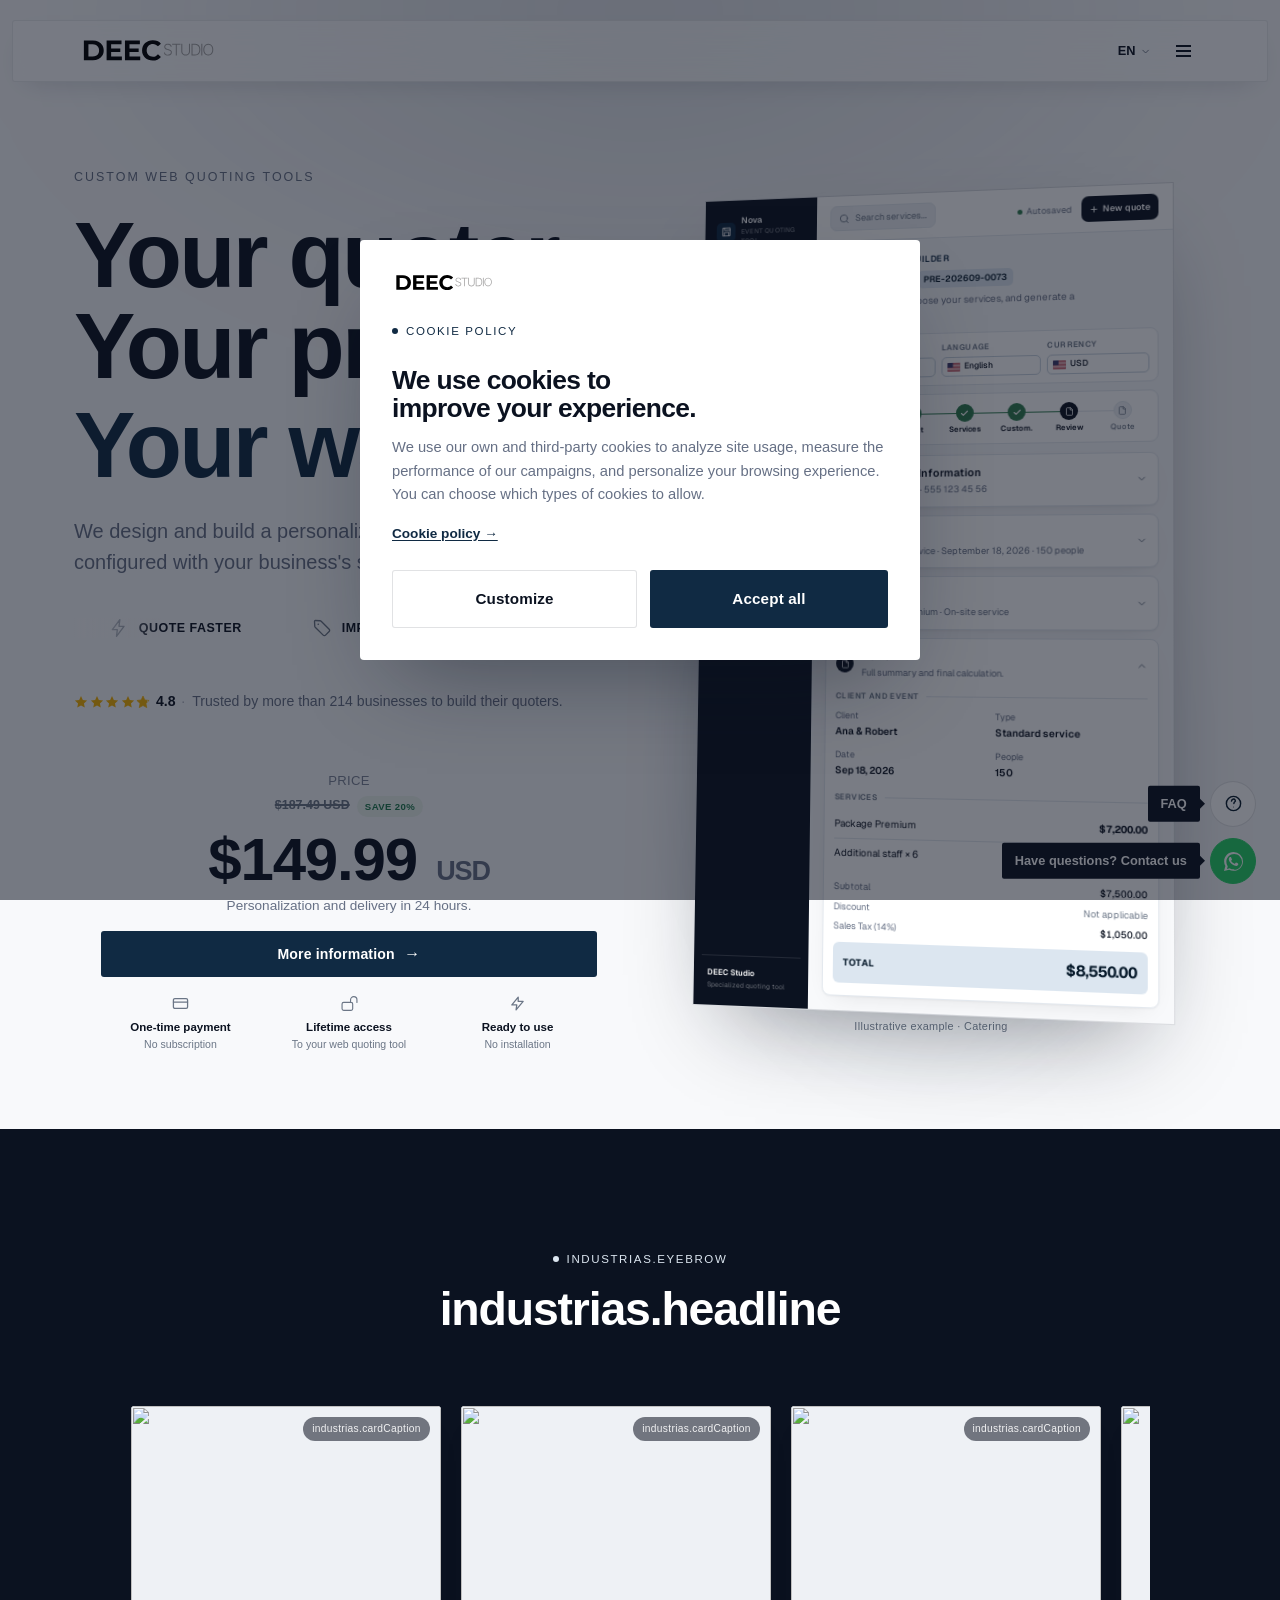
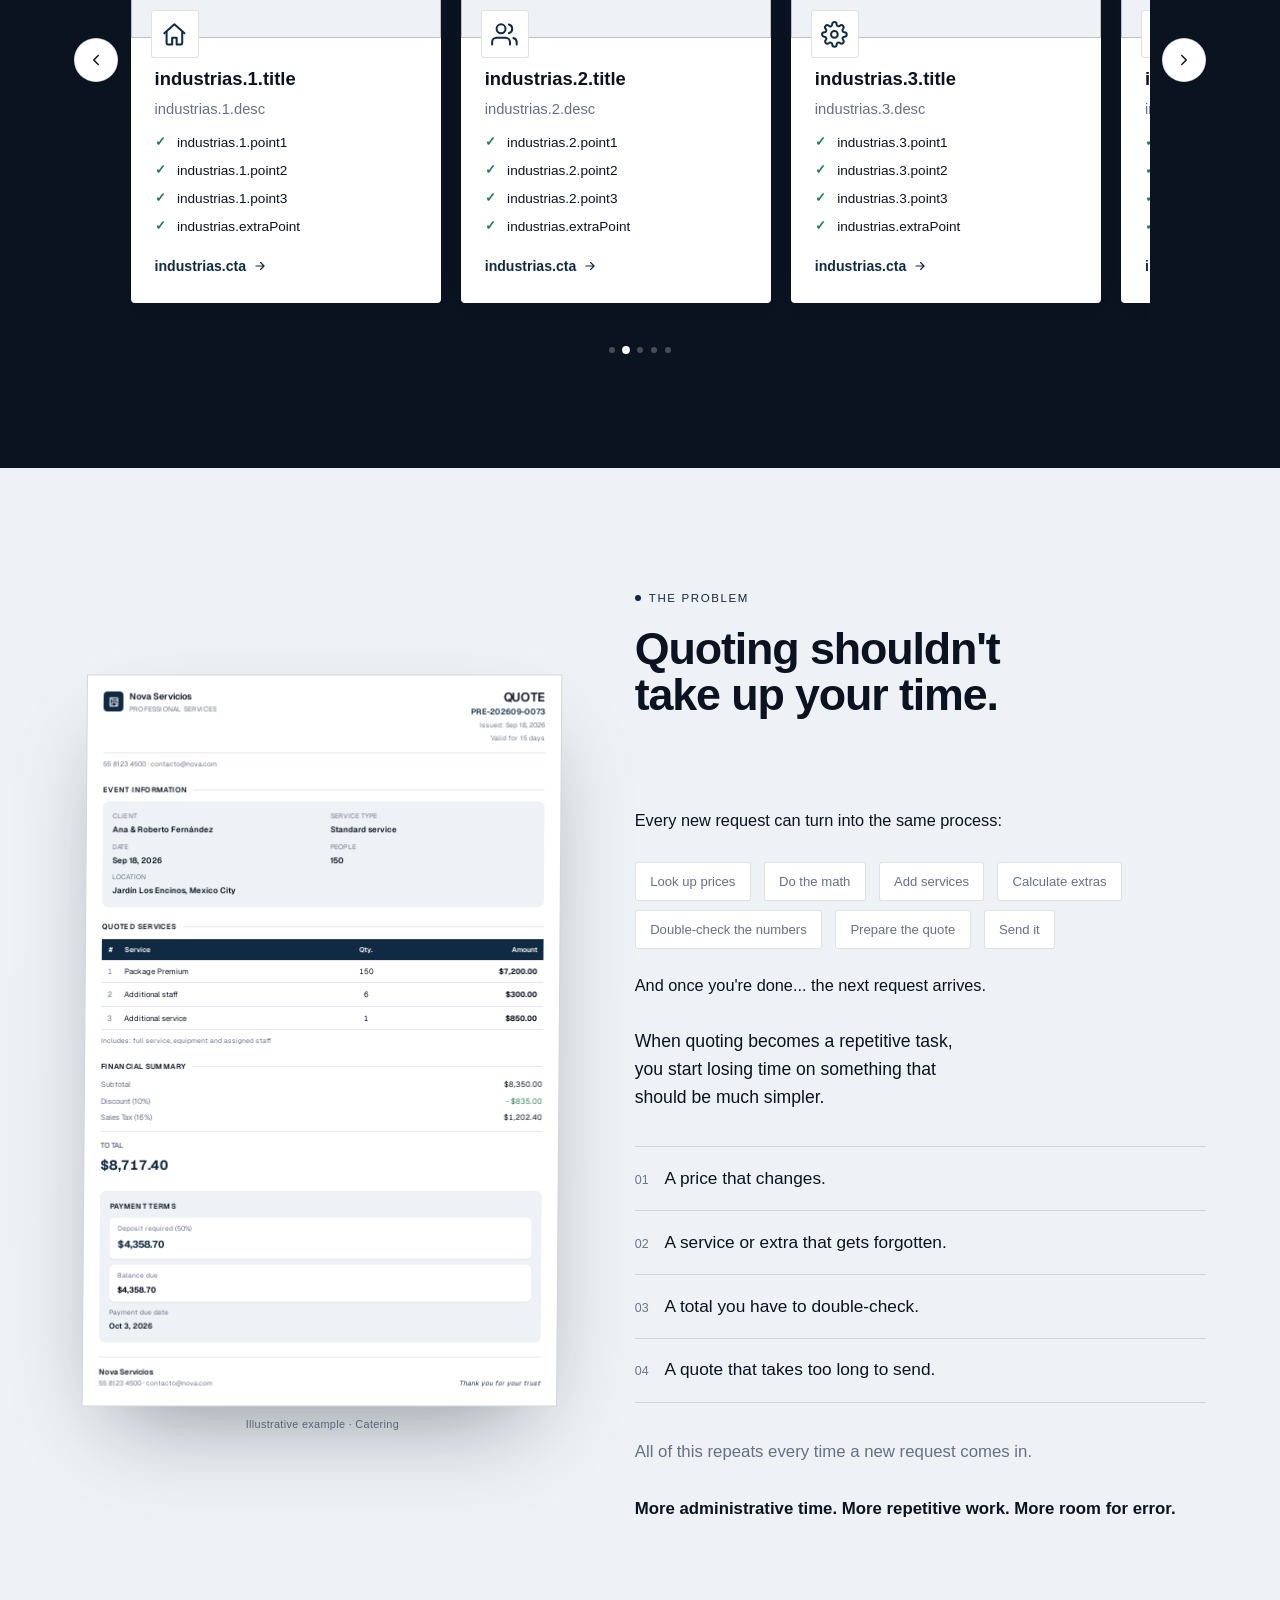
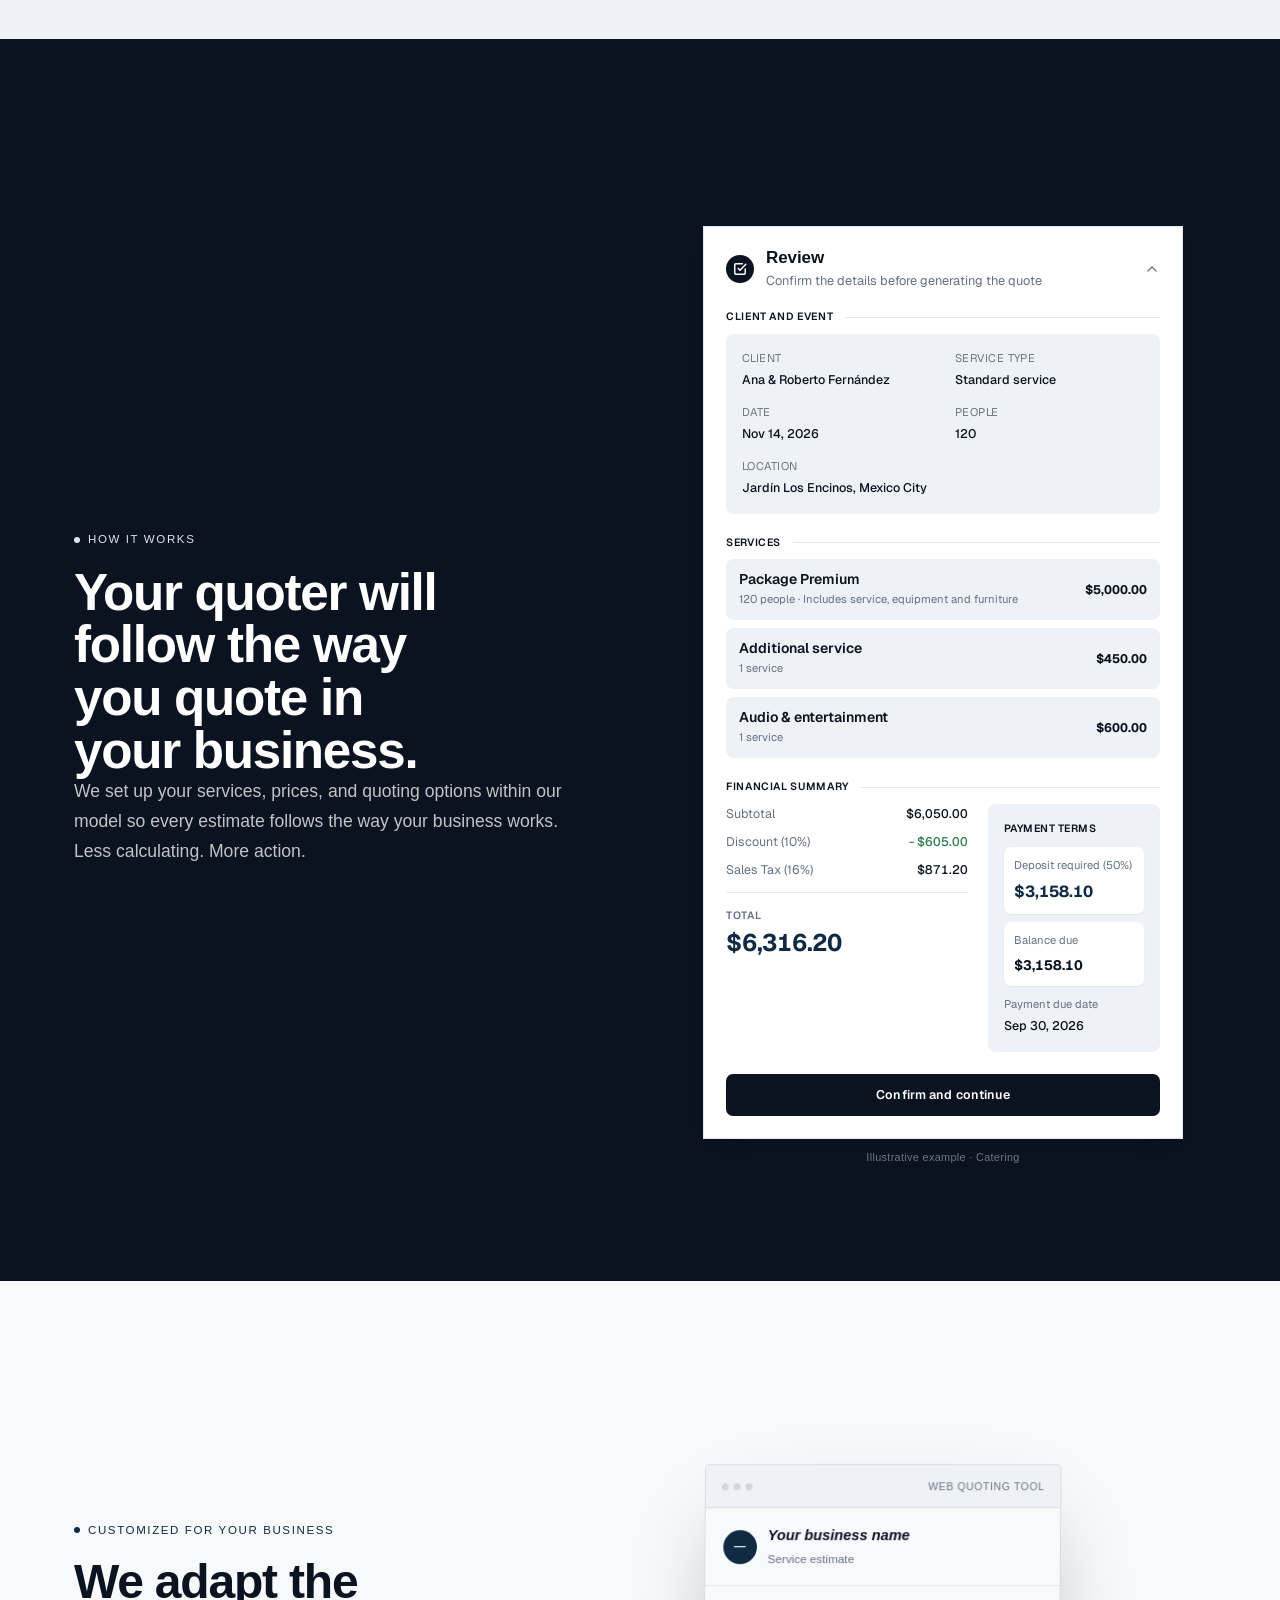
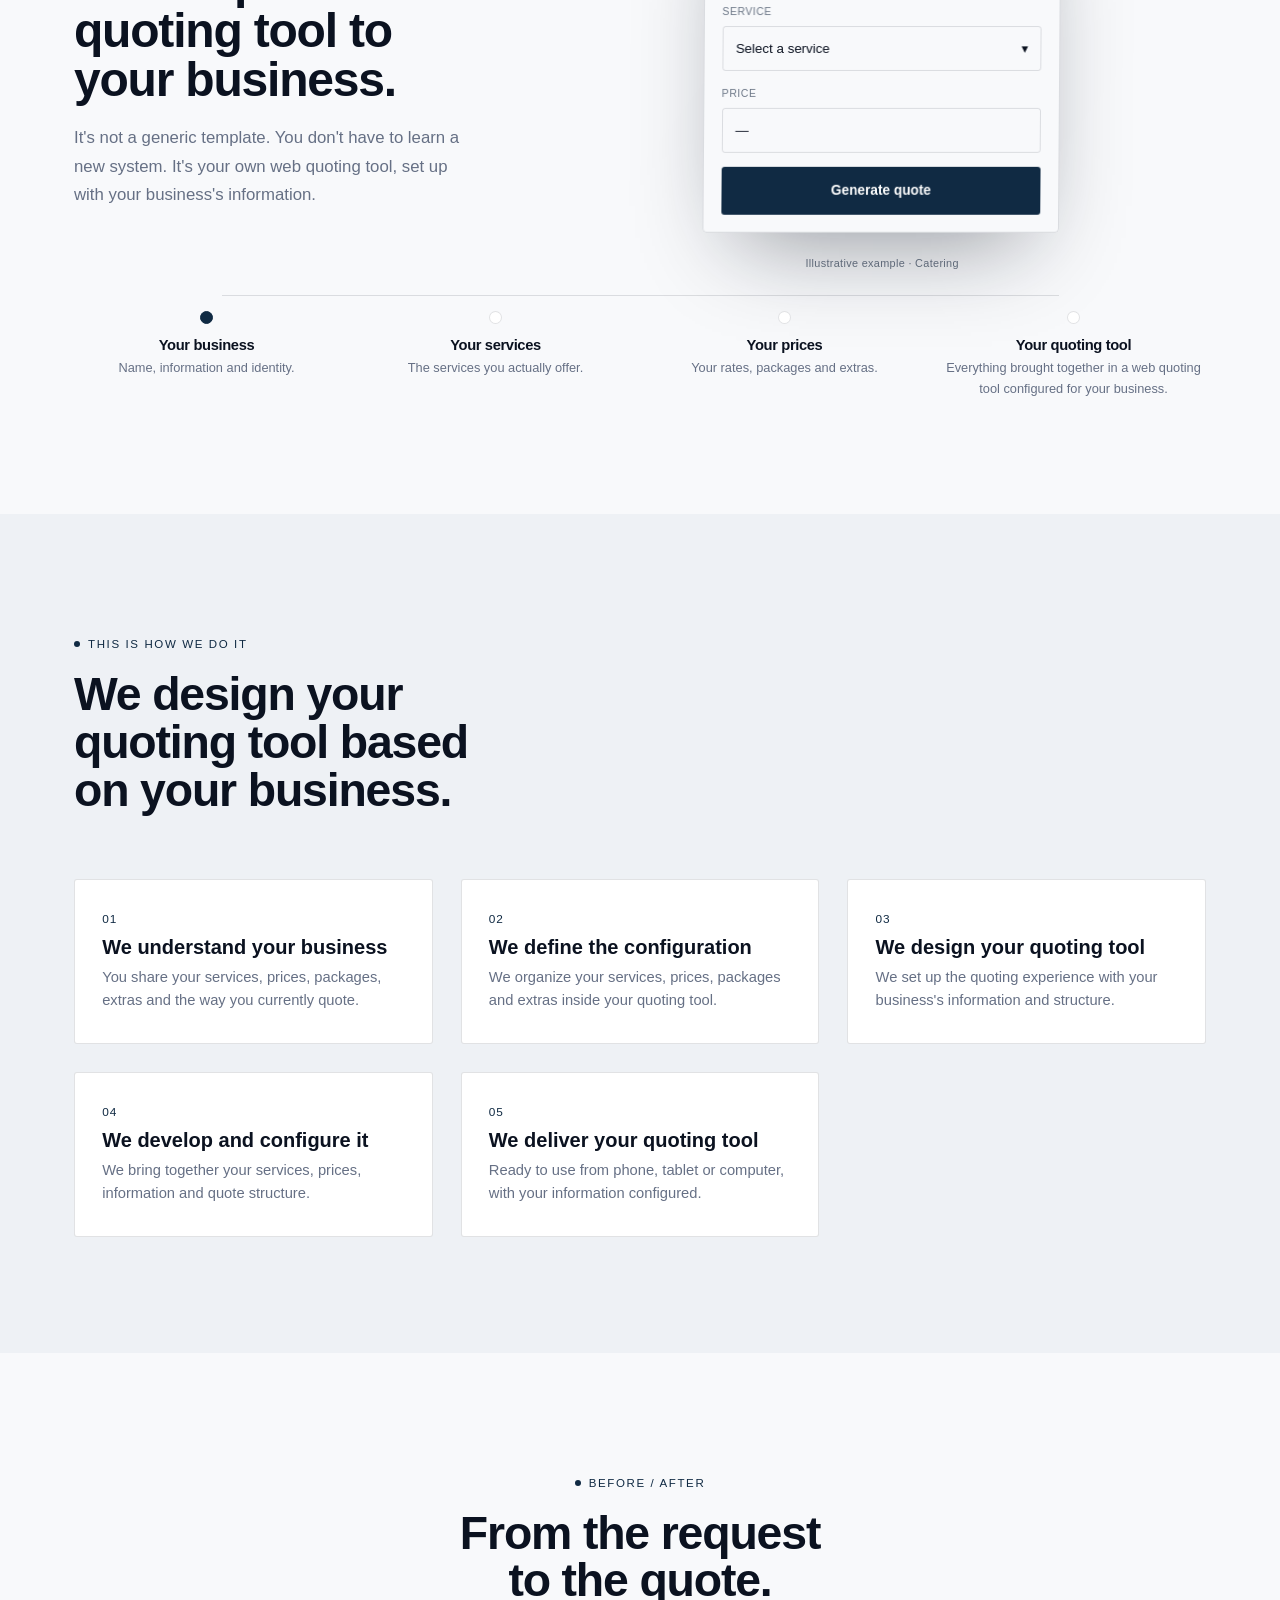
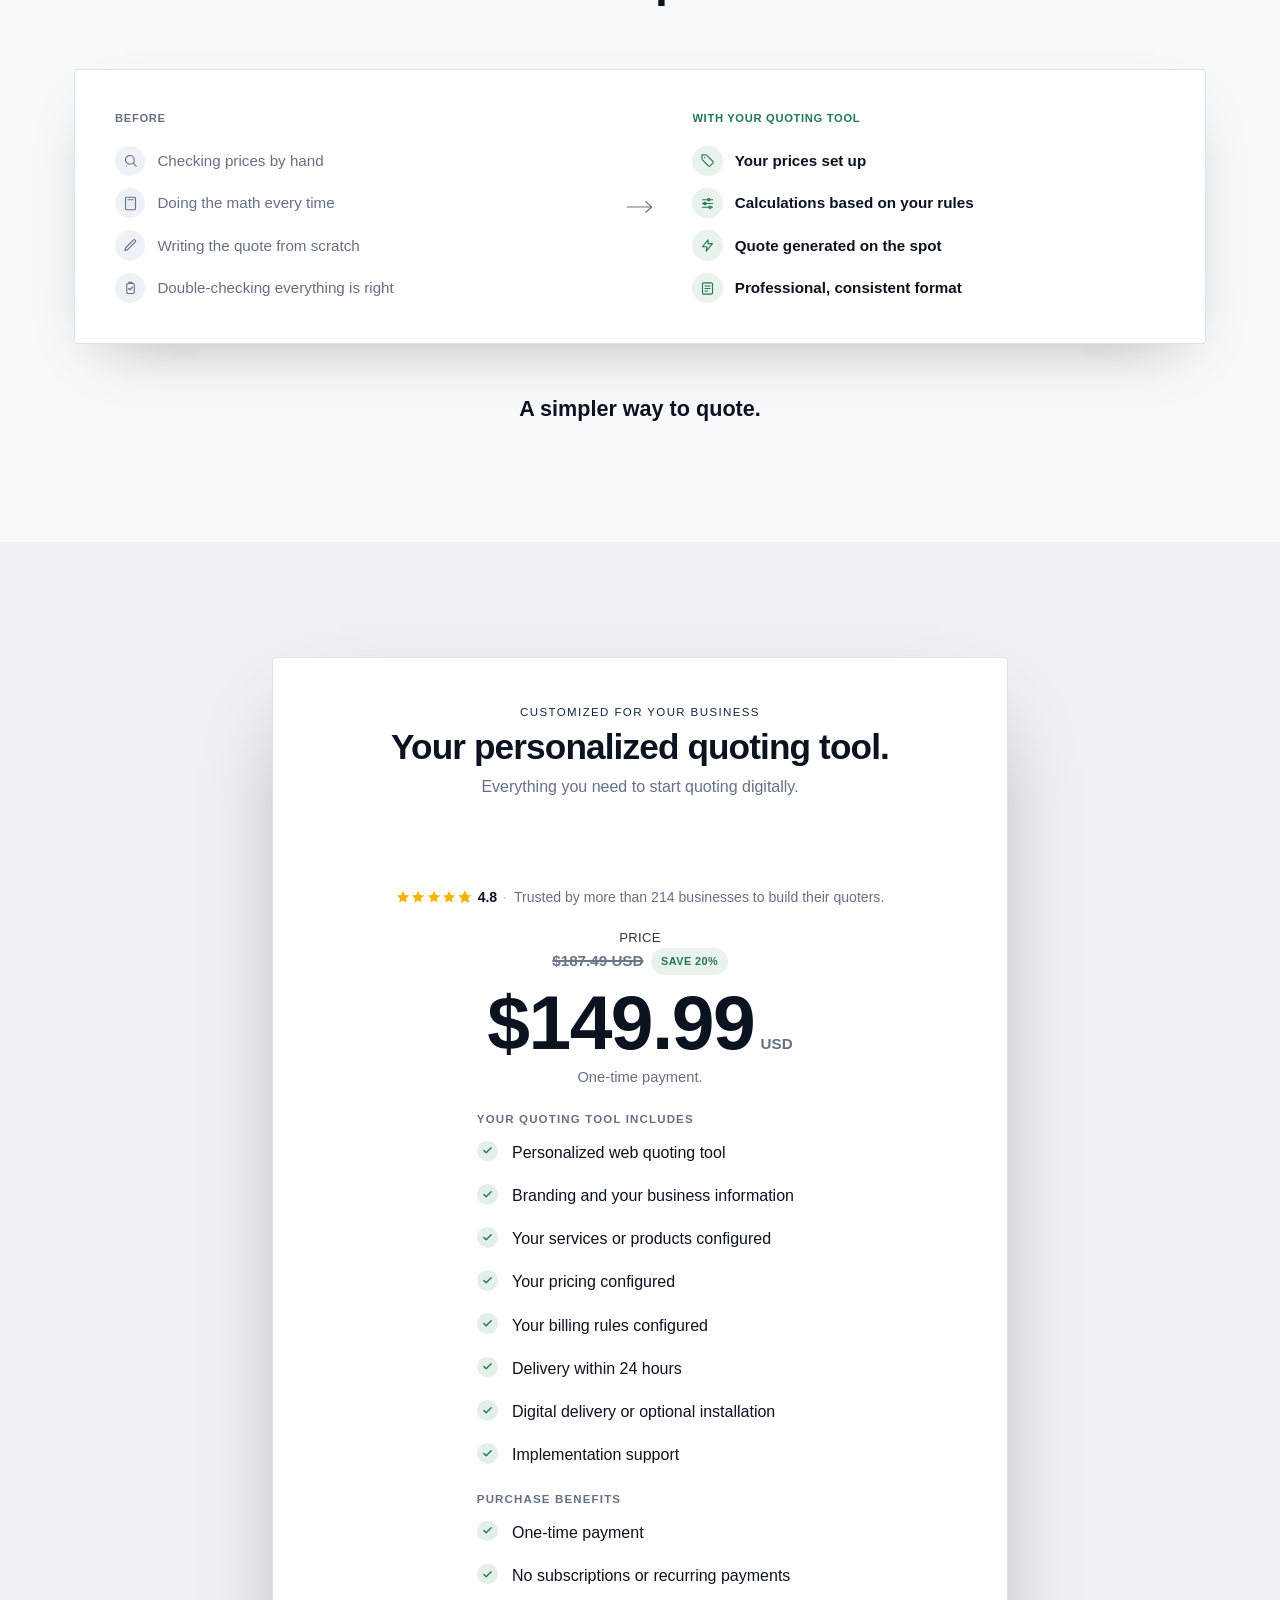
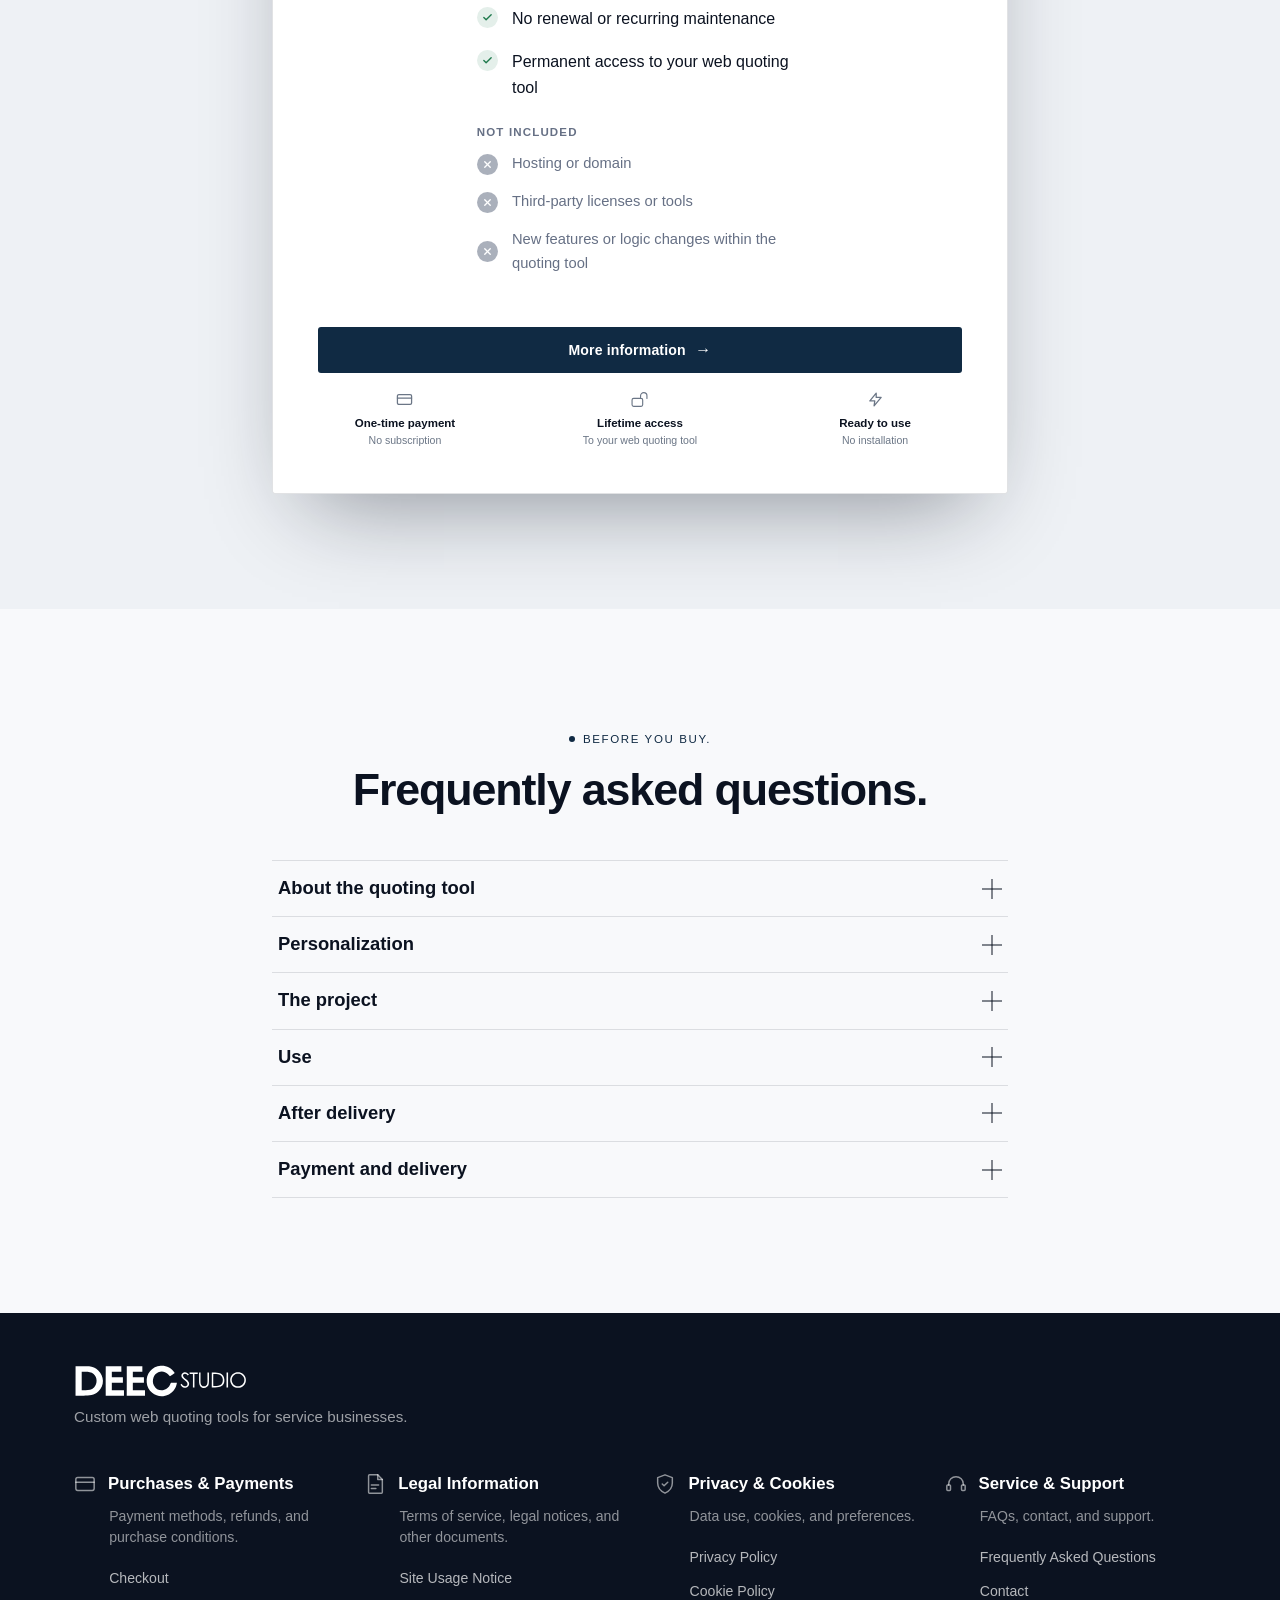
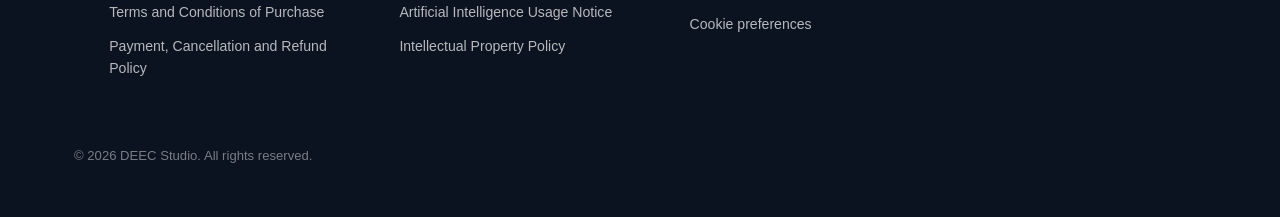
==== Web Quoting Tools - DEEC Studio/index.html @ f941073b "Add files via upload" ====
<!DOCTYPE html>
<html lang="es">
<head>
<meta charset="UTF-8" />
<meta name="viewport" content="width=device-width, initial-scale=1" />

<!-- Site CSS goes first, right after the mandatory charset/viewport meta —
     before preconnects, fonts, and the favicon — so the browser discovers
     and dispatches this render-blocking request at the earliest possible
     moment during HTML parsing. Fixes an intermittent unstyled-HTML flash
     seen on iOS Safari after 2-3 rapid reloads: WebKit can cancel/interrupt
     in-flight requests when reload is triggered again quickly, and every
     head entry ahead of this link widened the window in which that could
     hit this specific request. See also the css/js Cache-Control in
     _headers/.htaccess (stale-while-revalidate/stale-if-error) for the
     other half of this fix. -->
<link rel="stylesheet" href="styles.css?v=202610061i" />

<!-- Whop tracking pixel + Meta Pixel: NOT loaded here anymore. Both are
     consent-gated — they only load if the visitor accepts the "Análisis
     y publicidad" category in the cookie modal (or already did, on a
     past visit). See loadAnalyticsTracking() in main.js for the actual
     bootstrap code (same official snippets, just moved into a function)
     and initCookieConsent() for when it gets called. Because neither
     script is inline anymore, the CSP's script-src no longer needs the
     two 'sha256-...' hash entries that used to allowlist them — main.js
     is already trusted via 'self'. t.whop.tw and connect.facebook.net
     stay in script-src/connect-src/img-src/frame-src/form-action in
     _headers/.htaccess since those two domains still get contacted once
     tracking actually loads. -->

<title>DEEC Studio — Tu cotizador web personalizado</title>
<meta name="description" content="DEEC Studio convierte tus servicios, precios y reglas de cobro en una herramienta que genera presupuestos y cotizaciones profesionales en minutos. Pago único de $149.99 USD, sin suscripciones." />
<meta name="theme-color" content="#F8F9FB" />
<link rel="canonical" href="https://deecstudio-quotingtools.online/" />

<meta property="og:type" content="website" />
<meta property="og:url" content="https://deecstudio-quotingtools.online/" />
<meta property="og:title" content="DEEC Studio — Cotiza. Envía. Cierra." />
<meta property="og:description" content="Tu forma de cobrar. Convertida en una herramienta. Cotizador web personalizado para tu negocio." />
<meta name="twitter:card" content="summary" />
<meta name="twitter:title" content="DEEC Studio — Cotiza. Envía. Cierra." />
<meta name="twitter:description" content="Tu forma de cobrar. Convertida en una herramienta. Cotizador web personalizado para tu negocio." />

<link rel="preconnect" href="https://api.fontshare.com">
<link rel="preconnect" href="https://fonts.googleapis.com">
<link rel="preconnect" href="https://fonts.gstatic.com" crossorigin>

<!-- Web fonts — loaded non-render-blocking (media="print" swapped to "all"
     by main.js, no inline JS so this stays CSP-safe under script-src 'self').
     styles.css above is the only stylesheet first paint actually waits on;
     fonts apply as soon as they're ready via font-display:swap, same as any
     other async font-loading pattern — this isn't a design change, only a
     loading-strategy change. <noscript> keeps them blocking (and fonts
     working) if JS is disabled. -->
<link rel="stylesheet" media="print" data-font-stylesheet href="https://api.fontshare.com/v2/css?f[]=satoshi@700,800,900,400,500&f[]=switzer@400,500,600,700,800,900&display=swap">
<link rel="stylesheet" media="print" data-font-stylesheet href="https://fonts.googleapis.com/css2?family=Caveat:wght@500;700&display=swap">
<link rel="stylesheet" media="print" data-font-stylesheet href="https://fonts.googleapis.com/css2?family=Geist:wght@400;500;600;700&display=swap">
<noscript>
<link rel="stylesheet" href="https://api.fontshare.com/v2/css?f[]=satoshi@700,800,900,400,500&f[]=switzer@400,500,600,700,800,900&display=swap">
<link rel="stylesheet" href="https://fonts.googleapis.com/css2?family=Caveat:wght@500;700&display=swap">
<link rel="stylesheet" href="https://fonts.googleapis.com/css2?family=Geist:wght@400;500;600;700&display=swap">
</noscript>

<link rel="icon" type="image/svg+xml" href="assets/favicon.svg?v=202610061i">
</head>
<body>
<a class="skip-link" href="#main" data-i18n="a11y.skipLink">Saltar al contenido</a>

<!-- =========================================================
     NAV — floating pill, icons + language toggle + menu dropdown
     ========================================================= -->
<header class="nav nav-flat" data-nav>
  <div class="nav-inner">
    <a class="nav-brand" href="#top" aria-label="DEEC Studio">
      <img class="nav-brand-logo" alt="DEEC Studio" width="141" height="30" src="assets/logo-deecstudio.svg" />
    </a>
    <div class="nav-actions">
      <div class="lang-toggle lang-toggle-single" data-lang-toggle data-lang-toggle-single role="group" data-i18n-aria="a11y.langGroup" aria-label="Idioma">
        <button type="button" class="lang-btn is-active" data-lang="es" aria-pressed="true" aria-label="Español">
          <span>ES</span>
          <svg class="lang-btn-chevron" viewBox="0 0 24 24" fill="none" stroke="currentColor" stroke-width="2" stroke-linecap="round" stroke-linejoin="round" aria-hidden="true"><polyline points="6 9 12 15 18 9"/></svg>
        </button>
        <button type="button" class="lang-btn" data-lang="en" aria-pressed="false" aria-label="English">
          <span>EN</span>
          <svg class="lang-btn-chevron" viewBox="0 0 24 24" fill="none" stroke="currentColor" stroke-width="2" stroke-linecap="round" stroke-linejoin="round" aria-hidden="true"><polyline points="6 9 12 15 18 9"/></svg>
        </button>
      </div>
      <button class="menu-toggle" data-menu-toggle aria-expanded="false" aria-controls="menu-panel" aria-label="Abrir menú">
        <span class="menu-toggle-bar"></span>
        <span class="menu-toggle-bar"></span>
        <span class="menu-toggle-bar"></span>
      </button>
    </div>
  </div>
</header>

<div class="menu-backdrop" data-menu-backdrop hidden></div>
<nav id="menu-panel" class="menu-panel" data-menu-panel data-i18n-aria="a11y.mobileNav" aria-label="Menú de navegación" hidden>
  <ul class="menu-list">
    <li><a href="#top" data-i18n="nav.item.home">Inicio</a></li>
    <li><a href="#problema" data-i18n="nav.item.problem">El problema</a></li>
    <li><a href="#solucion" data-i18n="nav.item.solution">Solución</a></li>
    <li><a href="#como-funciona" data-i18n="nav.item.how">Cómo funciona</a></li>
    <li><a href="#experiencia" data-i18n="nav.item.experience">Personalización</a></li>
    <li><a href="#oferta" data-i18n="nav.item.pricing">Precio</a></li>
    <li><a href="#faq" data-i18n="nav.item.faq">Preguntas frecuentes</a></li>
  </ul>
</nav>

<!-- Floating action buttons — FAQ (scrolls to inline accordion) + WhatsApp -->
<div class="fab-stack" data-fab-stack>
  <a href="#faq" class="fab-item" data-fab-item data-i18n-aria="a11y.faqLink" aria-label="Preguntas frecuentes">
    <span class="fab-bubble">
      <svg width="19" height="19" viewBox="0 0 24 24" fill="none" stroke="currentColor" stroke-width="1.8" stroke-linecap="round" stroke-linejoin="round"><circle cx="12" cy="12" r="9"/><path d="M9.5 9a2.5 2.5 0 0 1 4.6-1.4c.5.8.3 1.6-.4 2.2-.8.7-1.2 1.1-1.2 2.2"/><circle cx="12" cy="16.5" r=".6" fill="currentColor" stroke="none"/></svg>
    </span>
    <span class="fab-tooltip" data-i18n="fab.faq.title">Preguntas frecuentes</span>
  </a>
  <a href="#" class="fab-item" data-fab-item data-whatsapp-cta data-i18n-aria="a11y.whatsappLink" aria-label="Escribir por WhatsApp">
    <span class="fab-bubble fab-bubble-accent">
      <svg width="19" height="19" viewBox="0 0 24 24" fill="currentColor"><path d="M17.472 14.382c-.297-.149-1.758-.867-2.03-.967-.273-.099-.471-.148-.67.15-.197.297-.767.966-.94 1.164-.173.199-.347.223-.644.075-.297-.15-1.255-.463-2.39-1.475-.883-.788-1.48-1.761-1.653-2.059-.173-.297-.018-.458.13-.606.134-.133.298-.347.446-.52.149-.174.198-.298.298-.497.099-.198.05-.371-.025-.52-.075-.149-.669-1.612-.916-2.207-.242-.579-.487-.5-.669-.51-.173-.008-.371-.01-.57-.01-.198 0-.52.074-.792.372-.272.297-1.04 1.016-1.04 2.479 0 1.462 1.065 2.875 1.213 3.074.149.198 2.096 3.2 5.077 4.487.709.306 1.262.489 1.694.626.712.226 1.36.194 1.872.118.571-.085 1.758-.719 2.006-1.413.248-.694.248-1.289.173-1.413-.074-.124-.272-.198-.57-.347z"/><path d="M12.05 21.9c-1.596 0-3.16-.415-4.53-1.2l-.326-.194-3.37.884.9-3.286-.213-.337a9.86 9.86 0 0 1-1.51-5.25c0-5.45 4.44-9.885 9.9-9.885 2.643 0 5.126 1.03 6.994 2.898a9.82 9.82 0 0 1 2.9 6.994c-.003 5.45-4.444 9.876-9.744 9.876zm8.413-18.28A11.815 11.815 0 0 0 12.05 0C5.495 0 .16 5.327.157 11.874a11.84 11.84 0 0 0 1.596 5.96L0 24l6.335-1.652a11.9 11.9 0 0 0 5.71 1.452h.005c6.554 0 11.89-5.328 11.893-11.876a11.8 11.8 0 0 0-3.48-8.304z"/></svg>
    </span>
    <span class="fab-tooltip" data-i18n="fab.whatsapp.title">¿Tienes dudas o preguntas? Contáctanos</span>
  </a>
</div>

<!-- Social proof / visitor toasts -->
<div class="sp-stack" data-sp-stack aria-live="polite" aria-atomic="true"></div>

<!-- WhatsApp not-configured warning toast -->
<div class="toast" data-toast role="status" aria-live="polite"></div>

<main id="main">

<!-- =========================================================
     1. HERO
     ========================================================= -->
<section class="hero" id="top">
  <div class="container hero-inner">
    <div class="hero-copy">
    <p class="hero-kicker" data-i18n="hero.kicker">Cotizadores web personalizados</p>
    <h1 class="hero-title" data-i18n="hero.title">Tu cotizador.<br>Tus precios. <em>Tu forma.</em></h1>
    <p class="hero-sub" data-i18n="hero.sub">Diseñamos y desarrollamos un cotizador web personalizado, configurado con los servicios, precios y opciones de tu negocio.</p>

    <div class="marquee-wrap">
      <div class="marquee">
        <div class="marquee-track" data-marquee>
          <span class="marquee-item">
            <span class="mi-icon" aria-hidden="true"><svg viewBox="0 0 24 24" fill="none" stroke="currentColor" stroke-width="1.6" stroke-linecap="round" stroke-linejoin="round"><path d="M13 2 4 14h6l-1 8 9-12h-6l1-8Z"/></svg></span>
            <span class="mi-title" data-i18n="marquee.1.title">Cotiza más rápido</span>
          </span>
          <span class="marquee-item">
            <span class="mi-icon" aria-hidden="true"><svg viewBox="0 0 24 24" fill="none" stroke="currentColor" stroke-width="1.6" stroke-linecap="round" stroke-linejoin="round"><path d="M20.59 13.41 11 3.83A2 2 0 0 0 9.57 3.3L4 3a1 1 0 0 0-1 1l.3 5.57a2 2 0 0 0 .54 1.42l9.58 9.59a2 2 0 0 0 2.83 0l4.34-4.34a2 2 0 0 0 0-2.83z"/><circle cx="7.5" cy="7.5" r="1" fill="currentColor" stroke="none"/></svg></span>
            <span class="mi-title" data-i18n="marquee.2.title">Configura tus precios</span>
          </span>
          <span class="marquee-item">
            <span class="mi-icon" aria-hidden="true"><svg viewBox="0 0 24 24" fill="none" stroke="currentColor" stroke-width="1.6" stroke-linecap="round" stroke-linejoin="round"><line x1="4" y1="6" x2="20" y2="6"/><circle cx="14" cy="6" r="2"/><line x1="4" y1="12" x2="20" y2="12"/><circle cx="8" cy="12" r="2"/><line x1="4" y1="18" x2="20" y2="18"/><circle cx="16" cy="18" r="2"/></svg></span>
            <span class="mi-title" data-i18n="marquee.3.title">Define tus reglas</span>
          </span>
          <span class="marquee-item">
            <span class="mi-icon" aria-hidden="true"><svg viewBox="0 0 24 24" fill="none" stroke="currentColor" stroke-width="1.6" stroke-linecap="round" stroke-linejoin="round"><rect x="4" y="3" width="16" height="18" rx="2"/><line x1="8" y1="8" x2="16" y2="8"/><line x1="8" y1="12" x2="16" y2="12"/><line x1="8" y1="16" x2="12" y2="16"/></svg></span>
            <span class="mi-title" data-i18n="marquee.4.title">Genera cotizaciones</span>
          </span>
          <span class="marquee-item">
            <span class="mi-icon" aria-hidden="true"><svg viewBox="0 0 24 24" fill="none" stroke="currentColor" stroke-width="1.6" stroke-linecap="round" stroke-linejoin="round"><path d="M12 2v2M12 20v2M4.93 4.93l1.41 1.41M17.66 17.66l1.41 1.41M2 12h2M20 12h2M4.93 19.07l1.41-1.41M17.66 6.34l1.41-1.41"/><circle cx="12" cy="12" r="4"/></svg></span>
            <span class="mi-title" data-i18n="marquee.5.title">Sin suscripciones</span>
          </span>
        </div>
      </div>
    </div>
    </div>

    <div class="hero-rating reveal">
      <span class="hero-rating-lead">
        <span class="hero-rating-stars" data-rating-stars="hero" aria-hidden="true"></span>
        <strong class="hero-rating-score">4.8</strong>
        <span class="hero-rating-sep" aria-hidden="true">·</span>
      </span>
      <span class="hero-rating-text" data-i18n="hero.rating">Más de 214 negocios han confiado en nosotros para crear sus cotizadores.</span>
    </div>

    <div class="hero-visual" aria-hidden="true">
      <div class="hero-mockup" data-mockup-tilt>
        <div class="mockup" data-mockup>
          <div class="quote-builder-mockup">
           <div class="qb-shell">
            <aside class="qb-sidebar" data-reveal data-assembly-from="left">
              <div class="qb-brand">
                <span class="qb-brand-logo"><svg viewBox="0 0 24 24" fill="none" stroke="currentColor" stroke-width="2" stroke-linecap="round" stroke-linejoin="round"><path d="M17 21v-8H7v8M7 3v5h13" /><path d="M4 3h16v18H4z" /></svg></span>
                <div>
                  <div class="qb-brand-name">Nova</div>
                  <div class="qb-brand-sub" data-i18n="qb.eventQuotingTool">Event Quoting Tool</div>
                </div>
              </div>
              <nav class="qb-nav">
                <div class="qb-nav-item active"><svg viewBox="0 0 24 24" fill="none" stroke="currentColor" stroke-width="2" stroke-linecap="round" stroke-linejoin="round"><path d="M12 5v14M5 12h14" /></svg><span data-i18n="pv.mockup.newQuote">New quote</span></div>
                <div class="qb-nav-item"><svg viewBox="0 0 24 24" fill="none" stroke="currentColor" stroke-width="2" stroke-linecap="round" stroke-linejoin="round"><path d="M14 2H6a2 2 0 0 0-2 2v16a2 2 0 0 0 2 2h12a2 2 0 0 0 2-2V8z" /><path d="M14 2v6h6" /></svg><span data-i18n="qb.navQuotes">Quotes</span></div>
                <div class="qb-nav-item"><svg viewBox="0 0 24 24" fill="none" stroke="currentColor" stroke-width="2" stroke-linecap="round" stroke-linejoin="round"><path d="M16 21v-2a4 4 0 0 0-4-4H6a4 4 0 0 0-4 4v2" /><circle cx="9" cy="7" r="4" /></svg><span data-i18n="qb.navClients">Clients</span></div>
                <div class="qb-nav-item"><svg viewBox="0 0 24 24" fill="none" stroke="currentColor" stroke-width="2" stroke-linecap="round" stroke-linejoin="round"><rect x="3" y="3" width="7" height="7" /><rect x="14" y="3" width="7" height="7" /><rect x="14" y="14" width="7" height="7" /><rect x="3" y="14" width="7" height="7" /></svg><span data-i18n="mockup.services">Services</span></div>
                <div class="qb-nav-item"><svg viewBox="0 0 24 24" fill="none" stroke="currentColor" stroke-width="2" stroke-linecap="round" stroke-linejoin="round"><circle cx="12" cy="12" r="3" /><path d="M19.4 15a1.65 1.65 0 0 0 .33 1.82l.06.06a2 2 0 1 1-2.83 2.83l-.06-.06a1.65 1.65 0 0 0-1.82-.33 1.65 1.65 0 0 0-1 1.51V21a2 2 0 0 1-4 0v-.09A1.65 1.65 0 0 0 9 19.4a1.65 1.65 0 0 0-1.82.33l-.06.06a2 2 0 1 1-2.83-2.83l.06-.06a1.65 1.65 0 0 0 .33-1.82 1.65 1.65 0 0 0-1.51-1H3a2 2 0 0 1 0-4h.09A1.65 1.65 0 0 0 4.6 9a1.65 1.65 0 0 0-.33-1.82l-.06-.06a2 2 0 1 1 2.83-2.83l.06.06a1.65 1.65 0 0 0 1.82.33H9a1.65 1.65 0 0 0 1-1.51V3a2 2 0 0 1 4 0v.09a1.65 1.65 0 0 0 1 1.51 1.65 1.65 0 0 0 1.82-.33l.06-.06a2 2 0 1 1 2.83 2.83l-.06.06a1.65 1.65 0 0 0-.33 1.82V9a1.65 1.65 0 0 0 1.51 1H21a2 2 0 0 1 0 4h-.09a1.65 1.65 0 0 0-1.51 1z" /></svg><span data-i18n="qb.navSettings">Settings</span></div>
              </nav>
              <div class="qb-sidebar-footer">
                <div class="qb-sidebar-footer-name">DEEC Studio</div>
                <div class="qb-sidebar-footer-sub" data-i18n="qb.specializedQuotingTool">Specialized quoting tool</div>
              </div>
            </aside>
            <div class="qb-main">
            <div class="qb-topbar" data-reveal data-assembly-from="top" data-reveal-delay="1">
              <div class="qb-search"><svg viewBox="0 0 24 24" fill="none" stroke="currentColor" stroke-width="2" stroke-linecap="round" stroke-linejoin="round"><circle cx="11" cy="11" r="8" /><path d="M21 21l-4.3-4.3" /></svg><span data-i18n="qb.searchPlaceholder">Search services...</span></div>
              <div class="qb-topbar-spacer"></div>
              <div class="qb-autosaved"><span class="qb-autosaved-dot"></span><span data-i18n="qb.autosaved">Autosaved</span></div>
              <div class="qb-btn-primary"><svg viewBox="0 0 24 24" fill="none" stroke="currentColor" stroke-width="2.5" stroke-linecap="round" stroke-linejoin="round"><path d="M12 5v14M5 12h14" /></svg><span data-i18n="pv.mockup.newQuote">New quote</span></div>
            </div>

            <div class="qb-page">
              <p class="qb-eyebrow" data-i18n="qb.eyebrow" data-reveal data-reveal-delay="2">Catering quote builder</p>
              <div class="qb-page-header-row" data-reveal data-reveal-delay="3">
                <h3 class="qb-page-title" data-i18n="pv.mockup.newQuote">New quote</h3>
                <span class="qb-folio-badge">PRE-202609-0073</span>
              </div>
              <p class="qb-page-subtitle" data-i18n="qb.pageSubtitle" data-reveal data-reveal-delay="4">Fill in the details, choose your services, and generate a professional quote.</p>

              <div class="qb-settings-bar" data-reveal data-reveal-delay="5">
                <div class="qb-settings-field">
                  <span class="qb-settings-label" data-i18n="qb.market">Market</span>
                  <div class="qb-fake-select"><svg class="qb-flag-us" viewBox="0 0 20 14"><rect width="20" height="14" fill="#B22234" /><rect y="1.08" width="20" height="1.08" fill="#fff" /><rect y="3.23" width="20" height="1.08" fill="#fff" /><rect y="5.38" width="20" height="1.08" fill="#fff" /><rect y="7.54" width="20" height="1.08" fill="#fff" /><rect y="9.69" width="20" height="1.08" fill="#fff" /><rect y="11.85" width="20" height="1.08" fill="#fff" /><rect width="8.6" height="7.54" fill="#3C3B6E" /></svg><span data-i18n="qb.marketValue">United States</span></div>
                </div>
                <div class="qb-settings-field">
                  <span class="qb-settings-label" data-i18n="qb.language">Language</span>
                  <div class="qb-fake-select"><svg class="qb-flag-us" viewBox="0 0 20 14"><rect width="20" height="14" fill="#B22234" /><rect y="1.08" width="20" height="1.08" fill="#fff" /><rect y="3.23" width="20" height="1.08" fill="#fff" /><rect y="5.38" width="20" height="1.08" fill="#fff" /><rect y="7.54" width="20" height="1.08" fill="#fff" /><rect y="9.69" width="20" height="1.08" fill="#fff" /><rect y="11.85" width="20" height="1.08" fill="#fff" /><rect width="8.6" height="7.54" fill="#3C3B6E" /></svg><span data-i18n="qb.languageValue">English</span></div>
                </div>
                <div class="qb-settings-field">
                  <span class="qb-settings-label" data-i18n="qb.currency">Currency</span>
                  <div class="qb-fake-select"><svg class="qb-flag-us" viewBox="0 0 20 14"><rect width="20" height="14" fill="#B22234" /><rect y="1.08" width="20" height="1.08" fill="#fff" /><rect y="3.23" width="20" height="1.08" fill="#fff" /><rect y="5.38" width="20" height="1.08" fill="#fff" /><rect y="7.54" width="20" height="1.08" fill="#fff" /><rect y="9.69" width="20" height="1.08" fill="#fff" /><rect y="11.85" width="20" height="1.08" fill="#fff" /><rect width="8.6" height="7.54" fill="#3C3B6E" /></svg>USD</div>
                </div>
              </div>

              <div class="qb-stepper" data-reveal data-reveal-delay="6">
                <div class="qb-step">
                  <span class="qb-step-circle done"><svg viewBox="0 0 24 24" fill="none" stroke="currentColor" stroke-width="3" stroke-linecap="round" stroke-linejoin="round"><polyline points="20 6 9 17 4 12" /></svg></span>
                  <span class="qb-step-label" data-i18n="qb.stepCustomer">Customer</span>
                </div>
                <div class="qb-step">
                  <span class="qb-step-connector done"></span>
                  <span class="qb-step-circle done"><svg viewBox="0 0 24 24" fill="none" stroke="currentColor" stroke-width="3" stroke-linecap="round" stroke-linejoin="round"><polyline points="20 6 9 17 4 12" /></svg></span>
                  <span class="qb-step-label" data-i18n="qb.stepEvent">Event</span>
                </div>
                <div class="qb-step">
                  <span class="qb-step-connector done"></span>
                  <span class="qb-step-circle done"><svg viewBox="0 0 24 24" fill="none" stroke="currentColor" stroke-width="3" stroke-linecap="round" stroke-linejoin="round"><polyline points="20 6 9 17 4 12" /></svg></span>
                  <span class="qb-step-label" data-i18n="mockup.services">Services</span>
                </div>
                <div class="qb-step">
                  <span class="qb-step-connector done"></span>
                  <span class="qb-step-circle done"><svg viewBox="0 0 24 24" fill="none" stroke="currentColor" stroke-width="3" stroke-linecap="round" stroke-linejoin="round"><polyline points="20 6 9 17 4 12" /></svg></span>
                  <span class="qb-step-label" data-i18n="qb.stepCustom">Custom.</span>
                </div>
                <div class="qb-step">
                  <span class="qb-step-connector done"></span>
                  <span class="qb-step-circle current"><svg viewBox="0 0 24 24" fill="none" stroke="currentColor" stroke-width="2" stroke-linecap="round" stroke-linejoin="round"><path d="M14 2H6a2 2 0 0 0-2 2v16a2 2 0 0 0 2 2h12a2 2 0 0 0 2-2V8z" /><path d="M14 2v6h6" /></svg></span>
                  <span class="qb-step-label" data-i18n="qb.stepReview">Review</span>
                </div>
                <div class="qb-step">
                  <span class="qb-step-connector"></span>
                  <span class="qb-step-circle pending"><svg viewBox="0 0 24 24" fill="none" stroke="currentColor" stroke-width="2" stroke-linecap="round" stroke-linejoin="round"><path d="M14 2H6a2 2 0 0 0-2 2v16a2 2 0 0 0 2 2h12a2 2 0 0 0 2-2V8z" /><path d="M14 2v6h6" /></svg></span>
                  <span class="qb-step-label qb-faint" data-i18n="qb.stepQuote">Quote</span>
                </div>
              </div>

              <div class="qb-cards">
                <div class="qb-card" data-reveal data-reveal-delay="7">
                  <div class="qb-card-header">
                    <span class="qb-card-icon done"><svg viewBox="0 0 24 24" fill="none" stroke="currentColor" stroke-width="3" stroke-linecap="round" stroke-linejoin="round"><polyline points="20 6 9 17 4 12" /></svg></span>
                    <div class="qb-card-text">
                      <p class="qb-card-title" data-i18n="qb.cardCustomerInfo">Customer Information</p>
                      <p class="qb-card-summary">Ana &amp; Robert · 555 123 45 56</p>
                    </div>
                    <span class="qb-card-chevron"><svg viewBox="0 0 24 24" fill="none" stroke="currentColor" stroke-width="2" stroke-linecap="round" stroke-linejoin="round"><polyline points="6 9 12 15 18 9" /></svg></span>
                  </div>
                </div>
                <div class="qb-card" data-reveal data-reveal-delay="8">
                  <div class="qb-card-header">
                    <span class="qb-card-icon done"><svg viewBox="0 0 24 24" fill="none" stroke="currentColor" stroke-width="3" stroke-linecap="round" stroke-linejoin="round"><polyline points="20 6 9 17 4 12" /></svg></span>
                    <div class="qb-card-text">
                      <p class="qb-card-title" data-i18n="qb.stepEvent">Event</p>
                      <p class="qb-card-summary" data-i18n="qb.cardSummaryEvent">Wedding · September 18, 2026 · 150 guests</p>
                    </div>
                    <span class="qb-card-chevron"><svg viewBox="0 0 24 24" fill="none" stroke="currentColor" stroke-width="2" stroke-linecap="round" stroke-linejoin="round"><polyline points="6 9 12 15 18 9" /></svg></span>
                  </div>
                </div>
                <div class="qb-card" data-reveal data-reveal-delay="9">
                  <div class="qb-card-header">
                    <span class="qb-card-icon done"><svg viewBox="0 0 24 24" fill="none" stroke="currentColor" stroke-width="3" stroke-linecap="round" stroke-linejoin="round"><polyline points="20 6 9 17 4 12" /></svg></span>
                    <div class="qb-card-text">
                      <p class="qb-card-title" data-i18n="mockup.services">Services</p>
                      <p class="qb-card-summary" data-i18n="qb.cardSummaryServices">Package Premium · On-site service</p>
                    </div>
                    <span class="qb-card-chevron"><svg viewBox="0 0 24 24" fill="none" stroke="currentColor" stroke-width="2" stroke-linecap="round" stroke-linejoin="round"><polyline points="6 9 12 15 18 9" /></svg></span>
                  </div>
                </div>

                <div class="qb-card" data-reveal data-reveal-delay="10">
                  <div class="qb-card-header">
                    <span class="qb-card-icon current"><svg viewBox="0 0 24 24" fill="none" stroke="currentColor" stroke-width="2" stroke-linecap="round" stroke-linejoin="round"><path d="M14 2H6a2 2 0 0 0-2 2v16a2 2 0 0 0 2 2h12a2 2 0 0 0 2-2V8z" /><path d="M14 2v6h6" /></svg></span>
                    <div class="qb-card-text">
                      <p class="qb-card-title" data-i18n="qb.stepReview">Review</p>
                      <p class="qb-card-summary" data-i18n="qb.cardReviewSummary">Full summary and final calculation.</p>
                    </div>
                    <span class="qb-card-chevron qb-up"><svg viewBox="0 0 24 24" fill="none" stroke="currentColor" stroke-width="2" stroke-linecap="round" stroke-linejoin="round"><polyline points="6 9 12 15 18 9" /></svg></span>
                  </div>
                  <div class="qb-card-content">
                    <div class="qb-section">
                      <div class="qb-section-title-row">
                        <span class="qb-section-label" data-i18n="mockup.clientAndEvent">Client and event</span>
                        <span class="qb-section-rule"></span>
                      </div>
                      <dl class="qb-info-grid">
                        <div class="qb-info-item"><dt data-i18n="mockup.client">Client</dt><dd>Ana &amp; Robert</dd></div>
                        <div class="qb-info-item"><dt data-i18n="qb.type">Type</dt><dd data-i18n="mockup.wedding">Wedding</dd></div>
                        <div class="qb-info-item"><dt data-i18n="mockup.date">Date</dt><dd data-i18n="mockup.dateSep18">Sep 18, 2026</dd></div>
                        <div class="qb-info-item"><dt data-i18n="mockup.guests">Guests</dt><dd>150</dd></div>
                      </dl>
                    </div>
                    <div class="qb-section">
                      <div class="qb-section-title-row">
                        <span class="qb-section-label" data-i18n="mockup.services">Services</span>
                        <span class="qb-section-rule"></span>
                      </div>
                      <div class="qb-services-list">
                        <div class="qb-service-row"><span class="qb-service-name" data-i18n="mockup.packagePremium">Package Premium</span><span class="qb-service-price">$7,200.00</span></div>
                        <div class="qb-service-row"><span class="qb-service-name"><span data-i18n="pv.mockup.tagWaiters">Additional waiters</span> &times; 6</span><span class="qb-service-price">$300.00</span></div>
                      </div>
                    </div>
                    <div class="qb-section">
                      <div class="qb-breakdown">
                        <div class="qb-breakdown-row"><span data-i18n="mockup.subtotal">Subtotal</span><span class="qb-val">$7,500.00</span></div>
                        <div class="qb-breakdown-row"><span data-i18n="qb.discountLabel">Discount</span><span class="qb-val qb-faint-val" data-i18n="qb.notApplicable">Not applicable</span></div>
                        <div class="qb-breakdown-row"><span data-i18n="qb.salesTax14">Sales Tax (14%)</span><span class="qb-val">$1,050.00</span></div>
                      </div>
                      <div class="qb-total-block">
                        <span class="qb-total-label" data-i18n="mockup.total">Total</span>
                        <span class="qb-total-value">$8,550.00</span>
                      </div>
                    </div>
                  </div>
                </div>
              </div>
            </div>
            </div>
           </div>
          </div>
        </div>
        <div class="mockup-glow" aria-hidden="true"></div>
      </div>
      <p class="mockup-caption" data-i18n="mockup.caption">Ejemplo ilustrativo · Catering</p>
    </div>

    <div class="hero-cta">
      <div class="hero-price-block">
        <p class="price-tag" data-i18n="oferta.priceTag">PRECIO</p>
        <div class="price-compare price-compare-hero">
          <span class="price-was">$187.49 USD</span>
          <span class="price-badge" data-i18n="offer.badge">Ahorra 20%</span>
        </div>
        <p class="hero-price-now">$149.99 <span class="hero-price-unit">USD</span></p>
        <p class="hero-price-legend" data-i18n="hero.priceLegend">Personalización y entrega en 24 horas.</p>
      </div>

      <a class="btn btn-primary btn-lg btn-hero" data-whatsapp-cta href="#">
        <span data-i18n="hero.ctaMoreInfo">Más información</span>
        <span class="btn-arrow" aria-hidden="true">→</span>
      </a>

      <ul class="checkout-trustbar">
        <li>
          <svg viewBox="0 0 24 24" fill="none" stroke="currentColor" stroke-width="1.8" stroke-linecap="round" stroke-linejoin="round"><rect x="2" y="5" width="20" height="14" rx="2"/><line x1="2" y1="10" x2="22" y2="10"/></svg>
          <span><strong data-i18n="trust.paid">Pago único</strong><small data-i18n="trust.paid.sub">Sin suscripción</small></span>
        </li>
        <li>
          <svg viewBox="0 0 24 24" fill="none" stroke="currentColor" stroke-width="1.6" stroke-linecap="round" stroke-linejoin="round"><path d="M13.5 10.5V6.75a4.5 4.5 0 1 1 9 0v3.75M3.75 21.75h10.5a2.25 2.25 0 0 0 2.25-2.25v-6.75a2.25 2.25 0 0 0-2.25-2.25H3.75a2.25 2.25 0 0 0-2.25 2.25v6.75a2.25 2.25 0 0 0 2.25 2.25Z"/></svg>
          <span><strong data-i18n="trust.access">Acceso permanente</strong><small data-i18n="trust.access.sub">A tu cotizador web</small></span>
        </li>
        <li>
          <svg viewBox="0 0 24 24" fill="none" stroke="currentColor" stroke-width="1.8" stroke-linecap="round" stroke-linejoin="round"><path d="M13 3L4 14H11L10 21L20 9H13L13 3Z"/></svg>
          <span><strong data-i18n="trust.ready">Listo para usar</strong><small data-i18n="trust.ready.sub">Sin instalación</small></span>
        </li>
      </ul>
    </div>
  </div>
</section>

<!-- =========================================================
     INDUSTRIAS (prueba visual de adaptabilidad del cotizador)
     ========================================================= -->
<section class="section industrias" id="industrias">
  <div class="container">
    <div class="section-head is-center" data-reveal>
      <p class="eyebrow" data-i18n="industrias.eyebrow">Industrias</p>
      <h2 class="industrias-headline" data-i18n="industrias.headline">Cotizadores personalizados para tu negocio.</h2>
    </div>

    <div class="carousel industrias-carousel" data-reveal data-reveal-delay="1">
      <div class="industrias-carousel-row">
      <button type="button" class="industrias-arrow industrias-arrow-prev" data-carousel-prev data-i18n-aria="a11y.industriasPrev" aria-label="Industria anterior">
        <svg viewBox="0 0 24 24" fill="none" stroke="currentColor" stroke-width="2" stroke-linecap="round" stroke-linejoin="round"><path d="M15 18l-6-6 6-6"/></svg>
      </button>

      <ol class="industrias-track" data-carousel-track data-carousel-autoplay data-carousel-autoplay-ms="3500">
        <li class="industrias-card">
          <div class="industrias-card-media is-contain">
            <img src="assets/images/industries/construction.webp" alt="" loading="lazy" width="900" height="600">
            <span class="industrias-card-caption" data-i18n="industrias.cardCaption">Ejemplo ilustrativo</span>
            <span class="industrias-card-icon" aria-hidden="true"><svg viewBox="0 0 24 24" fill="none" stroke="currentColor" stroke-width="1.8" stroke-linecap="round" stroke-linejoin="round"><path d="M3 11l9-8 9 8"/><path d="M5 10v10a1 1 0 0 0 1 1h4v-6h4v6h4a1 1 0 0 0 1-1V10"/></svg></span>
          </div>
          <div class="industrias-card-body">
            <h3 data-i18n="industrias.1.title">Construcción / Remodeling</h3>
            <p class="industrias-card-desc" data-i18n="industrias.1.desc">Cotiza proyectos de construcción y remodelación según medidas, materiales y acabados.</p>
            <ul class="industrias-card-points">
              <li data-i18n="industrias.1.point1">Obra nueva o remodelación</li>
              <li data-i18n="industrias.1.point2">Materiales y acabados</li>
              <li data-i18n="industrias.1.point3">Mano de obra e instalación</li>
              <li data-i18n="industrias.extraPoint">Y muchas otras características</li>
            </ul>
            <a href="#" class="industrias-card-cta" data-industry-whatsapp="1"><span data-i18n="industrias.cta">Más información</span><svg viewBox="0 0 24 24" fill="none" stroke="currentColor" stroke-width="2" stroke-linecap="round" stroke-linejoin="round"><path d="M5 12h14M13 6l6 6-6 6"/></svg></a>
          </div>
        </li>

        <li class="industrias-card">
          <div class="industrias-card-media is-contain">
            <img src="assets/images/industries/events.webp" alt="" loading="lazy" width="900" height="600">
            <span class="industrias-card-caption" data-i18n="industrias.cardCaption">Ejemplo ilustrativo</span>
            <span class="industrias-card-icon" aria-hidden="true"><svg viewBox="0 0 24 24" fill="none" stroke="currentColor" stroke-width="1.8" stroke-linecap="round" stroke-linejoin="round"><path d="M17 21v-2a4 4 0 0 0-4-4H5a4 4 0 0 0-4 4v2"/><circle cx="9" cy="7" r="4"/><path d="M23 21v-2a4 4 0 0 0-3-3.87"/><path d="M16 3.13a4 4 0 0 1 0 7.75"/></svg></span>
          </div>
          <div class="industrias-card-body">
            <h3 data-i18n="industrias.2.title">Eventos / Catering</h3>
            <p class="industrias-card-desc" data-i18n="industrias.2.desc">Calcula el costo de tus eventos de forma automática según invitados, menú y servicios.</p>
            <ul class="industrias-card-points">
              <li data-i18n="industrias.2.point1">Tipo de evento</li>
              <li data-i18n="industrias.2.point2">Número de invitados</li>
              <li data-i18n="industrias.2.point3">Menú y servicios adicionales</li>
              <li data-i18n="industrias.extraPoint">Y muchas otras características</li>
            </ul>
            <a href="#" class="industrias-card-cta" data-industry-whatsapp="2"><span data-i18n="industrias.cta">Más información</span><svg viewBox="0 0 24 24" fill="none" stroke="currentColor" stroke-width="2" stroke-linecap="round" stroke-linejoin="round"><path d="M5 12h14M13 6l6 6-6 6"/></svg></a>
          </div>
        </li>

        <li class="industrias-card">
          <div class="industrias-card-media is-contain">
            <img src="assets/images/industries/fabrication.webp" alt="" loading="lazy" width="900" height="600">
            <span class="industrias-card-caption" data-i18n="industrias.cardCaption">Ejemplo ilustrativo</span>
            <span class="industrias-card-icon" aria-hidden="true"><svg viewBox="0 0 24 24" fill="none" stroke="currentColor" stroke-width="1.8" stroke-linecap="round" stroke-linejoin="round"><circle cx="12" cy="12" r="3"/><path d="M19.4 15a1.65 1.65 0 0 0 .33 1.82l.06.06a2 2 0 1 1-2.83 2.83l-.06-.06a1.65 1.65 0 0 0-1.82-.33 1.65 1.65 0 0 0-1 1.51V21a2 2 0 0 1-4 0v-.09A1.65 1.65 0 0 0 9 19.4a1.65 1.65 0 0 0-1.82.33l-.06.06a2 2 0 1 1-2.83-2.83l.06-.06a1.65 1.65 0 0 0 .33-1.82 1.65 1.65 0 0 0-1.51-1H3a2 2 0 0 1 0-4h.09A1.65 1.65 0 0 0 4.6 9a1.65 1.65 0 0 0-.33-1.82l-.06-.06a2 2 0 1 1 2.83-2.83l.06.06a1.65 1.65 0 0 0 1.82.33H9a1.65 1.65 0 0 0 1-1.51V3a2 2 0 0 1 4 0v.09a1.65 1.65 0 0 0 1 1.51 1.65 1.65 0 0 0 1.82-.33l.06-.06a2 2 0 1 1 2.83 2.83l-.06.06a1.65 1.65 0 0 0-.33 1.82V9a1.65 1.65 0 0 0 1.51 1H21a2 2 0 0 1 0 4h-.09a1.65 1.65 0 0 0-1.51 1z"/></svg></span>
          </div>
          <div class="industrias-card-body">
            <h3 data-i18n="industrias.3.title">Fabricación e instalación personalizada</h3>
            <p class="industrias-card-desc" data-i18n="industrias.3.desc">Cotiza productos a medida como carpintería, ventanas, puertas, vidrios, pérgolas y más.</p>
            <ul class="industrias-card-points">
              <li data-i18n="industrias.3.point1">Medidas y configuración</li>
              <li data-i18n="industrias.3.point2">Materiales y acabados</li>
              <li data-i18n="industrias.3.point3">Instalación y extras</li>
              <li data-i18n="industrias.extraPoint">Y muchas otras características</li>
            </ul>
            <a href="#" class="industrias-card-cta" data-industry-whatsapp="3"><span data-i18n="industrias.cta">Más información</span><svg viewBox="0 0 24 24" fill="none" stroke="currentColor" stroke-width="2" stroke-linecap="round" stroke-linejoin="round"><path d="M5 12h14M13 6l6 6-6 6"/></svg></a>
          </div>
        </li>

        <li class="industrias-card">
          <div class="industrias-card-media is-contain">
            <img src="assets/images/industries/home-services.webp" alt="" loading="lazy" width="900" height="600">
            <span class="industrias-card-caption" data-i18n="industrias.cardCaption">Ejemplo ilustrativo</span>
            <span class="industrias-card-icon" aria-hidden="true"><svg viewBox="0 0 24 24" fill="none" stroke="currentColor" stroke-width="1.8" stroke-linecap="round" stroke-linejoin="round"><path d="M14.7 6.3a1 1 0 0 0 0 1.4l1.6 1.6a1 1 0 0 0 1.4 0l3.77-3.77a6 6 0 0 1-7.94 7.94l-6.91 6.91a2.12 2.12 0 0 1-3-3l6.91-6.91a6 6 0 0 1 7.94-7.94l-3.76 3.76z"/></svg></span>
          </div>
          <div class="industrias-card-body">
            <h3 data-i18n="industrias.4.title">Mantenimiento y servicios del hogar</h3>
            <p class="industrias-card-desc" data-i18n="industrias.4.desc">Cotiza servicios de fontanería, electricidad, reparación y más, de forma rápida y clara.</p>
            <ul class="industrias-card-points">
              <li data-i18n="industrias.4.point1">Tipo de servicio</li>
              <li data-i18n="industrias.4.point2">Mano de obra y materiales</li>
              <li data-i18n="industrias.4.point3">Urgencia y extras</li>
              <li data-i18n="industrias.extraPoint">Y muchas otras características</li>
            </ul>
            <a href="#" class="industrias-card-cta" data-industry-whatsapp="4"><span data-i18n="industrias.cta">Más información</span><svg viewBox="0 0 24 24" fill="none" stroke="currentColor" stroke-width="2" stroke-linecap="round" stroke-linejoin="round"><path d="M5 12h14M13 6l6 6-6 6"/></svg></a>
          </div>
        </li>

        <li class="industrias-card">
          <div class="industrias-card-media is-contain">
            <img src="assets/images/industries/automotive.webp" alt="" loading="lazy" width="900" height="600">
            <span class="industrias-card-caption" data-i18n="industrias.cardCaption">Ejemplo ilustrativo</span>
            <span class="industrias-card-icon" aria-hidden="true"><svg viewBox="0 0 24 24" fill="none" stroke="currentColor" stroke-width="1.8" stroke-linecap="round" stroke-linejoin="round"><path d="M3 13l2.2-5.5A2 2 0 0 1 7 6.3h10a2 2 0 0 1 1.8 1.2L21 13"/><path d="M3 13h18v5a1 1 0 0 1-1 1h-2a1 1 0 0 1-1-1v-1H7v1a1 1 0 0 1-1 1H4a1 1 0 0 1-1-1z"/><circle cx="7.5" cy="16" r="1"/><circle cx="16.5" cy="16" r="1"/></svg></span>
          </div>
          <div class="industrias-card-body">
            <h3 data-i18n="industrias.5.title">Servicios automotrices</h3>
            <p class="industrias-card-desc" data-i18n="industrias.5.desc">Calcula el costo de detailing, lavado, protección y otros servicios automotrices según el tipo de vehículo.</p>
            <ul class="industrias-card-points">
              <li data-i18n="industrias.5.point1">Tipo de vehículo</li>
              <li data-i18n="industrias.5.point2">Paquetes y servicios</li>
              <li data-i18n="industrias.5.point3">Condición y extras</li>
              <li data-i18n="industrias.extraPoint">Y muchas otras características</li>
            </ul>
            <a href="#" class="industrias-card-cta" data-industry-whatsapp="5"><span data-i18n="industrias.cta">Más información</span><svg viewBox="0 0 24 24" fill="none" stroke="currentColor" stroke-width="2" stroke-linecap="round" stroke-linejoin="round"><path d="M5 12h14M13 6l6 6-6 6"/></svg></a>
          </div>
        </li>
      </ol>

      <button type="button" class="industrias-arrow industrias-arrow-next" data-carousel-next data-i18n-aria="a11y.industriasNext" aria-label="Industria siguiente">
        <svg viewBox="0 0 24 24" fill="none" stroke="currentColor" stroke-width="2" stroke-linecap="round" stroke-linejoin="round"><path d="M9 18l6-6-6-6"/></svg>
      </button>
      </div>

      <div class="industrias-dots" data-carousel-dots aria-hidden="true">
        <span class="carousel-dot is-active"></span>
        <span class="carousel-dot"></span>
        <span class="carousel-dot"></span>
        <span class="carousel-dot"></span>
        <span class="carousel-dot"></span>
      </div>
    </div>
  </div>
</section>

<!-- =========================================================
     2. PROBLEMA
     ========================================================= -->
<section class="section problema" id="problema">
  <div class="container">
    <div class="problema-columns">
      <div class="problema-intro" data-reveal>
        <p class="eyebrow" data-i18n="problema.eyebrow">El problema</p>
        <h2 class="problema-headline" data-i18n="problema.headline">Cotizar no debería quitarte tiempo.</h2>
      </div>

      <div class="transform-showcase" data-transform aria-hidden="true">
        <div class="transform-stage">
          <div class="transform-notebook">
            <div class="notebook-page">
              <span class="notebook-margin"></span>
              <div class="notebook-lines"></div>
              <div class="notebook-text">
                <p class="nb-line nb-heading nb-l1" data-i18n="nb.catering">CATERING</p>
                <p class="nb-line nb-row nb-l2"><span data-i18n="nb.waiters">Meseros x4</span><span class="nb-leader"></span><span>$2,400</span></p>
                <p class="nb-line nb-row nb-l3"><span data-i18n="nb.tableware">Vajilla x120</span><span class="nb-leader"></span><span>$3,600</span></p>
                <p class="nb-line nb-row nb-l4"><span data-i18n="nb.setup">Montaje</span><span class="nb-leader"></span><span>$1,800</span></p>
                <p class="nb-line nb-row nb-total nb-l5"><span data-i18n="nb.total">TOTAL</span><span class="nb-leader"></span><span>$7,800</span></p>
              </div>
            </div>
          </div>
          <div class="transform-digital">
            <div class="mockup">
              <div class="quote-doc-mockup">
                <div class="qd-header">
                  <div class="qd-header-left">
                    <span class="qd-logo"><svg viewBox="0 0 24 24" fill="none" stroke="currentColor" stroke-width="2" stroke-linecap="round" stroke-linejoin="round"><path d="M17 21v-8H7v8M7 3v5h13" /><path d="M4 3h16v18H4z" /></svg></span>
                    <div>
                      <p class="qd-business-name">Nova Servicios</p>
                      <p class="qd-tagline" data-i18n="qd.tagline">BANQUETS &amp; SPECIAL EVENTS</p>
                    </div>
                  </div>
                  <div class="qd-header-right">
                    <p class="qd-quote-abbrev" data-i18n="qd.quoteAbbrev">QUOTE</p>
                    <p class="qd-quote-number">PRE-202609-0073</p>
                    <p class="qd-issue-date" data-i18n="qd.issueDate">Issued: Sep 18, 2026</p>
                    <p class="qd-valid-for" data-i18n="qd.validFor">Valid for 15 days</p>
                  </div>
                </div>
                <div class="qd-contact-line">55 8123 4500 · contacto@nova.com</div>

                <div class="qd-section">
                  <div class="qd-section-title-row">
                    <span class="qd-section-label" data-i18n="qd.eventInfo">Event information</span>
                    <span class="qd-section-rule"></span>
                  </div>
                  <dl class="qd-info-grid">
                    <div class="qd-info-item"><dt data-i18n="mockup.client">Client</dt><dd>Ana &amp; Roberto Fernández</dd></div>
                    <div class="qd-info-item"><dt data-i18n="mockup.eventType">Event type</dt><dd data-i18n="mockup.wedding">Wedding</dd></div>
                    <div class="qd-info-item"><dt data-i18n="mockup.date">Date</dt><dd data-i18n="mockup.dateSep18">Sep 18, 2026</dd></div>
                    <div class="qd-info-item"><dt data-i18n="mockup.guests">Guests</dt><dd>150</dd></div>
                    <div class="qd-info-item"><dt data-i18n="mockup.location">Location</dt><dd data-i18n="mockup.venueLocation">Jardín Los Encinos, Mexico City</dd></div>
                  </dl>
                </div>

                <div class="qd-section">
                  <div class="qd-section-title-row">
                    <span class="qd-section-label" data-i18n="qd.quotedServices">Quoted services</span>
                    <span class="qd-section-rule"></span>
                  </div>
                  <table class="qd-table">
                    <thead>
                      <tr>
                        <th class="qd-num">#</th>
                        <th data-i18n="qd.service">Service</th>
                        <th class="qd-center qd-col-qty" data-i18n="qd.qty">Qty.</th>
                        <th class="qd-right qd-amount" data-i18n="qd.amount">Amount</th>
                      </tr>
                    </thead>
                    <tbody>
                      <tr>
                        <td class="qd-num">1</td>
                        <td class="qd-name" data-i18n="mockup.packagePremium">Package Premium</td>
                        <td class="qd-center qd-col-qty">150</td>
                        <td class="qd-amount">$7,200.00</td>
                      </tr>
                      <tr>
                        <td class="qd-num">2</td>
                        <td class="qd-name" data-i18n="pv.mockup.tagWaiters">Additional waiters</td>
                        <td class="qd-center qd-col-qty">6</td>
                        <td class="qd-amount">$300.00</td>
                      </tr>
                      <tr>
                        <td class="qd-num">3</td>
                        <td class="qd-name" data-i18n="mockup.floralDecor">Floral decor</td>
                        <td class="qd-center qd-col-qty">1</td>
                        <td class="qd-amount">$850.00</td>
                      </tr>
                    </tbody>
                  </table>
                  <p class="qd-includes" data-i18n="qd.includes">Includes: full banquet, open bar, furniture and service staff</p>
                </div>

                <div class="qd-section">
                  <div class="qd-section-title-row">
                    <span class="qd-section-label" data-i18n="mockup.financialSummary">Financial summary</span>
                    <span class="qd-section-rule"></span>
                  </div>
                  <div class="qd-breakdown">
                    <div class="qd-breakdown-row"><span data-i18n="mockup.subtotal">Subtotal</span><span class="qd-val">$8,350.00</span></div>
                    <div class="qd-breakdown-row"><span data-i18n="mockup.discount10">Discount (10%)</span><span class="qd-val qd-discount">- $835.00</span></div>
                    <div class="qd-breakdown-row"><span data-i18n="mockup.salesTax16">Sales Tax (16%)</span><span class="qd-val">$1,202.40</span></div>
                  </div>
                  <div class="qd-total-block">
                    <p class="qd-total-label" data-i18n="mockup.total">Total</p>
                    <p class="qd-total-value">$8,717.40</p>
                  </div>
                </div>

                <div class="qd-section">
                  <div class="qd-payment-card">
                    <p class="qd-payment-title" data-i18n="mockup.paymentTerms">Payment terms</p>
                    <div class="qd-payment-item">
                      <p class="qd-payment-item-label" data-i18n="mockup.depositRequired50">Deposit required (50%)</p>
                      <p class="qd-payment-item-value">$4,358.70</p>
                    </div>
                    <div class="qd-payment-item">
                      <p class="qd-payment-item-label" data-i18n="mockup.balanceDue">Balance due</p>
                      <p class="qd-payment-item-value qd-dark">$4,358.70</p>
                    </div>
                    <p class="qd-valid-until-label" data-i18n="mockup.paymentDueDate">Payment due date</p>
                    <p class="qd-valid-until-value" data-i18n="mockup.dateOct3">Oct 3, 2026</p>
                  </div>
                </div>

                <div class="qd-footer">
                  <div>
                    <p class="qd-footer-name">Nova Servicios</p>
                    <p class="qd-footer-contact">55 8123 4500 · contacto@nova.com</p>
                  </div>
                  <p class="qd-footer-note" data-i18n="mockup.thankYou">Thank you for your trust</p>
                </div>
              </div>
            </div>
          </div>
          <p class="mockup-caption" data-i18n="mockup.caption">Ejemplo ilustrativo · Catering</p>
        </div>
      </div>

      <div class="problema-content" data-reveal data-reveal-delay="1">
        <p class="problema-cycle" data-i18n="problema.cycle1">Cada nueva solicitud puede convertirse en el mismo proceso:</p>
        <div class="problema-steps">
          <span class="problema-step" data-i18n="problema.step1">Buscar precios</span>
          <span class="problema-step" data-i18n="problema.step2">Hacer cálculos</span>
          <span class="problema-step" data-i18n="problema.step3">Agregar servicios</span>
          <span class="problema-step" data-i18n="problema.step4">Calcular extras</span>
          <span class="problema-step" data-i18n="problema.step5">Revisar números</span>
          <span class="problema-step" data-i18n="problema.step6">Preparar el presupuesto</span>
          <span class="problema-step" data-i18n="problema.step7">Enviarlo</span>
        </div>
        <p class="problema-cycle" data-i18n="problema.cycle2">Y cuando terminas... llega la siguiente solicitud.</p>
        <p class="problema-close" data-i18n="agitacion.headline">Cuando cotizar se vuelve una tarea repetitiva, empiezas a perder tiempo en algo que debería ser mucho más sencillo.</p>

        <ul class="agitacion-list">
          <li data-n="01"><span data-i18n="agitacion.item1">Un precio que cambia.</span></li>
          <li data-n="02"><span data-i18n="agitacion.item2">Un servicio o extra que se olvida.</span></li>
          <li data-n="03"><span data-i18n="agitacion.item3">Una cuenta que tienes que revisar dos veces.</span></li>
          <li data-n="04"><span data-i18n="agitacion.item4">Una cotización que tarda demasiado en salir.</span></li>
        </ul>
        <p class="agitacion-body" data-i18n="agitacion.body">Todo esto se repite cada vez que llega una nueva solicitud.<br><br><strong>Más tiempo administrativo. Más trabajo repetitivo. Más posibilidades de error.</strong></p>
      </div>
    </div>
  </div>
</section>

<!-- =========================================================
     3. DESEO
     ========================================================= -->
<section class="section deseo" id="deseo">
  <div class="container">
    <div class="deseo-grid">
      <div data-reveal>
        <p class="eyebrow" data-i18n="deseo.eyebrow">Cómo funciona</p>
        <h2 class="deseo-headline" data-i18n="deseo.headline">Tu cotizador seguirá la forma en que cotizas en tu negocio.</h2>
        <p class="deseo-copy" data-i18n="deseo.copy">Configuramos tus servicios, precios y opciones de cotización dentro de nuestro modelo para que cada presupuesto siga la forma en que trabaja tu negocio.</p>
        <p class="deseo-copy lede" data-i18n="deseo.lede">Menos cálculo. Más acción.</p>
      </div>

      <div class="problema-visual review-mockup-wrap" data-reveal data-reveal-delay="2" aria-hidden="true">
        <div class="review-mockup">
          <div class="rm-header">
            <span class="rm-step-icon">
              <svg viewBox="0 0 24 24" fill="none" stroke="currentColor" stroke-width="2.5" stroke-linecap="round" stroke-linejoin="round"><path d="M9 11l3 3L22 4" /><path d="M21 12v7a2 2 0 0 1-2 2H5a2 2 0 0 1-2-2V5a2 2 0 0 1 2-2h11" /></svg>
            </span>
            <div class="rm-header-text">
              <h3 class="rm-step-title" data-i18n="qb.stepReview">Review</h3>
              <p class="rm-step-desc" data-i18n="rm.reviewDesc">Confirm the details before generating the quote</p>
            </div>
            <span class="rm-chevron">
              <svg viewBox="0 0 24 24" fill="none" stroke="currentColor" stroke-width="2" stroke-linecap="round" stroke-linejoin="round"><polyline points="6 9 12 15 18 9" /></svg>
            </span>
          </div>

          <div class="rm-content">
            <div class="rm-section">
              <div class="rm-section-title-row">
                <span class="rm-section-label" data-i18n="mockup.clientAndEvent">Client and event</span>
                <span class="rm-section-rule"></span>
              </div>
              <dl class="rm-info-grid">
                <div class="rm-info-item"><dt data-i18n="mockup.client">Client</dt><dd>Ana &amp; Roberto Fernández</dd></div>
                <div class="rm-info-item"><dt data-i18n="mockup.eventType">Event type</dt><dd data-i18n="mockup.wedding">Wedding</dd></div>
                <div class="rm-info-item"><dt data-i18n="mockup.date">Date</dt><dd data-i18n="mockup.dateNov14">Nov 14, 2026</dd></div>
                <div class="rm-info-item"><dt data-i18n="mockup.guests">Guests</dt><dd>120</dd></div>
                <div class="rm-info-item"><dt data-i18n="mockup.location">Location</dt><dd data-i18n="mockup.venueLocation">Jardín Los Encinos, Mexico City</dd></div>
              </dl>
            </div>

            <div class="rm-section">
              <div class="rm-section-title-row">
                <span class="rm-section-label" data-i18n="mockup.services">Services</span>
                <span class="rm-section-rule"></span>
              </div>
              <ul class="rm-services-list">
                <li class="rm-service-row">
                  <div>
                    <div class="rm-service-name" data-i18n="mockup.packagePremium">Package Premium</div>
                    <div class="rm-service-meta" data-i18n="rm.serviceMetaPremium">120 guests · Includes banquet, open bar and furniture</div>
                  </div>
                  <div class="rm-service-price">$5,000.00</div>
                </li>
                <li class="rm-service-row">
                  <div>
                    <div class="rm-service-name" data-i18n="mockup.floralDecor">Floral decor</div>
                    <div class="rm-service-meta" data-i18n="rm.oneService">1 service</div>
                  </div>
                  <div class="rm-service-price">$450.00</div>
                </li>
                <li class="rm-service-row">
                  <div>
                    <div class="rm-service-name" data-i18n="rm.djAndSound">DJ and sound</div>
                    <div class="rm-service-meta" data-i18n="rm.oneService">1 service</div>
                  </div>
                  <div class="rm-service-price">$600.00</div>
                </li>
              </ul>
            </div>

            <div class="rm-section">
              <div class="rm-section-title-row">
                <span class="rm-section-label" data-i18n="mockup.financialSummary">Financial summary</span>
                <span class="rm-section-rule"></span>
              </div>
              <div class="rm-summary-columns">
                <div>
                  <div class="rm-breakdown">
                    <div class="rm-breakdown-row"><span data-i18n="mockup.subtotal">Subtotal</span><span class="rm-val">$6,050.00</span></div>
                    <div class="rm-breakdown-row"><span data-i18n="mockup.discount10">Discount (10%)</span><span class="rm-val rm-discount">- $605.00</span></div>
                    <div class="rm-breakdown-row"><span data-i18n="mockup.salesTax16">Sales Tax (16%)</span><span class="rm-val">$871.20</span></div>
                  </div>
                  <div class="rm-total-block">
                    <p class="rm-total-label" data-i18n="mockup.total">Total</p>
                    <p class="rm-total-value">$6,316.20</p>
                  </div>
                </div>
                <div class="rm-payment-card">
                  <p class="rm-payment-title" data-i18n="mockup.paymentTerms">Payment terms</p>
                  <div class="rm-payment-item">
                    <p class="rm-payment-item-label" data-i18n="mockup.depositRequired50">Deposit required (50%)</p>
                    <p class="rm-payment-item-value">$3,158.10</p>
                  </div>
                  <div class="rm-payment-item">
                    <p class="rm-payment-item-label" data-i18n="mockup.balanceDue">Balance due</p>
                    <p class="rm-payment-item-value rm-dark">$3,158.10</p>
                  </div>
                  <div class="rm-payment-due">
                    <p class="rm-payment-item-label" data-i18n="mockup.paymentDueDate">Payment due date</p>
                    <p class="rm-payment-due-value" data-i18n="mockup.dateSep30">Sep 30, 2026</p>
                  </div>
                </div>
              </div>
            </div>

            <div class="rm-continue-btn" data-i18n="rm.continueBtn">Confirm and continue</div>
          </div>
        </div>
        <p class="mockup-caption" data-i18n="mockup.caption">Ejemplo ilustrativo · Catering</p>
      </div>
    </div>
  </div>
</section>

<!-- =========================================================
     4. SOLUCIÓN
     ========================================================= -->
<section class="section solucion" id="solucion">
  <div class="container">
    <div class="pv-track" data-pv-track>
      <div class="pv-pin" data-pv-pin>
        <div class="pv-layout">

          <div class="pv-copy" data-reveal>
            <p class="eyebrow" data-i18n="solucion.eyebrow">Personalizado para tu negocio</p>
            <h2 class="solucion-headline" data-i18n="solucion.headline">Adaptamos el cotizador a tu negocio.</h2>
            <p class="solucion-sub" data-i18n="solucion.sub">No es una plantilla genérica. No tienes que aprender un sistema nuevo. Es tu propio cotizador web, configurado con la información de tu negocio.</p>
          </div>

          <div class="pv-mockups">

            <!-- 01 · Genérico -->
            <div class="pv-mockup is-active" data-pv-stage="generic">
              <div class="mockup mockup-generic">
                <div class="mockup-bar">
                  <span class="mockup-dot"></span><span class="mockup-dot"></span><span class="mockup-dot"></span>
                  <span class="mockup-bar-title" data-i18n="pv.mockup.barTitleGeneric">Cotizador Web</span>
                </div>
                <div class="mockup-head">
                  <div class="mockup-biz">
                    <span class="mockup-biz-mark pv-muted-mark">—</span>
                    <div>
                      <p class="mockup-biz-name pv-muted-name" data-i18n="pv.mockup.bizNamePlaceholder">Nombre del negocio</p>
                      <p class="mockup-biz-role" data-i18n="pv.mockup.bizRoleGeneric">Presupuesto de servicio</p>
                    </div>
                  </div>
                </div>
                <div class="mockup-body">
                  <div class="mockup-field">
                    <label data-i18n="pv.mockup.serviceLabel">Servicio</label>
                    <div class="mockup-select"><span data-i18n="pv.mockup.selectService">Selecciona un servicio</span> <span>&#9662;</span></div>
                  </div>
                  <div class="mockup-field">
                    <label data-i18n="pv.mockup.priceLabel">Precio</label>
                    <div class="mockup-input pv-muted-input">—</div>
                  </div>
                  <div class="mockup-action pv-disabled-action" data-i18n="pv.mockup.generateQuote">Generar cotización</div>
                </div>
              </div>
            </div>

            <!-- 02 · Tu negocio -->
            <div class="pv-mockup" data-pv-stage="business">
              <div class="mockup">
                <div class="mockup-bar">
                  <span class="mockup-dot"></span><span class="mockup-dot"></span><span class="mockup-dot"></span>
                  <span class="mockup-bar-title" data-i18n="pv.mockup.barTitleBranded">Cotizador Web Personalizado</span>
                </div>
                <div class="mockup-head">
                  <div class="mockup-biz">
                    <span class="mockup-biz-mark">N</span>
                    <div>
                      <p class="mockup-biz-name">Nova</p>
                      <p class="mockup-biz-role" data-i18n="pv.mockup.bizRoleCatering">Presupuesto de catering</p>
                    </div>
                  </div>
                  <span class="mockup-badge" data-i18n="pv.mockup.newQuote">Nueva cotización</span>
                </div>
                <div class="mockup-body">
                  <div class="mockup-field">
                    <label data-i18n="pv.mockup.serviceLabel">Servicio</label>
                    <div class="mockup-select"><span data-i18n="pv.mockup.selectService">Selecciona un servicio</span> <span>&#9662;</span></div>
                  </div>
                  <div class="mockup-action pv-disabled-action" data-i18n="pv.mockup.generateQuote">Generar cotización</div>
                </div>
              </div>
            </div>

            <!-- 03 · Tus servicios -->
            <div class="pv-mockup" data-pv-stage="services">
              <div class="mockup">
                <div class="mockup-bar">
                  <span class="mockup-dot"></span><span class="mockup-dot"></span><span class="mockup-dot"></span>
                  <span class="mockup-bar-title" data-i18n="pv.mockup.barTitleBranded">Cotizador Web Personalizado</span>
                </div>
                <div class="mockup-head">
                  <div class="mockup-biz">
                    <span class="mockup-biz-mark">N</span>
                    <div>
                      <p class="mockup-biz-name">Nova</p>
                      <p class="mockup-biz-role" data-i18n="pv.mockup.bizRoleCatering">Presupuesto de catering</p>
                    </div>
                  </div>
                  <span class="mockup-badge" data-i18n="pv.mockup.newQuote">Nueva cotización</span>
                </div>
                <div class="mockup-body">
                  <div class="mockup-field">
                    <label data-i18n="pv.mockup.additionalServices">Servicios adicionales</label>
                    <div class="mockup-tags">
                      <span class="mockup-tag is-active" data-i18n="pv.mockup.tagWaiters">Meseros adicionales</span>
                      <span class="mockup-tag is-active" data-i18n="pv.mockup.tagSetup">Montaje y decoración</span>
                      <span class="mockup-tag is-active" data-i18n="pv.mockup.tagGlassware">Cristalería de autor</span>
                    </div>
                  </div>
                  <div class="mockup-action pv-disabled-action" data-i18n="pv.mockup.generateQuote">Generar cotización</div>
                </div>
              </div>
            </div>

            <!-- 04 · Tu cotizador -->
            <div class="pv-mockup" data-pv-stage="final">
              <div class="mockup">
                <div class="mockup-bar">
                  <span class="mockup-dot"></span><span class="mockup-dot"></span><span class="mockup-dot"></span>
                  <span class="mockup-bar-title" data-i18n="pv.mockup.barTitleBranded">Cotizador Web Personalizado</span>
                </div>
                <div class="mockup-head">
                  <div class="mockup-biz">
                    <span class="mockup-biz-mark">N</span>
                    <div>
                      <p class="mockup-biz-name">Nova</p>
                      <p class="mockup-biz-role" data-i18n="pv.mockup.bizRoleCatering">Presupuesto de catering</p>
                    </div>
                  </div>
                  <span class="mockup-badge" data-i18n="pv.mockup.newQuote">Nueva cotización</span>
                </div>
                <div class="mockup-body">
                  <div class="mockup-summary">
                    <div class="mockup-summary-row"><span data-i18n="pv.mockup.tagWaiters">Meseros adicionales</span><span>$800.00</span></div>
                    <div class="mockup-summary-row"><span data-i18n="pv.mockup.tagSetup">Montaje y decoración</span><span>$5,000.00</span></div>
                    <div class="mockup-summary-row"><span data-i18n="pv.mockup.tagGlassware">Cristalería de autor</span><span>$1,800.00</span></div>
                    <div class="mockup-summary-row mockup-summary-total">
                      <span data-i18n="pv.mockup.quoteTotal">Total de la cotización</span>
                      <span class="mockup-price">$7,600.00</span>
                    </div>
                  </div>
                  <div class="mockup-action" data-i18n="pv.mockup.generateQuote">Generar cotización</div>
                </div>
              </div>
            </div>

            <p class="mockup-caption" data-i18n="mockup.caption">Ejemplo ilustrativo · Catering</p>
          </div>
        </div>

        <div class="pv-timeline" data-pv-timeline>
          <div class="pv-timeline-line" aria-hidden="true"></div>
          <div class="pv-step is-active" data-pv-stage="generic">
            <span class="pv-dot" aria-hidden="true"></span>
            <h3 data-i18n="pv.stage1.title">Tu negocio</h3>
            <p data-i18n="pv.stage1.body">Nombre, información e identidad.</p>
          </div>
          <div class="pv-step" data-pv-stage="business">
            <span class="pv-dot" aria-hidden="true"></span>
            <h3 data-i18n="pv.stage2.title">Tus servicios</h3>
            <p data-i18n="pv.stage2.body">Los servicios que realmente ofreces.</p>
          </div>
          <div class="pv-step" data-pv-stage="services">
            <span class="pv-dot" aria-hidden="true"></span>
            <h3 data-i18n="pv.stage3.title">Tus precios</h3>
            <p data-i18n="pv.stage3.body">Tus tarifas, paquetes y extras.</p>
          </div>
          <div class="pv-step" data-pv-stage="final">
            <span class="pv-dot" aria-hidden="true"></span>
            <h3 data-i18n="pv.stage4.title">Tu cotizador</h3>
            <p data-i18n="pv.stage4.body">Todo integrado en un cotizador web configurado para tu negocio.</p>
          </div>
        </div>

      </div>
    </div>
  </div>
</section>

<!-- =========================================================
     5. CÓMO FUNCIONA
     ========================================================= -->
<section class="section como-funciona" id="como-funciona">
  <div class="container">
    <div class="section-head" data-reveal>
      <p class="eyebrow" data-i18n="pasos.eyebrow">Así lo hacemos</p>
      <h2 class="como-headline" data-i18n="pasos.headline">Diseñamos tu cotizador a partir de tu negocio.</h2>
    </div>

    <div class="carousel pasos-carousel" data-reveal data-reveal-delay="1">
      <ol class="carousel-track pasos" data-carousel-track data-carousel-autoplay>
        <li class="paso">
          <span class="paso-num">01</span>
          <h3 data-i18n="pasos.1.title">Entendemos tu negocio</h3>
          <p data-i18n="pasos.1.body">Nos compartes tus servicios, precios, paquetes, extras y la forma en que actualmente cotizas.</p>
        </li>
        <li class="paso">
          <span class="paso-num">02</span>
          <h3 data-i18n="pasos.2.title">Definimos la configuración</h3>
          <p data-i18n="pasos.2.body">Organizamos tus servicios, precios, paquetes y extras dentro de tu cotizador.</p>
        </li>
        <li class="paso">
          <span class="paso-num">03</span>
          <h3 data-i18n="pasos.3.title">Diseñamos tu cotizador</h3>
          <p data-i18n="pasos.3.body">Configuramos la experiencia de cotización con la información y estructura de tu negocio.</p>
        </li>
        <li class="paso">
          <span class="paso-num">04</span>
          <h3 data-i18n="pasos.4.title">Lo desarrollamos y configuramos</h3>
          <p data-i18n="pasos.4.body">Integramos tus servicios, precios, información y estructura de cotización.</p>
        </li>
        <li class="paso">
          <span class="paso-num">05</span>
          <h3 data-i18n="pasos.5.title">Te entregamos tu cotizador</h3>
          <p data-i18n="pasos.5.body">Listo para utilizar desde celular, tablet o computadora, con tu información configurada.</p>
        </li>
      </ol>

      <div class="carousel-dots" data-carousel-dots aria-hidden="true">
        <span class="carousel-dot is-active"></span>
        <span class="carousel-dot"></span>
        <span class="carousel-dot"></span>
        <span class="carousel-dot"></span>
        <span class="carousel-dot"></span>
      </div>
    </div>
  </div>
</section>

<!-- =========================================================
     6. LA EXPERIENCIA
     ========================================================= -->
<section class="section experiencia" id="experiencia">
  <div class="container">
    <div class="section-head is-center" data-reveal>
      <p class="eyebrow" data-i18n="experiencia.eyebrow">Antes / después</p>
      <h2 class="experiencia-headline" data-i18n="experiencia.headline">De la solicitud a la cotización.</h2>
    </div>

    <div class="compare" data-reveal data-reveal-delay="1">
      <div class="compare-side compare-before">
        <p class="compare-label" data-i18n="compare.beforeLabel">Antes</p>
        <ul class="compare-list">
          <li><span class="compare-icon" aria-hidden="true"><svg viewBox="0 0 24 24" fill="none" stroke="currentColor" stroke-width="1.8" stroke-linecap="round" stroke-linejoin="round"><circle cx="11" cy="11" r="7"/><line x1="21" y1="21" x2="16.65" y2="16.65"/></svg></span><span data-i18n="compare.before1">Revisar precios manualmente</span></li>
          <li><span class="compare-icon" aria-hidden="true"><svg viewBox="0 0 24 24" fill="none" stroke="currentColor" stroke-width="1.8" stroke-linecap="round" stroke-linejoin="round"><rect x="4" y="2" width="16" height="20" rx="2"/><line x1="8" y1="6" x2="16" y2="6"/><circle cx="8" cy="11" r=".6" fill="currentColor" stroke="none"/><circle cx="12" cy="11" r=".6" fill="currentColor" stroke="none"/><circle cx="16" cy="11" r=".6" fill="currentColor" stroke="none"/><circle cx="8" cy="15" r=".6" fill="currentColor" stroke="none"/><circle cx="12" cy="15" r=".6" fill="currentColor" stroke="none"/><circle cx="16" cy="15" r=".6" fill="currentColor" stroke="none"/></svg></span><span data-i18n="compare.before2">Sacar cuentas cada vez</span></li>
          <li><span class="compare-icon" aria-hidden="true"><svg viewBox="0 0 24 24" fill="none" stroke="currentColor" stroke-width="1.8" stroke-linecap="round" stroke-linejoin="round"><path d="M16.5 3.5a2.1 2.1 0 0 1 3 3L7 19l-4 1 1-4 12.5-12.5z"/></svg></span><span data-i18n="compare.before3">Escribir el presupuesto desde cero</span></li>
          <li><span class="compare-icon" aria-hidden="true"><svg viewBox="0 0 24 24" fill="none" stroke="currentColor" stroke-width="1.8" stroke-linecap="round" stroke-linejoin="round"><rect x="6" y="4" width="12" height="16" rx="2"/><path d="M9 4V3a1 1 0 0 1 1-1h4a1 1 0 0 1 1 1v1"/><polyline points="9 12 11 14 15 10"/></svg></span><span data-i18n="compare.before4">Revisar que todo esté correcto</span></li>
        </ul>
      </div>

      <div class="compare-arrow" aria-hidden="true">
        <svg viewBox="0 0 48 24" fill="none"><path d="M2 12H44M44 12L34 3M44 12L34 21" stroke="currentColor" stroke-width="2" stroke-linecap="round" stroke-linejoin="round" /></svg>
      </div>

      <div class="compare-side compare-after">
        <p class="compare-label" data-i18n="compare.afterLabel">Con tu cotizador</p>
        <ul class="compare-list">
          <li><span class="compare-icon is-accent" aria-hidden="true"><svg viewBox="0 0 24 24" fill="none" stroke="currentColor" stroke-width="1.8" stroke-linecap="round" stroke-linejoin="round"><path d="M20.59 13.41 11 3.83A2 2 0 0 0 9.57 3.3L4 3a1 1 0 0 0-1 1l.3 5.57a2 2 0 0 0 .54 1.42l9.58 9.59a2 2 0 0 0 2.83 0l4.34-4.34a2 2 0 0 0 0-2.83z"/><circle cx="7.5" cy="7.5" r="1" fill="currentColor" stroke="none"/></svg></span><span data-i18n="compare.after1">Tus precios configurados</span></li>
          <li><span class="compare-icon is-accent" aria-hidden="true"><svg viewBox="0 0 24 24" fill="none" stroke="currentColor" stroke-width="1.8" stroke-linecap="round" stroke-linejoin="round"><line x1="4" y1="6" x2="20" y2="6"/><circle cx="14" cy="6" r="2"/><line x1="4" y1="12" x2="20" y2="12"/><circle cx="8" cy="12" r="2"/><line x1="4" y1="18" x2="20" y2="18"/><circle cx="16" cy="18" r="2"/></svg></span><span data-i18n="compare.after2">Cálculos según tus reglas</span></li>
          <li><span class="compare-icon is-accent" aria-hidden="true"><svg viewBox="0 0 24 24" fill="none" stroke="currentColor" stroke-width="1.8" stroke-linecap="round" stroke-linejoin="round"><path d="M13 3L4 14H11L10 21L20 9H13L13 3Z"/></svg></span><span data-i18n="compare.after3">Presupuesto generado al momento</span></li>
          <li><span class="compare-icon is-accent" aria-hidden="true"><svg viewBox="0 0 24 24" fill="none" stroke="currentColor" stroke-width="1.8" stroke-linecap="round" stroke-linejoin="round"><rect x="4" y="3" width="16" height="18" rx="2"/><line x1="8" y1="8" x2="16" y2="8"/><line x1="8" y1="12" x2="16" y2="12"/><line x1="8" y1="16" x2="12" y2="16"/></svg></span><span data-i18n="compare.after4">Formato profesional y consistente</span></li>
        </ul>
      </div>
    </div>

    <p class="experiencia-close" data-reveal data-reveal-delay="2" data-i18n="experiencia.close">Una forma más simple de cotizar.</p>
  </div>
</section>

<!-- =========================================================
     7. OFERTA
     ========================================================= -->
<section class="section oferta" id="oferta">
  <div class="container">
    <div class="oferta-card" data-tilt data-reveal>
      <div class="oferta-head">
        <p class="oferta-eyebrow" data-i18n="oferta.eyebrow">Personalizado para tu negocio</p>
        <h2 class="oferta-title" data-i18n="oferta.title">Tu cotizador personalizado.</h2>
        <p class="oferta-sub" data-i18n="oferta.sub">Todo lo necesario para comenzar a cotizar digitalmente.</p>
      </div>

      <div class="oferta-price-block oferta-price-preview">
        <div class="hero-rating hero-rating-center reveal">
          <span class="hero-rating-lead">
            <span class="hero-rating-stars" data-rating-stars="offer-top" aria-hidden="true"></span>
            <strong class="hero-rating-score">4.8</strong>
            <span class="hero-rating-sep" aria-hidden="true">·</span>
          </span>
          <span class="hero-rating-text" data-i18n="hero.rating">Más de 214 negocios han confiado en nosotros para crear sus cotizadores.</span>
        </div>

        <p class="price-tag" data-i18n="oferta.priceTag">PRECIO</p>

        <div class="price-compare price-compare-center">
          <span class="price-was">$187.49 USD</span>
          <span class="price-badge" data-i18n="offer.badge">Ahorra 20%</span>
        </div>

        <div class="offer-price">
          <span class="offer-currency">$149.99</span>
          <span class="offer-unit">USD</span>
        </div>

        <p class="oferta-price-note" data-i18n="oferta.priceNote">Pago único.</p>
      </div>

      <div class="oferta-body">
        <p class="checkout-sublabel" data-i18n="checkout.includesLabel">Tu compra incluye</p>
        <ul class="checkout-includes-list">
          <li><span class="checkout-check" aria-hidden="true"><svg viewBox="0 0 24 24" fill="none" stroke="currentColor" stroke-width="3" stroke-linecap="round" stroke-linejoin="round"><polyline points="20 6 9 17 4 12"/></svg></span><span data-i18n="checkout.includes.1">Cotizador web personalizado</span></li>
          <li><span class="checkout-check" aria-hidden="true"><svg viewBox="0 0 24 24" fill="none" stroke="currentColor" stroke-width="3" stroke-linecap="round" stroke-linejoin="round"><polyline points="20 6 9 17 4 12"/></svg></span><span data-i18n="checkout.includes.2">Branding e información de tu negocio</span></li>
          <li><span class="checkout-check" aria-hidden="true"><svg viewBox="0 0 24 24" fill="none" stroke="currentColor" stroke-width="3" stroke-linecap="round" stroke-linejoin="round"><polyline points="20 6 9 17 4 12"/></svg></span><span data-i18n="checkout.includes.3">Tus servicios o productos configurados</span></li>
          <li><span class="checkout-check" aria-hidden="true"><svg viewBox="0 0 24 24" fill="none" stroke="currentColor" stroke-width="3" stroke-linecap="round" stroke-linejoin="round"><polyline points="20 6 9 17 4 12"/></svg></span><span data-i18n="checkout.includes.4">Tus precios configurados</span></li>
          <li><span class="checkout-check" aria-hidden="true"><svg viewBox="0 0 24 24" fill="none" stroke="currentColor" stroke-width="3" stroke-linecap="round" stroke-linejoin="round"><polyline points="20 6 9 17 4 12"/></svg></span><span data-i18n="checkout.includes.5">Tus reglas de cobro configuradas</span></li>
          <li><span class="checkout-check" aria-hidden="true"><svg viewBox="0 0 24 24" fill="none" stroke="currentColor" stroke-width="3" stroke-linecap="round" stroke-linejoin="round"><polyline points="20 6 9 17 4 12"/></svg></span><span data-i18n="checkout.includes.6">Entrega en hasta 24 horas</span></li>
          <li><span class="checkout-check" aria-hidden="true"><svg viewBox="0 0 24 24" fill="none" stroke="currentColor" stroke-width="3" stroke-linecap="round" stroke-linejoin="round"><polyline points="20 6 9 17 4 12"/></svg></span><span data-i18n="checkout.includes.7">Entrega digital o instalación opcional</span></li>
          <li><span class="checkout-check" aria-hidden="true"><svg viewBox="0 0 24 24" fill="none" stroke="currentColor" stroke-width="3" stroke-linecap="round" stroke-linejoin="round"><polyline points="20 6 9 17 4 12"/></svg></span><span data-i18n="checkout.includes.8">Acompañamiento de implementación</span></li>
        </ul>

        <p class="checkout-sublabel" data-i18n="checkout.benefitsLabel">Beneficios de compra</p>
        <ul class="checkout-includes-list">
          <li><span class="checkout-check" aria-hidden="true"><svg viewBox="0 0 24 24" fill="none" stroke="currentColor" stroke-width="3" stroke-linecap="round" stroke-linejoin="round"><polyline points="20 6 9 17 4 12"/></svg></span><span data-i18n="checkout.benefits.1">Pago único</span></li>
          <li><span class="checkout-check" aria-hidden="true"><svg viewBox="0 0 24 24" fill="none" stroke="currentColor" stroke-width="3" stroke-linecap="round" stroke-linejoin="round"><polyline points="20 6 9 17 4 12"/></svg></span><span data-i18n="checkout.benefits.2">Sin suscripciones ni pagos recurrentes</span></li>
          <li><span class="checkout-check" aria-hidden="true"><svg viewBox="0 0 24 24" fill="none" stroke="currentColor" stroke-width="3" stroke-linecap="round" stroke-linejoin="round"><polyline points="20 6 9 17 4 12"/></svg></span><span data-i18n="checkout.benefits.3">Sin renovación ni mantenimiento recurrente</span></li>
          <li><span class="checkout-check" aria-hidden="true"><svg viewBox="0 0 24 24" fill="none" stroke="currentColor" stroke-width="3" stroke-linecap="round" stroke-linejoin="round"><polyline points="20 6 9 17 4 12"/></svg></span><span data-i18n="checkout.benefits.4">Acceso permanente a tu cotizador web</span></li>
        </ul>

        <p class="checkout-sublabel" data-i18n="checkout.notIncludedLabel">No incluye</p>
        <ul class="checkout-not-included-list checkout-not-included-list-compact">
          <li><span class="checkout-cross" aria-hidden="true"><svg viewBox="0 0 24 24" fill="none" stroke="currentColor" stroke-width="3" stroke-linecap="round" stroke-linejoin="round"><line x1="18" y1="6" x2="6" y2="18"/><line x1="6" y1="6" x2="18" y2="18"/></svg></span><span data-i18n="checkout.notIncluded.1">Hosting ni dominio</span></li>
          <li><span class="checkout-cross" aria-hidden="true"><svg viewBox="0 0 24 24" fill="none" stroke="currentColor" stroke-width="3" stroke-linecap="round" stroke-linejoin="round"><line x1="18" y1="6" x2="6" y2="18"/><line x1="6" y1="6" x2="18" y2="18"/></svg></span><span data-i18n="checkout.notIncluded.2">Licencias o herramientas de terceros</span></li>
          <li><span class="checkout-cross" aria-hidden="true"><svg viewBox="0 0 24 24" fill="none" stroke="currentColor" stroke-width="3" stroke-linecap="round" stroke-linejoin="round"><line x1="18" y1="6" x2="6" y2="18"/><line x1="6" y1="6" x2="18" y2="18"/></svg></span><span data-i18n="checkout.notIncluded.3">Nuevas funciones o cambios de lógica dentro del cotizador</span></li>
        </ul>
      </div>

      <div class="oferta-price-block oferta-price-final">
        <a class="btn btn-primary btn-lg btn-hero" data-whatsapp-cta href="#">
          <span data-i18n="hero.ctaMoreInfo">Más información</span>
          <span class="btn-arrow" aria-hidden="true">→</span>
        </a>

        <ul class="checkout-trustbar">
          <li>
            <svg viewBox="0 0 24 24" fill="none" stroke="currentColor" stroke-width="1.8" stroke-linecap="round" stroke-linejoin="round"><rect x="2" y="5" width="20" height="14" rx="2"/><line x1="2" y1="10" x2="22" y2="10"/></svg>
            <span><strong data-i18n="trust.paid">Pago único</strong><small data-i18n="trust.paid.sub">Sin suscripción</small></span>
          </li>
          <li>
            <svg viewBox="0 0 24 24" fill="none" stroke="currentColor" stroke-width="1.6" stroke-linecap="round" stroke-linejoin="round"><path d="M13.5 10.5V6.75a4.5 4.5 0 1 1 9 0v3.75M3.75 21.75h10.5a2.25 2.25 0 0 0 2.25-2.25v-6.75a2.25 2.25 0 0 0-2.25-2.25H3.75a2.25 2.25 0 0 0-2.25 2.25v6.75a2.25 2.25 0 0 0 2.25 2.25Z"/></svg>
            <span><strong data-i18n="trust.access">Acceso permanente</strong><small data-i18n="trust.access.sub">A tu cotizador web</small></span>
          </li>
          <li>
            <svg viewBox="0 0 24 24" fill="none" stroke="currentColor" stroke-width="1.8" stroke-linecap="round" stroke-linejoin="round"><path d="M13 3L4 14H11L10 21L20 9H13L13 3Z"/></svg>
            <span><strong data-i18n="trust.ready">Listo para usar</strong><small data-i18n="trust.ready.sub">Sin instalación</small></span>
          </li>
        </ul>
      </div>
    </div>
  </div>
</section>

<!-- =========================================================
     8. FAQ
     ========================================================= -->
<section class="section faq" id="faq">
  <div class="container">
    <p class="eyebrow" data-reveal data-i18n="faq.eyebrow">Antes de comprar.</p>
    <h2 class="faq-headline" data-reveal data-i18n="faq.headline">Preguntas frecuentes.</h2>
    <div class="faq-list" data-faq-list data-reveal data-reveal-delay="1">
      <!-- Contenido hardcodeado como respaldo si JS falla — acordeón de 2 niveles -->
      <div class="accordion-category" data-accordion-cat>
        <h3 class="accordion-cat-q"><button type="button" class="accordion-cat-trigger" aria-expanded="false" aria-controls="faq-cat1-panel"><span data-i18n="faq.cat1.name">Sobre el cotizador</span><span class="cat-icon" aria-hidden="true"></span></button></h3>
        <div class="accordion-cat-panel" data-accordion id="faq-cat1-panel">
          <div class="accordion-item" data-faq-item>
            <h4 class="faq-q"><button type="button" class="faq-trigger" aria-expanded="false" aria-controls="faq-cat1-q1-panel"><span data-i18n="faq.cat1.q1">¿Qué es un cotizador web?</span><span class="faq-icon" aria-hidden="true"></span></button></h4>
            <div class="faq-a" id="faq-cat1-q1-panel"><p data-i18n="faq.cat1.a1">Es un cotizador digital que permite generar presupuestos a partir de los servicios, precios y opciones configuradas para tu negocio.</p></div>
          </div>
          <div class="accordion-item" data-faq-item>
            <h4 class="faq-q"><button type="button" class="faq-trigger" aria-expanded="false" aria-controls="faq-cat1-q2-panel"><span data-i18n="faq.cat1.q2">¿Para qué tipo de negocios funciona?</span><span class="faq-icon" aria-hidden="true"></span></button></h4>
            <div class="faq-a" id="faq-cat1-q2-panel"><p data-i18n="faq.cat1.a2">Para negocios que cotizan sus servicios utilizando precios, cantidades, paquetes, extras u otras variables contempladas dentro del modelo de cotización.</p></div>
          </div>
          <div class="accordion-item" data-faq-item>
            <h4 class="faq-q"><button type="button" class="faq-trigger" aria-expanded="false" aria-controls="faq-cat1-q3-panel"><span data-i18n="faq.cat1.q3">¿El cotizador se desarrolla desde cero para cada negocio?</span><span class="faq-icon" aria-hidden="true"></span></button></h4>
            <div class="faq-a" id="faq-cat1-q3-panel"><p data-i18n="faq.cat1.a3">No. DEEC Studio desarrolla el cotizador a partir de un modelo de funcionamiento definido. Lo que se personaliza es la información de cada negocio.</p></div>
          </div>
        </div>
      </div>

      <div class="accordion-category" data-accordion-cat>
        <h3 class="accordion-cat-q"><button type="button" class="accordion-cat-trigger" aria-expanded="false" aria-controls="faq-cat2-panel"><span data-i18n="faq.cat2.name">Personalización</span><span class="cat-icon" aria-hidden="true"></span></button></h3>
        <div class="accordion-cat-panel" data-accordion id="faq-cat2-panel">
          <div class="accordion-item" data-faq-item>
            <h4 class="faq-q"><button type="button" class="faq-trigger" aria-expanded="false" aria-controls="faq-cat2-q1-panel"><span data-i18n="faq.cat2.q1">¿Qué puedo personalizar?</span><span class="faq-icon" aria-hidden="true"></span></button></h4>
            <div class="faq-a" id="faq-cat2-q1-panel"><p data-i18n="faq.cat2.a1">Puedes personalizar la información de tu negocio, incluyendo servicios, precios, paquetes, extras, datos comerciales y otros elementos contemplados dentro del alcance.</p></div>
          </div>
          <div class="accordion-item" data-faq-item>
            <h4 class="faq-q"><button type="button" class="faq-trigger" aria-expanded="false" aria-controls="faq-cat2-q2-panel"><span data-i18n="faq.cat2.q2">¿Tengo que definir cómo debe funcionar?</span><span class="faq-icon" aria-hidden="true"></span></button></h4>
            <div class="faq-a" id="faq-cat2-q2-panel"><p data-i18n="faq.cat2.a2">No. Tú no tienes que diseñar la lógica ni preocuparte por cómo debe construirse. DEEC Studio define el funcionamiento y configura el cotizador con la información de tu negocio.</p></div>
          </div>
          <div class="accordion-item" data-faq-item>
            <h4 class="faq-q"><button type="button" class="faq-trigger" aria-expanded="false" aria-controls="faq-cat2-q3-panel"><span data-i18n="faq.cat2.q3">¿Qué información necesitan de mi negocio?</span><span class="faq-icon" aria-hidden="true"></span></button></h4>
            <div class="faq-a" id="faq-cat2-q3-panel"><p data-i18n="faq.cat2.a3">Servicios, precios, paquetes, extras, datos comerciales y cualquier otro contenido necesario para configurar el cotizador.</p></div>
          </div>
        </div>
      </div>

      <div class="accordion-category" data-accordion-cat>
        <h3 class="accordion-cat-q"><button type="button" class="accordion-cat-trigger" aria-expanded="false" aria-controls="faq-cat3-panel"><span data-i18n="faq.cat3.name">El proyecto</span><span class="cat-icon" aria-hidden="true"></span></button></h3>
        <div class="accordion-cat-panel" data-accordion id="faq-cat3-panel">
          <div class="accordion-item" data-faq-item>
            <h4 class="faq-q"><button type="button" class="faq-trigger" aria-expanded="false" aria-controls="faq-cat3-q1-panel"><span data-i18n="faq.cat3.q1">¿Qué hace DEEC Studio?</span><span class="faq-icon" aria-hidden="true"></span></button></h4>
            <div class="faq-a" id="faq-cat3-q1-panel"><p data-i18n="faq.cat3.a1">DEEC Studio se encarga del desarrollo, diseño, configuración y personalización del cotizador de acuerdo con el modelo y configuración incluidos en la compra.</p></div>
          </div>
          <div class="accordion-item" data-faq-item>
            <h4 class="faq-q"><button type="button" class="faq-trigger" aria-expanded="false" aria-controls="faq-cat3-q2-panel"><span data-i18n="faq.cat3.q2">¿Cuánto tarda en estar listo mi cotizador?</span><span class="faq-icon" aria-hidden="true"></span></button></h4>
            <div class="faq-a" id="faq-cat3-q2-panel"><p data-i18n="faq.cat3.a2">Tu cotizador se desarrolla, personaliza y entrega en <strong>24 horas</strong>.</p></div>
          </div>
          <div class="accordion-item" data-faq-item>
            <h4 class="faq-q"><button type="button" class="faq-trigger" aria-expanded="false" aria-controls="faq-cat3-q3-panel"><span data-i18n="faq.cat3.q3">¿Qué recibo al finalizar?</span><span class="faq-icon" aria-hidden="true"></span></button></h4>
            <div class="faq-a" id="faq-cat3-q3-panel"><p data-i18n="faq.cat3.a3">Recibes tu cotizador web completamente desarrollado y configurado con la información de tu negocio, listo para utilizar.</p></div>
          </div>
        </div>
      </div>

      <div class="accordion-category" data-accordion-cat>
        <h3 class="accordion-cat-q"><button type="button" class="accordion-cat-trigger" aria-expanded="false" aria-controls="faq-cat4-panel"><span data-i18n="faq.cat4.name">Uso</span><span class="cat-icon" aria-hidden="true"></span></button></h3>
        <div class="accordion-cat-panel" data-accordion id="faq-cat4-panel">
          <div class="accordion-item" data-faq-item>
            <h4 class="faq-q"><button type="button" class="faq-trigger" aria-expanded="false" aria-controls="faq-cat4-q1-panel"><span data-i18n="faq.cat4.q1">¿Necesito conocimientos técnicos?</span><span class="faq-icon" aria-hidden="true"></span></button></h4>
            <div class="faq-a" id="faq-cat4-q1-panel"><p data-i18n="faq.cat4.a1">No. El cotizador se entrega configurado para que puedas utilizarlo sin encargarte de su desarrollo o funcionamiento técnico.</p></div>
          </div>
          <div class="accordion-item" data-faq-item>
            <h4 class="faq-q"><button type="button" class="faq-trigger" aria-expanded="false" aria-controls="faq-cat4-q2-panel"><span data-i18n="faq.cat4.q2">¿Desde dónde puedo utilizarlo?</span><span class="faq-icon" aria-hidden="true"></span></button></h4>
            <div class="faq-a" id="faq-cat4-q2-panel"><p data-i18n="faq.cat4.a2">Desde celular, tablet o computadora con acceso a internet.</p></div>
          </div>
          <div class="accordion-item" data-faq-item>
            <h4 class="faq-q"><button type="button" class="faq-trigger" aria-expanded="false" aria-controls="faq-cat4-q3-panel"><span data-i18n="faq.cat4.q3">¿Puedo utilizarlo directamente con mis clientes?</span><span class="faq-icon" aria-hidden="true"></span></button></h4>
            <div class="faq-a" id="faq-cat4-q3-panel"><p data-i18n="faq.cat4.a3">Sí. Puedes utilizarlo para generar cotizaciones durante la atención de tus clientes o cuando recibas una solicitud de servicio.</p></div>
          </div>
        </div>
      </div>

      <div class="accordion-category" data-accordion-cat>
        <h3 class="accordion-cat-q"><button type="button" class="accordion-cat-trigger" aria-expanded="false" aria-controls="faq-cat5-panel"><span data-i18n="faq.cat5.name">Después de la entrega</span><span class="cat-icon" aria-hidden="true"></span></button></h3>
        <div class="accordion-cat-panel" data-accordion id="faq-cat5-panel">
          <div class="accordion-item" data-faq-item>
            <h4 class="faq-q"><button type="button" class="faq-trigger" aria-expanded="false" aria-controls="faq-cat5-q1-panel"><span data-i18n="faq.cat5.q1">¿Puedo cambiar mis precios o servicios después?</span><span class="faq-icon" aria-hidden="true"></span></button></h4>
            <div class="faq-a" id="faq-cat5-q1-panel"><p data-i18n="faq.cat5.a1">Sí. Puedes actualizar por tu cuenta la información comercial de tu cotizador, como precios, servicios, paquetes o extras. <strong>Al momento de la entrega te enseñamos cómo realizar estos cambios.</strong></p></div>
          </div>
          <div class="accordion-item" data-faq-item>
            <h4 class="faq-q"><button type="button" class="faq-trigger" aria-expanded="false" aria-controls="faq-cat5-q2-panel"><span data-i18n="faq.cat5.q2">¿Puedo solicitar modificaciones al funcionamiento del cotizador?</span><span class="faq-icon" aria-hidden="true"></span></button></h4>
            <div class="faq-a" id="faq-cat5-q2-panel"><p data-i18n="faq.cat5.a2">El cotizador se entrega completamente desarrollado y configurado de acuerdo con el modelo y configuración incluidos en la compra. <strong>Después de la entrega puedes actualizar por tu cuenta la información comercial, como precios, servicios, paquetes y extras. Las modificaciones a la lógica, estructura técnica o funcionamiento del cotizador no están incluidas.</strong></p></div>
          </div>
          <div class="accordion-item" data-faq-item>
            <h4 class="faq-q"><button type="button" class="faq-trigger" aria-expanded="false" aria-controls="faq-cat5-q3-panel"><span data-i18n="faq.cat5.q3">¿Incluye soporte o mantenimiento continuo?</span><span class="faq-icon" aria-hidden="true"></span></button></h4>
            <div class="faq-a" id="faq-cat5-q3-panel"><p data-i18n="faq.cat5.a3">No incluye soporte ni mantenimiento técnico continuo. Recibes el cotizador configurado y las indicaciones necesarias para actualizar su información comercial por tu cuenta.</p></div>
          </div>
        </div>
      </div>

      <div class="accordion-category" data-accordion-cat>
        <h3 class="accordion-cat-q"><button type="button" class="accordion-cat-trigger" aria-expanded="false" aria-controls="faq-cat6-panel"><span data-i18n="faq.cat6.name">Pago y entrega</span><span class="cat-icon" aria-hidden="true"></span></button></h3>
        <div class="accordion-cat-panel" data-accordion id="faq-cat6-panel">
          <div class="accordion-item" data-faq-item>
            <h4 class="faq-q"><button type="button" class="faq-trigger" aria-expanded="false" aria-controls="faq-cat6-q1-panel"><span data-i18n="faq.cat6.q1">¿Es una suscripción?</span><span class="faq-icon" aria-hidden="true"></span></button></h4>
            <div class="faq-a" id="faq-cat6-q1-panel"><p data-i18n="faq.cat6.a1">No. Es una compra única. No hay mensualidad ni suscripción.</p></div>
          </div>
          <div class="accordion-item" data-faq-item>
            <h4 class="faq-q"><button type="button" class="faq-trigger" aria-expanded="false" aria-controls="faq-cat6-q2-panel"><span data-i18n="faq.cat6.q2">¿Cómo recibo mi cotizador?</span><span class="faq-icon" aria-hidden="true"></span></button></h4>
            <div class="faq-a" id="faq-cat6-q2-panel"><p data-i18n="faq.cat6.a2">La entrega se realiza de forma digital, junto con las indicaciones necesarias para acceder y utilizarlo.</p></div>
          </div>
          <div class="accordion-item" data-faq-item>
            <h4 class="faq-q"><button type="button" class="faq-trigger" aria-expanded="false" aria-controls="faq-cat6-q3-panel"><span data-i18n="faq.cat6.q3">¿Qué incluye la entrega?</span><span class="faq-icon" aria-hidden="true"></span></button></h4>
            <div class="faq-a" id="faq-cat6-q3-panel"><p data-i18n="faq.cat6.a3">Incluye el cotizador desarrollado y personalizado, además de la explicación necesaria para utilizarlo y actualizar su información comercial por tu cuenta.</p></div>
          </div>
        </div>
      </div>
    </div>
  </div>
</section>

</main>

<!-- =========================================================
     FOOTER
     ========================================================= -->
<footer class="footer">
  <div class="container footer-minimal">
    <div class="footer-identity">
      <img class="footer-logo" src="assets/logo-deecstudio-wordmark.svg" alt="DEEC Studio" width="174" height="34" />
      <p class="footer-tagline" data-i18n="footer.tagline">Cotizadores web personalizados para negocios de servicios.</p>
    </div>
    <div class="footer-categories">
      <details class="footer-cat">
        <summary class="footer-cat-summary">
          <span class="footer-cat-summary-row">
            <span class="footer-cat-heading">
              <svg class="footer-cat-glyph" width="22" height="22" viewBox="0 0 24 24" fill="none" stroke="currentColor" stroke-width="1.6" stroke-linecap="round" stroke-linejoin="round" aria-hidden="true"><rect x="2" y="5" width="20" height="14" rx="2"/><line x1="2" y1="10" x2="22" y2="10"/></svg>
              <span class="footer-cat-title" data-i18n="footer.cat.purchases.title">Compras y pagos</span>
            </span>
            <svg class="footer-cat-chevron" width="16" height="16" viewBox="0 0 24 24" fill="none" stroke="currentColor" stroke-width="2" stroke-linecap="round" stroke-linejoin="round" aria-hidden="true"><polyline points="6 9 12 15 18 9"/></svg>
          </span>
          <span class="footer-cat-desc" data-i18n="footer.cat.purchases.desc">Métodos de pago, reembolsos y condiciones de compra.</span>
        </summary>
        <nav class="footer-links" aria-label="Compras y pagos">
          <a href="checkout.html" data-i18n="footer.checkoutLink">Checkout</a>
          <a href="terminos-condiciones-compra.html" data-i18n="footer.termsOfPurchaseLink">Términos y Condiciones de Compra</a>
          <a href="politica-pagos.html" data-i18n="footer.paymentsPolicyLink">Política de Pagos, Cancelaciones y Reembolsos</a>
        </nav>
      </details>
      <details class="footer-cat">
        <summary class="footer-cat-summary">
          <span class="footer-cat-summary-row">
            <span class="footer-cat-heading">
              <svg class="footer-cat-glyph" width="22" height="22" viewBox="0 0 24 24" fill="none" stroke="currentColor" stroke-width="1.6" stroke-linecap="round" stroke-linejoin="round" aria-hidden="true"><path d="M6 2h9l5 5v14a1 1 0 0 1-1 1H6a1 1 0 0 1-1-1V3a1 1 0 0 1 1-1z"/><polyline points="15 2 15 7 20 7"/><line x1="8" y1="13" x2="16" y2="13"/><line x1="8" y1="17" x2="13" y2="17"/></svg>
              <span class="footer-cat-title" data-i18n="footer.cat.legal.title">Información legal</span>
            </span>
            <svg class="footer-cat-chevron" width="16" height="16" viewBox="0 0 24 24" fill="none" stroke="currentColor" stroke-width="2" stroke-linecap="round" stroke-linejoin="round" aria-hidden="true"><polyline points="6 9 12 15 18 9"/></svg>
          </span>
          <span class="footer-cat-desc" data-i18n="footer.cat.legal.desc">Términos de servicio, avisos legales y otros documentos.</span>
        </summary>
        <nav class="footer-links" aria-label="Información legal">
          <a href="aviso-de-uso.html" data-i18n="footer.termsLink">Aviso de Uso del Sitio</a>
          <a href="aviso-uso-ia.html" data-i18n="footer.aiNoticeLink">Aviso de Uso de Inteligencia Artificial</a>
          <a href="politica-propiedad-intelectual.html" data-i18n="footer.ipPolicyLink">Política de Propiedad Intelectual</a>
        </nav>
      </details>
      <details class="footer-cat">
        <summary class="footer-cat-summary">
          <span class="footer-cat-summary-row">
            <span class="footer-cat-heading">
              <svg class="footer-cat-glyph" width="22" height="22" viewBox="0 0 24 24" fill="none" stroke="currentColor" stroke-width="1.6" stroke-linecap="round" stroke-linejoin="round" aria-hidden="true"><path d="M12 2 4 5v6c0 5 3.5 9 8 11 4.5-2 8-6 8-11V5l-8-3z"/><polyline points="9 12 11 14 15 10"/></svg>
              <span class="footer-cat-title" data-i18n="footer.cat.privacy.title">Privacidad y cookies</span>
            </span>
            <svg class="footer-cat-chevron" width="16" height="16" viewBox="0 0 24 24" fill="none" stroke="currentColor" stroke-width="2" stroke-linecap="round" stroke-linejoin="round" aria-hidden="true"><polyline points="6 9 12 15 18 9"/></svg>
          </span>
          <span class="footer-cat-desc" data-i18n="footer.cat.privacy.desc">Uso de datos, cookies y preferencias.</span>
        </summary>
        <nav class="footer-links" aria-label="Privacidad y cookies">
          <a href="politica-privacidad.html" data-i18n="footer.privacyLink">Política de Privacidad</a>
          <a href="politica-cookies.html" data-i18n="footer.cookiesLink">Política de Cookies</a>
          <button type="button" data-cookie-reopen data-i18n="footer.cookiePrefsLink">Preferencias de cookies</button>
        </nav>
      </details>
      <details class="footer-cat">
        <summary class="footer-cat-summary">
          <span class="footer-cat-summary-row">
            <span class="footer-cat-heading">
              <svg class="footer-cat-glyph" width="22" height="22" viewBox="0 0 24 24" fill="none" stroke="currentColor" stroke-width="1.6" stroke-linecap="round" stroke-linejoin="round" aria-hidden="true"><path d="M4 13v-1a8 8 0 0 1 16 0v1"/><rect x="2" y="13" width="4" height="6" rx="1"/><rect x="18" y="13" width="4" height="6" rx="1"/></svg>
              <span class="footer-cat-title" data-i18n="footer.cat.support.title">Servicio y soporte</span>
            </span>
            <svg class="footer-cat-chevron" width="16" height="16" viewBox="0 0 24 24" fill="none" stroke="currentColor" stroke-width="2" stroke-linecap="round" stroke-linejoin="round" aria-hidden="true"><polyline points="6 9 12 15 18 9"/></svg>
          </span>
          <span class="footer-cat-desc" data-i18n="footer.cat.support.desc">Preguntas frecuentes, contacto y soporte.</span>
        </summary>
        <nav class="footer-links" aria-label="Servicio y soporte">
          <a href="#faq" data-i18n="footer.faqLink">Preguntas Frecuentes</a>
          <a href="#" data-whatsapp-cta data-i18n="footer.contactLink">Contacto</a>
        </nav>
      </details>
    </div>
    <p class="footer-copyright" data-i18n="footer.copyright">© 2026 DEEC Studio. Todos los derechos reservados.</p>
  </div>
</footer>

<!-- Cookie consent modal — bloquea la interacción con el resto de la
     página (backdrop de pantalla completa + scroll bloqueado) hasta que
     se tome una decisión. No hay forma de cerrarlo sin elegir: no tiene
     botón de cerrar, ni backdrop-click, ni Escape — solo "Aceptar
     todas" o "Guardar preferencias" (dentro de Personalizar) lo
     cierran. Ambos cargan Meta Pixel + Whop vía loadAnalyticsTracking()
     en main.js si "Análisis y publicidad" quedó activado — antes de
     eso, ninguno de los dos scripts se inserta en la página (gating
     real, no solo un aviso). Ver initCookieConsent() para el resto de
     la lógica (pasos, toggle, localStorage). Reabrible en cualquier
     momento desde el link "Preferencias de cookies" del footer. -->
<div class="cookie-modal-backdrop" data-cookie-banner-backdrop hidden></div>
<div class="cookie-modal" data-cookie-banner hidden role="dialog" aria-modal="true" data-i18n-aria="a11y.cookieModal" aria-label="Preferencias de cookies">
  <div class="cookie-modal-panel">
    <div class="cookie-modal-head">
      <img class="cookie-modal-logo" alt="DEEC Studio" width="110" height="24" src="assets/logo-deecstudio.svg" />
    </div>

    <p class="eyebrow" data-i18n="cookie.modal.eyebrow">Política de cookies</p>
    <h2 class="cookie-modal-title" data-i18n="cookie.modal.title">Utilizamos cookies para mejorar tu experiencia.</h2>
    <p class="cookie-modal-text" data-i18n="cookie.modal.text">Usamos cookies propias y de terceros para analizar el uso del sitio, medir el rendimiento de nuestras campañas y personalizar tu experiencia de navegación. Puedes elegir qué tipos de cookies permitir.</p>
    <a class="cookie-modal-link" href="politica-cookies.html" data-i18n="cookie.modal.policyLink">Política de cookies →</a>

    <div class="cookie-modal-actions" data-cookie-step="choice">
      <button type="button" class="btn btn-outline" data-cookie-customize data-i18n="cookie.modal.customize">Personalizar</button>
      <button type="button" class="btn btn-primary" data-cookie-accept-all data-i18n="cookie.modal.acceptAll">Aceptar todas</button>
    </div>

    <div class="cookie-modal-prefs" data-cookie-step="prefs" hidden>
      <div class="cookie-pref-row">
        <div class="cookie-pref-text">
          <p class="cookie-pref-title" data-i18n="cookie.modal.necessaryTitle">Cookies necesarias</p>
          <p class="cookie-pref-desc" data-i18n="cookie.modal.necessaryDesc">Seguridad y funcionamiento del sitio (Cloudflare). Siempre activas.</p>
        </div>
        <span class="cookie-pref-toggle is-on is-locked" aria-hidden="true"></span>
      </div>
      <div class="cookie-pref-row">
        <div class="cookie-pref-text">
          <p class="cookie-pref-title" data-i18n="cookie.modal.analyticsTitle">Análisis y publicidad</p>
          <p class="cookie-pref-desc" data-i18n="cookie.modal.analyticsDesc">Meta Pixel y Whop, para medir campañas y visitas al sitio.</p>
        </div>
        <button type="button" class="cookie-pref-toggle" data-cookie-toggle-analytics role="switch" aria-checked="false"></button>
      </div>
      <button type="button" class="btn btn-primary cookie-modal-save" data-cookie-save data-i18n="cookie.modal.save">Guardar preferencias</button>
    </div>
  </div>
</div>

<script defer src="lib/manifest.js?v=202610061i"></script>
<script defer src="lib/i18n.js?v=202610061i"></script>
<script defer src="main.js?v=202610061i"></script>
</body>
</html>
---- Web Quoting Tools - DEEC Studio/styles.css ----
/* =============================================================
   DEEC Studio — styles.css
   Premium / editorial / minimalist digital product landing.
   Single stylesheet, sectioned. No preprocessor, no framework.
   ============================================================= */

/* =============================================================
   1. Tokens
   ============================================================= */
:root {
  /* DEEC Studio house palette — earthy/editorial, not SaaS-blue */
  --bg:        #F8F9FB;
  --bg-2:      #EEF1F5;
  --paper:     #ffffff;
  --ink:       #0B1220;
  --ink-soft:  #0B1220;
  --ink-mute:  #667085;
  --ink-faint: #6B7686;
  --moss:      #102A43;
  --moss-2:    #071A2B;
  --moss-soft: #DCE6F0;
  --urgent:      #c23b32;
  --success:     #1F7A4D; /* muted forest green — reserved for actual success/confirmation states (e.g. the "Gracias" checkmark), kept separate from --moss/--accent which despite its name is navy, not green */
  --title-accent: #102A43; /* headline emphasis color (em inside h1/h2) — not the brand accent */
  --title-accent-soft: #DCE6F0; /* lighter tint for headline emphasis on dark section backgrounds */
  --cream:     #FFFFFF;

  /* aliases so brand color / labels map onto the DEEC system */
  --accent:      var(--moss);
  --accent-2:    var(--moss-2);
  --accent-soft: var(--moss-soft);

  --line:      rgba(11, 18, 32, 0.12);
  --line-soft: rgba(11, 18, 32, 0.07);

  --shadow-soft: 0 24px 60px -30px rgba(11, 18, 32, 0.35);
  --shadow-lift: 0 40px 90px -35px rgba(11, 18, 32, 0.45);

  --display: "Satoshi", "Switzer", -apple-system, BlinkMacSystemFont, "Segoe UI", sans-serif;
  --sans: "Switzer", -apple-system, BlinkMacSystemFont, "Segoe UI", sans-serif;
  --serif: var(--display);
  --mono: var(--sans);

  --ease-out:  cubic-bezier(0.16, 1, 0.3, 1);
  --ease-soft: cubic-bezier(0.25, 0.46, 0.45, 0.94);

  --container: 1180px;
  --gutter: 1.5rem;
  --radius-sm: 3px;
  --radius-md: 3px;
  --radius-lg: 4px;
}

/* =============================================================
   2. Reset & base
   ============================================================= */
*, *::before, *::after { box-sizing: border-box; margin: 0; }
html {
  -webkit-text-size-adjust: 100%;
  tab-size: 2;
  /* No scroll-behavior:smooth here on purpose — it used to make ALL
     scrolling (mouse wheel/trackpad included, not just anchor jumps)
     feel inertial/delayed instead of tracking the input 1:1. Every
     place that actually wants a smooth scroll (nav anchor links,
     checkout step transitions, the pv-mockup timeline/compare-carousel)
     already requests it explicitly via scrollTo()/scrollIntoView()'s
     own `behavior: "smooth"` option in main.js, so removing the
     blanket CSS version doesn't lose anything. */
  overflow-x: clip;
}
body {
  font-family: var(--sans);
  font-size: 16px;
  line-height: 1.6;
  color: var(--ink-soft);
  background: var(--bg);
  -webkit-font-smoothing: antialiased;
  -moz-osx-font-smoothing: grayscale;
  text-rendering: optimizeLegibility;
  overflow-x: clip;
  overscroll-behavior-y: none;
}
img, svg, video { display: block; max-width: 100%; }
img { height: auto; }
button { font: inherit; color: inherit; cursor: pointer; border: 0; background: none; }
a { color: inherit; text-decoration: none; }
p { text-wrap: pretty; }
h1, h2, h3, h4 { text-wrap: balance; line-height: 1.03; letter-spacing: -0.025em; color: var(--ink); font-weight: 800; font-family: var(--display); }
ul { list-style: none; padding: 0; }
::selection { background: var(--accent); color: var(--cream); }

:focus-visible {
  outline: 2px solid var(--accent);
  outline-offset: 3px;
  border-radius: 3px;
}

/* =============================================================
   3. Utilities
   ============================================================= */
.skip-link {
  position: fixed; top: -100px; left: 1rem;
  padding: .7rem 1.1rem; background: var(--ink); color: var(--cream);
  z-index: 9999; border-radius: 4px; font-weight: 600; font-size: .9rem;
}
.skip-link:focus { top: 1rem; }

.container {
  width: 100%;
  max-width: var(--container);
  margin-inline: auto;
  padding-inline: var(--gutter);
}

.eyebrow {
  display: inline-flex;
  align-items: center;
  gap: .5rem;
  font-family: var(--mono);
  font-size: .72rem;
  letter-spacing: .14em;
  text-transform: uppercase;
  color: var(--accent);
  margin-bottom: 1.1rem;
}
.eyebrow::before {
  content: "";
  width: 6px; height: 6px; border-radius: 50%;
  background: var(--accent);
}

.section {
  padding-block: clamp(4rem, 9vw, 8rem);
  position: relative;
}
.section-head {
  max-width: 44rem;
  margin-bottom: clamp(2.5rem, 5vw, 4rem);
}
.section-head.is-center { margin-inline: auto; text-align: center; }
.section-head.is-center .eyebrow { justify-content: center; }
.section-head.is-center h2 { margin-inline: auto; }

em { font-style: normal; color: var(--title-accent); font-family: inherit; font-weight: inherit; }

[data-reveal] {
  opacity: 0;
  transform: translateY(28px);
  transition: opacity .8s var(--ease-soft), transform .8s var(--ease-soft);
}
[data-reveal].is-revealed { opacity: 1; transform: none; }
[data-reveal][data-reveal-delay="1"] { transition-delay: .08s; }
[data-reveal][data-reveal-delay="2"] { transition-delay: .16s; }
[data-reveal][data-reveal-delay="3"] { transition-delay: .24s; }
[data-reveal][data-reveal-delay="4"] { transition-delay: .32s; }
[data-reveal][data-reveal-delay="5"] { transition-delay: .40s; }
[data-reveal][data-reveal-delay="6"] { transition-delay: .48s; }
[data-reveal][data-reveal-delay="7"] { transition-delay: .56s; }
[data-reveal][data-reveal-delay="8"] { transition-delay: .64s; }
[data-reveal][data-reveal-delay="9"] { transition-delay: .72s; }
[data-reveal][data-reveal-delay="10"] { transition-delay: .80s; }

/* Scroll-driven assembly — same [data-reveal]/.is-revealed mechanism
   (initReveals() in main.js), just with a per-piece starting direction
   instead of the default translateY(28px), and a quicker transition so
   a dozen staggered pieces (see the hero mockup) finish converging in
   about a second rather than reveal's usual slower single-element .8s.
   Used on the hero product mockup: sidebar slides in from the left,
   topbar from the top, everything else from below — reads as the UI
   assembling itself rather than one block fading in. */
[data-reveal][data-assembly-from] {
  transition: opacity .45s var(--ease-soft), transform .45s var(--ease-soft);
}
/* :not(.is-revealed) so these never outrank [data-reveal].is-revealed's
   own transform:none reset above — same specificity otherwise, and
   without this the piece would stay stuck at its offset forever. */
[data-reveal][data-assembly-from="left"]:not(.is-revealed) { transform: translateX(-28px); }
[data-reveal][data-assembly-from="top"]:not(.is-revealed) { transform: translateY(-16px); }

/* =============================================================
   4. Buttons
   ============================================================= */
.btn {
  display: inline-flex;
  align-items: center;
  justify-content: center;
  gap: .6rem;
  padding: 1rem 1.9rem;
  border-radius: var(--radius-sm);
  font-weight: 700;
  font-size: .95rem;
  letter-spacing: .01em;
  white-space: nowrap;
  transition: transform .45s var(--ease-soft), box-shadow .45s var(--ease-soft), background-color .3s var(--ease-out);
}
/* .btn's own display: inline-flex outranks the UA stylesheet's
   [hidden]{display:none} (equal specificity, .btn comes second in
   source order) — confirmed live during checkout E2E testing: the
   "Continuar al pago" button (lib/checkout.js's setButtonState("hidden"),
   which sets the hidden attribute) stayed visually on top of the
   mounted Whop iframe instead of disappearing. Same fix already applied
   per-component elsewhere in this file (.cookie-modal[hidden], etc.). */
.btn[hidden] { display: none; }
.btn-primary {
  background: var(--moss);
  color: var(--cream);
  box-shadow: var(--shadow-soft);
}
.btn-primary:hover {
  transform: translateY(-3px);
  background: var(--moss-2);
  box-shadow: var(--shadow-lift);
}
.btn-primary:active { transform: translateY(-1px); transition-duration: .12s; }
.btn-lg { padding: 1.15rem 2.4rem; font-size: 1.02rem; }

.price-tag {
  font-family: var(--mono);
  font-size: .82rem;
  letter-spacing: .02em;
  opacity: .85;
}

/* =============================================================
   5. Nav
   ============================================================= */
.nav {
  position: fixed;
  top: clamp(.75rem, 2vw, 1.25rem);
  left: 50%;
  transform: translateX(-50%);
  z-index: 100;
  width: calc(100% - 1.5rem);
  display: flex;
  align-items: center;
  padding-block: .7rem;
  border-radius: 3px;
  border: 1px solid rgba(11, 18, 32, 0.08);
  background: rgba(255, 255, 255, 0.62);
  backdrop-filter: blur(16px) saturate(180%);
  -webkit-backdrop-filter: blur(16px) saturate(180%);
  box-shadow: 0 10px 30px -14px rgba(11, 18, 32, 0.18);
  transition: box-shadow .4s var(--ease-out), background-color .4s var(--ease-out);
}
.nav.is-scrolled {
  background: rgba(255, 255, 255, 0.8);
  box-shadow: 0 14px 34px -14px rgba(11, 18, 32, 0.26);
}
.nav-inner {
  width: 100%;
  max-width: var(--container);
  margin-inline: auto;
  /* px, not rem/vw-with-rem-bounds: the icons/flags/hamburger this row
     holds are all fixed px sizes already, so rem-based padding/gaps here
     could grow (e.g. on Android devices with a larger "font size"
     accessibility setting) without the row's available width growing to
     match, pushing the row past budget and wrapping nav-actions onto a
     second line under the logo. That was compounding an already-tight
     fit on ~360-390px phones even at 100% scale — see the extra
     narrow-width tightening below (max-width: 719px / 374px). Fixed px
     keeps this structural spacing immune to OS text-scaling, which is
     meant for reading text, not fixed-size icon chrome. */
  padding-inline: clamp(16px, 3vw, 28px);
  display: flex;
  align-items: center;
  justify-content: space-between;
  flex-wrap: wrap;
  row-gap: 10px;
  column-gap: 16px;
}
.nav-brand { display: inline-flex; }
.nav-brand-logo { height: 30px; width: auto; display: block; }
.nav-actions { display: flex; align-items: center; gap: 11px; }
.nav-icons { display: flex; align-items: center; gap: 6px; }
.nav-icon-btn {
  width: 38px; height: 38px;
  border-radius: 50%;
  display: inline-flex; align-items: center; justify-content: center;
  background: var(--paper);
  border: 1px solid var(--line);
  color: var(--moss-2);
  transition: border-color .3s var(--ease-out), color .3s var(--ease-out), transform .3s var(--ease-out);
}
.nav-icon-btn svg { width: 17px; height: 17px; }
.nav-icon-btn:hover { border-color: var(--moss); color: var(--moss); transform: translateY(-1px); }

.lang-toggle { display: inline-flex; align-items: center; gap: 5px; }
.lang-btn {
  display: inline-flex; padding: 2px;
  border-radius: 2px;
  opacity: .45;
  transform: scale(.92);
  transition: opacity .3s var(--ease-out), transform .3s var(--ease-out);
}
.lang-btn.is-active { opacity: 1; transform: scale(1); }
.lang-btn .flag { width: 20px; height: 14px; display: block; border-radius: 1px; }

/* "Single" language toggle (checkout's nav) — no flags, and only the
   current language's own name is ever visible; the hidden button is
   still in the DOM so main.js's existing [data-lang] wiring (and the
   single-mode click handler in initLangToggle) keep working untouched. */
.lang-toggle-single .lang-btn {
  display: none;
  padding: .45rem .8rem;
  border-radius: 999px;
  border: 1px solid var(--line);
  background: var(--paper);
  color: var(--ink);
  font-size: .8rem;
  font-weight: 600;
  opacity: 1;
  transform: none;
  transition: border-color .3s var(--ease-out), color .3s var(--ease-out);
}
.lang-toggle-single .lang-btn.is-active { display: inline-flex; }
.lang-toggle-single .lang-btn:hover { border-color: var(--moss); color: var(--moss); }

/* "Flat" nav (checkout) — the hamburger and language buttons lose their
   circular bordered "bubble" background and read as plain, quiet
   controls instead; the language button keeps the abbreviated code
   (ES/EN) plus a chevron as the only affordance that it opens options. */
.nav-flat .menu-toggle { border: none; background: none; border-radius: 0; }
.nav-flat .lang-toggle-single .lang-btn {
  border: none;
  background: none;
  border-radius: 0;
  padding: .3rem .1rem;
  gap: .3rem;
  align-items: center;
}
.nav-flat .lang-toggle-single .lang-btn:hover { border-color: transparent; }
.lang-btn-chevron { width: .7rem; height: .7rem; flex: none; color: var(--ink-faint); transition: color .3s var(--ease-out); }
.nav-flat .lang-toggle-single .lang-btn:hover .lang-btn-chevron { color: var(--moss); }

.menu-toggle {
  position: relative;
  width: 38px; height: 38px;
  border-radius: 50%;
  display: grid; place-items: center;
  gap: 3px;
  border: 1px solid var(--line);
  transition: border-color .3s var(--ease-out);
}
.menu-toggle-bar {
  position: absolute;
  width: 15px; height: 1.6px;
  background: var(--ink);
  transition: transform .35s var(--ease-soft), opacity .25s var(--ease-soft);
}
.menu-toggle-bar:nth-child(1) { transform: translateY(-5px); }
.menu-toggle-bar:nth-child(2) { transform: translateY(0); }
.menu-toggle-bar:nth-child(3) { transform: translateY(5px); }
.menu-toggle[aria-expanded="true"] .menu-toggle-bar:nth-child(1) { transform: translateY(0) rotate(45deg); }
.menu-toggle[aria-expanded="true"] .menu-toggle-bar:nth-child(2) { opacity: 0; }
.menu-toggle[aria-expanded="true"] .menu-toggle-bar:nth-child(3) { transform: translateY(0) rotate(-45deg); }

/* Menu dropdown panel — anchored, not full-screen; used at every breakpoint */
.menu-backdrop {
  position: fixed; inset: 0; z-index: 95;
  background: rgba(11, 18, 32, .32);
  opacity: 0;
  transition: opacity .35s var(--ease-out);
}
.menu-backdrop.is-open { opacity: 1; }
.menu-panel {
  position: fixed;
  top: calc(var(--nav-h, 70px) + .6rem);
  right: clamp(1rem, 3vw, 2rem);
  z-index: 96;
  width: min(88vw, 320px);
  max-height: calc(100vh - var(--nav-h, 70px) - 2.6rem);
  overflow-y: auto;
  background: var(--paper);
  border-radius: 2px;
  border: 1px solid var(--line);
  box-shadow: var(--shadow-lift);
  padding: .6rem;
  transform-origin: top right;
  transform: scale(0.94) translateY(-8px);
  opacity: 0;
  pointer-events: none;
  transition: transform .3s var(--ease-out), opacity .25s var(--ease-out);
}
.menu-panel.is-open { transform: scale(1) translateY(0); opacity: 1; pointer-events: auto; }
.menu-list { display: grid; }
.menu-list a {
  display: block;
  padding: .75rem .9rem;
  font-size: .95rem;
  font-weight: 500;
  color: var(--ink-soft);
  border-radius: 2px;
  transition: background-color .25s var(--ease-out), color .25s var(--ease-out);
}
.menu-list a:hover { background: var(--bg-2); color: var(--ink); }
.menu-list li + li { margin-top: 2px; }
.menu-list .menu-link-cta {
  margin-top: .4rem;
  background: var(--moss);
  color: var(--cream);
  text-align: center;
  font-weight: 700;
}
.menu-list .menu-link-cta:hover { background: var(--moss-2); color: var(--cream); }

@media (max-width: 719px) {
  .nav-brand-logo { height: 24px; }
  /* Matches .menu-toggle's own mobile size (34px) instead of staying at
     the 38px desktop size — narrows the icon row just enough, alongside
     the tighter gaps/padding below, to keep it on one line with the logo
     on phones in the ~360-412px range (see the nav-inner comment above). */
  .nav-icon-btn { width: 34px; height: 34px; }
  .menu-toggle { width: 34px; height: 34px; }
  .menu-panel { right: 1rem; width: min(90vw, 300px); }
  .lang-toggle .flag { width: 20px; height: 14px; }
  .nav-inner { padding-inline: 12px; column-gap: 10px; }
  .nav-actions { gap: 8px; }
  .nav-icons { gap: 4px; }
}

@media (max-width: 374px) {
  /* Narrowest phones (iPhone SE-class and small/budget Android, ≤360px)
     need a bit more room back — shrinking the logo a step further than
     the regular mobile size above is the same responsive-sizing pattern
     already used between desktop (55px) and mobile (44px), just one more
     step for this width range; the artwork/branding itself doesn't change.
     Icon/hamburger buttons and padding get one more trim too — verified
     down to 320px (iPhone SE width) with the row still fitting on one
     line, including with Android's text-size accessibility setting maxed
     out (tested by forcing the root font-size up to 150%). */
  .nav-brand-logo { height: 21px; }
  .nav-inner { padding-inline: 8px; column-gap: 8px; }
  .nav-actions { gap: 6px; }
  .lang-toggle { gap: 3px; }
  .nav-icon-btn { width: 30px; height: 30px; }
  .menu-toggle { width: 30px; height: 30px; }
}

/* =============================================================
   6. Hero
   ============================================================= */
.hero {
  position: relative;
  padding-top: clamp(7.5rem, 16vw, 10.5rem);
  padding-bottom: clamp(3rem, 6vw, 5rem);
  overflow: hidden;
}
.hero::before {
  content: "";
  position: absolute;
  inset: -20% -10% auto -10%;
  height: 70%;
  background: radial-gradient(60% 60% at 50% 30%, rgba(16,42,67,0.12), transparent 70%);
  filter: blur(60px);
  pointer-events: none;
  z-index: -1;
}
.hero-inner {
  display: grid;
  grid-template-columns: 1fr;
  align-items: center;
  gap: 2rem;
  text-align: left;
}
.hero-copy { max-width: 34rem; min-width: 0; }
.hero-mockup {
  position: relative;
  width: 100%;
  max-width: 30rem;
  margin-inline: auto;
  perspective: 1400px;
}
.hero-mockup .mockup { border-radius: 0; }
.mockup {
  position: relative;
  border-radius: var(--radius-lg);
  box-shadow: var(--shadow-lift);
  border: 1px solid var(--line);
  overflow: hidden;
  transform: rotateY(-8deg) rotateX(3deg);
  transition: transform .6s var(--ease-out);
  will-change: transform;
}
.hero-mockup:hover .mockup,
.hero-mockup.is-active .mockup { transform: rotateY(-3deg) rotateX(1deg); }
.mockup-glow {
  position: absolute;
  inset: 6% -12% -12% -12%;
  background: radial-gradient(ellipse 60% 55% at 50% 60%, rgba(16, 42, 67, 0.22), transparent 72%);
  filter: blur(30px);
  z-index: -1;
}
/* Small disclaimer under every product mockup on the page — they all
   use the same illustrative catering example data (Nova Servicios,
   wedding bookings, etc.), not a live screenshot of the real product
   configured for the visitor's own business. */
.mockup-caption {
  margin-top: .6rem;
  text-align: center;
  font-family: var(--mono);
  font-size: .68rem;
  letter-spacing: .03em;
  color: var(--ink-faint);
}
/* --- Quote builder mockup (Hero) — static, non-functional replica of the
   real app's "New quote" screen (sidebar, topbar, stepper, collapsed
   steps, Review expanded). Own scoped tokens (Geist, amber accent), same
   design system as the Review mockup in "Imagínalo" but a separate
   self-contained component. --- */
.quote-builder-mockup {
  width: 100%;
  container-type: inline-size;
  font-family: "Geist", -apple-system, "Segoe UI", system-ui, sans-serif;
  -webkit-font-smoothing: antialiased;
  background: #F8F9FB;
  color: #0B1220;

  --qb-ink: #0B1220;
  --qb-ink-soft: #0B1220;
  --qb-muted: #667085;
  --qb-faint: #6B7686;
  --qb-surface: #ffffff;
  --qb-surface-sunken: #EEF1F5;
  --qb-border: #E3E8EE;
  --qb-border-strong: #C7D2DE;
  --qb-accent: #102A43;
  --qb-accent-soft: #DCE6F0;
  --qb-accent-ink: #071A2B;
  --qb-success: #2f7d4f;
}
.qb-shell { display: grid; grid-template-columns: 118px 1fr; min-width: 0; }
.qb-main { min-width: 0; }
.qb-sidebar {
  background: var(--qb-ink);
  color: #fff;
  display: flex;
  flex-direction: column;
  padding: 12px 8px;
}
.qb-brand { display: flex; align-items: center; gap: 6px; padding: 4px 4px 12px; }
.qb-brand-logo {
  width: 20px; height: 20px;
  border-radius: 5px;
  background: var(--qb-accent);
  display: flex; align-items: center; justify-content: center;
  flex-shrink: 0;
}
.qb-brand-logo svg { width: 11px; height: 11px; color: #fff; }
.qb-brand-name { font-size: .56rem; font-weight: 600; line-height: 1.2; color: #fff; }
.qb-brand-sub { font-size: .42rem; font-weight: 500; letter-spacing: .03em; text-transform: uppercase; color: rgba(255,255,255,0.45); margin-top: 1px; }
.qb-nav { display: flex; flex-direction: column; gap: 1px; }
.qb-nav-item {
  display: flex; align-items: center; gap: 6px;
  padding: 6px 6px;
  border-radius: 5px;
  font-size: .52rem;
  font-weight: 500;
  color: rgba(255,255,255,0.65);
  white-space: nowrap;
}
.qb-nav-item svg { width: 10px; height: 10px; flex-shrink: 0; }
.qb-nav-item.active { background: var(--qb-accent); color: #fff; font-weight: 600; }
.qb-sidebar-footer { margin-top: auto; padding: 10px 6px 2px; border-top: 1px solid rgba(255,255,255,0.1); }
.qb-sidebar-footer-name { font-size: .5rem; font-weight: 600; color: #fff; }
.qb-sidebar-footer-sub { font-size: .42rem; color: rgba(255,255,255,0.4); margin-top: 1px; }

.qb-topbar {
  display: flex;
  align-items: center;
  gap: 10px;
  padding: 10px 14px;
  border-bottom: 1px solid var(--qb-border);
  background: var(--qb-surface);
}
.qb-search {
  display: flex;
  align-items: center;
  gap: 6px;
  background: var(--qb-surface-sunken);
  border: 1px solid var(--qb-border);
  border-radius: 7px;
  padding: 0 8px;
  height: 26px;
  color: var(--qb-faint);
  font-size: .58rem;
  white-space: nowrap;
  overflow: hidden;
}
.qb-search svg { width: 11px; height: 11px; flex-shrink: 0; }
.qb-topbar-spacer { flex: 1; }
.qb-autosaved {
  display: flex;
  align-items: center;
  gap: 4px;
  font-size: .56rem;
  color: var(--qb-muted);
  white-space: nowrap;
}
.qb-autosaved-dot { width: 5px; height: 5px; border-radius: 999px; background: var(--qb-success); }
.qb-btn-primary {
  display: flex;
  align-items: center;
  gap: 4px;
  background: var(--qb-ink);
  color: #fff;
  border-radius: 7px;
  padding: 0 8px;
  height: 26px;
  font-size: .56rem;
  font-weight: 600;
  white-space: nowrap;
}
.qb-btn-primary svg { width: 9px; height: 9px; }

.qb-page { padding: 14px; }
.qb-eyebrow {
  font-size: .56rem;
  font-weight: 600;
  letter-spacing: .06em;
  text-transform: uppercase;
  color: var(--qb-accent);
  margin: 0 0 4px;
}
.qb-page-header-row { display: flex; align-items: center; gap: 8px; flex-wrap: wrap; }
.qb-page-title { font-size: 1.05rem; font-weight: 600; line-height: 1.15; letter-spacing: -0.01em; margin: 0; color: var(--qb-ink); }
.qb-folio-badge {
  font-size: .56rem;
  font-weight: 600;
  color: var(--qb-accent-ink);
  background: var(--qb-accent-soft);
  border-radius: 5px;
  padding: 2px 6px;
}
.qb-page-subtitle { font-size: .62rem; color: var(--qb-muted); margin: 4px 0 0; }

.qb-settings-bar {
  display: grid;
  grid-template-columns: repeat(3, 1fr);
  gap: 6px;
  background: var(--qb-surface);
  border: 1px solid var(--qb-border);
  border-radius: 8px;
  padding: 8px;
  margin-top: 10px;
}
.qb-settings-field { display: flex; flex-direction: column; gap: 3px; min-width: 0; }
.qb-settings-label { font-size: .5rem; font-weight: 600; letter-spacing: .05em; text-transform: uppercase; color: var(--qb-faint); }
.qb-fake-select {
  display: flex;
  align-items: center;
  gap: 4px;
  height: 20px;
  border: 1px solid var(--qb-border-strong);
  border-radius: 5px;
  padding: 0 5px;
  font-size: .54rem;
  font-weight: 500;
  color: var(--qb-ink);
  white-space: nowrap;
  overflow: hidden;
  text-overflow: ellipsis;
}
.qb-flag-us { width: 13px; height: 9px; border-radius: 1px; flex-shrink: 0; display: block; }

.qb-stepper {
  display: flex;
  align-items: flex-start;
  background: var(--qb-surface);
  border: 1px solid var(--qb-border);
  border-radius: 8px;
  padding: 10px 8px;
  margin-top: 8px;
}
.qb-step { display: flex; flex-direction: column; align-items: center; gap: 3px; position: relative; flex: 1; min-width: 0; }
.qb-step-connector { position: absolute; top: 9px; left: -50%; width: 100%; height: 1px; background: var(--qb-border); z-index: 0; }
.qb-step-connector.done { background: var(--qb-success); }
.qb-step:first-child .qb-step-connector { display: none; }
.qb-step-circle {
  width: 18px; height: 18px;
  border-radius: 999px;
  display: flex; align-items: center; justify-content: center;
  z-index: 1;
  flex-shrink: 0;
}
.qb-step-circle svg { width: 9px; height: 9px; }
.qb-step-circle.done { background: var(--qb-success); color: #fff; }
.qb-step-circle.current { background: var(--qb-ink); color: #fff; }
.qb-step-circle.pending { background: var(--qb-surface-sunken); color: var(--qb-faint); border: 1px solid var(--qb-border); }
.qb-step-label { font-size: .48rem; font-weight: 600; color: var(--qb-ink); text-align: center; line-height: 1.15; max-width: 100%; overflow-wrap: anywhere; }
.qb-step-label.qb-faint { color: var(--qb-faint); font-weight: 500; }

.qb-cards { display: flex; flex-direction: column; gap: 8px; margin-top: 10px; }
.qb-card {
  background: var(--qb-surface);
  border: 1px solid var(--qb-border);
  border-radius: 8px;
  box-shadow: 0 1px 2px rgba(26, 26, 24, 0.04), 0 8px 24px -12px rgba(26, 26, 24, 0.12);
  overflow: hidden;
}
.qb-card-header { display: flex; align-items: center; gap: 8px; padding: 9px 10px; }
.qb-card-icon {
  width: 18px; height: 18px;
  border-radius: 999px;
  display: flex; align-items: center; justify-content: center;
  flex-shrink: 0;
}
.qb-card-icon svg { width: 9px; height: 9px; }
.qb-card-icon.done { background: var(--qb-success); color: #fff; }
.qb-card-icon.current { background: var(--qb-ink); color: #fff; }
.qb-card-text { flex: 1; min-width: 0; }
.qb-card-title { font-size: .68rem; font-weight: 600; color: var(--qb-ink); margin: 0; }
.qb-card-summary { font-size: .58rem; color: var(--qb-muted); margin: 1px 0 0; overflow: hidden; text-overflow: ellipsis; white-space: nowrap; }
.qb-card-chevron { color: var(--qb-faint); flex-shrink: 0; }
.qb-card-chevron svg { width: 11px; height: 11px; }
.qb-card-chevron.qb-up svg { transform: rotate(180deg); }

.qb-card-content { padding: 0 10px 12px; }
.qb-section { margin-bottom: 12px; }
.qb-section:last-child { margin-bottom: 0; }
.qb-section-title-row { display: flex; align-items: center; gap: 8px; margin-bottom: 6px; }
.qb-section-label { font-size: .5rem; font-weight: 600; letter-spacing: .05em; text-transform: uppercase; color: var(--qb-faint); white-space: nowrap; }
.qb-section-rule { height: 1px; flex: 1; background: var(--qb-border); }
.qb-info-grid { display: grid; grid-template-columns: repeat(2, 1fr); gap: 8px 12px; margin: 0; }
.qb-info-item dt { font-size: .56rem; color: var(--qb-muted); margin: 0; }
.qb-info-item dd { font-size: .62rem; font-weight: 600; color: var(--qb-ink); margin: 1px 0 0; }
.qb-services-list { display: flex; flex-direction: column; }
.qb-service-row { display: flex; justify-content: space-between; align-items: center; gap: 6px; padding: 6px 0; border-bottom: 1px solid var(--qb-border); font-size: .62rem; }
.qb-service-row:last-child { border-bottom: none; }
.qb-service-name { color: var(--qb-ink-soft); }
.qb-service-price { font-weight: 700; color: var(--qb-ink); font-variant-numeric: tabular-nums; white-space: nowrap; }
.qb-breakdown { display: flex; flex-direction: column; gap: 5px; }
.qb-breakdown-row { display: flex; justify-content: space-between; font-size: .58rem; color: var(--qb-muted); }
.qb-breakdown-row .qb-val { color: var(--qb-ink); font-variant-numeric: tabular-nums; font-weight: 500; }
.qb-breakdown-row .qb-val.qb-faint-val { color: var(--qb-faint); font-weight: 400; }
.qb-total-block {
  display: flex;
  align-items: center;
  justify-content: space-between;
  margin-top: 8px;
  background: var(--qb-accent-soft);
  border-radius: 6px;
  padding: 8px 10px;
}
.qb-total-label { font-size: .58rem; font-weight: 700; letter-spacing: .02em; text-transform: uppercase; color: var(--qb-accent-ink); }
.qb-total-value { font-size: .92rem; font-weight: 700; letter-spacing: -.01em; color: var(--qb-accent-ink); font-variant-numeric: tabular-nums; }

@container (max-width: 460px) {
  .qb-shell { grid-template-columns: 1fr; }
  .qb-sidebar { display: none; }
}
@container (max-width: 300px) {
  .qb-settings-bar { grid-template-columns: 1fr; }
  .qb-info-grid { grid-template-columns: 1fr; }
  .qb-step-label { display: none; }
}

@media (min-width: 960px) {
  .hero-inner {
    grid-template-columns: minmax(0, 1fr) minmax(0, 1fr);
    grid-template-areas: "copy visual" "rating visual" "cta visual";
    align-items: start;
    row-gap: 1.4rem;
  }
  .hero-copy { grid-area: copy; }
  .hero-rating { grid-area: rating; }
  .hero-cta { grid-area: cta; }
  .hero-visual { grid-area: visual; align-self: center; }
}
.hero-kicker {
  font-family: var(--mono);
  font-size: .78rem;
  letter-spacing: .16em;
  text-transform: uppercase;
  color: var(--ink-mute);
  margin-bottom: 1.4rem;
}
.hero-title {
  font-family: var(--display);
  font-weight: 900;
  letter-spacing: -0.03em;
  font-size: clamp(3.1rem, 7.4vw, 5.75rem);
  line-height: .98;
  max-width: 30ch;
}
.hero-title em { display: block; margin-top: .1em; }
.hero-sub {
  margin-top: 1.6rem;
  font-size: clamp(1.05rem, 1.6vw, 1.25rem);
  color: var(--ink-mute);
  max-width: 38rem;
  line-height: 1.55;
}
.hero-cta {
  margin-top: 2.2rem;
  text-align: center;
  width: 100%;
  max-width: 31rem;
  margin-inline: auto;
}
.hero-price-block { margin-bottom: .9rem; }
.hero-price-block .price-tag { color: var(--ink-mute); }
.hero-price-block .price-compare-hero { justify-content: center; margin-bottom: .5rem; }
.hero-price-now {
  margin-top: .3rem;
  font-family: var(--display);
  font-weight: 900;
  letter-spacing: -0.02em;
  font-size: clamp(2.75rem, 6.25vw, 3.75rem);
  color: var(--ink);
  line-height: 1;
}
.hero-price-unit {
  font-family: var(--sans);
  font-weight: 600;
  font-size: .45em;
  color: var(--ink-mute);
  margin-left: .25rem;
}
.hero-price-legend {
  margin-top: .3rem;
  font-size: .85rem;
  color: var(--ink-mute);
}
.btn-hero {
  width: 100%;
  justify-content: center;
  padding: .75rem 1.3rem;
  font-size: .88rem;
  font-weight: 600;
}
.btn-hero .btn-arrow { font-size: 1rem; line-height: 1; }
.hero-meta-item {
  display: inline-flex;
  align-items: center;
  gap: .4rem;
}
.hero-meta-item svg { width: 14px; height: 14px; flex-shrink: 0; color: var(--ink-faint); }
.hero-meta-divider {
  width: 1px;
  height: 14px;
  background: var(--line);
}

/* --- Marquee --- */
.marquee-wrap {
  margin-top: clamp(3.5rem, 7vw, 5.5rem);
  padding-block: 1.6rem;
}
/* Tighter rhythm in its other spot — between the hero description and
   the rating line, not after the whole hero block — same slot the old
   (now-removed) industries-marquee used to sit in. */
.hero-copy .marquee-wrap {
  margin-top: clamp(1.2rem, 3vw, 1.6rem);
  padding-block: clamp(.7rem, 2vw, .9rem);
}
.marquee {
  overflow: hidden;
  position: relative;
  white-space: nowrap;
  /* .marquee-track is inline-flex (has to be, so the clone initMarquee()
     appends sits inline right next to it for the seamless loop) — but
     that means .marquee sizes itself as a text LINE, which reserves
     descender space below the track that nothing ever uses, padding
     the bottom more than the top. line-height:0 collapses that. */
  line-height: 0;
}
.marquee::before, .marquee::after {
  content: "";
  position: absolute; top: 0; bottom: 0; width: 90px; z-index: 2;
  pointer-events: none;
}
.marquee::before { left: 0; background: linear-gradient(90deg, var(--bg), transparent); }
.marquee::after  { right: 0; background: linear-gradient(270deg, var(--bg), transparent); }

.marquee-track {
  display: inline-flex;
  align-items: center;
  gap: 0;
  white-space: nowrap;
  will-change: transform;
  animation: marqueeScroll 34s linear infinite;
}
@keyframes marqueeScroll {
  from { transform: translate3d(0, 0, 0); }
  to   { transform: translate3d(-100%, 0, 0); }
}
.marquee-item {
  display: inline-flex;
  align-items: center;
  line-height: 1;
  gap: .6rem;
  padding-inline: clamp(1.4rem, 3vw, 2.2rem);
}
.mi-icon {
  flex-shrink: 0;
  display: grid;
  place-items: center;
  width: 20px; height: 20px;
  color: var(--ink-faint);
}
.mi-icon svg { width: 100%; height: 100%; }
.marquee-item .mi-title {
  font-family: var(--sans);
  font-weight: 700;
  font-size: .78rem;
  line-height: 1;
  letter-spacing: .04em;
  text-transform: uppercase;
  color: var(--ink);
  white-space: nowrap;
}

/* =============================================================
   7. Problema
   ============================================================= */
.problema {
  background: var(--bg-2);
}
.problema-columns {
  display: flex;
  flex-direction: column;
  gap: clamp(2.4rem, 5vw, 3.5rem);
}
@media (max-width: 959px) {
  .problema-intro { order: 1; }
  .transform-showcase { order: 2; }
  .problema-content { order: 3; }
}
@media (min-width: 960px) {
  .problema-columns {
    display: grid;
    grid-template-columns: 1fr 1.15fr;
    grid-template-areas:
      "showcase intro"
      "showcase content";
    align-items: center;
    gap: clamp(2.5rem, 5vw, 4rem);
  }
  .transform-showcase { grid-area: showcase; }
  .problema-intro { grid-area: intro; }
  .problema-content { grid-area: content; }
}
.problema-intro,
.problema-content {
  text-align: left;
  max-width: 42rem;
}
.problema-headline {
  font-family: var(--serif);
  font-size: clamp(1.9rem, 3.6vw, 2.8rem);
  max-width: 34ch;
}
.problema-steps {
  display: flex;
  flex-wrap: wrap;
  justify-content: flex-start;
  gap: .6rem .8rem;
  margin-top: 1.8rem;
}
.problema-steps + .problema-cycle { margin-top: 1.4rem; }
.problema-step {
  font-family: var(--mono);
  font-size: .82rem;
  padding: .5rem .9rem;
  border: 1px solid var(--line);
  border-radius: var(--radius-sm);
  color: var(--ink-mute);
  background: var(--paper);
}
.problema-cycle {
  margin-top: 1.6rem;
  font-size: 1.02rem;
  color: var(--ink-soft);
  font-weight: 500;
}
.problema-close {
  margin-top: 1.8rem;
  font-size: 1.1rem;
  color: var(--ink);
  max-width: 34ch;
}

/* --- visual: product mockup (Review / quote summary screen) --- */
.problema-visual { position: relative; max-width: 30rem; margin-inline: auto; }

/* --- Review mockup: static, non-functional replica of the real product UI.
   Own scoped design tokens (Geist, navy accent) — intentionally distinct
   from the landing's own navy/display brand, because this represents an
   actual screenshot of the quoting tool, not a themed illustration. --- */
.review-mockup-wrap { width: 100%; max-width: 30rem; container-type: inline-size; }
.review-mockup {
  --rm-ink: #0B1220;
  --rm-muted: #667085;
  --rm-faint: #6B7686;
  --rm-surface: #ffffff;
  --rm-surface-sunken: #EEF1F5;
  --rm-border: #E3E8EE;
  --rm-accent: #102A43;
  --rm-success: #2f7d4f;
  --rm-radius-sm: 7px;
  --rm-radius-md: 8px;
  --rm-shadow: 0 1px 2px rgba(26, 26, 24, 0.04), 0 8px 24px -12px rgba(26, 26, 24, 0.12);

  font-family: "Geist", -apple-system, "Segoe UI", system-ui, sans-serif;
  -webkit-font-smoothing: antialiased;
  background: var(--rm-surface);
  color: var(--rm-ink);
  border: 1px solid var(--rm-border);
  border-radius: 0;
  box-shadow: var(--rm-shadow);
  overflow: hidden;
}
.rm-header { display: flex; align-items: center; gap: 12px; padding: 20px 22px; }
.rm-step-icon {
  flex-shrink: 0;
  width: 28px;
  height: 28px;
  border-radius: 999px;
  display: flex;
  align-items: center;
  justify-content: center;
  background: var(--rm-ink);
  color: #fff;
}
.rm-step-icon svg { width: 14px; height: 14px; }
.rm-header-text { flex: 1; min-width: 0; }
.rm-step-title { font-size: 1.0625rem; font-weight: 600; line-height: 1.3; letter-spacing: -0.005em; color: var(--rm-ink); margin: 0; }
.rm-step-desc { font-size: .8rem; font-weight: 400; line-height: 1.5; color: var(--rm-muted); margin: 2px 0 0; }
.rm-chevron { flex-shrink: 0; color: var(--rm-faint); }
.rm-chevron svg { width: 16px; height: 16px; transform: rotate(180deg); }

.rm-content { padding: 0 22px 22px; }
.rm-section { margin-bottom: 22px; }
.rm-section:last-child { margin-bottom: 0; }
.rm-section-title-row { display: flex; align-items: center; gap: 12px; margin-bottom: 10px; }
.rm-section-label { font-size: .66rem; font-weight: 600; line-height: 1.3; letter-spacing: .06em; text-transform: uppercase; color: var(--rm-ink); white-space: nowrap; }
.rm-section-rule { height: 1px; flex: 1; background: var(--rm-border); }

.rm-info-grid { display: grid; grid-template-columns: 1fr 1fr; gap: 14px 24px; background: var(--rm-surface-sunken); border-radius: var(--rm-radius-md); padding: 16px; margin: 0; }
.rm-info-item dt { font-size: .7rem; font-weight: 400; color: var(--rm-faint); letter-spacing: .04em; text-transform: uppercase; margin: 0; }
.rm-info-item dd { font-size: .78rem; font-weight: 500; color: var(--rm-ink); margin: 2px 0 0; }

.rm-services-list { list-style: none; margin: 0; padding: 0; display: flex; flex-direction: column; gap: 8px; }
.rm-service-row { display: flex; align-items: center; justify-content: space-between; gap: 12px; padding: 11px 13px; background: var(--rm-surface-sunken); border-radius: var(--rm-radius-md); }
.rm-service-name { font-size: .88rem; font-weight: 600; line-height: 1.35; color: var(--rm-ink); }
.rm-service-meta { font-size: .7rem; color: var(--rm-muted); margin-top: 2px; }
.rm-service-price { font-size: .78rem; font-weight: 700; color: var(--rm-ink); font-variant-numeric: tabular-nums; white-space: nowrap; }

.rm-summary-columns { display: grid; grid-template-columns: 1.4fr 1fr; gap: 20px; }
.rm-breakdown { display: flex; flex-direction: column; gap: 8px; }
.rm-breakdown-row { display: flex; justify-content: space-between; font-size: .78rem; color: var(--rm-muted); }
.rm-breakdown-row .rm-val { color: var(--rm-ink); font-variant-numeric: tabular-nums; font-weight: 500; }
.rm-breakdown-row .rm-val.rm-discount { color: var(--rm-success); }
.rm-total-block { margin-top: 12px; padding-top: 14px; border-top: 1px solid var(--rm-border); }
.rm-total-label { font-size: .66rem; font-weight: 600; letter-spacing: .06em; text-transform: uppercase; color: var(--rm-muted); margin: 0; }
.rm-total-value { font-size: 1.5rem; font-weight: 700; line-height: 1.1; letter-spacing: -.01em; color: var(--rm-accent); font-variant-numeric: tabular-nums; margin: 6px 0 0; }

.rm-payment-card { background: var(--rm-surface-sunken); border-radius: var(--rm-radius-md); padding: 16px; }
.rm-payment-title { font-size: .66rem; font-weight: 600; letter-spacing: .05em; text-transform: uppercase; color: var(--rm-ink); margin: 0 0 10px; }
.rm-payment-item { background: var(--rm-surface); border-radius: var(--rm-radius-sm); padding: 10px; box-shadow: 0 1px 2px rgba(26, 26, 24, 0.06); margin-bottom: 8px; }
.rm-payment-item-label { font-size: .7rem; color: var(--rm-muted); margin: 0; }
.rm-payment-item-value { font-size: 1rem; font-weight: 700; color: var(--rm-accent); font-variant-numeric: tabular-nums; margin: 4px 0 0; }
.rm-payment-item-value.rm-dark { color: var(--rm-ink); font-size: .86rem; }
.rm-payment-due { padding-top: 2px; }
.rm-payment-due .rm-payment-item-label { margin-bottom: 2px; }
.rm-payment-due-value { font-size: .78rem; font-weight: 500; color: var(--rm-ink); }

.rm-continue-btn {
  margin-top: 22px;
  width: 100%;
  height: 42px;
  border-radius: var(--rm-radius-sm);
  background: var(--rm-ink);
  color: #fff;
  display: flex;
  align-items: center;
  justify-content: center;
  gap: 8px;
  font-size: .78rem;
  font-weight: 600;
  letter-spacing: .01em;
}

@container (max-width: 420px) {
  .rm-info-grid, .rm-summary-columns { grid-template-columns: 1fr; }
  .rm-header, .rm-content { padding-left: 18px; padding-right: 18px; }
}

/* --- transform showcase: libreta manuscrita → mockup digital (cross-fade en loop) --- */
.transform-showcase { display: flex; flex-direction: column; gap: 1.1rem; }
.transform-stage {
  display: grid;
  width: 100%;
  max-width: 500px;
  margin-inline: auto;
  perspective: 1400px;
}
.transform-notebook,
.transform-digital {
  /* Both stacked in the same grid cell instead of position:absolute — this
     is what makes the cross-fade overlap work AND lets the grid track size
     itself to the tallest of the two (the quote-doc mockup, in practice),
     so .transform-stage always reserves the real space it needs instead of
     a fixed min-height that could be shorter than the rendered content on
     narrow/tall mobile viewports. */
  grid-area: 1 / 1;
  min-width: 0;
  display: flex;
  align-items: center;
  justify-content: center;
}

.notebook-page {
  position: relative;
  width: 100%;
  max-width: 320px;
  background: var(--paper);
  box-shadow: var(--shadow-lift);
  padding: 2.1rem 1.5rem 1.7rem 2.3rem;
  transform-origin: center;
  animation: tfNotebook 9s ease-in-out infinite;
  animation-play-state: paused;
}
.notebook-margin {
  position: absolute;
  left: 1.35rem;
  top: 0;
  bottom: 0;
  width: 1px;
  background: rgba(179, 93, 58, 0.35);
}
.notebook-lines {
  position: absolute;
  inset: 1.5rem .9rem 1.5rem 2.3rem;
  background-image: repeating-linear-gradient(to bottom, transparent, transparent 26px, var(--line-soft) 26px, var(--line-soft) 27px);
}
.notebook-text {
  position: relative;
  display: flex;
  flex-direction: column;
  gap: .5rem;
  font-family: "Caveat", cursive;
}
.nb-line {
  font-size: 1.45rem;
  line-height: 1.7rem;
  color: var(--ink-soft);
  white-space: nowrap;
  clip-path: inset(0 100% 0 0);
  animation-duration: 9s;
  animation-timing-function: linear;
  animation-iteration-count: infinite;
  animation-play-state: paused;
}
.nb-heading { font-weight: 700; font-size: 1.65rem; color: var(--ink); letter-spacing: .01em; }
.nb-row { display: flex; align-items: baseline; gap: .4rem; }
.nb-leader { flex: 1; border-bottom: 1px dotted rgba(28, 29, 23, 0.35); margin-bottom: .3rem; }
.nb-total {
  font-weight: 700;
  color: var(--moss);
  border-top: 1px dashed rgba(28, 29, 23, 0.3);
  padding-top: .35rem;
  margin-top: .1rem;
}
.nb-l1 { animation-name: nbLine1; }
.nb-l2 { animation-name: nbLine2; }
.nb-l3 { animation-name: nbLine3; }
.nb-l4 { animation-name: nbLine4; }
.nb-l5 { animation-name: nbLine5; }

.transform-digital .mockup {
  width: 100%;
  max-width: 30rem;
  border-radius: 0;
  animation: tfDigital 9s ease-in-out infinite;
  animation-play-state: paused;
}

.transform-showcase.is-playing .notebook-page,
.transform-showcase.is-playing .nb-l1,
.transform-showcase.is-playing .nb-l2,
.transform-showcase.is-playing .nb-l3,
.transform-showcase.is-playing .nb-l4,
.transform-showcase.is-playing .nb-l5,
.transform-showcase.is-playing .transform-digital .mockup {
  animation-play-state: running;
}

@keyframes tfNotebook {
  0%   { opacity: 0; transform: rotate(-1.4deg) scale(.96); }
  3%   { opacity: 1; transform: rotate(-1.4deg) scale(1); }
  64%  { opacity: 1; transform: rotate(-1.4deg) scale(1); }
  74%  { opacity: 0; transform: rotate(-1.4deg) scale(1.04); }
  100% { opacity: 0; transform: rotate(-1.4deg) scale(1.04); }
}
@keyframes tfDigital {
  0%   { opacity: 0; transform: rotateY(-8deg) rotateX(3deg) scale(.96); }
  64%  { opacity: 0; transform: rotateY(-8deg) rotateX(3deg) scale(.96); }
  74%  { opacity: 1; transform: rotateY(-8deg) rotateX(3deg) scale(1); }
  92%  { opacity: 1; transform: rotateY(-8deg) rotateX(3deg) scale(1); }
  100% { opacity: 0; transform: rotateY(-8deg) rotateX(3deg) scale(.97); }
}
@keyframes nbLine1 { 0%, 3%  { clip-path: inset(0 100% 0 0); } 14% { clip-path: inset(0 0% 0 0); } 100% { clip-path: inset(0 0% 0 0); } }
@keyframes nbLine2 { 0%, 14% { clip-path: inset(0 100% 0 0); } 25% { clip-path: inset(0 0% 0 0); } 100% { clip-path: inset(0 0% 0 0); } }
@keyframes nbLine3 { 0%, 25% { clip-path: inset(0 100% 0 0); } 36% { clip-path: inset(0 0% 0 0); } 100% { clip-path: inset(0 0% 0 0); } }
@keyframes nbLine4 { 0%, 36% { clip-path: inset(0 100% 0 0); } 47% { clip-path: inset(0 0% 0 0); } 100% { clip-path: inset(0 0% 0 0); } }
@keyframes nbLine5 { 0%, 47% { clip-path: inset(0 100% 0 0); } 58% { clip-path: inset(0 0% 0 0); } 100% { clip-path: inset(0 0% 0 0); } }

@media (prefers-reduced-motion: reduce) {
  .transform-showcase.is-playing .notebook-page,
  .transform-showcase.is-playing .nb-l1,
  .transform-showcase.is-playing .nb-l2,
  .transform-showcase.is-playing .nb-l3,
  .transform-showcase.is-playing .nb-l4,
  .transform-showcase.is-playing .nb-l5,
  .transform-showcase.is-playing .transform-digital .mockup {
    animation: none;
  }
  .transform-digital .mockup { opacity: 1; transform: rotateY(-8deg) rotateX(3deg) scale(1); }
  .notebook-page { opacity: 0; }
  .nb-line { clip-path: inset(0 0% 0 0); }
}

/* --- Quote document mockup (transform-showcase digital scene) — static,
   non-functional replica of the real generated quote/PDF. Own scoped
   tokens, same design system as the other two mockups but self-contained. --- */
.quote-doc-mockup {
  width: 100%;
  container-type: inline-size;
  font-family: "Geist", -apple-system, "Segoe UI", system-ui, sans-serif;
  -webkit-font-smoothing: antialiased;
  background: #ffffff;
  color: #0B1220;
  padding: 16px;

  --qd-ink: #0B1220;
  --qd-ink-soft: #0B1220;
  --qd-muted: #667085;
  --qd-faint: #6B7686;
  --qd-surface-sunken: #EEF1F5;
  --qd-border: #E3E8EE;
  --qd-accent: #102A43;
  --qd-success: #2f7d4f;
  --qd-table-head: #102A43;
}
.qd-header { display: flex; align-items: flex-start; justify-content: space-between; gap: 8px; }
.qd-header-left { display: flex; align-items: flex-start; gap: 6px; min-width: 0; }
.qd-logo {
  width: 20px; height: 20px;
  border-radius: 4px;
  background: var(--qd-accent);
  display: flex; align-items: center; justify-content: center;
  flex-shrink: 0;
}
.qd-logo svg { width: 11px; height: 11px; color: #fff; }
.qd-business-name { font-size: .56rem; font-weight: 600; line-height: 1.2; color: var(--qd-ink); margin: 0; }
.qd-tagline { font-size: .42rem; font-weight: 400; color: var(--qd-muted); letter-spacing: .03em; margin: 2px 0 0; }
.qd-header-right { text-align: right; flex-shrink: 0; }
.qd-quote-abbrev { font-size: .78rem; font-weight: 600; line-height: 1; letter-spacing: -0.01em; color: var(--qd-ink); margin: 0; }
.qd-quote-number { font-size: .5rem; font-weight: 600; color: var(--qd-accent); margin: 2px 0 0; }
.qd-issue-date, .qd-valid-for { font-size: .42rem; color: var(--qd-faint); margin: 2px 0 0; }
.qd-contact-line {
  margin-top: 8px;
  padding-top: 6px;
  border-top: 1px solid var(--qd-border);
  font-size: .42rem;
  color: var(--qd-muted);
}

.qd-section { margin-top: 14px; }
.qd-section-title-row { display: flex; align-items: center; gap: 6px; margin-bottom: 6px; }
.qd-section-label { font-size: .46rem; font-weight: 600; letter-spacing: .05em; text-transform: uppercase; color: var(--qd-ink); white-space: nowrap; }
.qd-section-rule { height: 1px; flex: 1; background: var(--qd-border); }

.qd-info-grid { display: grid; grid-template-columns: 1fr 1fr; gap: 6px 14px; background: var(--qd-surface-sunken); border-radius: 6px; padding: 10px; margin: 0; }
.qd-info-item dt { font-size: .42rem; color: var(--qd-faint); letter-spacing: .02em; text-transform: uppercase; margin: 0; }
.qd-info-item dd { font-size: .5rem; font-weight: 600; color: var(--qd-ink); margin: 1px 0 0; }

.qd-table { width: 100%; border-collapse: collapse; font-size: .48rem; }
.qd-table thead tr { background: var(--qd-table-head); color: #fff; }
.qd-table thead th { font-size: .44rem; font-weight: 600; padding: 5px 6px; text-align: left; }
.qd-table thead th.qd-center { text-align: center; }
.qd-table thead th.qd-right { text-align: right; }
.qd-table thead th.qd-num { width: 16px; text-align: center; }
.qd-table tbody tr { border-bottom: 1px solid var(--qd-border); }
.qd-table tbody td { padding: 5px 6px; }
.qd-table td.qd-num { text-align: center; color: var(--qd-faint); font-variant-numeric: tabular-nums; }
.qd-table td.qd-name { color: var(--qd-ink-soft); }
.qd-table td.qd-center { text-align: center; color: var(--qd-ink-soft); font-variant-numeric: tabular-nums; }
.qd-table td.qd-amount { text-align: right; font-weight: 700; color: var(--qd-ink); font-variant-numeric: tabular-nums; }
.qd-includes { font-size: .42rem; color: var(--qd-muted); margin-top: 6px; }

.qd-breakdown { display: flex; flex-direction: column; gap: 4px; }
.qd-breakdown-row { display: flex; justify-content: space-between; font-size: .48rem; color: var(--qd-muted); }
.qd-breakdown-row .qd-val { color: var(--qd-ink); font-variant-numeric: tabular-nums; }
.qd-breakdown-row .qd-val.qd-discount { color: var(--qd-success); }
.qd-total-block { margin-top: 8px; padding-top: 8px; border-top: 1px solid var(--qd-border); }
.qd-total-label { font-size: .46rem; font-weight: 600; letter-spacing: .05em; text-transform: uppercase; color: var(--qd-muted); margin: 0; }
.qd-total-value { font-size: .84rem; font-weight: 700; color: var(--qd-accent); margin: 3px 0 0; font-variant-numeric: tabular-nums; }

.qd-payment-card { background: var(--qd-surface-sunken); border-radius: 6px; padding: 10px; }
.qd-payment-title { font-size: .46rem; font-weight: 600; letter-spacing: .04em; text-transform: uppercase; color: var(--qd-ink); margin: 0 0 6px; }
.qd-payment-item { background: #fff; border-radius: 5px; padding: 6px 8px; box-shadow: 0 1px 2px rgba(26,26,24,.06); margin-bottom: 6px; }
.qd-payment-item-label { font-size: .42rem; color: var(--qd-muted); margin: 0; }
.qd-payment-item-value { font-size: .62rem; font-weight: 700; color: var(--qd-accent); margin: 2px 0 0; font-variant-numeric: tabular-nums; }
.qd-payment-item-value.qd-dark { color: var(--qd-ink); font-size: .5rem; }
.qd-valid-until-label { font-size: .42rem; color: var(--qd-muted); margin: 4px 0 0; }
.qd-valid-until-value { font-size: .48rem; font-weight: 600; color: var(--qd-ink); margin: 1px 0 0; }

.qd-footer {
  margin-top: 14px;
  padding-top: 8px;
  border-top: 1px solid var(--qd-border);
  display: flex;
  align-items: flex-end;
  justify-content: space-between;
  gap: 8px;
}
.qd-footer-name { font-size: .48rem; font-weight: 600; color: var(--qd-ink); margin: 0; }
.qd-footer-contact { font-size: .42rem; color: var(--qd-faint); margin: 1px 0 0; }
.qd-footer-note { font-size: .42rem; font-style: italic; color: var(--qd-accent); text-align: right; }

@container (max-width: 340px) {
  .qd-header { flex-direction: column; }
  .qd-header-right { text-align: left; }
  .qd-info-grid { grid-template-columns: 1fr; }
  .qd-col-qty { display: none; }
}

/* =============================================================
   8. Agitación (integrada dentro de #problema — ver .problema-content)
   ============================================================= */
.agitacion-list {
  margin-top: 2.2rem;
  display: grid;
  gap: 0;
  border-top: 1px solid var(--line);
}
.agitacion-list li {
  padding-block: 1.1rem;
  border-bottom: 1px solid var(--line);
  font-size: 1.08rem;
  color: var(--ink-soft);
  display: flex;
  align-items: baseline;
  gap: 1rem;
}
.agitacion-list li::before {
  content: attr(data-n);
  font-family: var(--mono);
  font-size: .78rem;
  color: var(--ink-faint);
  flex-shrink: 0;
}
.agitacion-body {
  margin-top: 2.2rem;
  max-width: 42rem;
  font-size: 1.05rem;
  color: var(--ink-mute);
  line-height: 1.7;
}
.agitacion-body strong { color: var(--ink); font-weight: 600; }

/* =============================================================
   9. Deseo
   ============================================================= */
.deseo {
  background: var(--ink);
  color: var(--cream);
}
.deseo .eyebrow { color: var(--accent-soft); }
.deseo .eyebrow::before { background: var(--accent-soft); }
.deseo-headline {
  font-family: var(--serif);
  font-size: clamp(2rem, 4.2vw, 3.2rem);
  color: var(--cream);
  max-width: 18ch;
}
.deseo-headline em { color: var(--title-accent-soft); }
.deseo-grid {
  margin-top: clamp(3rem, 6vw, 4.5rem);
  display: grid;
  gap: 3rem;
  align-items: center;
}
.deseo-copy {
  font-size: 1.1rem;
  color: rgba(255,255,255,0.75);
  line-height: 1.7;
  max-width: 32rem;
}
.deseo-copy strong { color: var(--cream); font-weight: 600; }
.deseo-copy .lede {
  font-family: var(--display);
  font-weight: 700;
  font-size: 1.3rem;
  color: var(--cream);
  margin-top: 1.4rem;
}

/* =============================================================
   10. Solución
   ============================================================= */
.solucion-headline {
  font-family: var(--serif);
  font-size: clamp(2rem, 4vw, 3rem);
  max-width: 20ch;
}
.solucion-headline em { display: block; }
.solucion-sub {
  margin-top: 1.2rem;
  font-size: 1.05rem;
  color: var(--ink-mute);
  max-width: 36rem;
  line-height: 1.7;
}
/* --- carousel: grid fijo en desktop/tablet, swipe nativo + puntos en mobile (≤719px) --- */
.carousel { position: relative; margin-top: clamp(2.5rem, 5vw, 3.5rem); }
.carousel-track {
  display: grid;
  grid-template-columns: repeat(2, 1fr);
  gap: 1.75rem;
  list-style: none;
  margin: 0;
  padding: 0;
}
@media (min-width: 960px) {
  .carousel-track { grid-template-columns: repeat(3, 1fr); }
}
.carousel-dots { display: none; }

/* mobile — el mismo <ol> se vuelve carrusel deslizable, sin flechas */
@media (max-width: 719px) {
  .carousel-track {
    display: flex;
    grid-template-columns: none;
    overflow-x: auto;
    scroll-snap-type: x mandatory;
    -webkit-overflow-scrolling: touch;
    -webkit-mask-image: linear-gradient(90deg, transparent 0, #000 6px, #000 calc(100% - 28px), transparent 100%);
    mask-image: linear-gradient(90deg, transparent 0, #000 6px, #000 calc(100% - 28px), transparent 100%);
    gap: 1rem;
    scrollbar-width: none;
  }
  .carousel-track::-webkit-scrollbar { display: none; }
  .paso {
    flex: 0 0 80%;
    max-width: 320px;
    min-width: 0;
    scroll-snap-align: start;
  }
  .carousel-dots {
    display: flex;
    justify-content: center;
    gap: .5rem;
    margin-top: 1.5rem;
  }
  .carousel-dot {
    width: 6px;
    height: 6px;
    border-radius: 50%;
    background: var(--line);
    transition: background-color .3s var(--ease-out), transform .3s var(--ease-out);
  }
  .carousel-dot.is-active { background: var(--moss); transform: scale(1.3); }
}

/* --- personalización: ciclo automático de 4 etapas (mockups + timeline) --- */
.pv-track { position: relative; }
.pv-pin {
  display: flex;
  flex-direction: column;
  justify-content: flex-start;
  gap: clamp(1rem, 2.5vh, 2rem);
  padding-top: clamp(2.5rem, 5vw, 3.5rem);
  box-sizing: border-box;
}
.pv-layout { display: flex; flex-direction: column; gap: clamp(1rem, 2.5vh, 2rem); }
.pv-copy { max-width: 46ch; }

.pv-mockups {
  display: grid;
  justify-items: center;
  min-height: min(400px, 30vh);
}
.pv-mockup {
  grid-area: 1 / 1;
  width: 100%;
  max-width: 360px;
  display: flex;
  align-items: center;
  opacity: 0;
  transform: scale(.97) translateY(10px);
  filter: blur(3px);
  transition: opacity .6s var(--ease-out), transform .6s var(--ease-out), filter .6s var(--ease-out);
  pointer-events: none;
}
.pv-mockup.is-active {
  opacity: 1;
  transform: none;
  filter: blur(0);
  pointer-events: auto;
}
.pv-mockup .mockup { width: 100%; }

/* etapa "genérico" — versión deslucida, sin marca */
.pv-muted-mark { background: var(--line); color: var(--ink-mute); }
.pv-muted-name { color: var(--ink-mute); font-style: italic; }
.pv-muted-input { color: var(--ink-mute); }
.pv-disabled-action { background: var(--line); color: var(--ink-mute); }

/* mockup: contenido interno (reutiliza .mockup del Hero para el marco/tilt/sombra) */
.mockup-bar {
  display: flex;
  align-items: center;
  gap: 5px;
  padding: .8rem 1rem;
  border-bottom: 1px solid var(--line-soft);
  background: var(--bg-2);
}
.mockup-dot { width: 7px; height: 7px; border-radius: 50%; background: var(--line); }
.mockup-bar-title {
  margin-left: auto;
  font-family: var(--mono);
  font-size: .66rem;
  letter-spacing: .06em;
  text-transform: uppercase;
  color: var(--ink-faint);
}
.mockup-head {
  display: flex;
  align-items: center;
  justify-content: space-between;
  gap: .8rem;
  padding: 1rem 1.1rem;
  border-bottom: 1px solid var(--line-soft);
}
.mockup-biz { display: flex; align-items: center; gap: .7rem; }
.mockup-biz-mark {
  flex-shrink: 0;
  width: 34px;
  height: 34px;
  border-radius: 50%;
  display: flex;
  align-items: center;
  justify-content: center;
  background: var(--moss);
  color: var(--cream);
  font-family: var(--mono);
  font-size: .74rem;
  font-weight: 700;
}
.mockup-biz-name { font-size: .92rem; font-weight: 700; color: var(--ink); }
.mockup-biz-role { margin-top: .1rem; font-size: .74rem; color: var(--ink-mute); }
.mockup-badge {
  flex-shrink: 0;
  font-family: var(--mono);
  font-size: .66rem;
  letter-spacing: .04em;
  color: var(--accent);
  background: rgba(16, 42, 67, 0.12);
  padding: .3rem .6rem;
  border-radius: var(--radius-sm);
}
.mockup-body { padding: 1.1rem; display: flex; flex-direction: column; gap: .9rem; }
.mockup-field label {
  display: block;
  margin-bottom: .4rem;
  font-family: var(--mono);
  font-size: .66rem;
  letter-spacing: .05em;
  text-transform: uppercase;
  color: var(--ink-faint);
}
.mockup-select,
.mockup-input {
  display: flex;
  align-items: center;
  justify-content: space-between;
  padding: .65rem .8rem;
  border: 1px solid var(--line);
  border-radius: var(--radius-sm);
  font-size: .84rem;
  color: var(--ink-soft);
}
.mockup-tags { display: flex; flex-wrap: wrap; gap: .4rem; }
.mockup-tag {
  font-size: .76rem;
  padding: .4rem .7rem;
  border-radius: var(--radius-sm);
  border: 1px solid var(--line);
  color: var(--ink-mute);
}
.mockup-tag.is-active {
  background: rgba(16, 42, 67, 0.12);
  border-color: transparent;
  color: var(--accent);
  font-weight: 600;
}
.mockup-action {
  text-align: center;
  padding: .8rem;
  border-radius: var(--radius-sm);
  background: var(--moss);
  color: var(--cream);
  font-size: .86rem;
  font-weight: 600;
}
.mockup-summary { display: flex; flex-direction: column; }
.mockup-summary-row {
  display: flex;
  justify-content: space-between;
  padding-block: .6rem;
  border-bottom: 1px solid var(--line-soft);
  font-size: .84rem;
  color: var(--ink-soft);
}
.mockup-summary-total {
  border-bottom: none;
  border-top: 1px dashed var(--line);
  margin-top: .2rem;
  padding-top: .8rem;
  font-weight: 700;
  color: var(--ink);
}
.mockup-price { font-family: var(--display); font-weight: 800; color: var(--moss); }

/* línea de tiempo de 4 etapas */
.pv-timeline {
  position: relative;
  display: grid;
  grid-template-columns: repeat(4, 1fr);
  gap: 1.5rem;
  padding-top: 1rem;
}
.pv-timeline-line {
  position: absolute;
  top: 0;
  left: calc(12.5% + 6px);
  right: calc(12.5% + 6px);
  height: 1px;
  background: var(--line);
}
.pv-step { position: relative; text-align: center; }
.pv-dot {
  display: block;
  width: 13px;
  height: 13px;
  margin: 0 auto .9rem;
  border-radius: 50%;
  background: var(--paper);
  border: 1.5px solid var(--line);
  transition: background-color .4s var(--ease-out), border-color .4s var(--ease-out);
}
.pv-step.is-active .pv-dot { background: var(--moss); border-color: var(--moss); }
.pv-step h3 { font-size: .92rem; margin-bottom: .3rem; }
.pv-step p { font-size: .8rem; color: var(--ink-mute); }

@media (min-width: 960px) {
  .pv-layout { flex-direction: row; align-items: center; gap: clamp(3rem, 6vw, 5rem); }
  .pv-copy { flex: 0 0 36%; }
  .pv-mockups { flex: 1; }
}

@media (max-width: 719px) {
  .pv-timeline {
    display: flex;
    flex-wrap: nowrap;
    grid-template-columns: none;
    gap: 1rem;
    padding-top: .4rem;
    margin-inline: -1.25rem;
    padding-inline: 1.25rem;
    overflow-x: auto;
    scroll-snap-type: x mandatory;
    -webkit-overflow-scrolling: touch;
    scrollbar-width: none;
    -webkit-mask-image: linear-gradient(90deg, transparent 0, #000 1.25rem, #000 calc(100% - 1.25rem), transparent 100%);
    mask-image: linear-gradient(90deg, transparent 0, #000 1.25rem, #000 calc(100% - 1.25rem), transparent 100%);
  }
  .pv-timeline::-webkit-scrollbar { display: none; }
  .pv-timeline-line { display: none; }
  .pv-step {
    flex: 0 0 62%;
    min-width: 0;
    scroll-snap-align: start;
  }
  .pv-pin { gap: clamp(.5rem, 1.5vh, .85rem); padding-top: clamp(1.8rem, 5vw, 2.8rem); }
  .pv-layout { gap: .75rem; }
  .pv-mockups { min-height: min(320px, 28vh); }
  .pv-dot { margin: 0 auto .5rem; }
}

/* =============================================================
   11. Cómo funciona
   ============================================================= */
.como-funciona { background: var(--bg-2); }
.como-headline {
  font-family: var(--serif);
  font-size: clamp(2rem, 4vw, 2.9rem);
  max-width: 18ch;
}
.paso {
  background: var(--paper);
  border: 1px solid var(--line);
  border-radius: var(--radius-md);
  padding: 1.9rem 1.7rem;
}
.paso-num {
  display: block;
  font-family: var(--mono);
  font-size: .74rem;
  color: var(--accent);
  letter-spacing: .08em;
}
.paso h3 {
  font-family: var(--serif);
  font-size: 1.25rem;
  letter-spacing: 0;
  margin-top: .5rem;
}
.paso p {
  margin-top: .5rem;
  color: var(--ink-mute);
  font-size: .92rem;
}

/* --- Industrias: carrusel de adaptabilidad por industria ---
   Navy section (same var(--ink) as .footer) so it reads as a clear
   break from the light hero above rather than blending into it —
   text/controls below are repainted for a dark background the same
   way .deseo (sección 3) already does for its own navy band. */
.industrias {
  background: var(--ink);
}
.industrias .eyebrow { color: var(--accent-soft); }
.industrias .eyebrow::before { background: var(--accent-soft); }
.industrias-headline {
  font-family: var(--serif);
  font-size: clamp(2rem, 4vw, 2.9rem);
  max-width: 18ch;
  color: var(--cream);
}

.industrias-carousel-row {
  display: flex;
  align-items: center;
  gap: .75rem;
}
.industrias-track {
  flex: 1;
  min-width: 0;
  display: flex;
  overflow-x: auto;
  scroll-snap-type: x mandatory;
  -webkit-overflow-scrolling: touch;
  scrollbar-width: none;
  list-style: none;
  margin: 0;
  padding: .5rem .1rem 1.25rem;
  gap: 1.25rem;
}
.industrias-track::-webkit-scrollbar { display: none; }

.industrias-card {
  flex: 0 0 82%;
  max-width: 320px;
  min-width: 0;
  scroll-snap-align: start;
  display: flex;
  flex-direction: column;
  background: var(--paper);
  border-radius: var(--radius-lg);
  box-shadow: 0 14px 34px -24px rgba(11, 18, 32, .3);
  overflow: hidden;
}
@media (min-width: 720px) {
  .industrias-card { flex-basis: 44%; max-width: 360px; }
}
@media (min-width: 960px) {
  .industrias-card { flex-basis: 30.5%; max-width: 370px; }
}

.industrias-card-media {
  position: relative;
  aspect-ratio: 4 / 3;
  /* No overflow:hidden here on purpose — .industrias-card-icon below
     deliberately straddles the seam between the image and the card
     body (it sits half over each), and clipping at the media box's
     own edge was cutting it in half. The image's top corners still
     read as rounded because .industrias-card (the outer box) clips
     to border-radius, and the image is flush against its top edge —
     this box just needs to stay a plain, unclipped positioning
     context for the icon badge. */
  background: var(--bg-2);
}
.industrias-card-media img {
  width: 100%;
  height: 100%;
  object-fit: cover;
}
/* Opt-in for a card whose image is a UI screenshot rather than a
   lifestyle photo (e.g. construction's quoting-tool mockup) — cropping
   a screenshot cuts off real interface, so it shows in full instead,
   letterboxed against the media box's own --bg-2 fill if its aspect
   ratio doesn't match the card's 4:3. */
.industrias-card-media.is-contain img { object-fit: contain; }
.industrias-card-icon {
  position: absolute;
  z-index: 2;
  left: 1.25rem;
  bottom: -1.25rem;
  width: 3rem;
  height: 3rem;
  padding: .6rem;
  border-radius: var(--radius-md);
  background: var(--paper);
  border: 1px solid var(--line);
  box-shadow: var(--shadow-soft);
  display: flex;
  align-items: center;
  justify-content: center;
  color: var(--moss);
}
.industrias-card-icon svg {
  width: 100%;
  height: 100%;
  flex: none;
}
/* Discreet "not a real client" disclaimer on each mockup screenshot —
   small pill in the free top-right corner (the icon badge already
   owns bottom-left), legible over any screenshot without covering it. */
.industrias-card-caption {
  position: absolute;
  top: .7rem;
  right: .7rem;
  z-index: 2;
  font-family: var(--mono);
  font-size: .64rem;
  letter-spacing: .03em;
  color: rgba(255, 255, 255, 0.9);
  background: rgba(11, 18, 32, 0.55);
  padding: .25rem .55rem;
  border-radius: 999px;
}

.industrias-card-body {
  flex: 1;
  display: flex;
  flex-direction: column;
  gap: .55rem;
  padding: 2rem 1.5rem 1.6rem;
}
.industrias-card-body h3 {
  font-family: var(--serif);
  font-size: 1.15rem;
  letter-spacing: 0;
}
.industrias-card-desc {
  color: var(--ink-mute);
  font-size: .92rem;
  line-height: 1.6;
}
.industrias-card-points {
  display: flex;
  flex-direction: column;
  gap: .4rem;
  margin-top: .1rem;
}
.industrias-card-points li {
  position: relative;
  padding-left: 1.4rem;
  font-size: .85rem;
  color: var(--ink-soft);
}
.industrias-card-points li::before {
  content: "✓";
  position: absolute;
  left: 0;
  top: 0;
  color: var(--success);
  font-weight: 700;
  font-size: .8rem;
}
.industrias-card-cta {
  margin-top: auto;
  padding-top: .5rem;
  display: inline-flex;
  align-items: center;
  gap: .4rem;
  font-weight: 700;
  font-size: .88rem;
  color: var(--moss);
}
.industrias-card-cta svg {
  width: 14px;
  height: 14px;
  transition: transform .25s var(--ease-out);
}
.industrias-card-cta:hover svg { transform: translateX(3px); }

.industrias-arrow {
  flex: none;
  width: 2.75rem;
  height: 2.75rem;
  border-radius: 50%;
  background: var(--paper);
  border: 1px solid var(--line);
  box-shadow: var(--shadow-soft);
  display: flex;
  align-items: center;
  justify-content: center;
  color: var(--ink);
  transition: border-color .25s var(--ease-out), color .25s var(--ease-out);
}
.industrias-arrow svg { width: 18px; height: 18px; }
.industrias-arrow:hover { border-color: var(--moss); color: var(--moss); }
@media (max-width: 719px) {
  .industrias-arrow { display: none; }
  .industrias-carousel-row { gap: 0; }
}

.industrias-dots {
  display: flex;
  justify-content: center;
  gap: .5rem;
  margin-top: 1.5rem;
}
.industrias-dots .carousel-dot {
  width: 6px;
  height: 6px;
  border-radius: 50%;
  background: rgba(255, 255, 255, 0.25);
  transition: background-color .3s var(--ease-out), transform .3s var(--ease-out);
}
.industrias-dots .carousel-dot.is-active { background: var(--cream); transform: scale(1.3); }

/* =============================================================
   12. La experiencia
   ============================================================= */
.experiencia-headline {
  font-family: var(--serif);
  font-size: clamp(2rem, 4vw, 2.9rem);
  max-width: 18ch;
}
/* --- compare: tabla "Antes / Con tu cotizador" con flecha central --- */
.compare {
  margin-top: clamp(2.5rem, 5vw, 3.5rem);
  display: grid;
  grid-template-columns: 1fr auto 1fr;
  gap: clamp(1.2rem, 3vw, 2.5rem);
  align-items: center;
  background: var(--paper);
  border: 1px solid var(--line);
  border-radius: var(--radius-lg);
  padding: clamp(1.5rem, 4vw, 2.5rem);
  box-shadow: var(--shadow-soft);
}
.compare-label {
  font-family: var(--sans);
  font-size: .7rem;
  font-weight: 600;
  letter-spacing: .06em;
  text-transform: uppercase;
  margin-bottom: 1.1rem;
  color: var(--ink-mute);
}
.compare-after .compare-label { color: var(--success); }
.compare-list {
  display: flex;
  flex-direction: column;
  gap: .75rem;
  font-size: .95rem;
}
.compare-list li { display: flex; align-items: center; gap: .75rem; }
.compare-before li { color: var(--ink-mute); }
.compare-after li { color: var(--ink); font-weight: 600; }
/* One distinct, meaningful icon per line (magnifier/calculator/pencil/
   clipboard for "antes", tag/sliders/bolt/document for "con tu
   cotizador") — same circular-badge treatment as
   .checkout-benefit-icon, not a repeated check/cross glyph. Replaces
   the old plain ×/✓ pseudo-elements, which used a hardcoded
   rgba(179,93,58,..) and --terracotta — leftovers from a reverted
   cream/terracotta rebrand that never matched this page's actual
   navy/success palette, which is why this section rendered in a dull,
   off-brand color before this fix. */
.compare-icon {
  flex: none;
  width: 1.9rem;
  height: 1.9rem;
  display: inline-flex;
  align-items: center;
  justify-content: center;
  border-radius: 50%;
  background: var(--bg-2);
  color: var(--ink-mute);
}
.compare-icon svg { width: 15px; height: 15px; }
.compare-icon.is-accent {
  background: color-mix(in srgb, var(--success) 10%, var(--paper));
  color: var(--success);
}
.compare-arrow { color: var(--ink-faint); width: 28px; }
@media (max-width: 719px) {
  .compare { grid-template-columns: 1fr; }
  .compare-arrow { transform: rotate(90deg); justify-self: center; }
}
.experiencia-close {
  margin-top: clamp(2rem, 4vw, 3rem);
  text-align: center;
  font-family: var(--display);
  font-weight: 700;
  font-size: 1.35rem;
  color: var(--ink);
}

/* =============================================================
   13. Oferta
   ============================================================= */
.oferta { background: var(--bg-2); }
.oferta-card {
  --rx: 0deg; --ry: 0deg;
  max-width: 46rem;
  margin-inline: auto;
  background: var(--paper);
  border: 1px solid var(--line);
  border-radius: var(--radius-lg);
  overflow: hidden;
  box-shadow: var(--shadow-lift);
  transform: perspective(1200px) rotateX(var(--rx)) rotateY(var(--ry));
  transform-style: preserve-3d;
  transition: transform .55s var(--ease-soft);
}
.oferta-card:hover { transition-duration: .15s; }
.oferta-head {
  padding: clamp(2rem, 4vw, 2.8rem) clamp(1.6rem, 4vw, 2.8rem) 1.6rem;
  text-align: center;
}
.oferta-eyebrow {
  font-family: var(--mono);
  font-size: .72rem;
  letter-spacing: .12em;
  text-transform: uppercase;
  color: var(--accent);
}
.oferta-title {
  font-family: var(--serif);
  font-size: clamp(1.7rem, 3vw, 2.2rem);
  margin-top: .5rem;
}
.oferta-sub {
  margin-top: .5rem;
  color: var(--ink-mute);
  font-size: 1rem;
}
.oferta-body {
  padding: clamp(1.6rem, 4vw, 2.8rem);
  padding-top: .8rem;
  padding-bottom: .8rem;
  max-width: 26rem;
  margin-inline: auto;
  text-align: left;
}
.oferta-price-block {
  padding: clamp(1.6rem, 4vw, 2.8rem);
  background: var(--paper);
  text-align: center;
}
.oferta-price-preview { padding-bottom: .5rem; }
.oferta-price-final { padding-top: .8rem; }
/* The oferta card's own padding (clamp 1.6rem-2.8rem per side) leaves
   less room per column here than the hero's narrower, unpadded
   .hero-cta context, so "Acceso permanente" was wrapping to 2 lines
   and reading as cramped next to the single-line items either side.
   Pull the trust bar out to the card's full width so it gets the same
   breathing room as the hero's copy. */
.oferta-price-final .checkout-trustbar {
  margin-inline: calc(-1 * clamp(1.6rem, 4vw, 2.8rem));
  padding-inline: clamp(.6rem, 2vw, 1.2rem);
}
.oferta-price-final .btn { margin-top: .8rem; }
.oferta-price-note {
  margin-top: .3rem;
  font-size: .92rem;
  color: var(--ink-mute);
}
.oferta-price-block .btn { margin-top: 1.6rem; }
@media (max-width: 599px) {
  .oferta-price-final { padding-inline: 1.25rem; }
}

/* =============================================================
   14. FAQ
   ============================================================= */
.faq .container { text-align: center; }
.faq .eyebrow { justify-content: center; }
.faq-headline {
  font-family: var(--serif);
  font-size: clamp(2rem, 4vw, 2.8rem);
}
.faq-list {
  margin-top: clamp(2rem, 4vw, 3rem);
  margin-inline: auto;
  max-width: 46rem;
  text-align: left;
}
.accordion-item {
  border-top: 1px solid var(--line);
}
.faq-list [data-faq-item]:last-child { border-bottom: 1px solid var(--line); }
.faq-q { font-size: 1rem; }
.faq-trigger {
  width: 100%;
  display: flex;
  align-items: center;
  justify-content: space-between;
  gap: 1rem;
  padding-block: 1.3rem;
  text-align: left;
  font-size: 1.05rem;
  font-weight: 500;
  color: var(--ink);
}
.faq-icon {
  position: relative;
  flex-shrink: 0;
  width: 20px; height: 20px;
}
.faq-icon::before, .faq-icon::after {
  content: "";
  position: absolute;
  background: var(--ink);
  transition: transform .35s var(--ease-soft), opacity .35s var(--ease-soft);
}
.faq-icon::before { top: 50%; left: 0; width: 100%; height: 1px; transform: translateY(-50%); }
.faq-icon::after { left: 50%; top: 0; width: 1px; height: 100%; transform: translateX(-50%); }
.accordion-item.is-open .faq-icon::after { transform: translateX(-50%) rotate(90deg); opacity: 0; }
.accordion-item.is-open .faq-trigger { color: var(--accent); }
.faq-a {
  max-height: 0;
  overflow: hidden;
  transition: max-height .5s var(--ease-soft);
}
.faq-a > p {
  color: var(--ink-mute);
  font-size: .98rem;
  line-height: 1.65;
  padding-bottom: 1.4rem;
  max-width: 40rem;
}
.accordion-item.is-open .faq-a { /* max-height set inline via JS to content's scrollHeight */ }

/* =============================================================
   15. Footer + shared floating/overlay components (15a: footer;
   15b–15h below: FAB stack, sticky CTA bar, social proof toast,
   rating stars, price-compare badge, accordion —
   cross-cutting UI reused across Hero/Oferta/FAQ rather than
   sección-specific)
   ============================================================= */
.footer {
  background: var(--ink);
  color: var(--cream);
  padding-top: clamp(2.4rem, 5vw, 3.2rem);
  padding-bottom: calc(clamp(2.4rem, 5vw, 3.2rem) + var(--cta-bar-h, 0px));
}
.footer-minimal {
  display: flex;
  flex-direction: column;
  align-items: stretch;
  text-align: left;
}
/* Identity — brand + one-line pitch, left-aligned, sets the editorial
   tone for the structured list of categories below it. */
.footer-identity {
  padding-bottom: clamp(1.8rem, 4vw, 2.6rem);
}
.footer-logo {
  display: block;
  height: clamp(26px, 4vw, 34px);
  width: auto;
}
.footer-tagline {
  margin-top: .5rem;
  max-width: 30rem;
  font-size: .95rem;
  line-height: 1.5;
  color: rgba(255,255,255,0.6);
}
/* Categories — a real collapsible accordion on mobile (each is a native
   <details>, so no chevron/description alignment logic needs JS to
   work). From 720px up, initFooterAccordion() in main.js forces every
   <details> open and blocks the click that would close it, and the
   @media block further down turns the same markup into 4 static
   columns — no separate desktop markup to keep in sync. */
.footer-categories {
  border-top: 1px solid rgba(255,255,255,0.14);
}
.footer-cat {
  border-bottom: 1px solid rgba(255,255,255,0.14);
}
.footer-cat-summary {
  display: block;
  padding: clamp(1.2rem, 3vw, 1.6rem) 0;
  cursor: pointer;
  list-style: none;
}
.footer-cat-summary::-webkit-details-marker { display: none; }
.footer-cat-summary::marker { content: ""; }
.footer-cat-summary-row {
  display: flex;
  align-items: center;
  justify-content: space-between;
  gap: 1.2rem;
}
.footer-cat-heading {
  display: flex;
  align-items: center;
  gap: .75rem;
  min-width: 0;
}
.footer-cat-glyph {
  flex: none;
  color: rgba(255,255,255,0.55);
}
.footer-cat-title {
  font-family: var(--display);
  font-size: clamp(1.15rem, 2.6vw, 1.55rem);
  font-weight: 700;
  color: var(--cream);
}
.footer-cat-chevron {
  flex: none;
  color: rgba(255,255,255,0.55);
  transition: transform .22s var(--ease-out);
}
.footer-cat[open] .footer-cat-chevron { transform: rotate(180deg); }
.footer-cat-desc {
  display: block;
  margin-top: .5rem;
  margin-left: 2.2rem; /* aligns under the title text, past the glyph + gap */
  max-width: 34rem;
  font-size: .88rem;
  line-height: 1.5;
  color: rgba(255,255,255,0.55);
}
.footer-cat .footer-links {
  display: flex;
  flex-direction: column;
  align-items: flex-start;
  gap: .7rem;
  padding: .2rem 0 1.7rem;
  margin-left: 2.2rem;
  font-size: .88rem;
}
/* Desktop: 4 static columns instead of a vertical accordion list — the
   <details> elements are forced open by initFooterAccordion() (main.js)
   at this same breakpoint, so this only needs to restyle the container
   and quiet the now-inert summary (no toggle, no chevron). */
@media (min-width: 720px) {
  .footer-categories {
    display: grid;
    grid-template-columns: repeat(4, minmax(0, 1fr));
    gap: 2.4rem 1.8rem;
    border-top: none;
  }
  .footer-cat {
    border-bottom: none;
  }
  .footer-cat-summary {
    cursor: default;
    padding: 0 0 1rem;
  }
  .footer-cat-title { font-size: 1.05rem; }
  .footer-cat-chevron { display: none; }
}
.footer-links a,
.footer-links button {
  color: rgba(255,255,255,0.7);
  text-decoration: none;
  text-align: left;
  background: none;
  border: none;
  padding: 0;
  margin: 0;
  font: inherit;
  cursor: pointer;
}
.footer-links a:hover,
.footer-links button:hover { color: var(--cream); text-decoration: underline; text-underline-offset: 2px; }
.footer-copyright {
  margin-top: clamp(1.8rem, 4vw, 2.4rem);
  font-size: .82rem;
  color: rgba(255,255,255,0.45);
  text-align: left;
}

/* Cookie consent modal — blocks interaction with the rest of the page
   (a backdrop above every other fixed element: nav is the highest of
   the rest at z-index 100) until a decision is made, and locks body
   scroll while it's up (see initCookieConsent() in main.js). "Aceptar
   todas" and "Guardar preferencias" (with the toggle on) are real
   script gates, not just a notice — see loadAnalyticsTracking() in
   main.js. The × closes the modal as "reject all non-essential", not
   as a bypass; there's no backdrop-click or Escape dismissal — every
   path (×, Aceptar todas, Guardar preferencias) records an explicit
   choice in localStorage. Reopenable any time via the footer's
   "Preferencias de cookies". */
.cookie-modal-backdrop[hidden] { display: none; }
.cookie-modal-backdrop {
  position: fixed;
  inset: 0;
  z-index: 140;
  background: rgba(11, 18, 32, 0.55);
  opacity: 0;
  transition: opacity .4s var(--ease-out);
}
.cookie-modal-backdrop.is-visible { opacity: 1; }

.cookie-modal[hidden] { display: none; }
.cookie-modal {
  position: fixed;
  inset: 0;
  z-index: 150;
  display: flex;
  align-items: center;
  justify-content: center;
  padding: 1.5rem;
  opacity: 0;
  pointer-events: none;
  transition: opacity .3s var(--ease-out);
}
.cookie-modal.is-visible { opacity: 1; pointer-events: auto; }
.cookie-modal-panel {
  position: relative;
  width: min(560px, 100%);
  max-height: 90vh;
  max-height: 90dvh;
  overflow-y: auto;
  background: var(--paper);
  border-radius: var(--radius-lg);
  box-shadow: var(--shadow-lift);
  padding: 2rem;
  transform: translateY(16px) scale(.98);
  transition: transform .3s var(--ease-out);
}
.cookie-modal.is-visible .cookie-modal-panel { transform: translateY(0) scale(1); }
.cookie-modal-head {
  display: flex;
  align-items: center;
  margin-bottom: 1.4rem;
}
.cookie-modal-logo { height: 22px; width: auto; }
.cookie-modal-title {
  font-size: clamp(1.3rem, 3vw, 1.65rem);
  margin-top: .6rem;
  margin-bottom: .9rem;
}
.cookie-modal-text {
  font-size: .92rem;
  color: var(--ink-mute);
  margin-bottom: .8rem;
}
.cookie-modal-link {
  display: inline-block;
  font-size: .85rem;
  font-weight: 600;
  color: var(--moss);
  text-decoration: underline;
  text-underline-offset: 2px;
  margin-bottom: 1.6rem;
}
.cookie-modal-link:hover { color: var(--moss-2); }

.cookie-modal-actions {
  display: flex;
  gap: .8rem;
  flex-wrap: wrap;
}
.cookie-modal-actions .btn { flex: 1 1 auto; justify-content: center; }
.btn-outline {
  background: var(--paper);
  color: var(--ink);
  border: 1px solid var(--line);
}
.btn-outline:hover { border-color: var(--moss); background: var(--bg-2); }

.cookie-modal-prefs[hidden] { display: none; }
.cookie-pref-row {
  display: flex;
  align-items: flex-start;
  justify-content: space-between;
  gap: 1rem;
  padding-block: 1rem;
  border-top: 1px solid var(--line-soft);
}
.cookie-pref-row:first-child { border-top: none; padding-top: 0; }
.cookie-pref-title { font-weight: 700; font-size: .9rem; color: var(--ink); }
.cookie-pref-desc { font-size: .8rem; color: var(--ink-mute); margin-top: .2rem; }
.cookie-pref-toggle {
  flex-shrink: 0;
  width: 40px;
  height: 24px;
  border-radius: 12px;
  background: var(--line);
  position: relative;
  transition: background .2s var(--ease-out);
}
.cookie-pref-toggle::after {
  content: "";
  position: absolute;
  top: 3px; left: 3px;
  width: 18px; height: 18px;
  border-radius: 50%;
  background: var(--paper);
  box-shadow: var(--shadow-soft);
  transition: transform .2s var(--ease-out);
}
.cookie-pref-toggle.is-on { background: var(--moss); }
.cookie-pref-toggle.is-on::after { transform: translateX(16px); }
.cookie-pref-toggle.is-locked { cursor: not-allowed; opacity: .7; }
.cookie-modal-save { width: 100%; justify-content: center; margin-top: 1.4rem; }

@media (max-width: 539px) {
  .cookie-modal { padding: 0; align-items: flex-end; }
  .cookie-modal-panel { width: 100%; max-height: 92vh; max-height: 92dvh; border-radius: 12px 12px 0 0; }
  .cookie-modal-actions { flex-direction: column-reverse; }
}

/* =============================================================
   15b. FAB stack (FAQ + WhatsApp) — sección 3a / 4
   ============================================================= */
.fab-stack {
  position: fixed;
  right: clamp(1rem, 3vw, 1.5rem);
  bottom: calc(var(--cta-bar-h, 0px) + 1rem);
  z-index: 80;
  display: flex;
  flex-direction: column;
  align-items: flex-end;
  gap: .7rem;
  transition: bottom .3s var(--ease-out);
}
.fab-item {
  position: relative;
  display: flex;
  align-items: center;
  justify-content: flex-end;
}
.fab-bubble {
  flex-shrink: 0;
  display: grid;
  place-items: center;
  width: 46px; height: 46px;
  border-radius: 50%;
  background: var(--paper);
  border: 1px solid var(--line);
  color: var(--moss-2);
  box-shadow: var(--shadow-soft);
  transition: transform .35s var(--ease-soft), box-shadow .35s var(--ease-soft), background-color .3s var(--ease-out), border-color .3s var(--ease-out);
}
.fab-bubble:hover { transform: translateY(-3px) scale(1.05); box-shadow: var(--shadow-lift); }
.fab-bubble svg { width: 19px; height: 19px; }
.fab-bubble-accent { background: #25D366; color: var(--cream); border-color: #25D366; }
.fab-bubble-accent:hover { background: #1DA851; border-color: #1DA851; }
.fab-tooltip {
  position: absolute;
  right: calc(100% + .65rem);
  top: 50%;
  white-space: nowrap;
  background: var(--ink);
  color: var(--cream);
  font-size: .8rem;
  font-weight: 600;
  padding: .5rem .8rem;
  border-radius: 2px;
  box-shadow: var(--shadow-soft);
  opacity: 0;
  transform: translate(6px, -50%);
  pointer-events: none;
  transition: opacity .35s var(--ease-soft), transform .35s var(--ease-soft);
}
.fab-tooltip::after {
  content: "";
  position: absolute;
  left: 100%; top: 50%;
  transform: translateY(-50%);
  border: 5px solid transparent;
  border-left-color: var(--ink);
}
.fab-item.show-tooltip .fab-tooltip { opacity: 1; transform: translate(0, -50%); }

@media (max-width: 719px) {
  .fab-bubble { width: 42px; height: 42px; }
  .fab-bubble svg { width: 17px; height: 17px; }
}
@media (max-width: 539px) {
  .fab-tooltip { font-size: .74rem; padding: .42rem .7rem; }
}

/* =============================================================
   15d. Social proof toast — sección 5b
   ============================================================= */
.sp-stack {
  position: fixed;
  right: clamp(1rem, 3vw, 1.5rem);
  top: calc(var(--nav-h, 64px) + 1rem + env(safe-area-inset-top, 0px));
  z-index: 70;
  max-width: min(320px, calc(100vw - 2rem));
  pointer-events: none;
}
@media (max-width: 599px) {
  .sp-stack { right: .75rem; max-width: calc(100vw - 1.5rem); }
}
.sp-toast {
  display: flex;
  align-items: flex-start;
  gap: .6rem;
  background: var(--paper);
  border: 1px solid var(--line);
  border-radius: 10px;
  box-shadow: var(--shadow-lift);
  padding: .75rem .9rem;
  opacity: 0;
  transform: translateY(-10px) scale(.98);
  transition: opacity .5s var(--ease-soft), transform .5s var(--ease-soft);
}
.sp-toast.is-visible { opacity: 1; transform: translateY(0) scale(1); }
.sp-toast-icon {
  flex-shrink: 0;
  width: 18px; height: 18px;
  color: var(--accent);
  margin-top: .1rem;
}
.sp-toast-icon svg { width: 100%; height: 100%; }
.sp-toast-body { display: flex; flex-direction: column; gap: .15rem; }
.sp-toast-text { font-size: .85rem; color: var(--ink-soft); line-height: 1.35; }
.sp-toast-meta { font-size: .72rem; color: var(--ink-faint); }
.sp-toast.is-rating .sp-toast-body p { font-size: .85rem; color: var(--ink-soft); line-height: 1.35; }

/* Warning toast — sección 2.C (e.g. WhatsApp not configured) */
.toast {
  position: fixed;
  left: 50%;
  bottom: calc(var(--cta-bar-h, 0px) + 16px);
  transform: translate(-50%, 24px);
  z-index: 200;
  max-width: min(92vw, 420px);
  background: var(--ink);
  color: var(--cream);
  padding: 1rem 1.2rem;
  border-radius: 2px;
  box-shadow: var(--shadow-lift);
  font-size: .85rem;
  opacity: 0;
  pointer-events: none;
  transition: opacity .45s var(--ease-soft), transform .45s var(--ease-soft);
}
.toast.is-visible { opacity: 1; transform: translate(-50%, 0); }
.toast strong { font-weight: 700; }
.toast code {
  font-family: var(--mono);
  background: rgba(255,255,255,0.14);
  padding: .1rem .35rem;
  border-radius: 2px;
  font-size: .82em;
}

/* =============================================================
   15f. Rating (5 stars — 4 full + 1 at 80%)
   ============================================================= */
.hero-rating {
  display: flex; align-items: center; flex-wrap: wrap;
  gap: .45rem; margin-top: 1rem;
  font-size: .88rem; color: var(--ink-mute);
}
.hero-rating-lead { display: inline-flex; align-items: center; gap: .35rem; flex-shrink: 0; }
.hero-rating-stars { display: flex; align-items: center; gap: .1rem; flex-shrink: 0; color: #F5B301; }
.hero-rating-stars svg { width: 14px; height: 14px; }
.hero-rating-score { font-weight: 700; color: var(--ink); }
.hero-rating-sep { opacity: .5; }
.hero-rating-center { justify-content: center; margin-inline: auto; margin-bottom: 1.2rem; }
@media (max-width: 599px) { .hero-rating { font-size: .82rem; } }
.sp-toast-body .hero-rating-lead { margin-bottom: .3rem; }

/* =============================================================
   15g. Price display — Hero, Oferta
   ============================================================= */
.price-compare { display: inline-flex; align-items: center; gap: .5rem; flex-wrap: wrap; }
.price-compare-center { justify-content: center; margin-bottom: .6rem; }
.price-compare-hero { gap: .45rem; margin-bottom: 0; }
.price-was {
  font-weight: 600;
  font-size: .95rem;
  color: var(--ink-faint);
  text-decoration: line-through;
  text-decoration-color: var(--ink-faint);
  text-decoration-thickness: 1.5px;
}
.price-compare-hero .price-was { font-size: .78rem; }
/* Soft success-tinted pill (not a solid red "sale sticker") — reads as
   a quiet, premium confirmation of savings rather than an urgent
   discount shout. Matches the --success treatment already used for
   confirmation/positive states elsewhere (checkmarks, "Gracias" page). */
.price-badge {
  font-weight: 700;
  font-size: .68rem;
  letter-spacing: .04em;
  text-transform: uppercase;
  color: var(--success);
  background: color-mix(in srgb, var(--success) 10%, var(--paper));
  padding: .28rem .6rem;
  border-radius: 999px;
  white-space: nowrap;
}
.price-compare-hero .price-badge { font-size: .6rem; padding: .18rem .5rem; }
.offer-price {
  display: flex;
  align-items: baseline;
  justify-content: center;
  gap: .4rem;
}
.offer-currency {
  font-family: var(--display);
  font-size: clamp(3.2rem, 8vw, 4.8rem);
  font-weight: 800;
  letter-spacing: -0.02em;
  color: var(--ink);
  line-height: 1;
}
.offer-unit {
  font-weight: 600;
  font-size: .95rem;
  color: var(--ink-mute);
  margin-top: .6rem;
}

/* =============================================================
   15h. Two-level accordion (FAQ) — sección 3b
   ============================================================= */
.accordion-category { border-top: 1px solid var(--line); }
.faq-list [data-accordion-cat]:last-child { border-bottom: 1px solid var(--line); }
.accordion-cat-q { font-size: 1.05rem; }
.accordion-cat-trigger {
  width: 100%;
  display: flex;
  align-items: center;
  justify-content: space-between;
  gap: 1rem;
  padding-block: 1.1rem;
  text-align: left;
  font-family: var(--display);
  font-weight: 800;
  font-size: 1.15rem;
  color: var(--ink);
}
.accordion-category.is-open .accordion-cat-trigger { color: var(--accent); }
.cat-icon {
  position: relative;
  flex-shrink: 0;
  width: 20px; height: 20px;
}
.cat-icon::before, .cat-icon::after {
  content: "";
  position: absolute;
  background: currentColor;
  transition: transform .35s var(--ease-soft), opacity .35s var(--ease-soft);
}
.cat-icon::before { top: 50%; left: 0; width: 100%; height: 1px; transform: translateY(-50%); }
.cat-icon::after { left: 50%; top: 0; width: 1px; height: 100%; transform: translateX(-50%); }
.accordion-category.is-open .cat-icon::after { transform: translateX(-50%) rotate(90deg); opacity: 0; }
.accordion-cat-panel {
  max-height: 0;
  overflow: hidden;
  transition: max-height .5s var(--ease-soft);
}
.accordion-category.is-open .accordion-cat-panel { max-height: 2400px; }
.accordion-cat-panel .accordion-item:first-child .faq-trigger { padding-top: .3rem; }
.accordion-cat-panel .accordion-item { border-top: 1px solid var(--line-soft); padding-left: .3rem; }
.accordion-cat-panel .accordion-item:last-child { padding-bottom: .8rem; }

/* =============================================================
   16. Responsive
   ============================================================= */
@media (min-width: 540px) {
  .hero-cta { flex-direction: row; }
}

@media (min-width: 720px) {
  .deseo-grid { grid-template-columns: 1.05fr .95fr; }
}

@media (min-width: 1280px) {
  .deseo-grid { grid-template-columns: 1fr 1fr; gap: 5rem; }
}

/* =============================================================
   17. Reduced motion — only genuinely intrusive effects
   ============================================================= */
@media (prefers-reduced-motion: reduce) {
  .marquee-track { animation-duration: 70s; }
}

/* =============================================================
   18. Legal page (politica-cookies.html) — plain prose content,
   reuses .section/.container/.eyebrow from above for the page
   chrome (nav/footer/cookie-banner are the exact same markup+CSS
   as index.html, so nothing extra was needed for those).
   ============================================================= */
/* The legal pages' <section class="section"> and checkout.html's
   <section class="section checkout-page"> are each the FIRST (only)
   section on their page, sitting directly under the fixed .nav pill —
   unlike every other .section on the site, which comes after a hero
   that already pushes it well clear. .section's own generic
   padding-top (clamp(4rem, 9vw, 8rem)) isn't enough room for that: on
   narrow viewports it landed at ~64px while the nav pill itself
   occupies down to ~70-76px, so the eyebrow rendered touching/under the
   nav instead of below it. This is deliberately a smaller clamp than
   .hero/.thankyou's — those are full hero-style openers that want a
   lot of air; these are just a one-line eyebrow + title, so a modest
   clearance past the nav pill reads better than matching hero's much
   larger gap. */
.legal-top,
.checkout-page {
  padding-top: clamp(5.5rem, 10vw, 7rem);
}
.legal-page { max-width: 46rem; }
.legal-title { font-size: clamp(1.9rem, 4vw, 2.6rem); margin-top: .6rem; }
.legal-updated {
  font-size: .82rem;
  color: var(--ink-mute);
  margin-top: .6rem;
}
/* Version block — current version + compact history table + PDF download,
   sourced entirely from lib/legal-versions.js via initLegalVersioning() in
   main.js (never hand-edited here — see that file for how to publish a
   new version). Sits between the update date and the intro paragraph. */
.legal-version-block {
  margin-top: 1rem;
  padding: 1.1rem 1.2rem;
  border: 1px solid var(--line);
  border-radius: var(--radius-lg);
  background: var(--paper);
}
.legal-version-current {
  font-size: .92rem;
  color: var(--ink);
  margin-bottom: .9rem;
}
.legal-version-history-label {
  font-family: var(--mono);
  font-size: .7rem;
  font-weight: 700;
  letter-spacing: .08em;
  text-transform: uppercase;
  color: var(--ink-mute);
  margin-bottom: .6rem;
}
.legal-version-table {
  width: 100%;
  border-collapse: collapse;
  font-size: .82rem;
  margin-bottom: 1.1rem;
}
.legal-version-table th,
.legal-version-table td {
  text-align: left;
  padding: .4rem .6rem .4rem 0;
  border-bottom: 1px solid var(--line-soft);
  color: var(--ink-soft);
}
.legal-version-table th {
  font-family: var(--mono);
  font-size: .68rem;
  font-weight: 700;
  letter-spacing: .06em;
  text-transform: uppercase;
  color: var(--ink-mute);
}
.legal-version-table td:first-child { font-weight: 600; color: var(--ink); white-space: nowrap; }
.legal-version-table td:nth-child(2) { white-space: nowrap; }
.legal-pdf-btn {
  font-size: .85rem;
  padding: .6rem 1.1rem;
}
.legal-pdf-btn[disabled] { opacity: .6; cursor: default; }
.legal-intro {
  margin-top: 1.6rem;
  font-size: 1.05rem;
  color: var(--ink-mute);
}
.legal-body h2 {
  font-size: 1.25rem;
  margin-top: 2.4rem;
  margin-bottom: .8rem;
}
.legal-body h3 {
  font-size: 1.05rem;
  margin-top: 1.6rem;
  margin-bottom: .6rem;
}
.legal-body p { margin-bottom: 1rem; color: var(--ink-soft); }
.legal-body ul { margin: 0 0 1rem 1.2rem; }
.legal-body li { list-style: disc; margin-bottom: .4rem; color: var(--ink-soft); }
.legal-body a { text-decoration: underline; text-underline-offset: 2px; color: var(--moss); }
.legal-body a:hover { color: var(--moss-2); }
.legal-inline-link {
  display: inline;
  font: inherit;
  font-weight: 600;
  color: var(--moss);
  text-decoration: underline;
  text-underline-offset: 2px;
}
.legal-inline-link:hover { color: var(--moss-2); }
.legal-doc-nav {
  display: flex;
  flex-wrap: wrap;
  gap: .5rem 1rem;
  margin-top: 1.6rem;
  padding-top: 1.4rem;
  border-top: 1px solid var(--line-soft);
  font-size: .85rem;
}
.legal-doc-nav a { text-decoration: underline; text-underline-offset: 2px; color: var(--moss); }
.legal-doc-nav a:hover { color: var(--moss-2); }
.legal-back {
  display: inline-block;
  margin-top: 2.4rem;
  font-size: .9rem;
  color: var(--ink-mute);
  text-decoration: underline;
  text-underline-offset: 2px;
}
.legal-back:hover { color: var(--ink); }

/* =============================================================
   19. Checkout page (checkout.html)
   Two-column on desktop (form panels + sticky summary/Whop sidebar),
   single column on mobile. Reuses .section/.container/.eyebrow/.btn
   from above for page chrome — nav/footer/cookie-banner are the exact
   same markup+CSS as every other page, nothing extra needed for those.
   ============================================================= */
.checkout-container { max-width: 64rem; }
[data-checkout-form] { animation: checkoutPageIn .45s var(--ease-soft) both; }
@keyframes checkoutPageIn {
  from { opacity: 0; transform: translateY(14px); }
  to { opacity: 1; transform: translateY(0); }
}
.checkout-title { font-size: clamp(1.9rem, 4vw, 2.6rem); margin-top: .6rem; }
.checkout-sub { margin-top: .7rem; font-size: 1.05rem; color: var(--ink-mute); max-width: 34rem; }

/* Trust seal — one reusable caption, reused identically right under
   each step's own CTA (Continuar / Continuar al pago / Volver), so it
   never competes with the title or the button for space — it's the
   quiet line underneath, same spot in all 3 steps. Security-themed, so
   it borrows the green accent rather than navy. */
.checkout-trust-seal {
  display: flex;
  align-items: center;
  justify-content: center;
  flex-wrap: wrap;
  gap: .35rem;
  margin-top: .8rem;
  font-size: .76rem;
  color: var(--ink-mute);
}
.checkout-trust-seal-icon { flex: none; width: 1rem; height: 1rem; color: var(--success); }
.checkout-trust-seal strong { font-weight: 700; color: var(--ink); }
.checkout-trust-seal-sub { display: inline-flex; align-items: center; gap: .28rem; }
.checkout-trust-seal-logo { height: .56rem; width: auto; display: block; }
/* Step 3's seal sits above the pay button instead of below it, next to
   the state-msg — swap the margin to the bottom edge accordingly. */
.checkout-trust-seal-above { margin-top: 0; margin-bottom: .55rem; }
.checkout-trust-seal-above + .checkout-continue-btn { margin-top: 0; }

.checkout-grid {
  display: grid;
  grid-template-columns: 1.6fr 1fr;
  gap: 1.5rem;
  align-items: start;
  margin-top: 2.4rem;
}
.checkout-main { display: flex; flex-direction: column; gap: 1.25rem; min-width: 0; }
.checkout-side { position: sticky; top: calc(1.25rem + 76px); }

.checkout-panel {
  background: var(--paper);
  border: 1px solid var(--line);
  border-radius: var(--radius-lg);
  padding: 1.5rem;
}
.checkout-summary-panel { padding: 1.75rem; }
.checkout-panel-head {
  display: flex;
  align-items: flex-start;
  gap: .9rem;
  margin-bottom: 1.2rem;
}
.checkout-summary-panel > .checkout-panel-head { margin-bottom: 1.9rem; }
.checkout-panel-num {
  flex: 0 0 auto;
  width: 1.9rem;
  height: 1.9rem;
  display: inline-flex;
  align-items: center;
  justify-content: center;
  border-radius: 50%;
  background: var(--moss);
  color: var(--cream);
  font-family: var(--mono);
  font-weight: 700;
  font-size: .88rem;
}
.checkout-panel-title { font-size: 1.15rem; margin: 0; }
.checkout-panel-sub { margin-top: .3rem; font-size: .88rem; color: var(--ink-mute); }

/* 3-step wizard chrome (stepper, "Paso X de 3" pill, per-step
   Continuar/Volver nav) — all hidden by default here; the unconditional
   override further down (driven by initCheckoutSteps() in main.js)
   turns it on at every width, since the progressive one-step-at-a-time
   flow now applies to both mobile and desktop. */
.checkout-stepper { display: none; }
.checkout-step-pill { display: none; }
.checkout-step-nav { display: none; }
.checkout-step-back-btn { display: none; }

.checkout-panel-head-text { flex: 1 1 auto; min-width: 0; }

/* Step 2's "Paso 2 de 3" pill row — carries a small inline delivery
   note ("Entrega en 24 horas") next to it instead of the larger
   standalone badge this used to be. */
.checkout-step-pill-row { display: flex; align-items: center; gap: .7rem; flex-wrap: wrap; margin-bottom: .6rem; }
.checkout-step-pill-row .checkout-step-pill { margin-bottom: 0; }
.checkout-delivery-inline {
  display: inline-flex;
  align-items: center;
  gap: .3rem;
  font-family: var(--mono);
  font-size: .7rem;
  font-weight: 700;
  letter-spacing: .04em;
  text-transform: uppercase;
  color: var(--success);
}
.checkout-delivery-inline svg { width: .8rem; height: .8rem; }

/* "Tu cotizador incluye" / "Beneficios de compra" / "No incluye" as
   three editorial columns — reflows to fewer columns on its own as the
   panel narrows (sidebar stacking below it on mobile, form column width
   on desktop), no extra breakpoints needed. */
.checkout-receive-grid {
  display: grid;
  grid-template-columns: repeat(auto-fit, minmax(180px, 1fr));
  gap: 1.8rem 1.6rem;
  margin-top: 1.5rem;
}
/* Beneficios + No incluye share the grid's 2nd column, stacked, so the
   section reads as "Incluye" | "Beneficios / No incluye" instead of 3
   evenly-forced columns. */
.checkout-receive-col-stack { display: flex; flex-direction: column; gap: 1.8rem; }
.checkout-benefit-cards { display: grid; gap: .9rem; list-style: none; padding: 0; margin: 0; }
.checkout-benefit-cards li { display: flex; align-items: flex-start; gap: .7rem; }
.checkout-benefit-icon {
  flex: none;
  width: 2rem;
  height: 2rem;
  display: inline-flex;
  align-items: center;
  justify-content: center;
  border-radius: 50%;
  background: var(--bg-2);
  color: var(--ink-mute);
}
/* Beneficios de compra gets the stronger, solid version of the accent
   (vs. the soft tint everywhere else) so it reads as the highlighted
   block — icons only, not the whole card. */
.checkout-benefit-cards-accent .checkout-benefit-icon {
  background: color-mix(in srgb, var(--success) 10%, var(--paper));
  color: var(--success);
  animation: checkoutIconPop .35s var(--ease-soft) both;
}
.checkout-benefit-cards-accent li:nth-child(1) .checkout-benefit-icon { animation-delay: 0ms; }
.checkout-benefit-cards-accent li:nth-child(2) .checkout-benefit-icon { animation-delay: 50ms; }
.checkout-benefit-cards-accent li:nth-child(3) .checkout-benefit-icon { animation-delay: 100ms; }
.checkout-benefit-cards-accent li:nth-child(4) .checkout-benefit-icon { animation-delay: 150ms; }
@keyframes checkoutIconPop {
  from { opacity: 0; transform: scale(.6); }
  to { opacity: 1; transform: scale(1); }
}
.checkout-benefit-icon svg { width: 15px; height: 15px; }
.checkout-benefit-cards strong { display: block; font-size: .88rem; color: var(--ink); }
.checkout-benefit-cards small { display: block; margin-top: .15rem; font-size: .78rem; color: var(--ink-mute); line-height: 1.4; }

.checkout-fields {
  display: grid;
  grid-template-columns: 1fr 1fr;
  gap: 1.9rem 1.2rem;
}
.checkout-field { display: flex; flex-direction: column; gap: .6rem; min-width: 0; }
.checkout-field-wide { grid-column: 1 / -1; }

/* Icon + boxed input, label underneath — see checkout.html's step 1
   fields. Each field is a bordered, rounded box (icon left, value
   right) with its label as plain text below it, rather than the rest
   of the site's label-above/underline-only pattern — this step asked
   for that specific look as its own deliberate departure. */
.checkout-field-box {
  display: flex;
  align-items: center;
  gap: .6rem;
  width: 100%;
  padding: .55rem .85rem;
  border: 1px solid var(--line);
  border-radius: var(--radius-md);
  background: var(--paper);
  text-align: left;
  cursor: text;
  transition: border-color .25s var(--ease-out), box-shadow .25s var(--ease-out);
}
.checkout-field-box[hidden] { display: none; }
.checkout-field-boxed:focus-within .checkout-field-box {
  border-color: var(--moss);
  box-shadow: 0 0 0 4px color-mix(in srgb, var(--moss) 12%, transparent);
}
.checkout-field-boxed.is-invalid .checkout-field-box { border-color: var(--urgent); }
.checkout-combo[data-open="true"] .checkout-combo-trigger { border-color: var(--moss); }
.checkout-field-icon { flex: 0 0 auto; width: 1.05rem; height: 1.05rem; color: var(--ink-faint); transition: color .25s var(--ease-out); }
.checkout-field-boxed:focus-within .checkout-field-icon { color: var(--moss); }

/* Small inline check that fades + scales in once a field validates —
   kept in flow (not absolutely positioned) with its own reserved space
   so nothing reflows when it toggles. */
.checkout-field-valid-check {
  flex: none;
  width: 1rem;
  height: 1rem;
  color: var(--success);
  opacity: 0;
  transform: scale(.45);
  transition: opacity .25s var(--ease-soft), transform .25s var(--ease-soft);
}
.checkout-field-boxed.is-valid .checkout-field-valid-check { opacity: 1; transform: scale(1); }
.checkout-input-boxed {
  flex: 1 1 auto;
  min-width: 0;
  width: 100%;
  border: none;
  background: transparent;
  color: var(--ink);
  font: inherit;
  /* 16px, not the site's usual .92rem: iOS Safari auto-zooms on focus
     for any text input under 16px — this is the fix, not a style
     choice. The box's own padding/height are unaffected since those
     are set on .checkout-field-box, not here. */
  font-size: 16px;
  padding: 0;
  line-height: inherit;
}
.checkout-input-boxed:focus { outline: none; }
.checkout-input-boxed::placeholder { color: var(--ink-faint); }
.checkout-field-label-below {
  font-size: .8rem;
  color: var(--ink-mute);
}
.checkout-field-req-dot { color: var(--urgent); margin-left: .2rem; }
.checkout-field-optional-text { color: var(--ink-faint); }
.checkout-field-box-fallback { margin-top: .55rem; }

/* Phone field — icon, then the flag/lada picker, a thin divider, then
   the number input, all inside the one field box. The picker is
   purely cosmetic (see initCheckoutPhone() in main.js): it never
   touches input[data-field="phone"]'s value. */
.checkout-phone-box { padding-right: .7rem; position: relative; }
.checkout-phone-combo { flex: 0 0 auto; }
.checkout-phone-trigger {
  display: flex;
  align-items: center;
  gap: .3rem;
  border: none;
  background: transparent;
  padding: 0;
  cursor: pointer;
  font: inherit;
  color: var(--ink);
}
/* Real flag icons (same idea as the ES/EN nav toggle's inline SVG
   flags, just sourced from flagcdn.com instead of hand-drawn — with
   ~150 countries here vs. the toggle's 2, inlining accurate vector
   flags for all of them isn't practical, and flagcdn.com's SVGs render
   identically everywhere, unlike emoji flags which some Windows/
   Chromium combinations fall back to showing as plain letters). */
.checkout-phone-flag { flex: 0 0 auto; width: 18px; height: 13px; object-fit: cover; border-radius: 1px; display: block; }
.checkout-phone-dial { font-size: .92rem; }
.checkout-phone-trigger .checkout-combo-chevron { width: 12px; height: 12px; }
.checkout-phone-combo[data-open="true"] .checkout-combo-chevron { transform: rotate(180deg); }
.checkout-phone-sep { flex: 0 0 auto; width: 1px; height: 1.3rem; background: var(--line); }
.checkout-phone-panel { left: -.85rem; right: auto; width: 17rem; }
.checkout-phone-option { display: flex; align-items: center; gap: .55rem; }
.checkout-phone-option-flag { flex: 0 0 auto; width: 18px; height: 13px; object-fit: cover; border-radius: 1px; display: block; }
.checkout-phone-option-name { flex: 1 1 auto; min-width: 0; overflow: hidden; text-overflow: ellipsis; white-space: nowrap; }
.checkout-phone-option-dial { flex: 0 0 auto; color: var(--ink-mute); font-size: .85rem; }

/* Custom país/ciudad combobox — a native <select>'s open list is drawn
   by the OS/browser and can't be reliably themed (Safari especially
   ignores almost all CSS on it), so this is a from-scratch widget that
   stays fully on-brand: trigger button looks like every other
   .checkout-field-box, panel below it in the DEEC palette/type/radius. */
.checkout-combo { position: relative; }
.checkout-combo-trigger {
  display: flex;
  align-items: center;
  gap: .6rem;
  width: 100%;
  padding: .55rem .85rem;
  border: 1px solid var(--line);
  border-radius: var(--radius-md);
  background: var(--paper);
  text-align: left;
  cursor: pointer;
  font: inherit;
  transition: border-color .2s var(--ease-out);
}
.checkout-combo-trigger span {
  color: var(--ink);
  flex: 1 1 auto;
  min-width: 0;
  font-size: .92rem;
  white-space: nowrap;
  overflow: hidden;
  text-overflow: ellipsis;
}
.checkout-combo-trigger span.is-placeholder { color: var(--ink-faint); }
.checkout-combo-trigger:disabled { color: var(--ink-faint); cursor: not-allowed; }
.checkout-combo-chevron {
  width: 14px;
  height: 14px;
  flex: 0 0 auto;
  color: var(--ink-mute);
  transition: transform .2s var(--ease-out);
}
.checkout-combo[data-open="true"] .checkout-combo-chevron { transform: rotate(180deg); }

.checkout-combo-panel {
  position: absolute;
  top: calc(100% + 8px);
  left: 0;
  right: 0;
  z-index: 60;
  display: flex;
  flex-direction: column;
  gap: .45rem;
  padding: .55rem;
  background: var(--paper);
  border: 1px solid var(--line);
  border-radius: var(--radius-md);
  box-shadow: var(--shadow-soft);
}
.checkout-combo-panel[hidden] { display: none; }
.checkout-combo-search {
  width: 100%;
  padding: .5rem .6rem;
  border: 1px solid var(--line);
  border-radius: var(--radius-sm);
  background: var(--bg);
  color: var(--ink);
  font: inherit;
  /* 16px — same iOS Safari auto-zoom fix as .checkout-input-boxed. */
  font-size: 16px;
}
.checkout-combo-search:focus { outline: none; border-color: var(--moss); }
.checkout-combo-list {
  list-style: none;
  margin: 0;
  padding: 0;
  max-height: 232px;
  overflow-y: auto;
}
.checkout-combo-option {
  padding: .55rem .65rem;
  border-radius: var(--radius-sm);
  font-size: .92rem;
  color: var(--ink-soft);
  cursor: pointer;
}
.checkout-combo-option.is-active,
.checkout-combo-option:hover { background: var(--bg-2); color: var(--ink); }
.checkout-combo-option.is-selected { font-weight: 700; color: var(--moss); }
.checkout-combo-empty {
  padding: .6rem .65rem;
  font-size: .85rem;
  color: var(--ink-faint);
}
.checkout-field input[data-geo-city-other] { margin-top: .6rem; }

.checkout-includes-list { display: grid; gap: 1.1rem; }
.checkout-includes-list li { display: flex; align-items: flex-start; gap: .9rem; }
.checkout-includes-list strong { display: block; font-size: .92rem; font-weight: 600; color: var(--ink); }
.checkout-includes-list small { display: block; margin-top: .15rem; font-size: .78rem; color: var(--ink-mute); line-height: 1.4; }
.checkout-check {
  flex: 0 0 auto;
  width: 1.3rem;
  height: 1.3rem;
  margin-top: .05rem;
  display: inline-flex;
  align-items: center;
  justify-content: center;
  border-radius: 50%;
  background: color-mix(in srgb, var(--success) 12%, var(--paper));
  color: var(--success);
}
.checkout-check svg { width: 11px; height: 11px; }
.checkout-sublabel {
  margin: 1.4rem 0 .7rem;
  font-family: var(--mono);
  font-size: .72rem;
  letter-spacing: .1em;
  text-transform: uppercase;
  font-weight: 600;
  color: var(--ink-mute);
}
.checkout-sublabel:first-of-type { margin-top: 0; }
.checkout-sublabel-accent { color: var(--success); }

.checkout-benefits-list {
  display: grid;
  gap: .7rem;
  list-style: none;
  padding: 0;
  margin: 0;
  counter-reset: checkout-benefit;
}
.checkout-benefits-list li {
  display: flex;
  align-items: center;
  gap: .7rem;
  font-size: .92rem;
  color: var(--ink-soft);
  counter-increment: checkout-benefit;
}
.checkout-benefits-list li::before {
  content: counter(checkout-benefit);
  flex: 0 0 auto;
  width: 1.3rem;
  height: 1.3rem;
  display: inline-flex;
  align-items: center;
  justify-content: center;
  border-radius: 50%;
  background: var(--moss);
  color: var(--cream);
  font-size: .68rem;
  font-weight: 700;
}

.checkout-not-included-list { display: grid; gap: .9rem; list-style: none; padding: 0; margin: 0; }
.checkout-not-included-list li {
  display: flex;
  align-items: center;
  gap: .9rem;
  font-size: .92rem;
  color: var(--ink-mute);
}
.checkout-cross {
  flex: 0 0 auto;
  width: 2rem;
  height: 2rem;
  display: inline-flex;
  align-items: center;
  justify-content: center;
  border-radius: 50%;
  background: var(--ink-mute);
  opacity: .55;
}
.checkout-cross svg { width: 11px; height: 11px; stroke: var(--cream); }

/* Used on the index.html "oferta" card only, where the not-included
   list sits alongside the 1.3rem checkout-check circles (includes +
   benefits) — keeps all three lists in that card the same icon size.
   checkout.html's own not-included list is untouched (its icons match
   its own 2rem checkout-benefit-icon badges). */
.checkout-not-included-list-compact .checkout-cross { width: 1.3rem; height: 1.3rem; }

.checkout-checkbox-row {
  display: flex;
  align-items: flex-start;
  gap: .8rem;
  cursor: pointer;
}
.checkout-checkbox {
  flex: 0 0 auto;
  margin-top: .2rem;
  width: 1.15rem;
  height: 1.15rem;
  accent-color: var(--moss);
  cursor: pointer;
}
.checkout-checkbox-label { font-size: .92rem; color: var(--ink-soft); line-height: 1.5; }
.checkout-checkbox-label a { text-decoration: underline; text-underline-offset: 2px; color: var(--moss); font-weight: 600; }
.checkout-checkbox-label a:hover { color: var(--moss-2); }

/* Compact variant — terms checkbox living inside the "Tu compra" sidebar
   panel (between the price and the CTA) instead of its own step panel. */
.checkout-checkbox-row-compact {
  justify-content: center;
  gap: .6rem;
  margin-bottom: 1rem;
}
.checkout-checkbox-row-compact .checkout-checkbox { width: 1rem; height: 1rem; margin-top: .15rem; }
.checkout-checkbox-row-compact .checkout-checkbox-label {
  max-width: 21rem;
  font-size: .76rem;
  line-height: 1.45;
  color: var(--ink-mute);
  text-align: center;
}

.checkout-product-row {
  display: flex;
  align-items: center;
  gap: .9rem;
  margin: 0 0 1.75rem;
}
.checkout-product-thumb {
  flex: none;
  width: 3.4rem;
  height: 3.4rem;
  display: inline-flex;
  align-items: center;
  justify-content: center;
  overflow: hidden;
  border-radius: var(--radius-lg);
  background: var(--moss-soft);
  color: var(--moss);
}
.checkout-product-thumb svg { width: 1.4rem; height: 1.4rem; }
.checkout-product-thumb img { width: 100%; height: 100%; object-fit: cover; }
.checkout-product-info { min-width: 0; }
.checkout-product-name { font-weight: 700; font-size: .98rem; color: var(--ink); }
.checkout-product-desc { margin-top: .15rem; font-size: .82rem; color: var(--ink-mute); }

.checkout-summary-list { display: grid; gap: .85rem; margin-bottom: 1.6rem; }
.checkout-summary-row {
  display: flex;
  justify-content: space-between;
  gap: 1rem;
  font-size: .86rem;
}
.checkout-summary-row dt { color: var(--ink-mute); }
.checkout-summary-row dd { color: var(--ink); font-weight: 600; text-align: right; }
.checkout-summary-row-wide dd { font-size: .78rem; letter-spacing: .01em; }
.checkout-summary-note { display: block; margin-top: .15rem; font-weight: 400; font-size: .72rem; color: var(--ink-faint); }

.checkout-price-row {
  display: flex;
  align-items: baseline;
  justify-content: space-between;
  padding-top: 1.4rem;
  border-top: 1px solid var(--line-soft);
  margin-bottom: 1.4rem;
}
.checkout-price-label { font-size: .82rem; color: var(--ink-mute); }
.checkout-price-value { font-family: var(--display); font-weight: 800; font-size: 1.35rem; color: var(--ink); }

/* Sits right under the CTA, centered and tight — a quiet "powered by"
   credit, not a competing trust statement (that's the trust bar below). */
.checkout-trust-powered {
  display: flex;
  align-items: center;
  justify-content: center;
  gap: .32rem;
  margin: .55rem 0 0;
  font-size: .72rem;
  letter-spacing: .02em;
  color: var(--ink-faint);
}
.checkout-trust-mark {
  flex: none;
  display: inline-flex;
  align-items: center;
  color: var(--ink);
  text-decoration: none;
  transition: color .2s var(--ease-out);
}
.checkout-trust-mark:hover { color: var(--moss); }

.checkout-state-msg {
  min-height: 1.2em;
  font-size: .82rem;
  color: var(--urgent);
  margin-bottom: .8rem;
}
.checkout-state-msg:empty { margin-bottom: 0; }

.checkout-continue-btn {
  width: 100%;
  margin-top: .9rem;
  padding: .85rem 1.7rem;
  font-size: .92rem;
  letter-spacing: .02em;
}
.checkout-continue-btn[disabled] { opacity: .7; cursor: default; }
.checkout-continue-btn[disabled]:hover { transform: none; }
.checkout-continue-btn[disabled]::before {
  content: "";
  flex: none;
  width: .9rem;
  height: .9rem;
  border: 2px solid color-mix(in srgb, var(--cream) 35%, transparent);
  border-top-color: var(--cream);
  border-radius: 50%;
  animation: checkoutSpin .7s linear infinite;
}
.checkout-continue-arrow { display: inline-flex; flex: 0 0 auto; }
.checkout-continue-arrow svg {
  width: 1rem;
  height: 1rem;
  transition: transform .25s var(--ease-out);
}
.checkout-continue-btn:hover .checkout-continue-arrow svg,
.checkout-step-continue-btn:hover .checkout-continue-arrow svg { transform: translateX(4px); }
.checkout-continue-btn:active,
.checkout-step-continue-btn:active,
.checkout-step-back-pill:active { transform: scale(.98); transition-duration: .12s; }
@keyframes checkoutSpin { to { transform: rotate(360deg); } }

/* Compact 3-up trust row under the CTA — a lighter echo of the
   benefit-card icons above, reusing the same icon style/size. */
.checkout-trustbar {
  display: grid;
  grid-template-columns: repeat(3, 1fr);
  gap: .6rem;
  list-style: none;
  padding: 0;
  margin: 1.1rem 0 0;
}
.checkout-trustbar li { display: flex; flex-direction: column; align-items: center; text-align: center; gap: .4rem; }
.checkout-trustbar svg { width: 17px; height: 17px; color: var(--ink-faint); }
.checkout-trustbar strong { display: block; font-size: .72rem; font-weight: 700; color: var(--ink); }
.checkout-trustbar small { display: block; margin-top: .1rem; font-size: .66rem; color: var(--ink-faint); line-height: 1.3; }

/* Whop's embedded checkout iframe mounts inside this box — min-height
   avoids a layout jump from 0 to whatever size Whop's iframe resizes
   itself to once it loads. Wrapped in .checkout-payment-stage so the
   loading panel below can sit on top of it (same slot) while Whop
   initializes, instead of the visitor staring at this empty box. */
.checkout-payment-stage { position: relative; margin-top: 1.2rem; }
.checkout-payment-stage[hidden] { display: none; }
.checkout-whop-mount { min-height: 420px; }

/* Covers the Whop mount box from the moment "Continuar al pago" is
   clicked until the embed's iframe actually finishes loading (see
   waitForWhopIframeLoad() in checkout.js) — the box above still gets
   measured/mounted normally underneath, this is purely a visual cover
   so there's never a blank gap while Whop initializes. */
.checkout-payment-loading {
  position: absolute;
  inset: 0;
  display: flex;
  flex-direction: column;
  align-items: center;
  justify-content: center;
  gap: .7rem;
  text-align: center;
  padding: 2rem 1.6rem;
  background: var(--paper);
  border: 1px solid var(--line);
  border-radius: var(--radius-md);
}
.checkout-payment-loading[hidden] { display: none; }
.checkout-payment-loading-spinner {
  width: 1.9rem;
  height: 1.9rem;
  border: 2.5px solid color-mix(in srgb, var(--moss) 20%, transparent);
  border-top-color: var(--moss);
  border-radius: 50%;
  animation: checkoutSpin .8s linear infinite;
}
.checkout-payment-loading-title { font-size: 1rem; font-weight: 700; color: var(--ink); }
.checkout-payment-loading-sub { font-size: .84rem; color: var(--ink-mute); max-width: 26rem; line-height: 1.5; }
@media (prefers-reduced-motion: reduce) {
  .checkout-payment-loading-spinner { animation: none; }
}

/* FAQ block lives inside .checkout-summary-panel now (one unified card) —
   a top border + generous margin/padding reads as a clear section break
   without needing a second bordered card. */
.checkout-faq-block {
  margin-top: 2.2rem;
  padding-top: 1.9rem;
  border-top: 1px solid var(--line-soft);
}
.checkout-faq-heading {
  display: flex;
  align-items: center;
  gap: .5rem;
}
.checkout-faq-heading-icon {
  flex: 0 0 auto;
  display: inline-flex;
  color: var(--moss);
}
.checkout-faq-heading-icon svg { width: 1.2rem; height: 1.2rem; }
.checkout-faq-block .checkout-panel-sub { margin-bottom: .2rem; }
.checkout-faq-list.faq-list { max-width: none; margin: .6rem 0 0; }
.checkout-faq-list[data-checkout-faq-list] [data-faq-item]:first-child { border-top: none; }
.checkout-faq-list[data-checkout-faq-list] [data-faq-item]:last-child { border-bottom: none; }
.checkout-faq-list .faq-trigger { padding-block: 1rem; font-size: .92rem; }
.checkout-faq-list .faq-a > p { font-size: .88rem; padding-bottom: 1.1rem; }
.checkout-faq-chevron {
  flex: none;
  width: 18px;
  height: 18px;
  color: var(--ink-faint);
  transition: transform .3s var(--ease-soft), color .2s var(--ease-out);
}
.checkout-faq-chevron svg { width: 100%; height: 100%; }
.checkout-faq-list .accordion-item.is-open .checkout-faq-chevron { transform: rotate(180deg); color: var(--ink); }
.checkout-faq-list .faq-a a { color: var(--moss); text-decoration: underline; text-underline-offset: 2px; font-weight: 600; }
.checkout-faq-list .faq-a a:hover { color: var(--moss-2); }
.checkout-faq-list .faq-a:has(> :last-child:not(p)) > p { padding-bottom: 0; }

.checkout-faq-steps {
  margin: 0 0 1.1rem;
  padding-left: 1.1rem;
  display: grid;
  gap: .55rem;
  font-size: .82rem;
  color: var(--ink-mute);
  line-height: 1.5;
}
.checkout-faq-steps li::marker { color: var(--ink-faint); font-weight: 600; }
.checkout-faq-steps strong { color: var(--ink); }

.checkout-faq-whatsapp {
  display: inline-flex;
  align-items: center;
  margin-bottom: 1.1rem;
  font-size: .86rem;
  font-weight: 700;
  color: var(--moss);
  text-decoration: underline;
  text-underline-offset: 2px;
}
.checkout-faq-whatsapp:hover { color: var(--moss-2); }

.checkout-result { padding-block: clamp(3rem, 8vw, 6rem); }
.checkout-result-panel {
  max-width: 32rem;
  margin-inline: auto;
  text-align: center;
  background: var(--paper);
  border: 1px solid var(--line);
  border-radius: var(--radius-lg);
  padding: 2.4rem 2rem;
}
.checkout-result-title { font-size: clamp(1.5rem, 3.2vw, 1.9rem); }
.checkout-result-body { margin-top: .8rem; color: var(--ink-mute); font-size: .98rem; }
.checkout-result-retry { margin-top: 1.6rem; }

/* -------------------------------------------------------------
   Thank You page (gracias.html) — post-payment confirmation.
   ------------------------------------------------------------- */
/* padding-top is deliberately larger than padding-bottom, matching
   .hero's own clearance value — .nav floats fixed above everything and
   nothing in the page flow reserves space for it, so the first section on
   any page needs enough top padding on its own to clear it (confirmed:
   the previous padding-block value was too small on narrow viewports and
   the nav visibly overlapped the check icon). */
.thankyou { padding-top: clamp(7.5rem, 16vw, 10.5rem); padding-bottom: clamp(3.5rem, 9vw, 6.5rem); overflow: hidden; }
.thankyou-container { max-width: 74rem; margin-inline: auto; text-align: center; }

.thankyou-stepper { margin-top: 0; }
.thankyou-check {
  display: inline-flex;
  align-items: center;
  justify-content: center;
  width: 5.2rem;
  height: 5.2rem;
  border-radius: 50%;
  background: color-mix(in srgb, var(--success) 10%, var(--paper));
  color: var(--success);
  margin-bottom: 1.8rem;
  animation: checkoutIconPop .4s var(--ease-soft) both;
}
.thankyou-check svg { width: 2.1rem; height: 2.1rem; }

.thankyou-title { font-size: clamp(2.4rem, 6vw, 3.4rem); margin: 0; }
.thankyou-subtitle { font-size: clamp(1.15rem, 2.4vw, 1.4rem); color: var(--ink-mute); margin: .5rem 0 0; }

.thankyou-cta {
  display: inline-flex;
  align-items: center;
  justify-content: center;
  gap: .5rem;
  background: var(--ink);
  color: var(--cream);
  font-weight: 700;
  font-size: 1rem;
  padding: 1.1rem 2.6rem;
  border-radius: var(--radius-md);
  text-decoration: none;
  margin-top: clamp(2.6rem, 6vw, 3.6rem);
  transition: transform .2s var(--ease-out), background-color .2s var(--ease-out);
}
.thankyou-cta:hover { background: #1a2740; transform: translateY(-2px); }

/* --- "A continuación" — premium product-journey timeline (same
   section, no background/visual break from the "Gracias" block
   above it). Deliberately a small eyebrow + a quiet sub-line, not a
   heading — this block must stay secondary to "Gracias." --- */
.thankyou-next-eyebrow {
  justify-content: center;
  margin: clamp(2.6rem, 6vw, 3.6rem) 0 0;
}
.thankyou-next-sub {
  font-size: .92rem;
  color: var(--ink-faint);
  max-width: 30rem;
  margin: .35rem auto clamp(2.2rem, 5.5vw, 3.4rem);
}

/* "¿Qué sigue?" step carousel — one centered card at a time, adjacent
   cards peeking at reduced scale/opacity on both sides. Native scroll +
   scroll-snap drives mobile swipe (same technique as .carousel-track
   elsewhere in this file); JS only syncs the active card, progress
   segments, counter and arrow disabled-state to the current scroll
   position (see initStepsCarousel in main.js). */
.steps-carousel { position: relative; }

.steps-viewport {
  overflow-x: auto;
  overflow-y: hidden;
  scroll-snap-type: x mandatory;
  -webkit-overflow-scrolling: touch;
  scrollbar-width: none;
  -webkit-mask-image: linear-gradient(90deg, transparent 0, #000 2%, #000 98%, transparent 100%);
  mask-image: linear-gradient(90deg, transparent 0, #000 2%, #000 98%, transparent 100%);
}
.steps-viewport::-webkit-scrollbar { display: none; }

.steps-track {
  position: relative;
  list-style: none;
  margin: 0;
  padding: 0;
  display: flex;
  gap: 1.1rem;
}
/* Real flex items, not padding — a scroll container's END padding is
   not counted in its scrollWidth in every browser, which silently
   capped how far the track could scroll and made the last card
   uncenterable. Width is set in JS (initStepsCarousel) to half the
   viewport/card difference, same on both ends. */
.steps-spacer { flex: none; }

.steps-card {
  flex: none;
  width: min(66vw, 300px);
  display: flex;
  flex-direction: column;
  align-items: center;
  text-align: center;
  padding: 2.1rem 1.5rem;
  border-radius: 3px;
  background: var(--paper);
  border: 1px solid var(--line);
  scroll-snap-align: center;
  opacity: .45;
  transform: scale(.86);
  transition: opacity .4s var(--ease-out), transform .4s var(--ease-out), box-shadow .4s var(--ease-out);
}
.steps-card.is-active {
  opacity: 1;
  transform: scale(1);
  box-shadow: 0 20px 44px -22px rgba(15, 23, 33, .2);
}

.steps-card-icon {
  flex: none;
  width: 52px;
  height: 52px;
  border-radius: 50%;
  background: var(--moss);
  color: var(--cream);
  display: flex;
  align-items: center;
  justify-content: center;
}
.steps-card-icon svg { width: 20px; height: 20px; }

.steps-card-num {
  display: block;
  margin-top: 1rem;
  font-family: var(--mono);
  font-size: .7rem;
  color: var(--accent);
  letter-spacing: .08em;
}
.steps-card-title { font-family: var(--serif); font-size: 1.05rem; margin: .35rem 0 0; }
.steps-card-desc { margin: .5rem 0 0; color: var(--ink-mute); font-size: .86rem; line-height: 1.5; }

.steps-nav-row {
  display: flex;
  align-items: center;
  justify-content: center;
  gap: 1rem;
  margin-top: clamp(1.6rem, 4vw, 2.2rem);
}
.steps-arrow {
  flex: none;
  width: 40px;
  height: 40px;
  border-radius: 50%;
  display: inline-flex;
  align-items: center;
  justify-content: center;
  background: var(--paper);
  border: 1px solid var(--line);
  color: var(--moss-2);
  transition: border-color .3s var(--ease-out), color .3s var(--ease-out), opacity .3s var(--ease-out), transform .2s var(--ease-out);
}
.steps-arrow svg { width: 16px; height: 16px; }
.steps-arrow:disabled { opacity: .3; }
@media (hover: hover) and (pointer: fine) {
  .steps-arrow:not(:disabled):hover { border-color: var(--moss); color: var(--moss); transform: translateY(-1px); }
}

.steps-progress-track { display: flex; align-items: center; gap: .3rem; }
.steps-progress-seg {
  width: 14px;
  height: 3px;
  border-radius: 2px;
  background: var(--line);
  transition: background-color .3s var(--ease-out), width .3s var(--ease-out);
}
.steps-progress-seg.is-active { background: var(--moss); width: 22px; }

.steps-progress-count {
  margin: .6rem 0 0;
  text-align: center;
  font-family: var(--mono);
  font-size: .78rem;
  color: var(--ink-mute);
  letter-spacing: .04em;
}

@media (prefers-reduced-motion: reduce) {
  .steps-card, .steps-progress-seg { transition: none; }
}

@media (min-width: 761px) {
  .steps-card { width: min(34vw, 340px); }
}

@media (max-width: 899px) {
  .checkout-grid { grid-template-columns: 1fr; }
  .checkout-side { position: static; }
}

/* Step 3 physically lives in .checkout-side (it doubles as the
   always-on desktop sidebar for steps 1-2 — see further down), so once
   it's the active step .checkout-main has nothing left to show and is
   hidden by render() in main.js. On desktop that would leave an empty
   wide column next to a narrow one; collapsing to a single, centered
   column instead lets the payment panel take a sensible width of its
   own, matching the "one panel at a time" composition from the step-3
   reference render. */
@media (min-width: 900px) {
  .checkout-grid.checkout-grid-step3 { grid-template-columns: 1fr; max-width: 36rem; margin-left: auto; margin-right: auto; }
}

/* 3-step progressive wizard: initCheckoutSteps() (main.js). Only the
   current step's panel is shown at a time — the other two are fully
   hidden (display: none), not just collapsed — with a progress
   stepper above indicating 1 → 2 → 3. Advancing is explicit (each
   step's own "Continuar" button, gated on step 1's required fields)
   and reversible ("Volver" goes back a step without losing anything
   already typed, since panels are only ever hidden, never emptied).
   Applies at every width: on desktop the side column (step 3 / the
   order summary + trust + FAQ) stays visible throughout as a
   persistent sidebar next to whichever main step is open — only its
   own payment-specific controls (terms, pay button, Volver) gate on
   step 3 being active — while on mobile (<900px, single column) every
   panel including the sidebar one is fully step-gated like the rest. */
.checkout-stepper {
  display: flex;
  align-items: flex-start;
  justify-content: center;
  margin: 2.8rem 0 2.2rem;
}
.checkout-stepper-item { display: flex; flex-direction: column; align-items: center; gap: .45rem; flex: 0 0 auto; width: 5.2rem; position: relative; z-index: 1; }
.checkout-stepper-circle {
  width: 1.7rem;
  height: 1.7rem;
  flex: 0 0 auto;
  display: inline-flex;
  align-items: center;
  justify-content: center;
  border-radius: 50%;
  border: 1.5px solid var(--line);
  background: var(--paper);
  color: var(--ink-faint);
  font-family: var(--mono);
  font-weight: 700;
  font-size: .78rem;
  position: relative;
  z-index: 1;
  box-shadow: 0 0 0 0 color-mix(in srgb, var(--success) 35%, transparent);
  transition: background-color .3s var(--ease-out), border-color .3s var(--ease-out), color .3s var(--ease-out), box-shadow .4s var(--ease-out), transform .4s var(--ease-soft);
}
.checkout-stepper-num { display: inline-flex; width: .85rem; height: .85rem; }
.checkout-stepper-check { display: none; width: .8rem; height: .8rem; }
.checkout-stepper-item.is-active .checkout-stepper-circle,
.checkout-stepper-item.is-complete .checkout-stepper-circle {
  color: var(--cream);
  animation: checkoutStepperPop .45s var(--ease-soft);
}
/* Complete = confirmed (green); active = the step you're currently
   acting on (navy) — the two read as distinct states instead of an
   identical color for "done" and "doing". */
.checkout-stepper-item.is-complete .checkout-stepper-circle {
  border-color: var(--success);
  background: var(--success);
}
.checkout-stepper-item.is-active .checkout-stepper-circle {
  border-color: var(--moss);
  background: var(--moss);
  box-shadow: 0 0 0 3px color-mix(in srgb, var(--moss) 14%, transparent);
}
.checkout-stepper-item.is-complete .checkout-stepper-num { display: none; }
.checkout-stepper-item.is-complete .checkout-stepper-check { display: inline-flex; }
.checkout-stepper-label { font-size: .68rem; letter-spacing: .01em; color: var(--ink-faint); text-align: center; line-height: 1.25; transition: color .3s var(--ease-out); }
.checkout-stepper-item.is-active .checkout-stepper-label { color: var(--ink); font-weight: 700; }
.checkout-stepper-item.is-complete .checkout-stepper-label { color: var(--ink-mute); }
.checkout-stepper-connector { flex: 1 1 auto; height: 1px; margin: .85rem -1.9rem 0; max-width: 6.4rem; position: relative; z-index: 0; background: var(--line); overflow: hidden; }
.checkout-stepper-connector::after {
  content: "";
  position: absolute;
  inset: 0;
  background: var(--success);
  transform: scaleX(0);
  transform-origin: left;
  transition: transform .5s var(--ease-soft);
}
.checkout-stepper-connector.is-filled::after { transform: scaleX(1); }

@keyframes checkoutStepperPop {
  0% { transform: scale(.78); }
  55% { transform: scale(1.12); }
  100% { transform: scale(1); }
}
@keyframes checkoutPanelIn {
  from { opacity: 0; transform: translateY(10px); }
  to { opacity: 1; transform: translateY(0); }
}
@media (prefers-reduced-motion: reduce) {
  .checkout-panel[data-checkout-step].is-step-active,
  .checkout-step3-actions,
  .checkout-panel[data-checkout-step="3"].is-step-active > .checkout-panel-head,
  .checkout-stepper-item.is-active .checkout-stepper-circle,
  .checkout-stepper-item.is-complete .checkout-stepper-circle,
  [data-checkout-form],
  .checkout-benefit-cards-accent .checkout-benefit-icon,
  .thankyou-check {
    animation: none;
  }
  .checkout-stepper-connector::after { transition: none; }
}

.checkout-step-pill {
  display: inline-block;
  margin-bottom: .6rem;
  padding: .3rem .75rem;
  border-radius: 999px;
  background: var(--moss-soft);
  color: var(--moss);
  font-family: var(--mono);
  font-size: .7rem;
  font-weight: 700;
  letter-spacing: .04em;
  text-transform: uppercase;
}

/* Only the active step's whole panel renders; the other two (and
   their num-badge, now redundant with the stepper above) disappear
   entirely rather than collapsing to a bar. */
.checkout-panel[data-checkout-step] { display: none; }
.checkout-panel[data-checkout-step].is-step-active { display: block; animation: checkoutPanelIn .36s var(--ease-soft); }
.checkout-panel[data-checkout-step] .checkout-panel-num { display: none; }
.checkout-panel[data-checkout-step] .checkout-panel-title { font-size: 1.55rem; }

.checkout-step-nav { display: flex; flex-direction: column; align-items: stretch; margin-top: 1.4rem; }
.checkout-step-back-btn {
  display: flex;
  align-items: center;
  justify-content: center;
  gap: .4rem;
  width: 100%;
  margin-top: .9rem;
  padding: .4rem;
  background: none;
  border: none;
  color: var(--ink-mute);
  font: inherit;
  font-size: .88rem;
  font-weight: 600;
  cursor: pointer;
}
.checkout-step-back-btn:hover { color: var(--ink); }
.checkout-step-back-btn svg { width: 1rem; height: 1rem; }

/* Step 2's nav only: Volver + Continuar sit side by side (Volver as a
   bordered pill on the left, Continuar on the right) once there's room
   for both — editorial/premium composition per the step-2 reference
   render. Below that width it falls back to the shared stacked
   (Continuar on top, Volver below) pattern used by every other step. */
@media (min-width: 560px) {
  .checkout-step-nav-split { flex-direction: row; align-items: center; justify-content: space-between; gap: 1rem; }
  .checkout-step-nav-split .checkout-step-continue-btn { width: auto; margin-top: 0; order: 2; }
  .checkout-step-nav-split .checkout-step-back-pill {
    order: 1;
    width: auto;
    margin-top: 0;
    padding: .85rem 1.5rem;
    border: 1px solid var(--line);
    border-radius: var(--radius-sm);
    background: var(--paper);
    color: var(--ink);
  }
  .checkout-step-nav-split .checkout-step-back-pill:hover { border-color: var(--moss); background: var(--bg-2); color: var(--ink); }
}

/* Desktop (>=900px): the step-3 panel doubles as the always-on side
   column, so it opts out of the step-gating above; only the
   payment-specific controls inside it (wrapped in
   .checkout-step3-actions — terms checkbox, pay button, Volver,
   powered-by mark) stay gated on step 3 being active. */
@media (min-width: 900px) {
  .checkout-panel[data-checkout-step="3"] { display: block; }
  .checkout-step3-actions,
  .checkout-panel[data-checkout-step="3"] > .checkout-step-pill,
  .checkout-panel[data-checkout-step="3"] > .checkout-panel-head { display: none; }
  .checkout-panel[data-checkout-step="3"].is-step-active .checkout-step3-actions { display: block; animation: checkoutPanelIn .36s var(--ease-soft); }
  .checkout-panel[data-checkout-step="3"].is-step-active > .checkout-step-pill { display: inline-block; }
  .checkout-panel[data-checkout-step="3"].is-step-active > .checkout-panel-head { display: flex; animation: checkoutPanelIn .36s var(--ease-soft); }
}
.checkout-step-continue-btn { width: 100%; padding: .85rem 1.7rem; font-size: .92rem; letter-spacing: .02em; }
.checkout-step-error {
  min-height: 1.2em;
  margin-bottom: .6rem;
  font-size: .82rem;
  color: var(--urgent);
}
.checkout-step-error:empty { margin-bottom: 0; }
@media (max-width: 599px) {
  /* País/Ciudad stay paired side by side even at phone width (per the
     reference render) — only .checkout-field-wide items (name, email,
     phone, business, website) span full width; the 2-col grid itself
     is never forced to 1 column. */
  .checkout-fields { gap: 1.6rem .7rem; }
  .checkout-panel { padding: 1.2rem; }

  /* Match the nav pill's own inset (.nav: width: calc(100% - 1.5rem),
     i.e. .75rem per side) instead of the site-wide .container gutter
     (1.5rem per side) — on a phone the panels should line up edge to
     edge with the nav bar above them. Scoped to .checkout-grid (the
     panels) only, via a bleed on top of the container's padding — the
     eyebrow/title/sub above stay exactly where they are, still inset
     the normal 1.5rem like every other page. */
  .checkout-grid { margin-inline: -.75rem; }
}
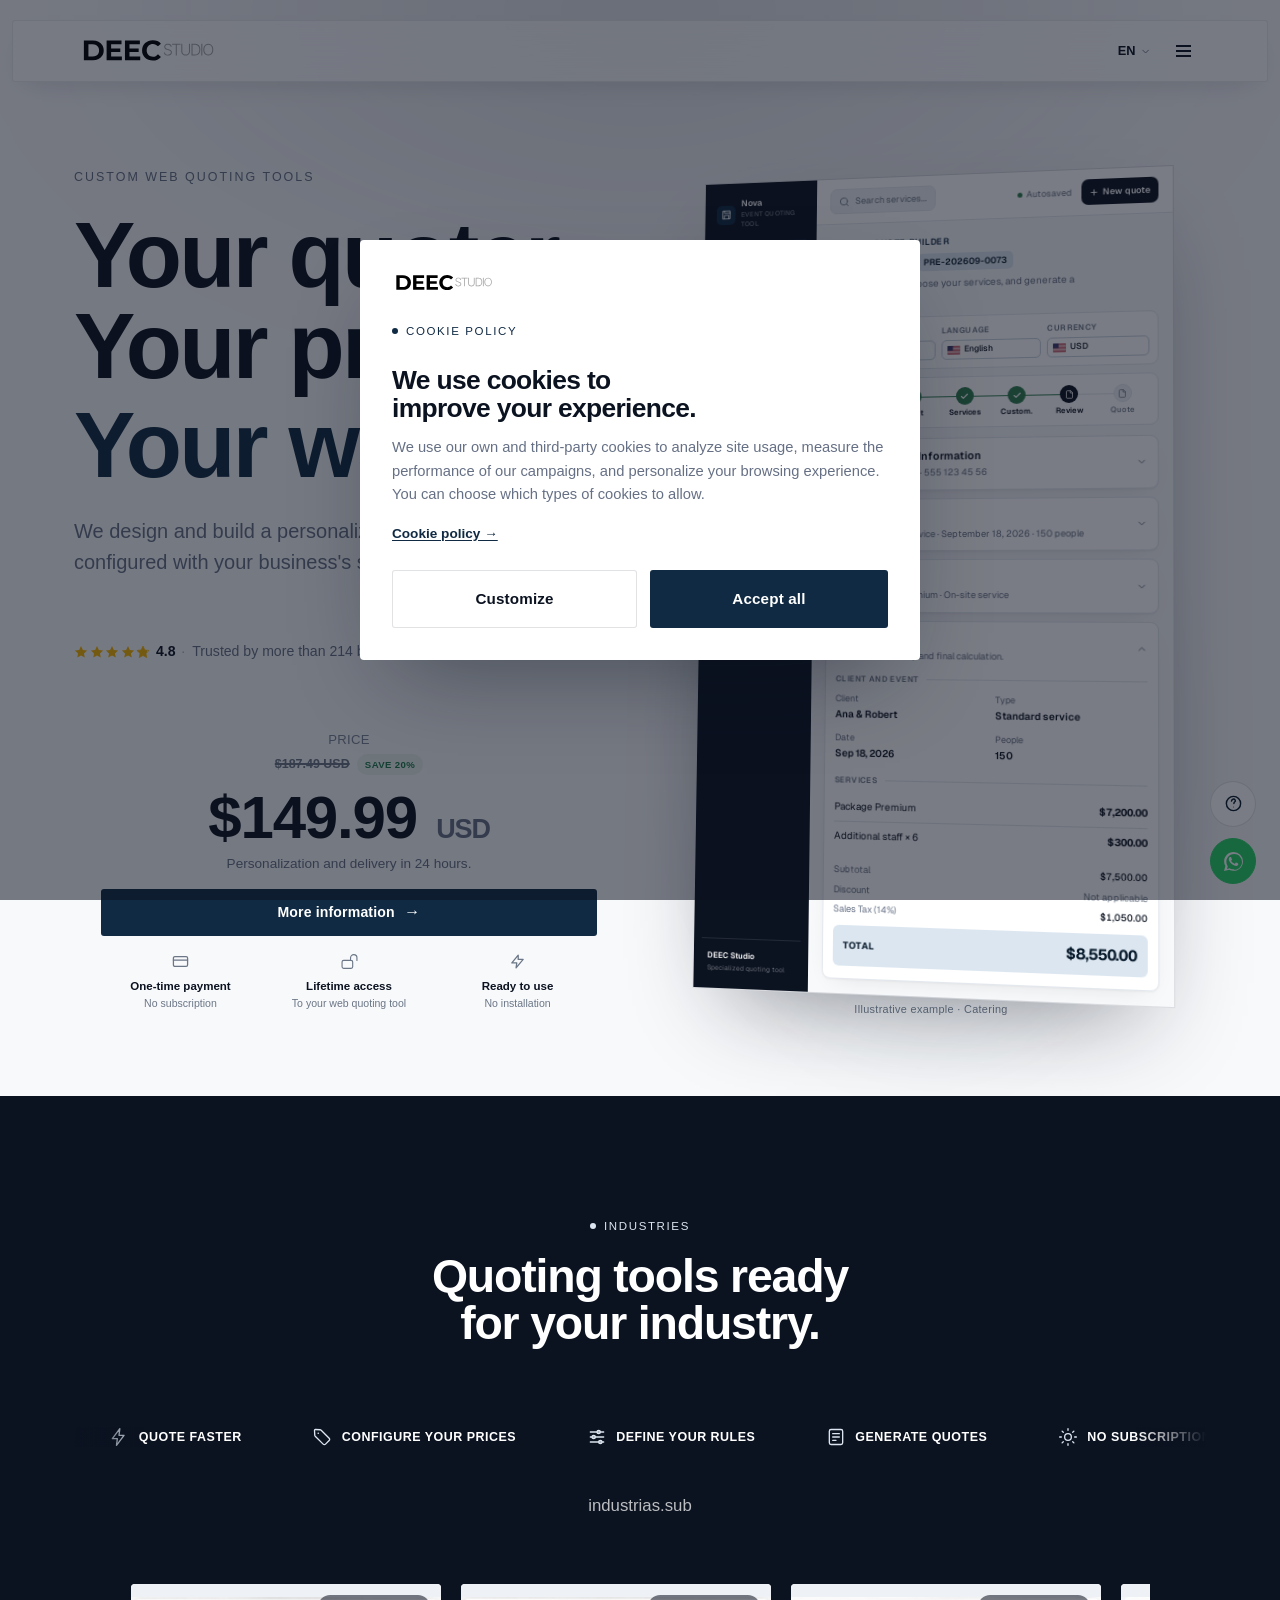
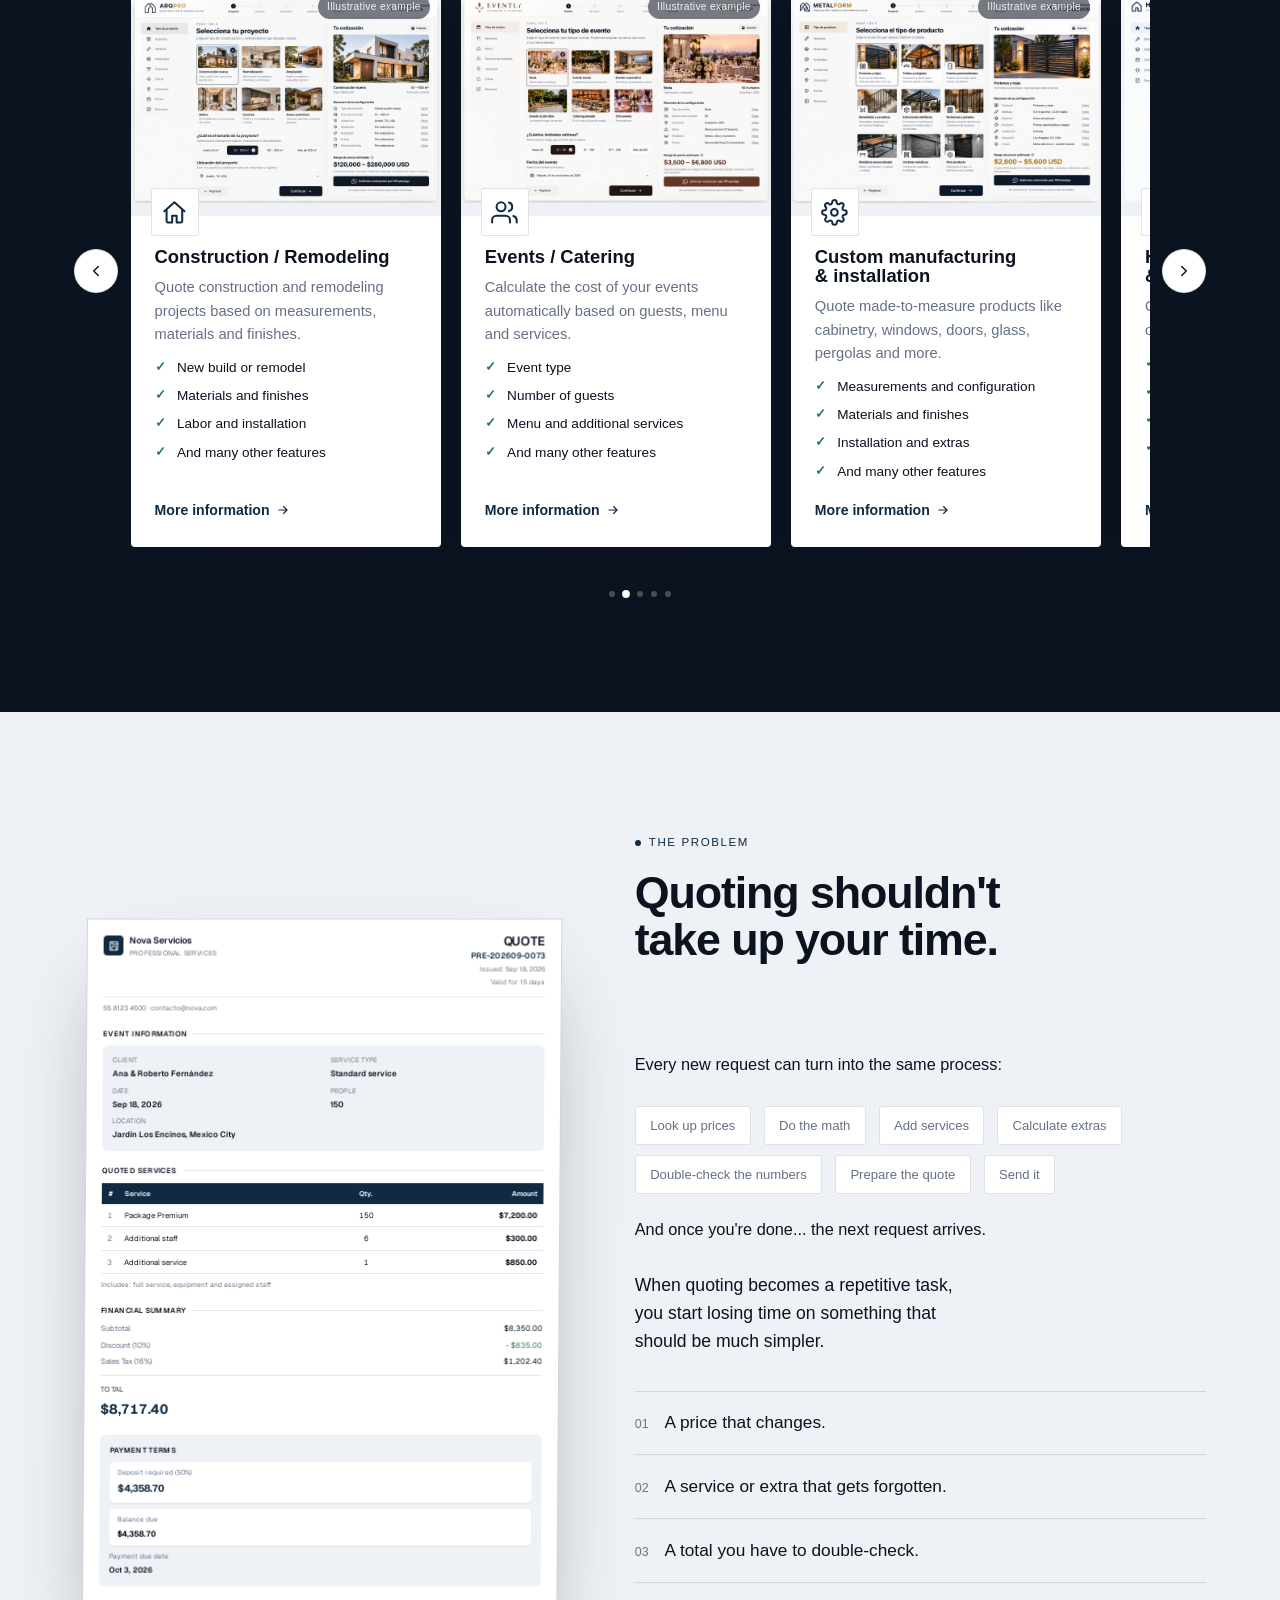
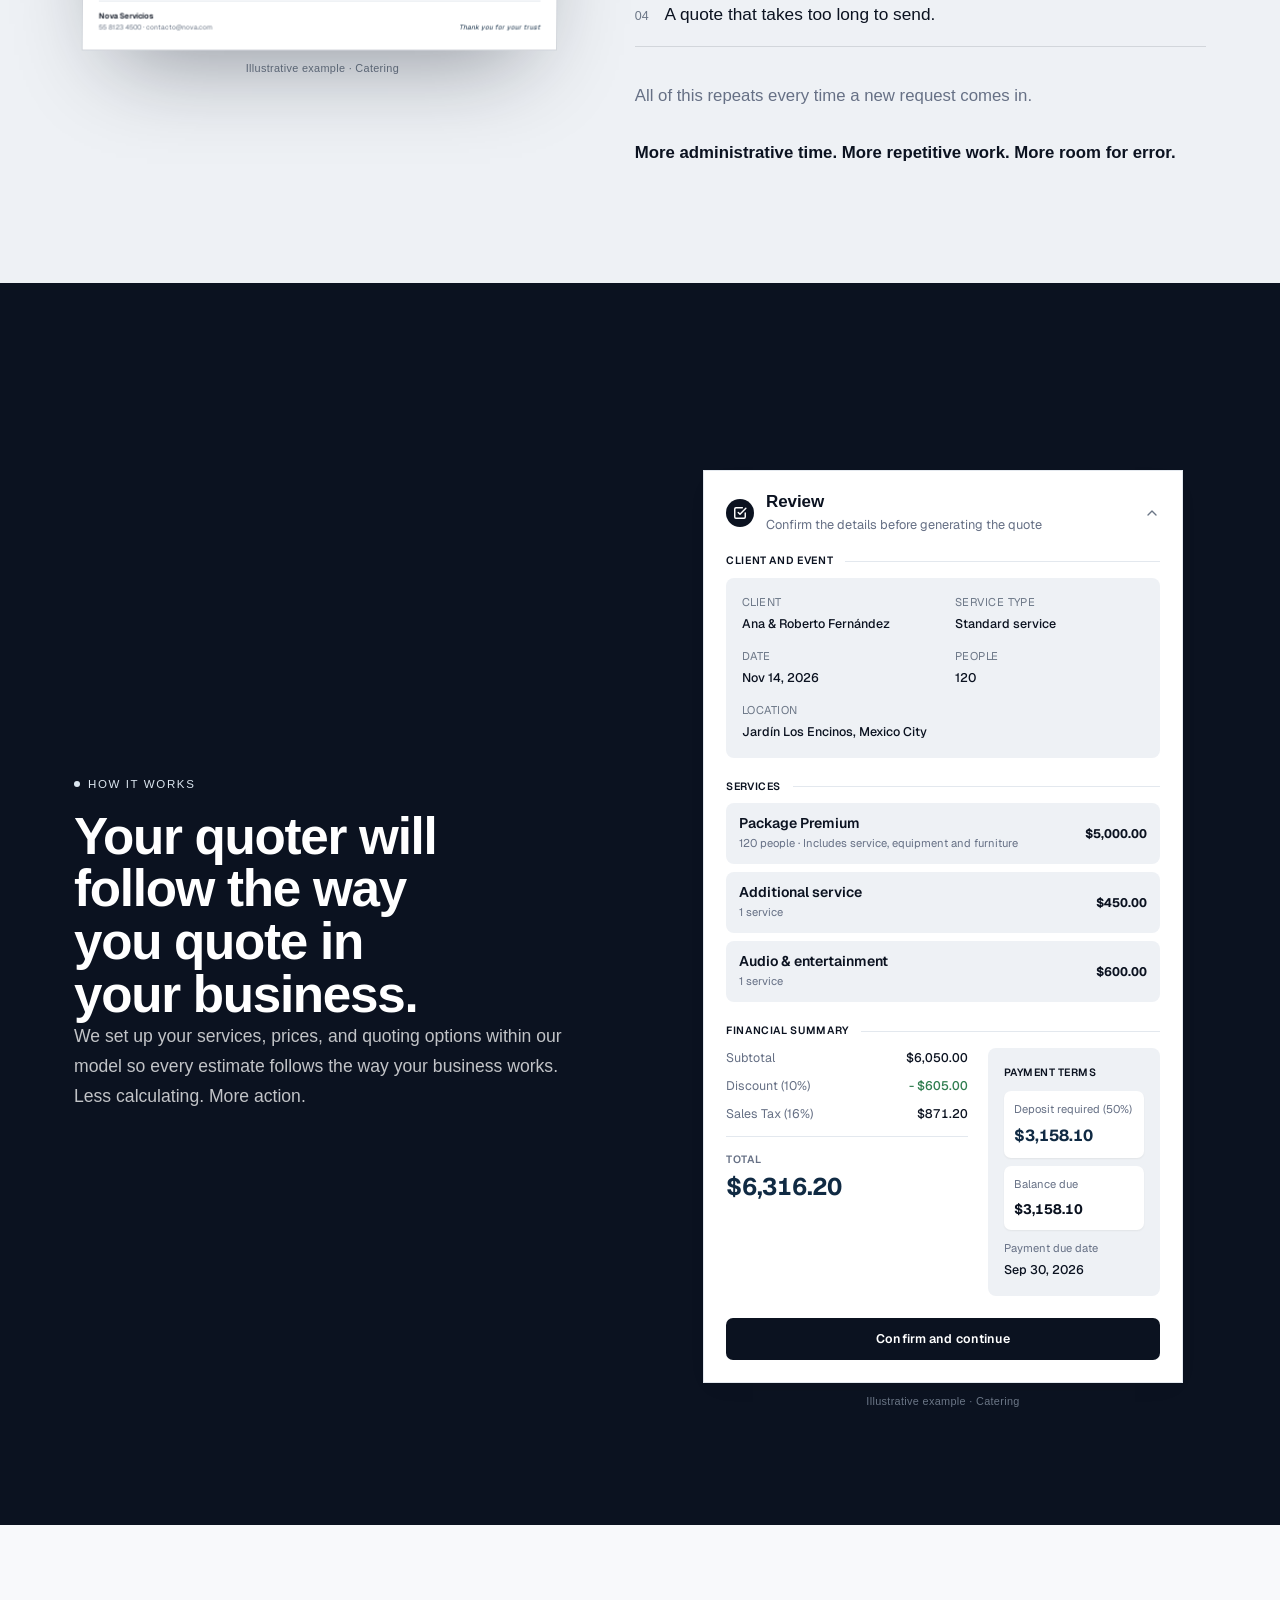
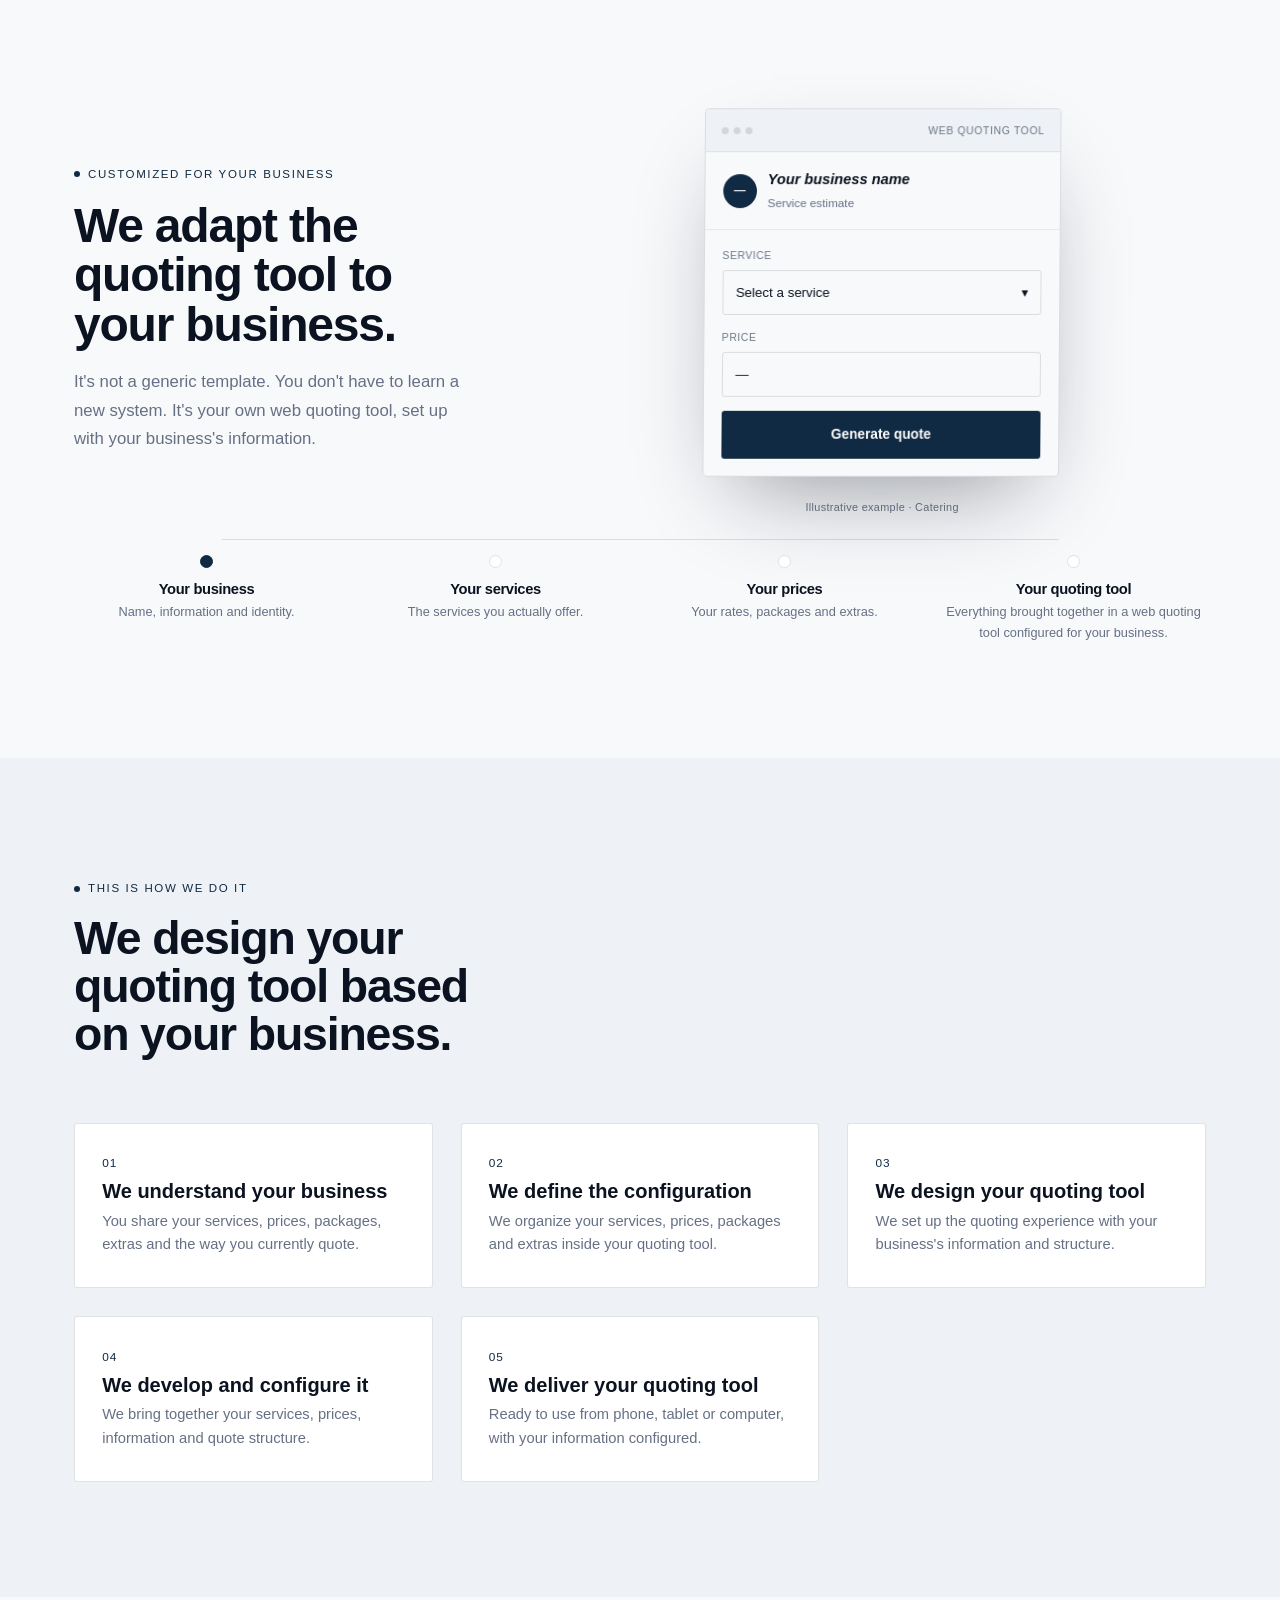
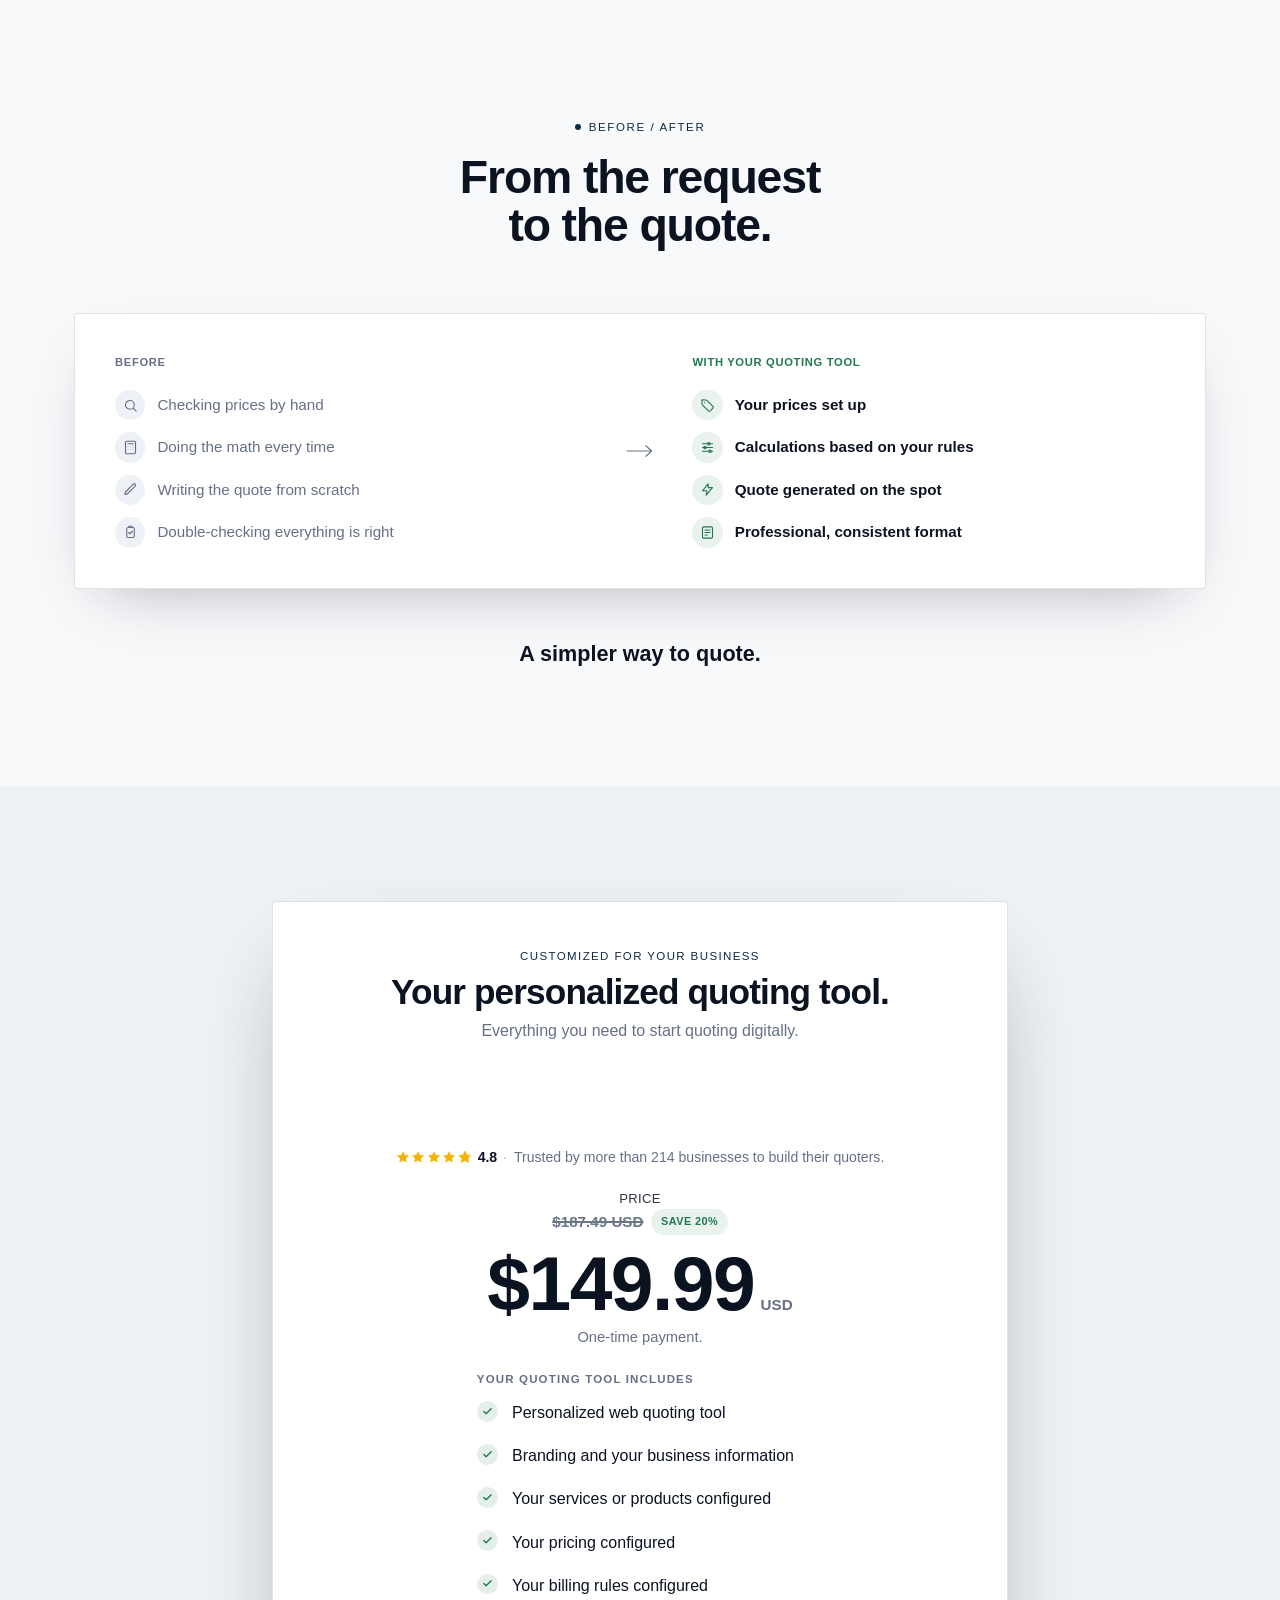
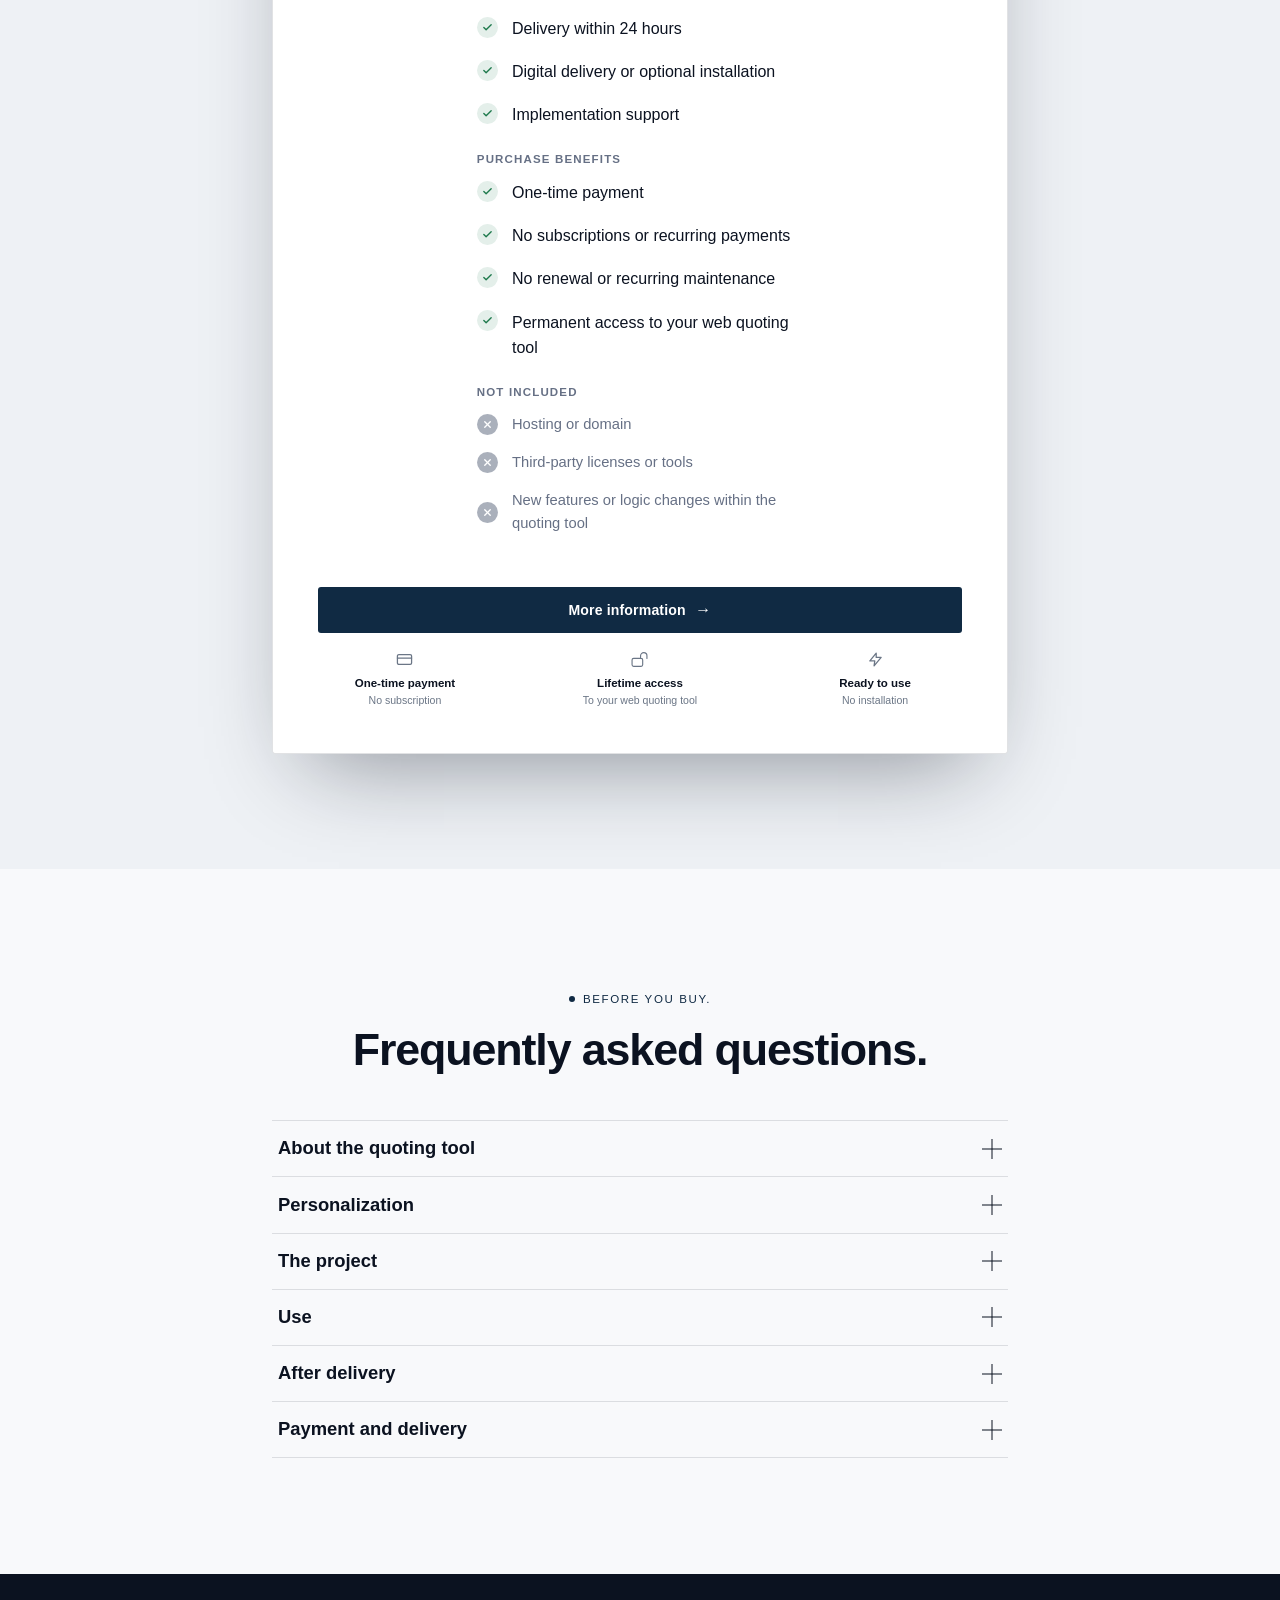
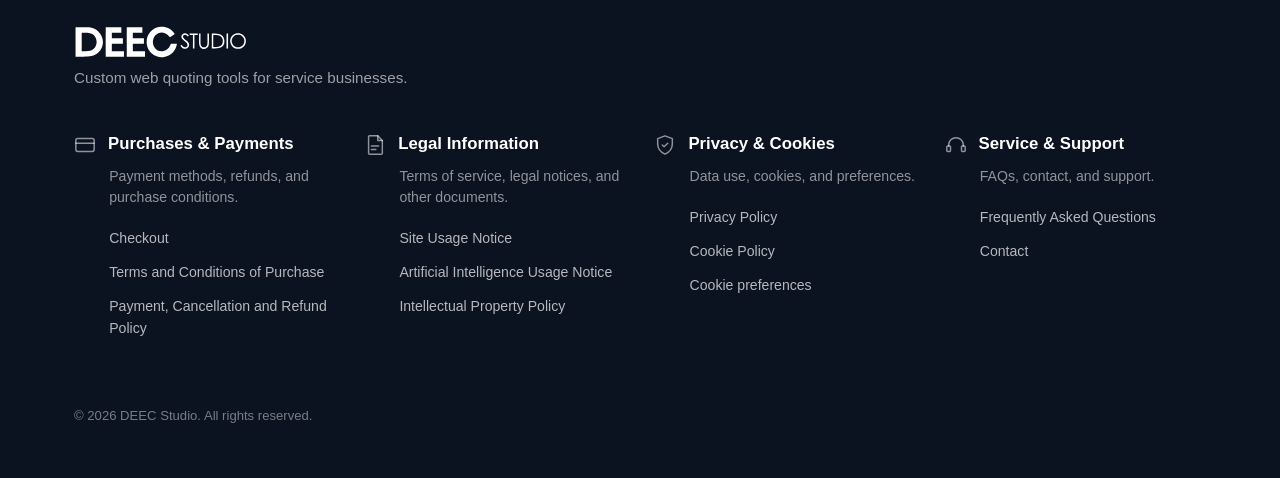
==== commit 79e3f25e: "Add files via upload" ====
--- a/Web Quoting Tools - DEEC Studio/index.html
+++ b/Web Quoting Tools - DEEC Studio/index.html
@@ -14,7 +14,7 @@
      hit this specific request. See also the css/js Cache-Control in
      _headers/.htaccess (stale-while-revalidate/stale-if-error) for the
      other half of this fix. -->
-<link rel="stylesheet" href="styles.css?v=202610061i" />
+<link rel="stylesheet" href="styles.css?v=202610061q" />
 
 <!-- Whop tracking pixel + Meta Pixel: NOT loaded here anymore. Both are
      consent-gated — they only load if the visitor accepts the "Análisis
@@ -62,7 +62,7 @@
 <link rel="stylesheet" href="https://fonts.googleapis.com/css2?family=Geist:wght@400;500;600;700&display=swap">
 </noscript>
 
-<link rel="icon" type="image/svg+xml" href="assets/favicon.svg?v=202610061i">
+<link rel="icon" type="image/svg+xml" href="assets/favicon.svg?v=202610061q">
 </head>
 <body>
 <a class="skip-link" href="#main" data-i18n="a11y.skipLink">Saltar al contenido</a>
@@ -141,8 +141,238 @@
     <p class="hero-kicker" data-i18n="hero.kicker">Cotizadores web personalizados</p>
     <h1 class="hero-title" data-i18n="hero.title">Tu cotizador.<br>Tus precios. <em>Tu forma.</em></h1>
     <p class="hero-sub" data-i18n="hero.sub">Diseñamos y desarrollamos un cotizador web personalizado, configurado con los servicios, precios y opciones de tu negocio.</p>
-
-    <div class="marquee-wrap">
+    </div>
+
+    <div class="hero-rating reveal">
+      <span class="hero-rating-lead">
+        <span class="hero-rating-stars" data-rating-stars="hero" aria-hidden="true"></span>
+        <strong class="hero-rating-score">4.8</strong>
+        <span class="hero-rating-sep" aria-hidden="true">·</span>
+      </span>
+      <span class="hero-rating-text" data-i18n="hero.rating">Más de 214 negocios han confiado en nosotros para crear sus cotizadores.</span>
+    </div>
+
+    <div class="hero-visual" aria-hidden="true">
+      <div class="hero-mockup" data-mockup-tilt>
+        <div class="mockup" data-mockup>
+          <div class="quote-builder-mockup">
+           <div class="qb-shell">
+            <aside class="qb-sidebar" data-reveal data-assembly-from="left">
+              <div class="qb-brand">
+                <span class="qb-brand-logo"><svg viewBox="0 0 24 24" fill="none" stroke="currentColor" stroke-width="2" stroke-linecap="round" stroke-linejoin="round"><path d="M17 21v-8H7v8M7 3v5h13" /><path d="M4 3h16v18H4z" /></svg></span>
+                <div>
+                  <div class="qb-brand-name">Nova</div>
+                  <div class="qb-brand-sub" data-i18n="qb.eventQuotingTool">Event Quoting Tool</div>
+                </div>
+              </div>
+              <nav class="qb-nav">
+                <div class="qb-nav-item active"><svg viewBox="0 0 24 24" fill="none" stroke="currentColor" stroke-width="2" stroke-linecap="round" stroke-linejoin="round"><path d="M12 5v14M5 12h14" /></svg><span data-i18n="pv.mockup.newQuote">New quote</span></div>
+                <div class="qb-nav-item"><svg viewBox="0 0 24 24" fill="none" stroke="currentColor" stroke-width="2" stroke-linecap="round" stroke-linejoin="round"><path d="M14 2H6a2 2 0 0 0-2 2v16a2 2 0 0 0 2 2h12a2 2 0 0 0 2-2V8z" /><path d="M14 2v6h6" /></svg><span data-i18n="qb.navQuotes">Quotes</span></div>
+                <div class="qb-nav-item"><svg viewBox="0 0 24 24" fill="none" stroke="currentColor" stroke-width="2" stroke-linecap="round" stroke-linejoin="round"><path d="M16 21v-2a4 4 0 0 0-4-4H6a4 4 0 0 0-4 4v2" /><circle cx="9" cy="7" r="4" /></svg><span data-i18n="qb.navClients">Clients</span></div>
+                <div class="qb-nav-item"><svg viewBox="0 0 24 24" fill="none" stroke="currentColor" stroke-width="2" stroke-linecap="round" stroke-linejoin="round"><rect x="3" y="3" width="7" height="7" /><rect x="14" y="3" width="7" height="7" /><rect x="14" y="14" width="7" height="7" /><rect x="3" y="14" width="7" height="7" /></svg><span data-i18n="mockup.services">Services</span></div>
+                <div class="qb-nav-item"><svg viewBox="0 0 24 24" fill="none" stroke="currentColor" stroke-width="2" stroke-linecap="round" stroke-linejoin="round"><circle cx="12" cy="12" r="3" /><path d="M19.4 15a1.65 1.65 0 0 0 .33 1.82l.06.06a2 2 0 1 1-2.83 2.83l-.06-.06a1.65 1.65 0 0 0-1.82-.33 1.65 1.65 0 0 0-1 1.51V21a2 2 0 0 1-4 0v-.09A1.65 1.65 0 0 0 9 19.4a1.65 1.65 0 0 0-1.82.33l-.06.06a2 2 0 1 1-2.83-2.83l.06-.06a1.65 1.65 0 0 0 .33-1.82 1.65 1.65 0 0 0-1.51-1H3a2 2 0 0 1 0-4h.09A1.65 1.65 0 0 0 4.6 9a1.65 1.65 0 0 0-.33-1.82l-.06-.06a2 2 0 1 1 2.83-2.83l.06.06a1.65 1.65 0 0 0 1.82.33H9a1.65 1.65 0 0 0 1-1.51V3a2 2 0 0 1 4 0v.09a1.65 1.65 0 0 0 1 1.51 1.65 1.65 0 0 0 1.82-.33l.06-.06a2 2 0 1 1 2.83 2.83l-.06.06a1.65 1.65 0 0 0-.33 1.82V9a1.65 1.65 0 0 0 1.51 1H21a2 2 0 0 1 0 4h-.09a1.65 1.65 0 0 0-1.51 1z" /></svg><span data-i18n="qb.navSettings">Settings</span></div>
+              </nav>
+              <div class="qb-sidebar-footer">
+                <div class="qb-sidebar-footer-name">DEEC Studio</div>
+                <div class="qb-sidebar-footer-sub" data-i18n="qb.specializedQuotingTool">Specialized quoting tool</div>
+              </div>
+            </aside>
+            <div class="qb-main">
+            <div class="qb-topbar" data-reveal data-assembly-from="top" data-reveal-delay="1">
+              <div class="qb-search"><svg viewBox="0 0 24 24" fill="none" stroke="currentColor" stroke-width="2" stroke-linecap="round" stroke-linejoin="round"><circle cx="11" cy="11" r="8" /><path d="M21 21l-4.3-4.3" /></svg><span data-i18n="qb.searchPlaceholder">Search services...</span></div>
+              <div class="qb-topbar-spacer"></div>
+              <div class="qb-autosaved"><span class="qb-autosaved-dot"></span><span data-i18n="qb.autosaved">Autosaved</span></div>
+              <div class="qb-btn-primary"><svg viewBox="0 0 24 24" fill="none" stroke="currentColor" stroke-width="2.5" stroke-linecap="round" stroke-linejoin="round"><path d="M12 5v14M5 12h14" /></svg><span data-i18n="pv.mockup.newQuote">New quote</span></div>
+            </div>
+
+            <div class="qb-page">
+              <p class="qb-eyebrow" data-i18n="qb.eyebrow" data-reveal data-reveal-delay="2">Catering quote builder</p>
+              <div class="qb-page-header-row" data-reveal data-reveal-delay="3">
+                <h3 class="qb-page-title" data-i18n="pv.mockup.newQuote">New quote</h3>
+                <span class="qb-folio-badge">PRE-202609-0073</span>
+              </div>
+              <p class="qb-page-subtitle" data-i18n="qb.pageSubtitle" data-reveal data-reveal-delay="4">Fill in the details, choose your services, and generate a professional quote.</p>
+
+              <div class="qb-settings-bar" data-reveal data-reveal-delay="5">
+                <div class="qb-settings-field">
+                  <span class="qb-settings-label" data-i18n="qb.market">Market</span>
+                  <div class="qb-fake-select"><svg class="qb-flag-us" viewBox="0 0 20 14"><rect width="20" height="14" fill="#B22234" /><rect y="1.08" width="20" height="1.08" fill="#fff" /><rect y="3.23" width="20" height="1.08" fill="#fff" /><rect y="5.38" width="20" height="1.08" fill="#fff" /><rect y="7.54" width="20" height="1.08" fill="#fff" /><rect y="9.69" width="20" height="1.08" fill="#fff" /><rect y="11.85" width="20" height="1.08" fill="#fff" /><rect width="8.6" height="7.54" fill="#3C3B6E" /></svg><span data-i18n="qb.marketValue">United States</span></div>
+                </div>
+                <div class="qb-settings-field">
+                  <span class="qb-settings-label" data-i18n="qb.language">Language</span>
+                  <div class="qb-fake-select"><svg class="qb-flag-us" viewBox="0 0 20 14"><rect width="20" height="14" fill="#B22234" /><rect y="1.08" width="20" height="1.08" fill="#fff" /><rect y="3.23" width="20" height="1.08" fill="#fff" /><rect y="5.38" width="20" height="1.08" fill="#fff" /><rect y="7.54" width="20" height="1.08" fill="#fff" /><rect y="9.69" width="20" height="1.08" fill="#fff" /><rect y="11.85" width="20" height="1.08" fill="#fff" /><rect width="8.6" height="7.54" fill="#3C3B6E" /></svg><span data-i18n="qb.languageValue">English</span></div>
+                </div>
+                <div class="qb-settings-field">
+                  <span class="qb-settings-label" data-i18n="qb.currency">Currency</span>
+                  <div class="qb-fake-select"><svg class="qb-flag-us" viewBox="0 0 20 14"><rect width="20" height="14" fill="#B22234" /><rect y="1.08" width="20" height="1.08" fill="#fff" /><rect y="3.23" width="20" height="1.08" fill="#fff" /><rect y="5.38" width="20" height="1.08" fill="#fff" /><rect y="7.54" width="20" height="1.08" fill="#fff" /><rect y="9.69" width="20" height="1.08" fill="#fff" /><rect y="11.85" width="20" height="1.08" fill="#fff" /><rect width="8.6" height="7.54" fill="#3C3B6E" /></svg>USD</div>
+                </div>
+              </div>
+
+              <div class="qb-stepper" data-reveal data-reveal-delay="6">
+                <div class="qb-step">
+                  <span class="qb-step-circle done"><svg viewBox="0 0 24 24" fill="none" stroke="currentColor" stroke-width="3" stroke-linecap="round" stroke-linejoin="round"><polyline points="20 6 9 17 4 12" /></svg></span>
+                  <span class="qb-step-label" data-i18n="qb.stepCustomer">Customer</span>
+                </div>
+                <div class="qb-step">
+                  <span class="qb-step-connector done"></span>
+                  <span class="qb-step-circle done"><svg viewBox="0 0 24 24" fill="none" stroke="currentColor" stroke-width="3" stroke-linecap="round" stroke-linejoin="round"><polyline points="20 6 9 17 4 12" /></svg></span>
+                  <span class="qb-step-label" data-i18n="qb.stepEvent">Event</span>
+                </div>
+                <div class="qb-step">
+                  <span class="qb-step-connector done"></span>
+                  <span class="qb-step-circle done"><svg viewBox="0 0 24 24" fill="none" stroke="currentColor" stroke-width="3" stroke-linecap="round" stroke-linejoin="round"><polyline points="20 6 9 17 4 12" /></svg></span>
+                  <span class="qb-step-label" data-i18n="mockup.services">Services</span>
+                </div>
+                <div class="qb-step">
+                  <span class="qb-step-connector done"></span>
+                  <span class="qb-step-circle done"><svg viewBox="0 0 24 24" fill="none" stroke="currentColor" stroke-width="3" stroke-linecap="round" stroke-linejoin="round"><polyline points="20 6 9 17 4 12" /></svg></span>
+                  <span class="qb-step-label" data-i18n="qb.stepCustom">Custom.</span>
+                </div>
+                <div class="qb-step">
+                  <span class="qb-step-connector done"></span>
+                  <span class="qb-step-circle current"><svg viewBox="0 0 24 24" fill="none" stroke="currentColor" stroke-width="2" stroke-linecap="round" stroke-linejoin="round"><path d="M14 2H6a2 2 0 0 0-2 2v16a2 2 0 0 0 2 2h12a2 2 0 0 0 2-2V8z" /><path d="M14 2v6h6" /></svg></span>
+                  <span class="qb-step-label" data-i18n="qb.stepReview">Review</span>
+                </div>
+                <div class="qb-step">
+                  <span class="qb-step-connector"></span>
+                  <span class="qb-step-circle pending"><svg viewBox="0 0 24 24" fill="none" stroke="currentColor" stroke-width="2" stroke-linecap="round" stroke-linejoin="round"><path d="M14 2H6a2 2 0 0 0-2 2v16a2 2 0 0 0 2 2h12a2 2 0 0 0 2-2V8z" /><path d="M14 2v6h6" /></svg></span>
+                  <span class="qb-step-label qb-faint" data-i18n="qb.stepQuote">Quote</span>
+                </div>
+              </div>
+
+              <div class="qb-cards">
+                <div class="qb-card" data-reveal data-reveal-delay="7">
+                  <div class="qb-card-header">
+                    <span class="qb-card-icon done"><svg viewBox="0 0 24 24" fill="none" stroke="currentColor" stroke-width="3" stroke-linecap="round" stroke-linejoin="round"><polyline points="20 6 9 17 4 12" /></svg></span>
+                    <div class="qb-card-text">
+                      <p class="qb-card-title" data-i18n="qb.cardCustomerInfo">Customer Information</p>
+                      <p class="qb-card-summary">Ana &amp; Robert · 555 123 45 56</p>
+                    </div>
+                    <span class="qb-card-chevron"><svg viewBox="0 0 24 24" fill="none" stroke="currentColor" stroke-width="2" stroke-linecap="round" stroke-linejoin="round"><polyline points="6 9 12 15 18 9" /></svg></span>
+                  </div>
+                </div>
+                <div class="qb-card" data-reveal data-reveal-delay="8">
+                  <div class="qb-card-header">
+                    <span class="qb-card-icon done"><svg viewBox="0 0 24 24" fill="none" stroke="currentColor" stroke-width="3" stroke-linecap="round" stroke-linejoin="round"><polyline points="20 6 9 17 4 12" /></svg></span>
+                    <div class="qb-card-text">
+                      <p class="qb-card-title" data-i18n="qb.stepEvent">Event</p>
+                      <p class="qb-card-summary" data-i18n="qb.cardSummaryEvent">Wedding · September 18, 2026 · 150 guests</p>
+                    </div>
+                    <span class="qb-card-chevron"><svg viewBox="0 0 24 24" fill="none" stroke="currentColor" stroke-width="2" stroke-linecap="round" stroke-linejoin="round"><polyline points="6 9 12 15 18 9" /></svg></span>
+                  </div>
+                </div>
+                <div class="qb-card" data-reveal data-reveal-delay="9">
+                  <div class="qb-card-header">
+                    <span class="qb-card-icon done"><svg viewBox="0 0 24 24" fill="none" stroke="currentColor" stroke-width="3" stroke-linecap="round" stroke-linejoin="round"><polyline points="20 6 9 17 4 12" /></svg></span>
+                    <div class="qb-card-text">
+                      <p class="qb-card-title" data-i18n="mockup.services">Services</p>
+                      <p class="qb-card-summary" data-i18n="qb.cardSummaryServices">Package Premium · On-site service</p>
+                    </div>
+                    <span class="qb-card-chevron"><svg viewBox="0 0 24 24" fill="none" stroke="currentColor" stroke-width="2" stroke-linecap="round" stroke-linejoin="round"><polyline points="6 9 12 15 18 9" /></svg></span>
+                  </div>
+                </div>
+
+                <div class="qb-card" data-reveal data-reveal-delay="10">
+                  <div class="qb-card-header">
+                    <span class="qb-card-icon current"><svg viewBox="0 0 24 24" fill="none" stroke="currentColor" stroke-width="2" stroke-linecap="round" stroke-linejoin="round"><path d="M14 2H6a2 2 0 0 0-2 2v16a2 2 0 0 0 2 2h12a2 2 0 0 0 2-2V8z" /><path d="M14 2v6h6" /></svg></span>
+                    <div class="qb-card-text">
+                      <p class="qb-card-title" data-i18n="qb.stepReview">Review</p>
+                      <p class="qb-card-summary" data-i18n="qb.cardReviewSummary">Full summary and final calculation.</p>
+                    </div>
+                    <span class="qb-card-chevron qb-up"><svg viewBox="0 0 24 24" fill="none" stroke="currentColor" stroke-width="2" stroke-linecap="round" stroke-linejoin="round"><polyline points="6 9 12 15 18 9" /></svg></span>
+                  </div>
+                  <div class="qb-card-content">
+                    <div class="qb-section">
+                      <div class="qb-section-title-row">
+                        <span class="qb-section-label" data-i18n="mockup.clientAndEvent">Client and event</span>
+                        <span class="qb-section-rule"></span>
+                      </div>
+                      <dl class="qb-info-grid">
+                        <div class="qb-info-item"><dt data-i18n="mockup.client">Client</dt><dd>Ana &amp; Robert</dd></div>
+                        <div class="qb-info-item"><dt data-i18n="qb.type">Type</dt><dd data-i18n="mockup.wedding">Wedding</dd></div>
+                        <div class="qb-info-item"><dt data-i18n="mockup.date">Date</dt><dd data-i18n="mockup.dateSep18">Sep 18, 2026</dd></div>
+                        <div class="qb-info-item"><dt data-i18n="mockup.guests">Guests</dt><dd>150</dd></div>
+                      </dl>
+                    </div>
+                    <div class="qb-section">
+                      <div class="qb-section-title-row">
+                        <span class="qb-section-label" data-i18n="mockup.services">Services</span>
+                        <span class="qb-section-rule"></span>
+                      </div>
+                      <div class="qb-services-list">
+                        <div class="qb-service-row"><span class="qb-service-name" data-i18n="mockup.packagePremium">Package Premium</span><span class="qb-service-price">$7,200.00</span></div>
+                        <div class="qb-service-row"><span class="qb-service-name"><span data-i18n="pv.mockup.tagWaiters">Additional waiters</span> &times; 6</span><span class="qb-service-price">$300.00</span></div>
+                      </div>
+                    </div>
+                    <div class="qb-section">
+                      <div class="qb-breakdown">
+                        <div class="qb-breakdown-row"><span data-i18n="mockup.subtotal">Subtotal</span><span class="qb-val">$7,500.00</span></div>
+                        <div class="qb-breakdown-row"><span data-i18n="qb.discountLabel">Discount</span><span class="qb-val qb-faint-val" data-i18n="qb.notApplicable">Not applicable</span></div>
+                        <div class="qb-breakdown-row"><span data-i18n="qb.salesTax14">Sales Tax (14%)</span><span class="qb-val">$1,050.00</span></div>
+                      </div>
+                      <div class="qb-total-block">
+                        <span class="qb-total-label" data-i18n="mockup.total">Total</span>
+                        <span class="qb-total-value">$8,550.00</span>
+                      </div>
+                    </div>
+                  </div>
+                </div>
+              </div>
+            </div>
+            </div>
+           </div>
+          </div>
+        </div>
+        <div class="mockup-glow" aria-hidden="true"></div>
+      </div>
+      <p class="mockup-caption" data-i18n="mockup.caption">Ejemplo ilustrativo · Catering</p>
+    </div>
+
+    <div class="hero-cta">
+      <div class="hero-price-block">
+        <p class="price-tag" data-i18n="oferta.priceTag">PRECIO</p>
+        <div class="price-compare price-compare-hero">
+          <span class="price-was">$187.49 USD</span>
+          <span class="price-badge" data-i18n="offer.badge">Ahorra 20%</span>
+        </div>
+        <p class="hero-price-now">$149.99 <span class="hero-price-unit">USD</span></p>
+        <p class="hero-price-legend" data-i18n="hero.priceLegend">Personalización y entrega en 24 horas.</p>
+      </div>
+
+      <a class="btn btn-primary btn-lg btn-hero" data-whatsapp-cta href="#">
+        <span data-i18n="hero.ctaMoreInfo">Más información</span>
+        <span class="btn-arrow" aria-hidden="true">→</span>
+      </a>
+
+      <ul class="checkout-trustbar">
+        <li>
+          <svg viewBox="0 0 24 24" fill="none" stroke="currentColor" stroke-width="1.8" stroke-linecap="round" stroke-linejoin="round"><rect x="2" y="5" width="20" height="14" rx="2"/><line x1="2" y1="10" x2="22" y2="10"/></svg>
+          <span><strong data-i18n="trust.paid">Pago único</strong><small data-i18n="trust.paid.sub">Sin suscripción</small></span>
+        </li>
+        <li>
+          <svg viewBox="0 0 24 24" fill="none" stroke="currentColor" stroke-width="1.6" stroke-linecap="round" stroke-linejoin="round"><path d="M13.5 10.5V6.75a4.5 4.5 0 1 1 9 0v3.75M3.75 21.75h10.5a2.25 2.25 0 0 0 2.25-2.25v-6.75a2.25 2.25 0 0 0-2.25-2.25H3.75a2.25 2.25 0 0 0-2.25 2.25v6.75a2.25 2.25 0 0 0 2.25 2.25Z"/></svg>
+          <span><strong data-i18n="trust.access">Acceso permanente</strong><small data-i18n="trust.access.sub">A tu cotizador web</small></span>
+        </li>
+        <li>
+          <svg viewBox="0 0 24 24" fill="none" stroke="currentColor" stroke-width="1.8" stroke-linecap="round" stroke-linejoin="round"><path d="M13 3L4 14H11L10 21L20 9H13L13 3Z"/></svg>
+          <span><strong data-i18n="trust.ready">Listo para usar</strong><small data-i18n="trust.ready.sub">Sin instalación</small></span>
+        </li>
+      </ul>
+    </div>
+  </div>
+</section>
+
+<!-- =========================================================
+     INDUSTRIAS (prueba visual de adaptabilidad del cotizador)
+     ========================================================= -->
+<section class="section industrias" id="industrias">
+  <div class="container">
+    <div class="section-head is-center" data-reveal>
+      <p class="eyebrow" data-i18n="industrias.eyebrow">Industrias</p>
+      <h2 class="industrias-headline" data-i18n="industrias.headline">Cotizadores personalizados para tu negocio.</h2>
+    </div>
+
+    <div class="marquee-wrap" data-reveal data-reveal-delay="1">
       <div class="marquee">
         <div class="marquee-track" data-marquee>
           <span class="marquee-item">
@@ -168,238 +398,10 @@
         </div>
       </div>
     </div>
-    </div>
-
-    <div class="hero-rating reveal">
-      <span class="hero-rating-lead">
-        <span class="hero-rating-stars" data-rating-stars="hero" aria-hidden="true"></span>
-        <strong class="hero-rating-score">4.8</strong>
-        <span class="hero-rating-sep" aria-hidden="true">·</span>
-      </span>
-      <span class="hero-rating-text" data-i18n="hero.rating">Más de 214 negocios han confiado en nosotros para crear sus cotizadores.</span>
-    </div>
-
-    <div class="hero-visual" aria-hidden="true">
-      <div class="hero-mockup" data-mockup-tilt>
-        <div class="mockup" data-mockup>
-          <div class="quote-builder-mockup">
-           <div class="qb-shell">
-            <aside class="qb-sidebar" data-reveal data-assembly-from="left">
-              <div class="qb-brand">
-                <span class="qb-brand-logo"><svg viewBox="0 0 24 24" fill="none" stroke="currentColor" stroke-width="2" stroke-linecap="round" stroke-linejoin="round"><path d="M17 21v-8H7v8M7 3v5h13" /><path d="M4 3h16v18H4z" /></svg></span>
-                <div>
-                  <div class="qb-brand-name">Nova</div>
-                  <div class="qb-brand-sub" data-i18n="qb.eventQuotingTool">Event Quoting Tool</div>
-                </div>
-              </div>
-              <nav class="qb-nav">
-                <div class="qb-nav-item active"><svg viewBox="0 0 24 24" fill="none" stroke="currentColor" stroke-width="2" stroke-linecap="round" stroke-linejoin="round"><path d="M12 5v14M5 12h14" /></svg><span data-i18n="pv.mockup.newQuote">New quote</span></div>
-                <div class="qb-nav-item"><svg viewBox="0 0 24 24" fill="none" stroke="currentColor" stroke-width="2" stroke-linecap="round" stroke-linejoin="round"><path d="M14 2H6a2 2 0 0 0-2 2v16a2 2 0 0 0 2 2h12a2 2 0 0 0 2-2V8z" /><path d="M14 2v6h6" /></svg><span data-i18n="qb.navQuotes">Quotes</span></div>
-                <div class="qb-nav-item"><svg viewBox="0 0 24 24" fill="none" stroke="currentColor" stroke-width="2" stroke-linecap="round" stroke-linejoin="round"><path d="M16 21v-2a4 4 0 0 0-4-4H6a4 4 0 0 0-4 4v2" /><circle cx="9" cy="7" r="4" /></svg><span data-i18n="qb.navClients">Clients</span></div>
-                <div class="qb-nav-item"><svg viewBox="0 0 24 24" fill="none" stroke="currentColor" stroke-width="2" stroke-linecap="round" stroke-linejoin="round"><rect x="3" y="3" width="7" height="7" /><rect x="14" y="3" width="7" height="7" /><rect x="14" y="14" width="7" height="7" /><rect x="3" y="14" width="7" height="7" /></svg><span data-i18n="mockup.services">Services</span></div>
-                <div class="qb-nav-item"><svg viewBox="0 0 24 24" fill="none" stroke="currentColor" stroke-width="2" stroke-linecap="round" stroke-linejoin="round"><circle cx="12" cy="12" r="3" /><path d="M19.4 15a1.65 1.65 0 0 0 .33 1.82l.06.06a2 2 0 1 1-2.83 2.83l-.06-.06a1.65 1.65 0 0 0-1.82-.33 1.65 1.65 0 0 0-1 1.51V21a2 2 0 0 1-4 0v-.09A1.65 1.65 0 0 0 9 19.4a1.65 1.65 0 0 0-1.82.33l-.06.06a2 2 0 1 1-2.83-2.83l.06-.06a1.65 1.65 0 0 0 .33-1.82 1.65 1.65 0 0 0-1.51-1H3a2 2 0 0 1 0-4h.09A1.65 1.65 0 0 0 4.6 9a1.65 1.65 0 0 0-.33-1.82l-.06-.06a2 2 0 1 1 2.83-2.83l.06.06a1.65 1.65 0 0 0 1.82.33H9a1.65 1.65 0 0 0 1-1.51V3a2 2 0 0 1 4 0v.09a1.65 1.65 0 0 0 1 1.51 1.65 1.65 0 0 0 1.82-.33l.06-.06a2 2 0 1 1 2.83 2.83l-.06.06a1.65 1.65 0 0 0-.33 1.82V9a1.65 1.65 0 0 0 1.51 1H21a2 2 0 0 1 0 4h-.09a1.65 1.65 0 0 0-1.51 1z" /></svg><span data-i18n="qb.navSettings">Settings</span></div>
-              </nav>
-              <div class="qb-sidebar-footer">
-                <div class="qb-sidebar-footer-name">DEEC Studio</div>
-                <div class="qb-sidebar-footer-sub" data-i18n="qb.specializedQuotingTool">Specialized quoting tool</div>
-              </div>
-            </aside>
-            <div class="qb-main">
-            <div class="qb-topbar" data-reveal data-assembly-from="top" data-reveal-delay="1">
-              <div class="qb-search"><svg viewBox="0 0 24 24" fill="none" stroke="currentColor" stroke-width="2" stroke-linecap="round" stroke-linejoin="round"><circle cx="11" cy="11" r="8" /><path d="M21 21l-4.3-4.3" /></svg><span data-i18n="qb.searchPlaceholder">Search services...</span></div>
-              <div class="qb-topbar-spacer"></div>
-              <div class="qb-autosaved"><span class="qb-autosaved-dot"></span><span data-i18n="qb.autosaved">Autosaved</span></div>
-              <div class="qb-btn-primary"><svg viewBox="0 0 24 24" fill="none" stroke="currentColor" stroke-width="2.5" stroke-linecap="round" stroke-linejoin="round"><path d="M12 5v14M5 12h14" /></svg><span data-i18n="pv.mockup.newQuote">New quote</span></div>
-            </div>
-
-            <div class="qb-page">
-              <p class="qb-eyebrow" data-i18n="qb.eyebrow" data-reveal data-reveal-delay="2">Catering quote builder</p>
-              <div class="qb-page-header-row" data-reveal data-reveal-delay="3">
-                <h3 class="qb-page-title" data-i18n="pv.mockup.newQuote">New quote</h3>
-                <span class="qb-folio-badge">PRE-202609-0073</span>
-              </div>
-              <p class="qb-page-subtitle" data-i18n="qb.pageSubtitle" data-reveal data-reveal-delay="4">Fill in the details, choose your services, and generate a professional quote.</p>
-
-              <div class="qb-settings-bar" data-reveal data-reveal-delay="5">
-                <div class="qb-settings-field">
-                  <span class="qb-settings-label" data-i18n="qb.market">Market</span>
-                  <div class="qb-fake-select"><svg class="qb-flag-us" viewBox="0 0 20 14"><rect width="20" height="14" fill="#B22234" /><rect y="1.08" width="20" height="1.08" fill="#fff" /><rect y="3.23" width="20" height="1.08" fill="#fff" /><rect y="5.38" width="20" height="1.08" fill="#fff" /><rect y="7.54" width="20" height="1.08" fill="#fff" /><rect y="9.69" width="20" height="1.08" fill="#fff" /><rect y="11.85" width="20" height="1.08" fill="#fff" /><rect width="8.6" height="7.54" fill="#3C3B6E" /></svg><span data-i18n="qb.marketValue">United States</span></div>
-                </div>
-                <div class="qb-settings-field">
-                  <span class="qb-settings-label" data-i18n="qb.language">Language</span>
-                  <div class="qb-fake-select"><svg class="qb-flag-us" viewBox="0 0 20 14"><rect width="20" height="14" fill="#B22234" /><rect y="1.08" width="20" height="1.08" fill="#fff" /><rect y="3.23" width="20" height="1.08" fill="#fff" /><rect y="5.38" width="20" height="1.08" fill="#fff" /><rect y="7.54" width="20" height="1.08" fill="#fff" /><rect y="9.69" width="20" height="1.08" fill="#fff" /><rect y="11.85" width="20" height="1.08" fill="#fff" /><rect width="8.6" height="7.54" fill="#3C3B6E" /></svg><span data-i18n="qb.languageValue">English</span></div>
-                </div>
-                <div class="qb-settings-field">
-                  <span class="qb-settings-label" data-i18n="qb.currency">Currency</span>
-                  <div class="qb-fake-select"><svg class="qb-flag-us" viewBox="0 0 20 14"><rect width="20" height="14" fill="#B22234" /><rect y="1.08" width="20" height="1.08" fill="#fff" /><rect y="3.23" width="20" height="1.08" fill="#fff" /><rect y="5.38" width="20" height="1.08" fill="#fff" /><rect y="7.54" width="20" height="1.08" fill="#fff" /><rect y="9.69" width="20" height="1.08" fill="#fff" /><rect y="11.85" width="20" height="1.08" fill="#fff" /><rect width="8.6" height="7.54" fill="#3C3B6E" /></svg>USD</div>
-                </div>
-              </div>
-
-              <div class="qb-stepper" data-reveal data-reveal-delay="6">
-                <div class="qb-step">
-                  <span class="qb-step-circle done"><svg viewBox="0 0 24 24" fill="none" stroke="currentColor" stroke-width="3" stroke-linecap="round" stroke-linejoin="round"><polyline points="20 6 9 17 4 12" /></svg></span>
-                  <span class="qb-step-label" data-i18n="qb.stepCustomer">Customer</span>
-                </div>
-                <div class="qb-step">
-                  <span class="qb-step-connector done"></span>
-                  <span class="qb-step-circle done"><svg viewBox="0 0 24 24" fill="none" stroke="currentColor" stroke-width="3" stroke-linecap="round" stroke-linejoin="round"><polyline points="20 6 9 17 4 12" /></svg></span>
-                  <span class="qb-step-label" data-i18n="qb.stepEvent">Event</span>
-                </div>
-                <div class="qb-step">
-                  <span class="qb-step-connector done"></span>
-                  <span class="qb-step-circle done"><svg viewBox="0 0 24 24" fill="none" stroke="currentColor" stroke-width="3" stroke-linecap="round" stroke-linejoin="round"><polyline points="20 6 9 17 4 12" /></svg></span>
-                  <span class="qb-step-label" data-i18n="mockup.services">Services</span>
-                </div>
-                <div class="qb-step">
-                  <span class="qb-step-connector done"></span>
-                  <span class="qb-step-circle done"><svg viewBox="0 0 24 24" fill="none" stroke="currentColor" stroke-width="3" stroke-linecap="round" stroke-linejoin="round"><polyline points="20 6 9 17 4 12" /></svg></span>
-                  <span class="qb-step-label" data-i18n="qb.stepCustom">Custom.</span>
-                </div>
-                <div class="qb-step">
-                  <span class="qb-step-connector done"></span>
-                  <span class="qb-step-circle current"><svg viewBox="0 0 24 24" fill="none" stroke="currentColor" stroke-width="2" stroke-linecap="round" stroke-linejoin="round"><path d="M14 2H6a2 2 0 0 0-2 2v16a2 2 0 0 0 2 2h12a2 2 0 0 0 2-2V8z" /><path d="M14 2v6h6" /></svg></span>
-                  <span class="qb-step-label" data-i18n="qb.stepReview">Review</span>
-                </div>
-                <div class="qb-step">
-                  <span class="qb-step-connector"></span>
-                  <span class="qb-step-circle pending"><svg viewBox="0 0 24 24" fill="none" stroke="currentColor" stroke-width="2" stroke-linecap="round" stroke-linejoin="round"><path d="M14 2H6a2 2 0 0 0-2 2v16a2 2 0 0 0 2 2h12a2 2 0 0 0 2-2V8z" /><path d="M14 2v6h6" /></svg></span>
-                  <span class="qb-step-label qb-faint" data-i18n="qb.stepQuote">Quote</span>
-                </div>
-              </div>
-
-              <div class="qb-cards">
-                <div class="qb-card" data-reveal data-reveal-delay="7">
-                  <div class="qb-card-header">
-                    <span class="qb-card-icon done"><svg viewBox="0 0 24 24" fill="none" stroke="currentColor" stroke-width="3" stroke-linecap="round" stroke-linejoin="round"><polyline points="20 6 9 17 4 12" /></svg></span>
-                    <div class="qb-card-text">
-                      <p class="qb-card-title" data-i18n="qb.cardCustomerInfo">Customer Information</p>
-                      <p class="qb-card-summary">Ana &amp; Robert · 555 123 45 56</p>
-                    </div>
-                    <span class="qb-card-chevron"><svg viewBox="0 0 24 24" fill="none" stroke="currentColor" stroke-width="2" stroke-linecap="round" stroke-linejoin="round"><polyline points="6 9 12 15 18 9" /></svg></span>
-                  </div>
-                </div>
-                <div class="qb-card" data-reveal data-reveal-delay="8">
-                  <div class="qb-card-header">
-                    <span class="qb-card-icon done"><svg viewBox="0 0 24 24" fill="none" stroke="currentColor" stroke-width="3" stroke-linecap="round" stroke-linejoin="round"><polyline points="20 6 9 17 4 12" /></svg></span>
-                    <div class="qb-card-text">
-                      <p class="qb-card-title" data-i18n="qb.stepEvent">Event</p>
-                      <p class="qb-card-summary" data-i18n="qb.cardSummaryEvent">Wedding · September 18, 2026 · 150 guests</p>
-                    </div>
-                    <span class="qb-card-chevron"><svg viewBox="0 0 24 24" fill="none" stroke="currentColor" stroke-width="2" stroke-linecap="round" stroke-linejoin="round"><polyline points="6 9 12 15 18 9" /></svg></span>
-                  </div>
-                </div>
-                <div class="qb-card" data-reveal data-reveal-delay="9">
-                  <div class="qb-card-header">
-                    <span class="qb-card-icon done"><svg viewBox="0 0 24 24" fill="none" stroke="currentColor" stroke-width="3" stroke-linecap="round" stroke-linejoin="round"><polyline points="20 6 9 17 4 12" /></svg></span>
-                    <div class="qb-card-text">
-                      <p class="qb-card-title" data-i18n="mockup.services">Services</p>
-                      <p class="qb-card-summary" data-i18n="qb.cardSummaryServices">Package Premium · On-site service</p>
-                    </div>
-                    <span class="qb-card-chevron"><svg viewBox="0 0 24 24" fill="none" stroke="currentColor" stroke-width="2" stroke-linecap="round" stroke-linejoin="round"><polyline points="6 9 12 15 18 9" /></svg></span>
-                  </div>
-                </div>
-
-                <div class="qb-card" data-reveal data-reveal-delay="10">
-                  <div class="qb-card-header">
-                    <span class="qb-card-icon current"><svg viewBox="0 0 24 24" fill="none" stroke="currentColor" stroke-width="2" stroke-linecap="round" stroke-linejoin="round"><path d="M14 2H6a2 2 0 0 0-2 2v16a2 2 0 0 0 2 2h12a2 2 0 0 0 2-2V8z" /><path d="M14 2v6h6" /></svg></span>
-                    <div class="qb-card-text">
-                      <p class="qb-card-title" data-i18n="qb.stepReview">Review</p>
-                      <p class="qb-card-summary" data-i18n="qb.cardReviewSummary">Full summary and final calculation.</p>
-                    </div>
-                    <span class="qb-card-chevron qb-up"><svg viewBox="0 0 24 24" fill="none" stroke="currentColor" stroke-width="2" stroke-linecap="round" stroke-linejoin="round"><polyline points="6 9 12 15 18 9" /></svg></span>
-                  </div>
-                  <div class="qb-card-content">
-                    <div class="qb-section">
-                      <div class="qb-section-title-row">
-                        <span class="qb-section-label" data-i18n="mockup.clientAndEvent">Client and event</span>
-                        <span class="qb-section-rule"></span>
-                      </div>
-                      <dl class="qb-info-grid">
-                        <div class="qb-info-item"><dt data-i18n="mockup.client">Client</dt><dd>Ana &amp; Robert</dd></div>
-                        <div class="qb-info-item"><dt data-i18n="qb.type">Type</dt><dd data-i18n="mockup.wedding">Wedding</dd></div>
-                        <div class="qb-info-item"><dt data-i18n="mockup.date">Date</dt><dd data-i18n="mockup.dateSep18">Sep 18, 2026</dd></div>
-                        <div class="qb-info-item"><dt data-i18n="mockup.guests">Guests</dt><dd>150</dd></div>
-                      </dl>
-                    </div>
-                    <div class="qb-section">
-                      <div class="qb-section-title-row">
-                        <span class="qb-section-label" data-i18n="mockup.services">Services</span>
-                        <span class="qb-section-rule"></span>
-                      </div>
-                      <div class="qb-services-list">
-                        <div class="qb-service-row"><span class="qb-service-name" data-i18n="mockup.packagePremium">Package Premium</span><span class="qb-service-price">$7,200.00</span></div>
-                        <div class="qb-service-row"><span class="qb-service-name"><span data-i18n="pv.mockup.tagWaiters">Additional waiters</span> &times; 6</span><span class="qb-service-price">$300.00</span></div>
-                      </div>
-                    </div>
-                    <div class="qb-section">
-                      <div class="qb-breakdown">
-                        <div class="qb-breakdown-row"><span data-i18n="mockup.subtotal">Subtotal</span><span class="qb-val">$7,500.00</span></div>
-                        <div class="qb-breakdown-row"><span data-i18n="qb.discountLabel">Discount</span><span class="qb-val qb-faint-val" data-i18n="qb.notApplicable">Not applicable</span></div>
-                        <div class="qb-breakdown-row"><span data-i18n="qb.salesTax14">Sales Tax (14%)</span><span class="qb-val">$1,050.00</span></div>
-                      </div>
-                      <div class="qb-total-block">
-                        <span class="qb-total-label" data-i18n="mockup.total">Total</span>
-                        <span class="qb-total-value">$8,550.00</span>
-                      </div>
-                    </div>
-                  </div>
-                </div>
-              </div>
-            </div>
-            </div>
-           </div>
-          </div>
-        </div>
-        <div class="mockup-glow" aria-hidden="true"></div>
-      </div>
-      <p class="mockup-caption" data-i18n="mockup.caption">Ejemplo ilustrativo · Catering</p>
-    </div>
-
-    <div class="hero-cta">
-      <div class="hero-price-block">
-        <p class="price-tag" data-i18n="oferta.priceTag">PRECIO</p>
-        <div class="price-compare price-compare-hero">
-          <span class="price-was">$187.49 USD</span>
-          <span class="price-badge" data-i18n="offer.badge">Ahorra 20%</span>
-        </div>
-        <p class="hero-price-now">$149.99 <span class="hero-price-unit">USD</span></p>
-        <p class="hero-price-legend" data-i18n="hero.priceLegend">Personalización y entrega en 24 horas.</p>
-      </div>
-
-      <a class="btn btn-primary btn-lg btn-hero" data-whatsapp-cta href="#">
-        <span data-i18n="hero.ctaMoreInfo">Más información</span>
-        <span class="btn-arrow" aria-hidden="true">→</span>
-      </a>
-
-      <ul class="checkout-trustbar">
-        <li>
-          <svg viewBox="0 0 24 24" fill="none" stroke="currentColor" stroke-width="1.8" stroke-linecap="round" stroke-linejoin="round"><rect x="2" y="5" width="20" height="14" rx="2"/><line x1="2" y1="10" x2="22" y2="10"/></svg>
-          <span><strong data-i18n="trust.paid">Pago único</strong><small data-i18n="trust.paid.sub">Sin suscripción</small></span>
-        </li>
-        <li>
-          <svg viewBox="0 0 24 24" fill="none" stroke="currentColor" stroke-width="1.6" stroke-linecap="round" stroke-linejoin="round"><path d="M13.5 10.5V6.75a4.5 4.5 0 1 1 9 0v3.75M3.75 21.75h10.5a2.25 2.25 0 0 0 2.25-2.25v-6.75a2.25 2.25 0 0 0-2.25-2.25H3.75a2.25 2.25 0 0 0-2.25 2.25v6.75a2.25 2.25 0 0 0 2.25 2.25Z"/></svg>
-          <span><strong data-i18n="trust.access">Acceso permanente</strong><small data-i18n="trust.access.sub">A tu cotizador web</small></span>
-        </li>
-        <li>
-          <svg viewBox="0 0 24 24" fill="none" stroke="currentColor" stroke-width="1.8" stroke-linecap="round" stroke-linejoin="round"><path d="M13 3L4 14H11L10 21L20 9H13L13 3Z"/></svg>
-          <span><strong data-i18n="trust.ready">Listo para usar</strong><small data-i18n="trust.ready.sub">Sin instalación</small></span>
-        </li>
-      </ul>
-    </div>
-  </div>
-</section>
-
-<!-- =========================================================
-     INDUSTRIAS (prueba visual de adaptabilidad del cotizador)
-     ========================================================= -->
-<section class="section industrias" id="industrias">
-  <div class="container">
-    <div class="section-head is-center" data-reveal>
-      <p class="eyebrow" data-i18n="industrias.eyebrow">Industrias</p>
-      <h2 class="industrias-headline" data-i18n="industrias.headline">Cotizadores personalizados para tu negocio.</h2>
-    </div>
-
-    <div class="carousel industrias-carousel" data-reveal data-reveal-delay="1">
+
+    <p class="industrias-sub" data-reveal data-reveal-delay="2" data-i18n="industrias.sub">Una misma tecnología. Diferentes industrias. Configura tus productos, servicios, precios y reglas de cobro según la forma en que trabaja tu negocio.</p>
+
+    <div class="carousel industrias-carousel" data-reveal data-reveal-delay="3">
       <div class="industrias-carousel-row">
       <button type="button" class="industrias-arrow industrias-arrow-prev" data-carousel-prev data-i18n-aria="a11y.industriasPrev" aria-label="Industria anterior">
         <svg viewBox="0 0 24 24" fill="none" stroke="currentColor" stroke-width="2" stroke-linecap="round" stroke-linejoin="round"><path d="M15 18l-6-6 6-6"/></svg>
@@ -1408,8 +1410,8 @@
   </div>
 </div>
 
-<script defer src="lib/manifest.js?v=202610061i"></script>
-<script defer src="lib/i18n.js?v=202610061i"></script>
-<script defer src="main.js?v=202610061i"></script>
+<script defer src="lib/manifest.js?v=202610061q"></script>
+<script defer src="lib/i18n.js?v=202610061q"></script>
+<script defer src="main.js?v=202610061q"></script>
 </body>
 </html>
--- a/Web Quoting Tools - DEEC Studio/styles.css
+++ b/Web Quoting Tools - DEEC Studio/styles.css
@@ -841,16 +841,14 @@
   background: var(--line);
 }
 
-/* --- Marquee --- */
+/* --- Marquee — lives exclusively inside .industrias now (navy bg),
+   directly under its H2. Contained within .container (not edge-to-edge
+   — tried that, reverted per explicit request), infinite loop via the
+   clone-and-translate technique (initMarquee() in main.js duplicates
+   .marquee-track and CSS slides both by -100%, so the clone lines up
+   exactly where the original started — no visible seam/jump). --- */
 .marquee-wrap {
-  margin-top: clamp(3.5rem, 7vw, 5.5rem);
-  padding-block: 1.6rem;
-}
-/* Tighter rhythm in its other spot — between the hero description and
-   the rating line, not after the whole hero block — same slot the old
-   (now-removed) industries-marquee used to sit in. */
-.hero-copy .marquee-wrap {
-  margin-top: clamp(1.2rem, 3vw, 1.6rem);
+  margin-top: clamp(1.5rem, 3vw, 2rem);
   padding-block: clamp(.7rem, 2vw, .9rem);
 }
 .marquee {
@@ -866,11 +864,11 @@
 }
 .marquee::before, .marquee::after {
   content: "";
-  position: absolute; top: 0; bottom: 0; width: 90px; z-index: 2;
+  position: absolute; top: 0; bottom: 0; width: 70px; z-index: 2;
   pointer-events: none;
 }
-.marquee::before { left: 0; background: linear-gradient(90deg, var(--bg), transparent); }
-.marquee::after  { right: 0; background: linear-gradient(270deg, var(--bg), transparent); }
+.marquee::before { left: 0; background: linear-gradient(90deg, var(--ink), transparent); }
+.marquee::after  { right: 0; background: linear-gradient(270deg, var(--ink), transparent); }
 
 .marquee-track {
   display: inline-flex;
@@ -878,7 +876,7 @@
   gap: 0;
   white-space: nowrap;
   will-change: transform;
-  animation: marqueeScroll 34s linear infinite;
+  animation: marqueeScroll 24s linear infinite;
 }
 @keyframes marqueeScroll {
   from { transform: translate3d(0, 0, 0); }
@@ -896,7 +894,7 @@
   display: grid;
   place-items: center;
   width: 20px; height: 20px;
-  color: var(--ink-faint);
+  color: var(--accent-soft);
 }
 .mi-icon svg { width: 100%; height: 100%; }
 .marquee-item .mi-title {
@@ -906,7 +904,7 @@
   line-height: 1;
   letter-spacing: .04em;
   text-transform: uppercase;
-  color: var(--ink);
+  color: var(--cream);
   white-space: nowrap;
 }
 
@@ -1741,6 +1739,14 @@
   max-width: 18ch;
   color: var(--cream);
 }
+.industrias-sub {
+  margin-top: clamp(1.5rem, 3vw, 2rem);
+  color: rgba(255, 255, 255, 0.72);
+  font-size: 1.05rem;
+  text-align: center;
+  max-width: 42rem;
+  margin-inline: auto;
+}
 
 .industrias-carousel-row {
   display: flex;
@@ -2570,7 +2576,7 @@
    ============================================================= */
 .hero-rating {
   display: flex; align-items: center; flex-wrap: wrap;
-  gap: .45rem; margin-top: 1rem;
+  gap: .45rem; margin-top: 2rem;
   font-size: .88rem; color: var(--ink-mute);
 }
 .hero-rating-lead { display: inline-flex; align-items: center; gap: .35rem; flex-shrink: 0; }
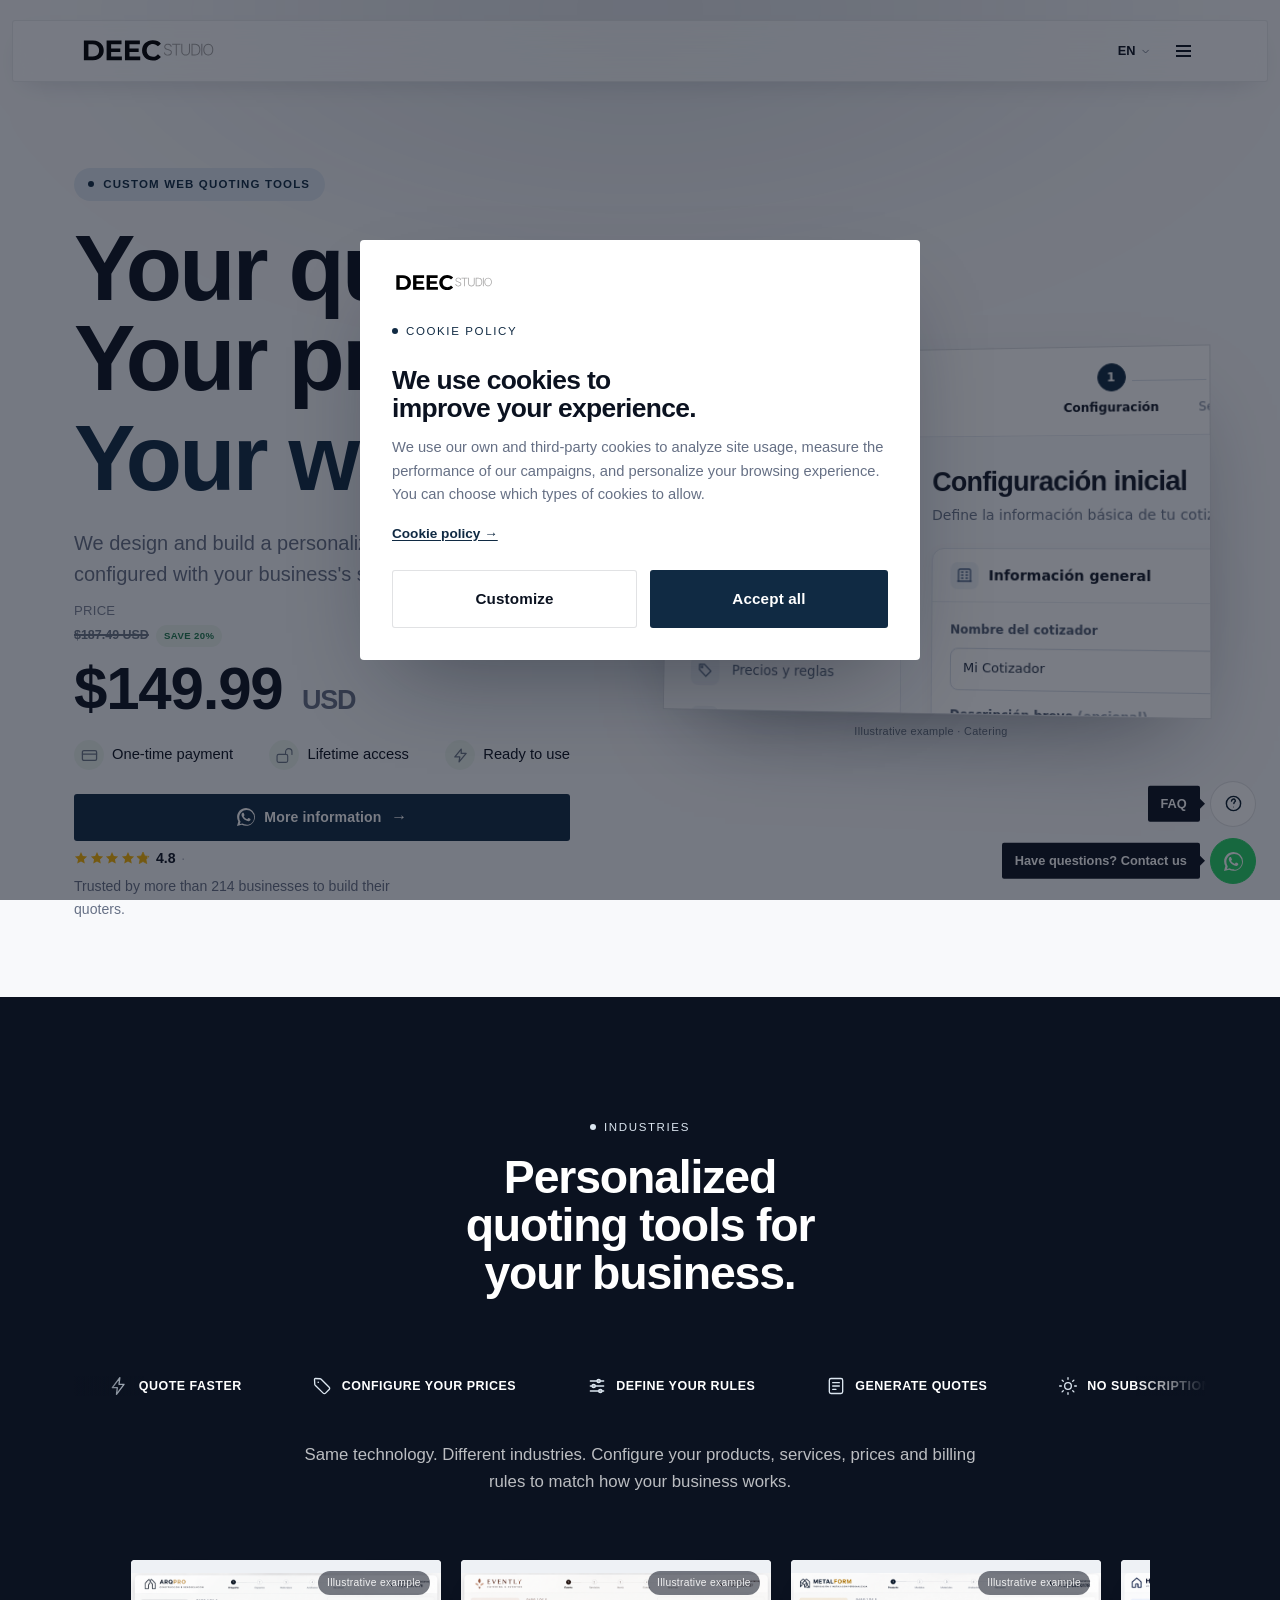
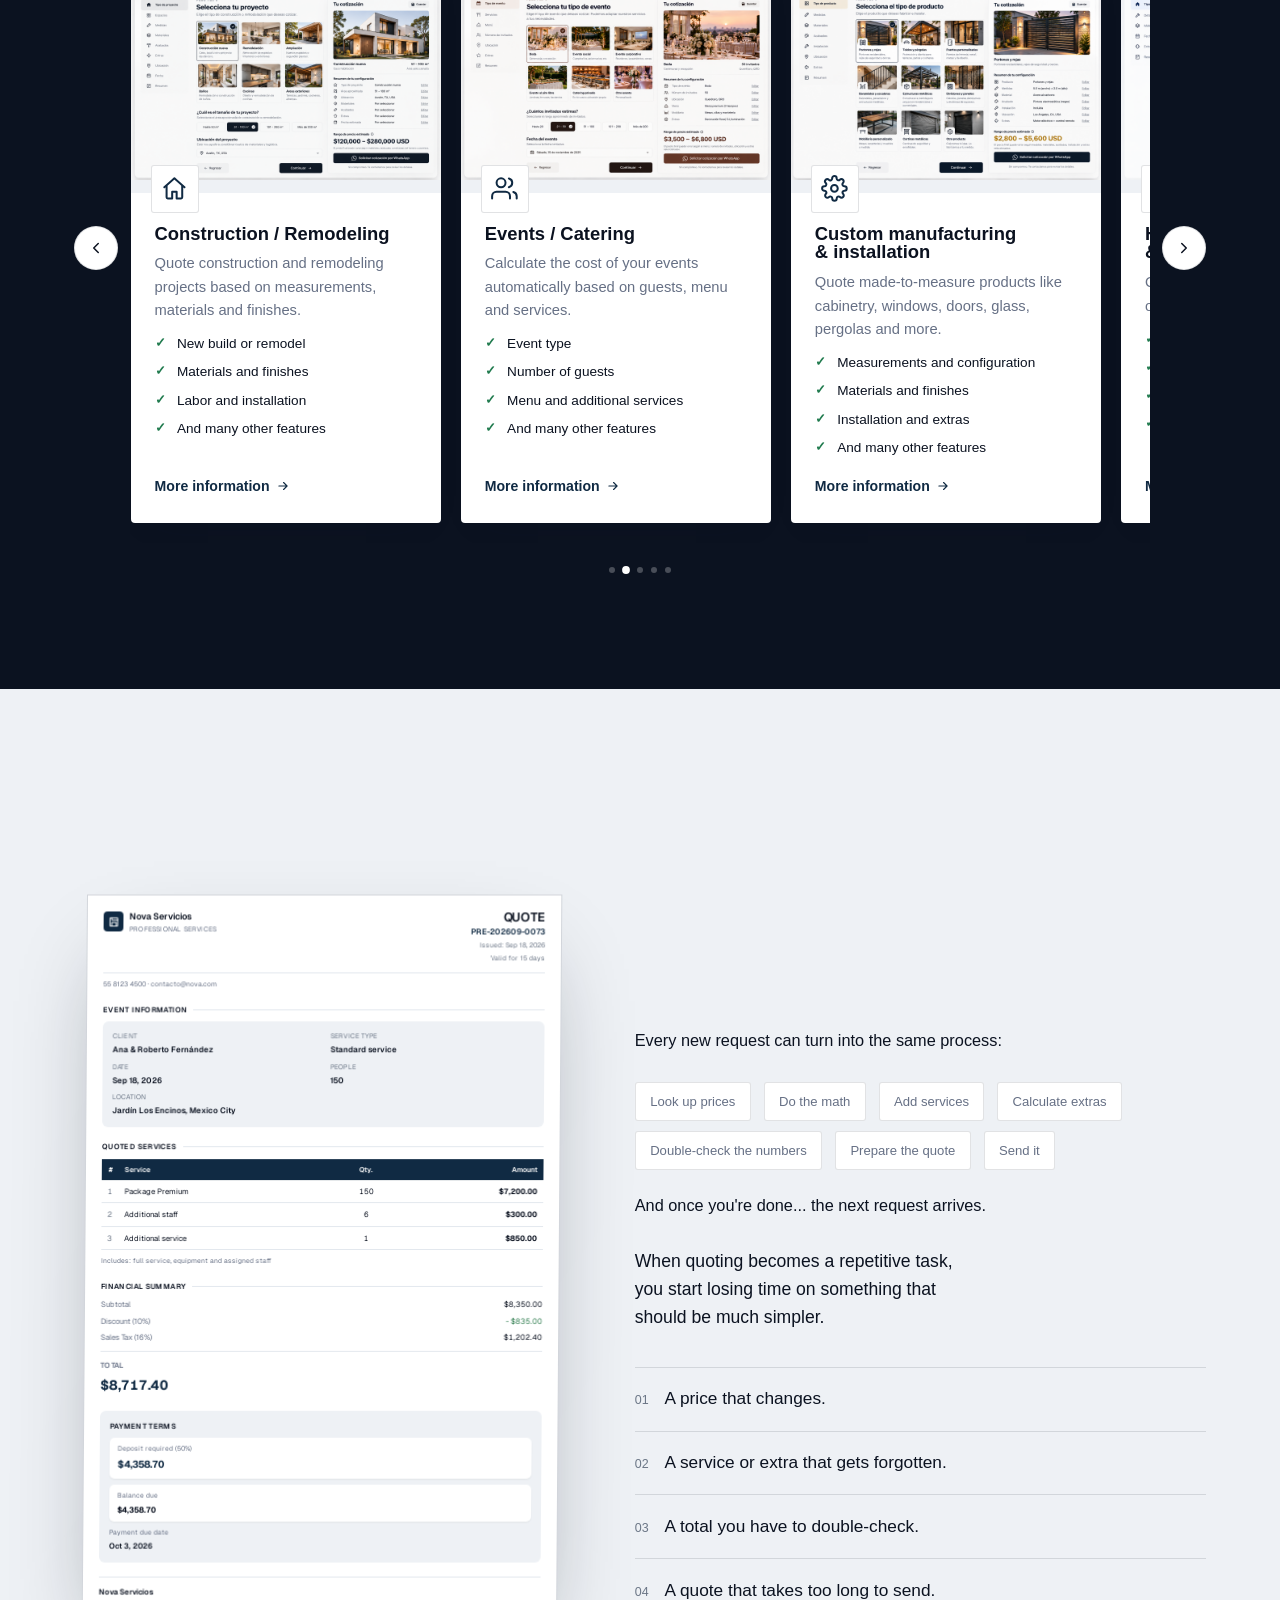
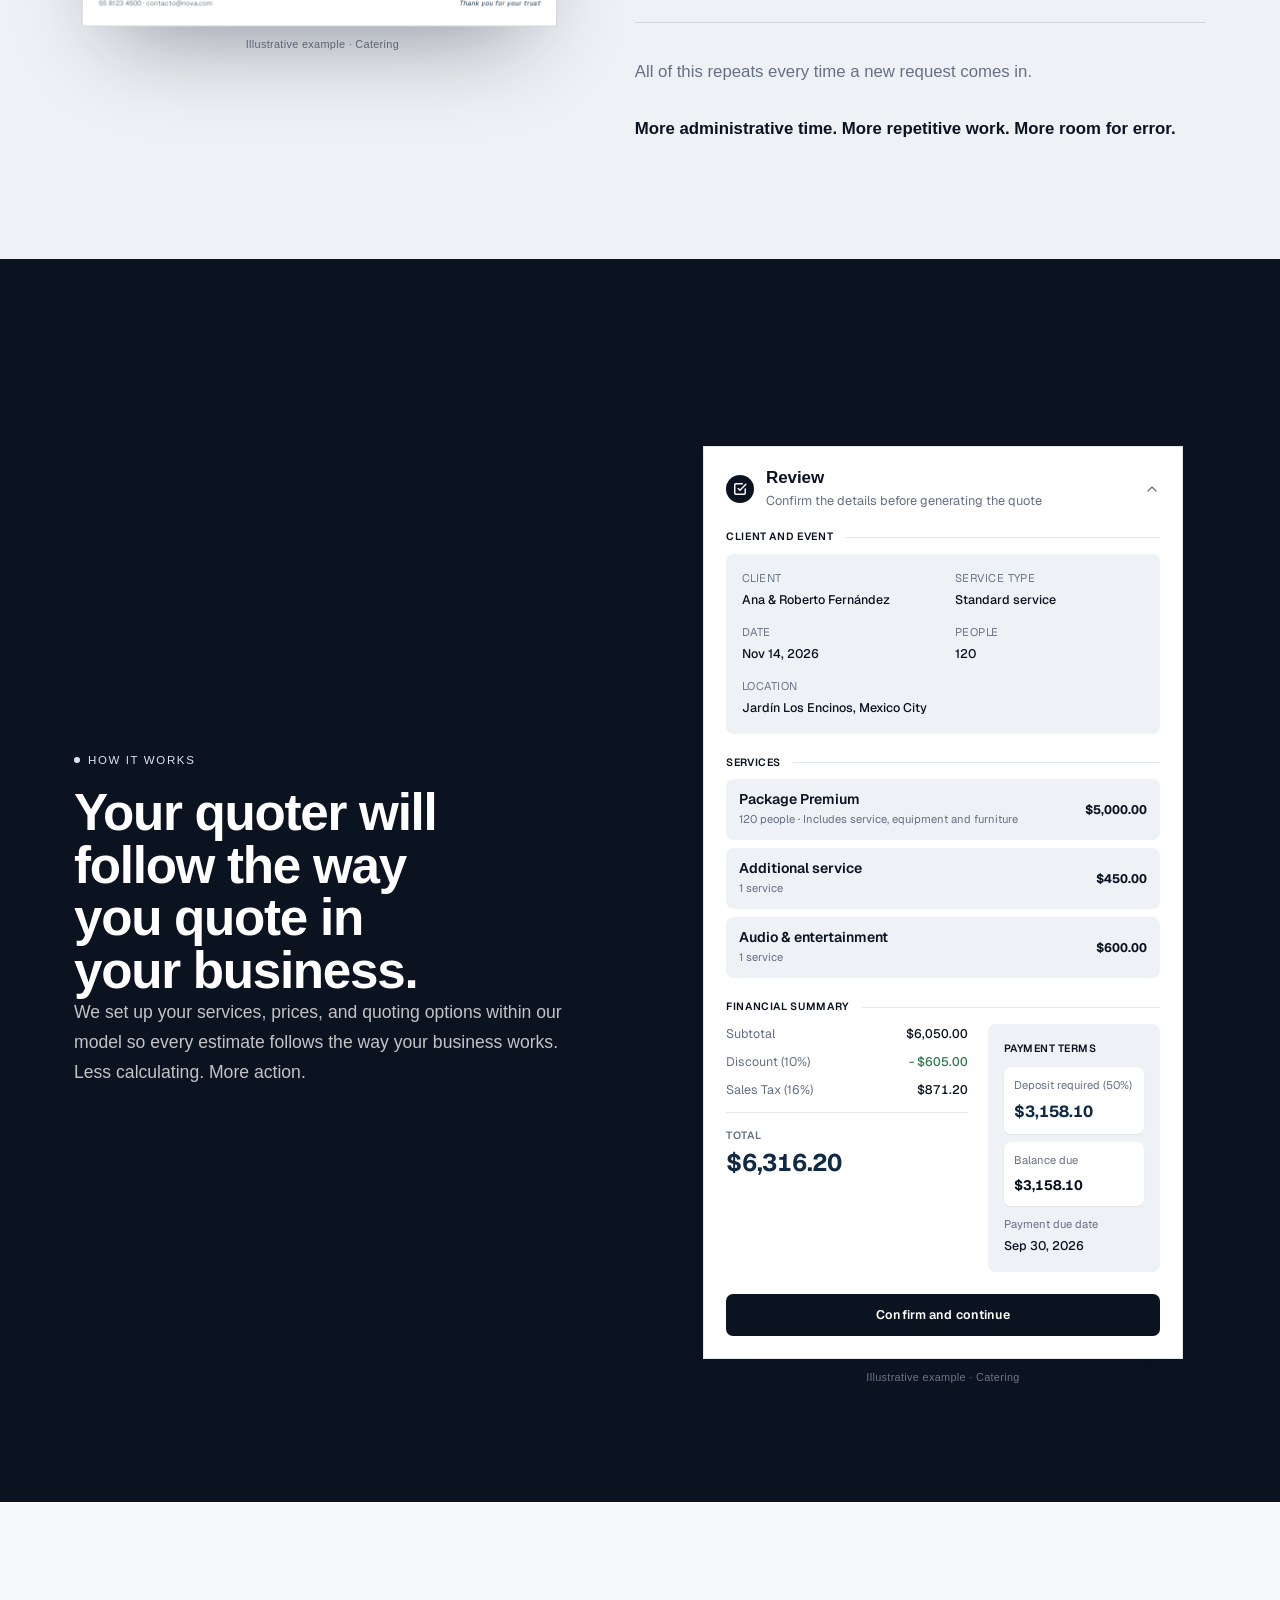
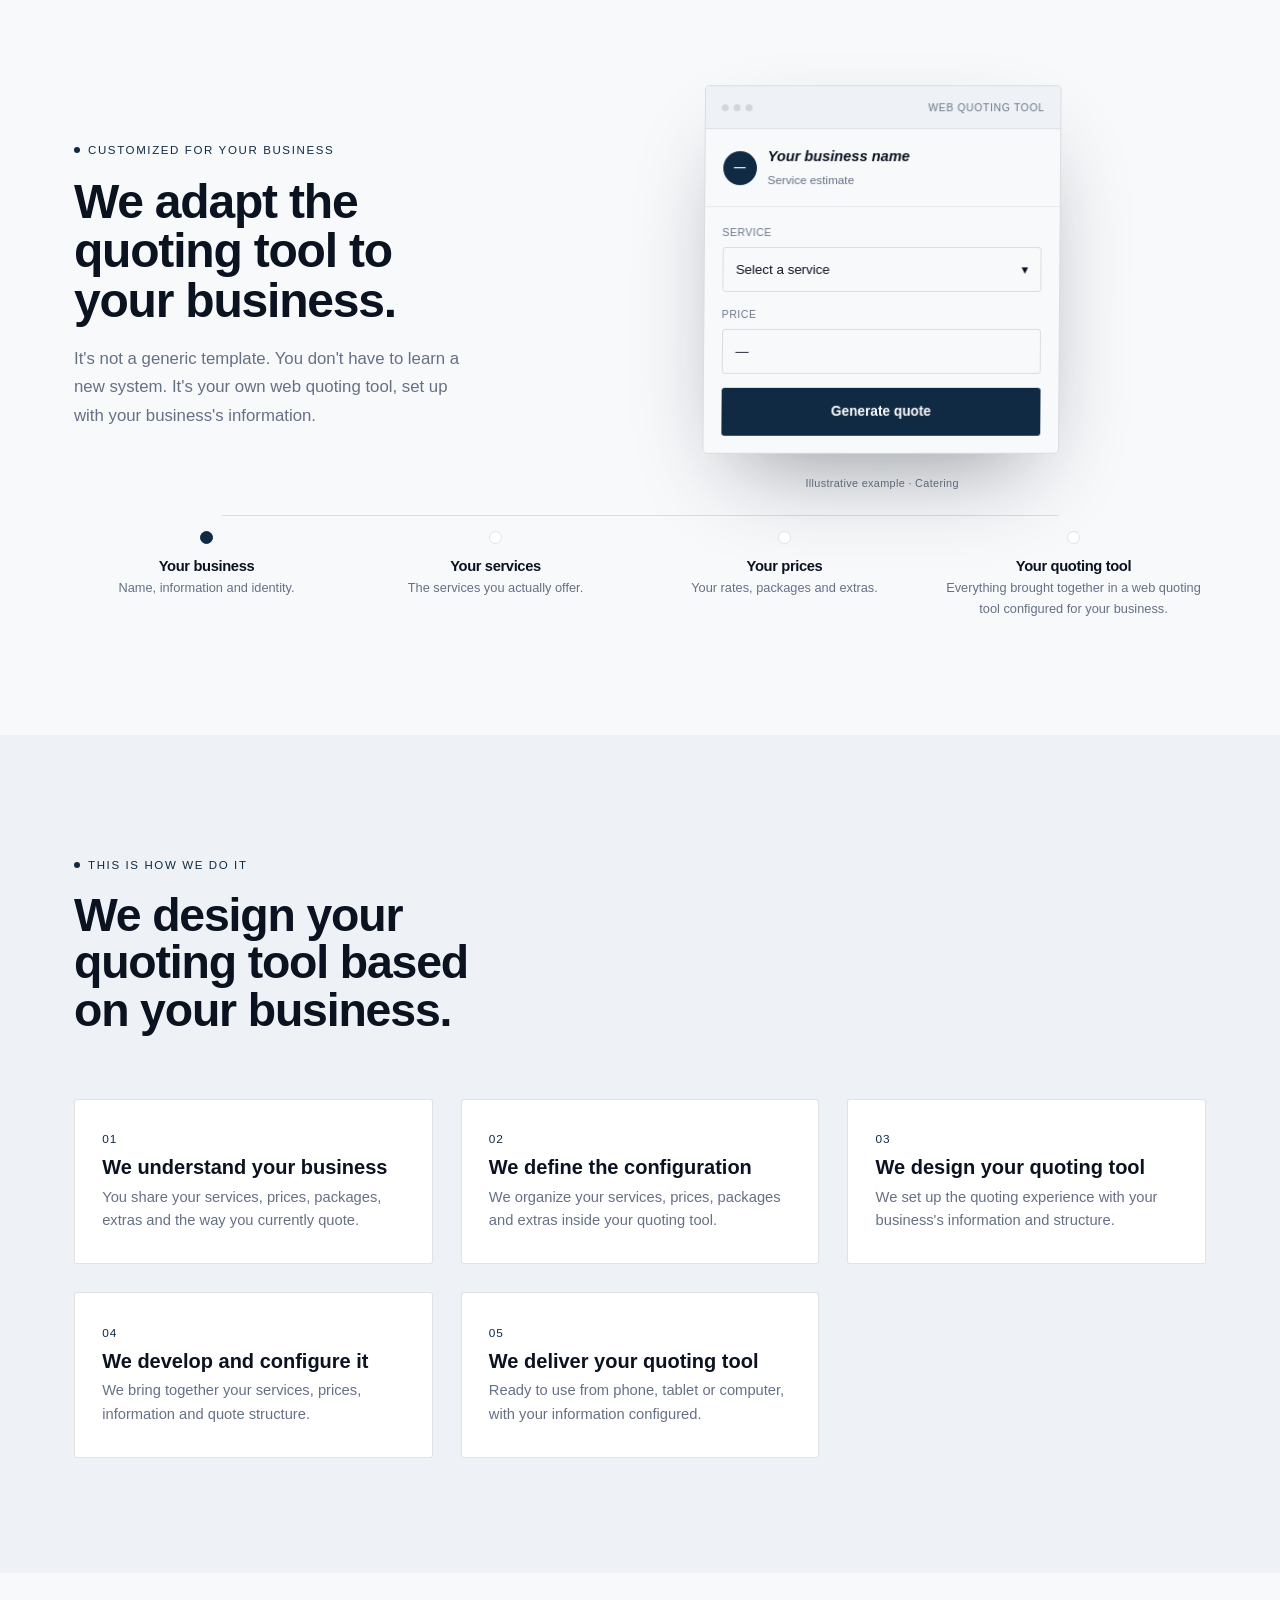
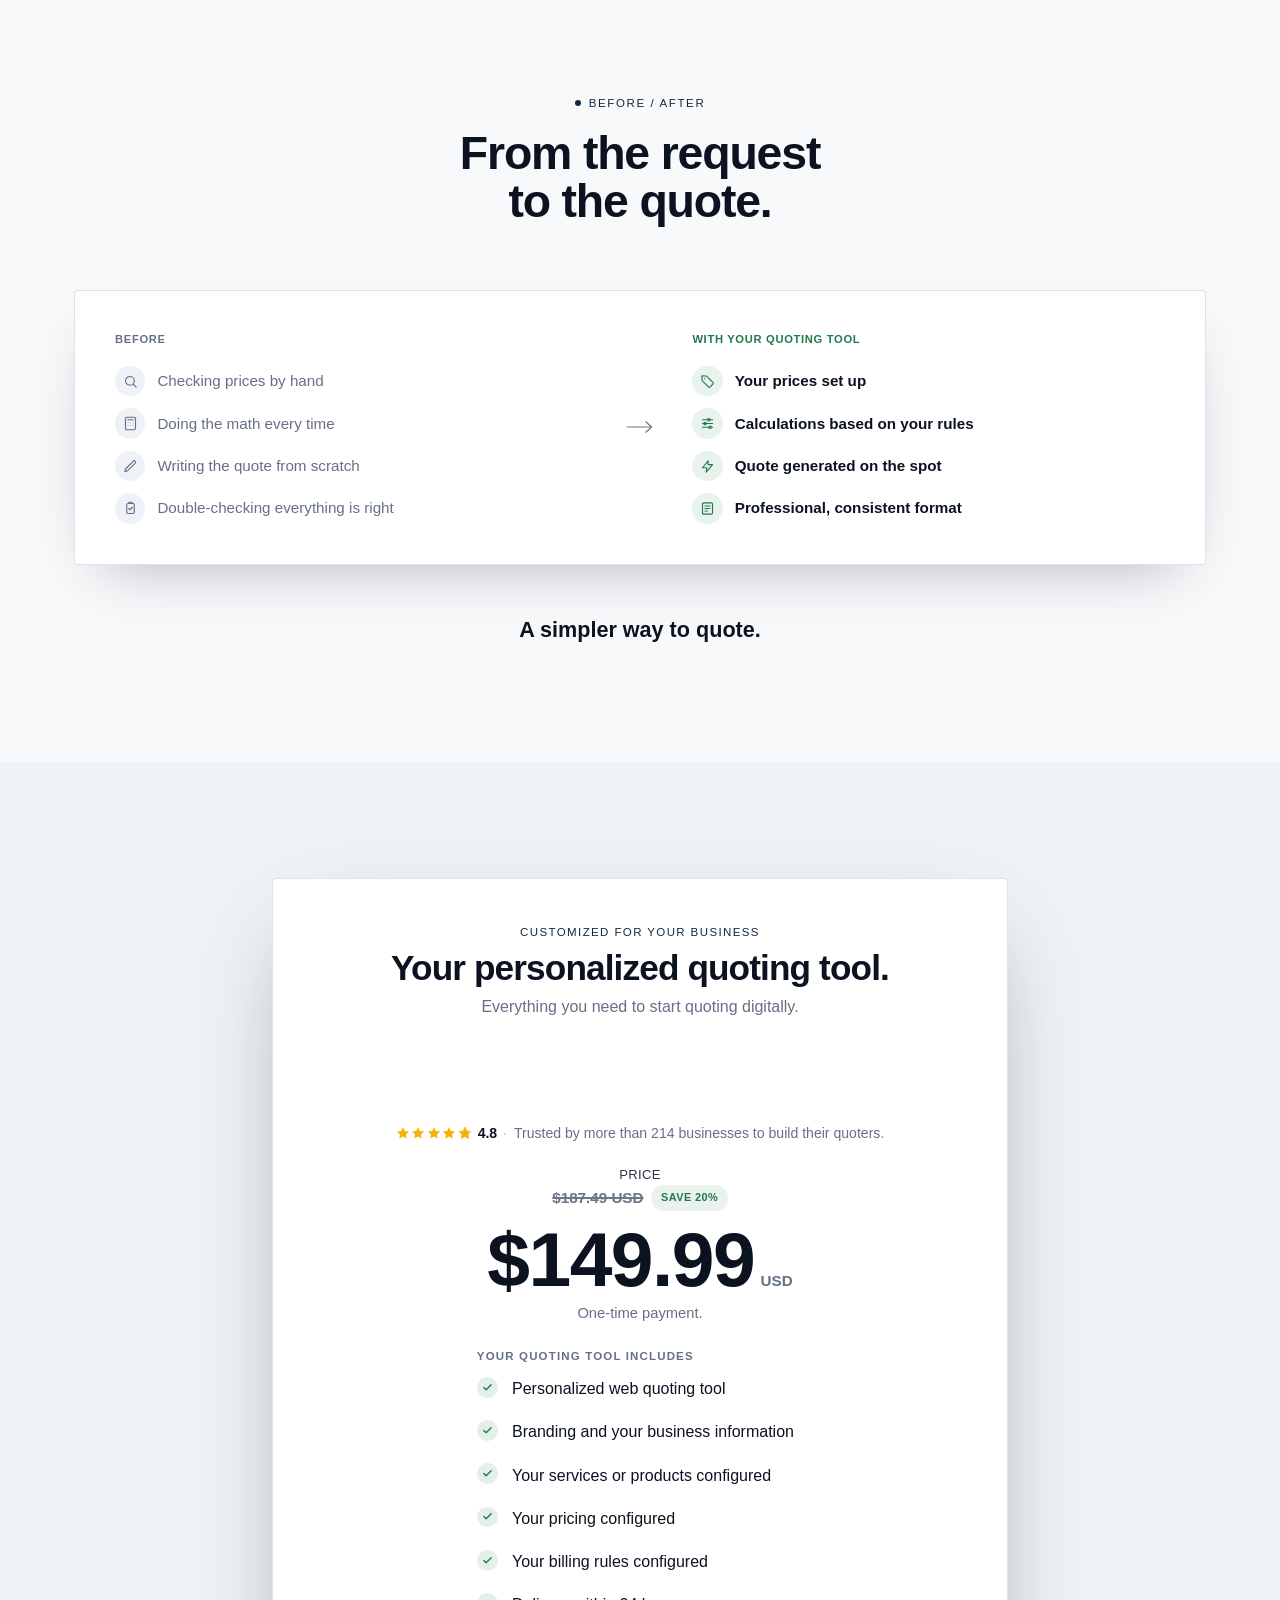
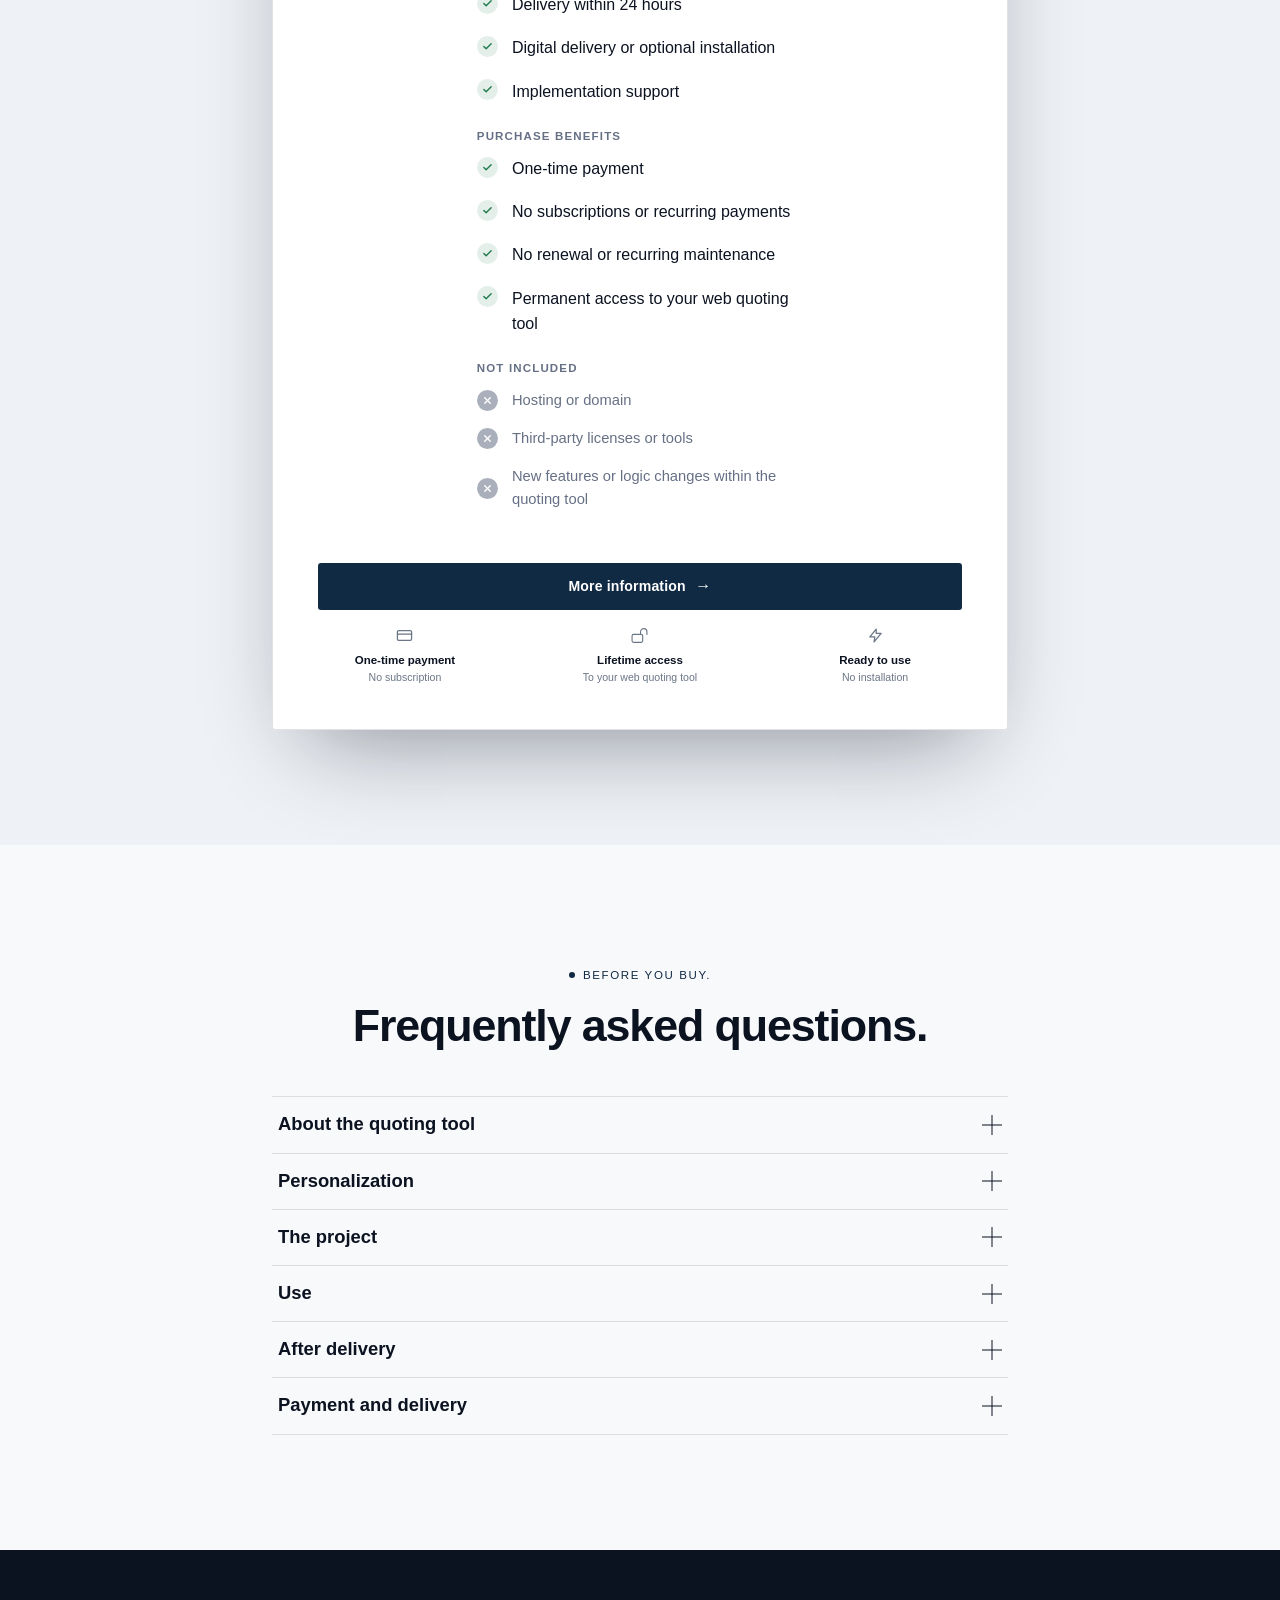
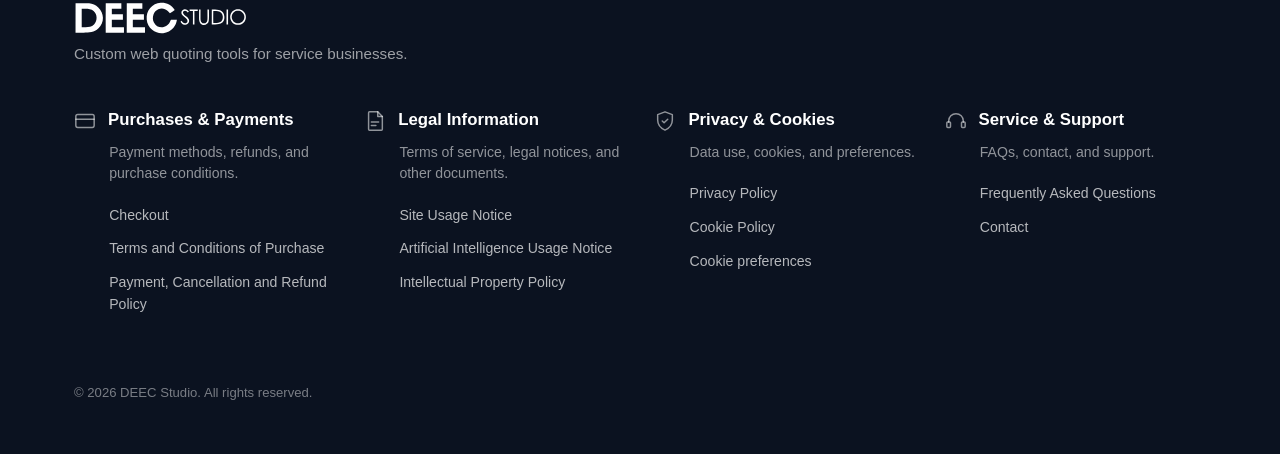
==== commit 6746cd4d: "Add files via upload" ====
--- a/Web Quoting Tools - DEEC Studio/index.html
+++ b/Web Quoting Tools - DEEC Studio/index.html
@@ -14,7 +14,7 @@
      hit this specific request. See also the css/js Cache-Control in
      _headers/.htaccess (stale-while-revalidate/stale-if-error) for the
      other half of this fix. -->
-<link rel="stylesheet" href="styles.css?v=202610061q" />
+<link rel="stylesheet" href="styles.css?v=202610062p" />
 
 <!-- Whop tracking pixel + Meta Pixel: NOT loaded here anymore. Both are
      consent-gated — they only load if the visitor accepts the "Análisis
@@ -62,7 +62,7 @@
 <link rel="stylesheet" href="https://fonts.googleapis.com/css2?family=Geist:wght@400;500;600;700&display=swap">
 </noscript>
 
-<link rel="icon" type="image/svg+xml" href="assets/favicon.svg?v=202610061q">
+<link rel="icon" type="image/svg+xml" href="assets/favicon.svg?v=202610062p">
 </head>
 <body>
 <a class="skip-link" href="#main" data-i18n="a11y.skipLink">Saltar al contenido</a>
@@ -143,6 +143,38 @@
     <p class="hero-sub" data-i18n="hero.sub">Diseñamos y desarrollamos un cotizador web personalizado, configurado con los servicios, precios y opciones de tu negocio.</p>
     </div>
 
+    <div class="hero-cta">
+      <div class="hero-price-block">
+        <p class="price-tag" data-i18n="oferta.priceTag">PRECIO</p>
+        <div class="price-compare price-compare-hero">
+          <span class="price-was">$187.49 USD</span>
+          <span class="price-badge" data-i18n="offer.badge">Ahorra 20%</span>
+        </div>
+        <p class="hero-price-now">$149.99 <span class="hero-price-unit">USD</span></p>
+      </div>
+
+      <ul class="checkout-trustbar">
+        <li>
+          <span class="hero-trust-icon" aria-hidden="true"><svg viewBox="0 0 24 24" fill="none" stroke="currentColor" stroke-width="1.8" stroke-linecap="round" stroke-linejoin="round"><rect x="2" y="5" width="20" height="14" rx="2"/><line x1="2" y1="10" x2="22" y2="10"/></svg></span>
+          <span><strong data-i18n="trust.paid">Pago único</strong></span>
+        </li>
+        <li>
+          <span class="hero-trust-icon" aria-hidden="true"><svg viewBox="0 0 24 24" fill="none" stroke="currentColor" stroke-width="1.6" stroke-linecap="round" stroke-linejoin="round"><path d="M13.5 10.5V6.75a4.5 4.5 0 1 1 9 0v3.75M3.75 21.75h10.5a2.25 2.25 0 0 0 2.25-2.25v-6.75a2.25 2.25 0 0 0-2.25-2.25H3.75a2.25 2.25 0 0 0-2.25 2.25v6.75a2.25 2.25 0 0 0 2.25 2.25Z"/></svg></span>
+          <span><strong data-i18n="trust.access">Acceso permanente</strong></span>
+        </li>
+        <li>
+          <span class="hero-trust-icon" aria-hidden="true"><svg viewBox="0 0 24 24" fill="none" stroke="currentColor" stroke-width="1.8" stroke-linecap="round" stroke-linejoin="round"><path d="M13 3L4 14H11L10 21L20 9H13L13 3Z"/></svg></span>
+          <span><strong data-i18n="trust.ready">Listo para usar</strong></span>
+        </li>
+      </ul>
+
+      <a class="btn btn-primary btn-lg btn-hero" data-whatsapp-cta href="#">
+        <span class="btn-hero-whatsapp-icon" aria-hidden="true"><svg viewBox="0 0 24 24" fill="currentColor"><path d="M17.472 14.382c-.297-.149-1.758-.867-2.03-.967-.273-.099-.471-.148-.67.15-.197.297-.767.966-.94 1.164-.173.199-.347.223-.644.075-.297-.15-1.255-.463-2.39-1.475-.883-.788-1.48-1.761-1.653-2.059-.173-.297-.018-.458.13-.606.134-.133.298-.347.446-.52.149-.174.198-.298.298-.497.099-.198.05-.371-.025-.52-.075-.149-.669-1.612-.916-2.207-.242-.579-.487-.5-.669-.51-.173-.008-.371-.01-.57-.01-.198 0-.52.074-.792.372-.272.297-1.04 1.016-1.04 2.479 0 1.462 1.065 2.875 1.213 3.074.149.198 2.096 3.2 5.077 4.487.709.306 1.262.489 1.694.626.712.226 1.36.194 1.872.118.571-.085 1.758-.719 2.006-1.413.248-.694.248-1.289.173-1.413-.074-.124-.272-.198-.57-.347z"/><path d="M12.05 21.9c-1.596 0-3.16-.415-4.53-1.2l-.326-.194-3.37.884.9-3.286-.213-.337a9.86 9.86 0 0 1-1.51-5.25c0-5.45 4.44-9.885 9.9-9.885 2.643 0 5.126 1.03 6.994 2.898a9.82 9.82 0 0 1 2.9 6.994c-.003 5.45-4.444 9.876-9.744 9.876zm8.413-18.28A11.815 11.815 0 0 0 12.05 0C5.495 0 .16 5.327.157 11.874a11.84 11.84 0 0 0 1.596 5.96L0 24l6.335-1.652a11.9 11.9 0 0 0 5.71 1.452h.005c6.554 0 11.89-5.328 11.893-11.876a11.8 11.8 0 0 0-3.48-8.304z"/></svg></span>
+        <span data-i18n="hero.ctaMoreInfo">Más información</span>
+        <span class="btn-arrow" aria-hidden="true">→</span>
+      </a>
+    </div>
+
     <div class="hero-rating reveal">
       <span class="hero-rating-lead">
         <span class="hero-rating-stars" data-rating-stars="hero" aria-hidden="true"></span>
@@ -155,170 +187,167 @@
     <div class="hero-visual" aria-hidden="true">
       <div class="hero-mockup" data-mockup-tilt>
         <div class="mockup" data-mockup>
-          <div class="quote-builder-mockup">
-           <div class="qb-shell">
-            <aside class="qb-sidebar" data-reveal data-assembly-from="left">
-              <div class="qb-brand">
-                <span class="qb-brand-logo"><svg viewBox="0 0 24 24" fill="none" stroke="currentColor" stroke-width="2" stroke-linecap="round" stroke-linejoin="round"><path d="M17 21v-8H7v8M7 3v5h13" /><path d="M4 3h16v18H4z" /></svg></span>
-                <div>
-                  <div class="qb-brand-name">Nova</div>
-                  <div class="qb-brand-sub" data-i18n="qb.eventQuotingTool">Event Quoting Tool</div>
-                </div>
-              </div>
-              <nav class="qb-nav">
-                <div class="qb-nav-item active"><svg viewBox="0 0 24 24" fill="none" stroke="currentColor" stroke-width="2" stroke-linecap="round" stroke-linejoin="round"><path d="M12 5v14M5 12h14" /></svg><span data-i18n="pv.mockup.newQuote">New quote</span></div>
-                <div class="qb-nav-item"><svg viewBox="0 0 24 24" fill="none" stroke="currentColor" stroke-width="2" stroke-linecap="round" stroke-linejoin="round"><path d="M14 2H6a2 2 0 0 0-2 2v16a2 2 0 0 0 2 2h12a2 2 0 0 0 2-2V8z" /><path d="M14 2v6h6" /></svg><span data-i18n="qb.navQuotes">Quotes</span></div>
-                <div class="qb-nav-item"><svg viewBox="0 0 24 24" fill="none" stroke="currentColor" stroke-width="2" stroke-linecap="round" stroke-linejoin="round"><path d="M16 21v-2a4 4 0 0 0-4-4H6a4 4 0 0 0-4 4v2" /><circle cx="9" cy="7" r="4" /></svg><span data-i18n="qb.navClients">Clients</span></div>
-                <div class="qb-nav-item"><svg viewBox="0 0 24 24" fill="none" stroke="currentColor" stroke-width="2" stroke-linecap="round" stroke-linejoin="round"><rect x="3" y="3" width="7" height="7" /><rect x="14" y="3" width="7" height="7" /><rect x="14" y="14" width="7" height="7" /><rect x="3" y="14" width="7" height="7" /></svg><span data-i18n="mockup.services">Services</span></div>
-                <div class="qb-nav-item"><svg viewBox="0 0 24 24" fill="none" stroke="currentColor" stroke-width="2" stroke-linecap="round" stroke-linejoin="round"><circle cx="12" cy="12" r="3" /><path d="M19.4 15a1.65 1.65 0 0 0 .33 1.82l.06.06a2 2 0 1 1-2.83 2.83l-.06-.06a1.65 1.65 0 0 0-1.82-.33 1.65 1.65 0 0 0-1 1.51V21a2 2 0 0 1-4 0v-.09A1.65 1.65 0 0 0 9 19.4a1.65 1.65 0 0 0-1.82.33l-.06.06a2 2 0 1 1-2.83-2.83l.06-.06a1.65 1.65 0 0 0 .33-1.82 1.65 1.65 0 0 0-1.51-1H3a2 2 0 0 1 0-4h.09A1.65 1.65 0 0 0 4.6 9a1.65 1.65 0 0 0-.33-1.82l-.06-.06a2 2 0 1 1 2.83-2.83l.06.06a1.65 1.65 0 0 0 1.82.33H9a1.65 1.65 0 0 0 1-1.51V3a2 2 0 0 1 4 0v.09a1.65 1.65 0 0 0 1 1.51 1.65 1.65 0 0 0 1.82-.33l.06-.06a2 2 0 1 1 2.83 2.83l-.06.06a1.65 1.65 0 0 0-.33 1.82V9a1.65 1.65 0 0 0 1.51 1H21a2 2 0 0 1 0 4h-.09a1.65 1.65 0 0 0-1.51 1z" /></svg><span data-i18n="qb.navSettings">Settings</span></div>
-              </nav>
-              <div class="qb-sidebar-footer">
-                <div class="qb-sidebar-footer-name">DEEC Studio</div>
-                <div class="qb-sidebar-footer-sub" data-i18n="qb.specializedQuotingTool">Specialized quoting tool</div>
-              </div>
-            </aside>
-            <div class="qb-main">
-            <div class="qb-topbar" data-reveal data-assembly-from="top" data-reveal-delay="1">
-              <div class="qb-search"><svg viewBox="0 0 24 24" fill="none" stroke="currentColor" stroke-width="2" stroke-linecap="round" stroke-linejoin="round"><circle cx="11" cy="11" r="8" /><path d="M21 21l-4.3-4.3" /></svg><span data-i18n="qb.searchPlaceholder">Search services...</span></div>
-              <div class="qb-topbar-spacer"></div>
-              <div class="qb-autosaved"><span class="qb-autosaved-dot"></span><span data-i18n="qb.autosaved">Autosaved</span></div>
-              <div class="qb-btn-primary"><svg viewBox="0 0 24 24" fill="none" stroke="currentColor" stroke-width="2.5" stroke-linecap="round" stroke-linejoin="round"><path d="M12 5v14M5 12h14" /></svg><span data-i18n="pv.mockup.newQuote">New quote</span></div>
-            </div>
-
-            <div class="qb-page">
-              <p class="qb-eyebrow" data-i18n="qb.eyebrow" data-reveal data-reveal-delay="2">Catering quote builder</p>
-              <div class="qb-page-header-row" data-reveal data-reveal-delay="3">
-                <h3 class="qb-page-title" data-i18n="pv.mockup.newQuote">New quote</h3>
-                <span class="qb-folio-badge">PRE-202609-0073</span>
-              </div>
-              <p class="qb-page-subtitle" data-i18n="qb.pageSubtitle" data-reveal data-reveal-delay="4">Fill in the details, choose your services, and generate a professional quote.</p>
-
-              <div class="qb-settings-bar" data-reveal data-reveal-delay="5">
-                <div class="qb-settings-field">
-                  <span class="qb-settings-label" data-i18n="qb.market">Market</span>
-                  <div class="qb-fake-select"><svg class="qb-flag-us" viewBox="0 0 20 14"><rect width="20" height="14" fill="#B22234" /><rect y="1.08" width="20" height="1.08" fill="#fff" /><rect y="3.23" width="20" height="1.08" fill="#fff" /><rect y="5.38" width="20" height="1.08" fill="#fff" /><rect y="7.54" width="20" height="1.08" fill="#fff" /><rect y="9.69" width="20" height="1.08" fill="#fff" /><rect y="11.85" width="20" height="1.08" fill="#fff" /><rect width="8.6" height="7.54" fill="#3C3B6E" /></svg><span data-i18n="qb.marketValue">United States</span></div>
-                </div>
-                <div class="qb-settings-field">
-                  <span class="qb-settings-label" data-i18n="qb.language">Language</span>
-                  <div class="qb-fake-select"><svg class="qb-flag-us" viewBox="0 0 20 14"><rect width="20" height="14" fill="#B22234" /><rect y="1.08" width="20" height="1.08" fill="#fff" /><rect y="3.23" width="20" height="1.08" fill="#fff" /><rect y="5.38" width="20" height="1.08" fill="#fff" /><rect y="7.54" width="20" height="1.08" fill="#fff" /><rect y="9.69" width="20" height="1.08" fill="#fff" /><rect y="11.85" width="20" height="1.08" fill="#fff" /><rect width="8.6" height="7.54" fill="#3C3B6E" /></svg><span data-i18n="qb.languageValue">English</span></div>
-                </div>
-                <div class="qb-settings-field">
-                  <span class="qb-settings-label" data-i18n="qb.currency">Currency</span>
-                  <div class="qb-fake-select"><svg class="qb-flag-us" viewBox="0 0 20 14"><rect width="20" height="14" fill="#B22234" /><rect y="1.08" width="20" height="1.08" fill="#fff" /><rect y="3.23" width="20" height="1.08" fill="#fff" /><rect y="5.38" width="20" height="1.08" fill="#fff" /><rect y="7.54" width="20" height="1.08" fill="#fff" /><rect y="9.69" width="20" height="1.08" fill="#fff" /><rect y="11.85" width="20" height="1.08" fill="#fff" /><rect width="8.6" height="7.54" fill="#3C3B6E" /></svg>USD</div>
-                </div>
-              </div>
-
-              <div class="qb-stepper" data-reveal data-reveal-delay="6">
-                <div class="qb-step">
-                  <span class="qb-step-circle done"><svg viewBox="0 0 24 24" fill="none" stroke="currentColor" stroke-width="3" stroke-linecap="round" stroke-linejoin="round"><polyline points="20 6 9 17 4 12" /></svg></span>
-                  <span class="qb-step-label" data-i18n="qb.stepCustomer">Customer</span>
-                </div>
-                <div class="qb-step">
-                  <span class="qb-step-connector done"></span>
-                  <span class="qb-step-circle done"><svg viewBox="0 0 24 24" fill="none" stroke="currentColor" stroke-width="3" stroke-linecap="round" stroke-linejoin="round"><polyline points="20 6 9 17 4 12" /></svg></span>
-                  <span class="qb-step-label" data-i18n="qb.stepEvent">Event</span>
-                </div>
-                <div class="qb-step">
-                  <span class="qb-step-connector done"></span>
-                  <span class="qb-step-circle done"><svg viewBox="0 0 24 24" fill="none" stroke="currentColor" stroke-width="3" stroke-linecap="round" stroke-linejoin="round"><polyline points="20 6 9 17 4 12" /></svg></span>
-                  <span class="qb-step-label" data-i18n="mockup.services">Services</span>
-                </div>
-                <div class="qb-step">
-                  <span class="qb-step-connector done"></span>
-                  <span class="qb-step-circle done"><svg viewBox="0 0 24 24" fill="none" stroke="currentColor" stroke-width="3" stroke-linecap="round" stroke-linejoin="round"><polyline points="20 6 9 17 4 12" /></svg></span>
-                  <span class="qb-step-label" data-i18n="qb.stepCustom">Custom.</span>
-                </div>
-                <div class="qb-step">
-                  <span class="qb-step-connector done"></span>
-                  <span class="qb-step-circle current"><svg viewBox="0 0 24 24" fill="none" stroke="currentColor" stroke-width="2" stroke-linecap="round" stroke-linejoin="round"><path d="M14 2H6a2 2 0 0 0-2 2v16a2 2 0 0 0 2 2h12a2 2 0 0 0 2-2V8z" /><path d="M14 2v6h6" /></svg></span>
-                  <span class="qb-step-label" data-i18n="qb.stepReview">Review</span>
-                </div>
-                <div class="qb-step">
-                  <span class="qb-step-connector"></span>
-                  <span class="qb-step-circle pending"><svg viewBox="0 0 24 24" fill="none" stroke="currentColor" stroke-width="2" stroke-linecap="round" stroke-linejoin="round"><path d="M14 2H6a2 2 0 0 0-2 2v16a2 2 0 0 0 2 2h12a2 2 0 0 0 2-2V8z" /><path d="M14 2v6h6" /></svg></span>
-                  <span class="qb-step-label qb-faint" data-i18n="qb.stepQuote">Quote</span>
-                </div>
-              </div>
-
-              <div class="qb-cards">
-                <div class="qb-card" data-reveal data-reveal-delay="7">
-                  <div class="qb-card-header">
-                    <span class="qb-card-icon done"><svg viewBox="0 0 24 24" fill="none" stroke="currentColor" stroke-width="3" stroke-linecap="round" stroke-linejoin="round"><polyline points="20 6 9 17 4 12" /></svg></span>
-                    <div class="qb-card-text">
-                      <p class="qb-card-title" data-i18n="qb.cardCustomerInfo">Customer Information</p>
-                      <p class="qb-card-summary">Ana &amp; Robert · 555 123 45 56</p>
-                    </div>
-                    <span class="qb-card-chevron"><svg viewBox="0 0 24 24" fill="none" stroke="currentColor" stroke-width="2" stroke-linecap="round" stroke-linejoin="round"><polyline points="6 9 12 15 18 9" /></svg></span>
-                  </div>
-                </div>
-                <div class="qb-card" data-reveal data-reveal-delay="8">
-                  <div class="qb-card-header">
-                    <span class="qb-card-icon done"><svg viewBox="0 0 24 24" fill="none" stroke="currentColor" stroke-width="3" stroke-linecap="round" stroke-linejoin="round"><polyline points="20 6 9 17 4 12" /></svg></span>
-                    <div class="qb-card-text">
-                      <p class="qb-card-title" data-i18n="qb.stepEvent">Event</p>
-                      <p class="qb-card-summary" data-i18n="qb.cardSummaryEvent">Wedding · September 18, 2026 · 150 guests</p>
-                    </div>
-                    <span class="qb-card-chevron"><svg viewBox="0 0 24 24" fill="none" stroke="currentColor" stroke-width="2" stroke-linecap="round" stroke-linejoin="round"><polyline points="6 9 12 15 18 9" /></svg></span>
-                  </div>
-                </div>
-                <div class="qb-card" data-reveal data-reveal-delay="9">
-                  <div class="qb-card-header">
-                    <span class="qb-card-icon done"><svg viewBox="0 0 24 24" fill="none" stroke="currentColor" stroke-width="3" stroke-linecap="round" stroke-linejoin="round"><polyline points="20 6 9 17 4 12" /></svg></span>
-                    <div class="qb-card-text">
-                      <p class="qb-card-title" data-i18n="mockup.services">Services</p>
-                      <p class="qb-card-summary" data-i18n="qb.cardSummaryServices">Package Premium · On-site service</p>
-                    </div>
-                    <span class="qb-card-chevron"><svg viewBox="0 0 24 24" fill="none" stroke="currentColor" stroke-width="2" stroke-linecap="round" stroke-linejoin="round"><polyline points="6 9 12 15 18 9" /></svg></span>
-                  </div>
-                </div>
-
-                <div class="qb-card" data-reveal data-reveal-delay="10">
-                  <div class="qb-card-header">
-                    <span class="qb-card-icon current"><svg viewBox="0 0 24 24" fill="none" stroke="currentColor" stroke-width="2" stroke-linecap="round" stroke-linejoin="round"><path d="M14 2H6a2 2 0 0 0-2 2v16a2 2 0 0 0 2 2h12a2 2 0 0 0 2-2V8z" /><path d="M14 2v6h6" /></svg></span>
-                    <div class="qb-card-text">
-                      <p class="qb-card-title" data-i18n="qb.stepReview">Review</p>
-                      <p class="qb-card-summary" data-i18n="qb.cardReviewSummary">Full summary and final calculation.</p>
-                    </div>
-                    <span class="qb-card-chevron qb-up"><svg viewBox="0 0 24 24" fill="none" stroke="currentColor" stroke-width="2" stroke-linecap="round" stroke-linejoin="round"><polyline points="6 9 12 15 18 9" /></svg></span>
-                  </div>
-                  <div class="qb-card-content">
-                    <div class="qb-section">
-                      <div class="qb-section-title-row">
-                        <span class="qb-section-label" data-i18n="mockup.clientAndEvent">Client and event</span>
-                        <span class="qb-section-rule"></span>
+          <div class="hero-mockup-v4">
+           <div class="v4-scale">
+            <div class="app">
+
+              <header class="topbar">
+                <div class="brand"><b>DEEC</b><span>STUDIO</span></div>
+
+                <div class="steps">
+                  <div class="step active"><div class="step-number">1</div><div>Configuración</div></div>
+                  <div class="step"><div class="step-number">2</div><div>Servicios</div></div>
+                  <div class="step"><div class="step-number">3</div><div>Opciones</div></div>
+                  <div class="step"><div class="step-number">4</div><div>Precios</div></div>
+                  <div class="step"><div class="step-number">5</div><div>Revisar</div></div>
+                  <div class="step"><div class="step-number">6</div><div>Cotización</div></div>
+                </div>
+
+                <div class="top-actions">
+                  <div class="draft"><svg class="svg-icon" viewBox="0 0 24 24" fill="none"><path d="M5 3h11l3 3v15H5z"/><path d="M8 3v6h8V3M8 15h8v6H8z"/></svg> Guardar borrador</div>
+                  <button class="icon-btn" aria-label="Más opciones">⋮</button>
+                </div>
+              </header>
+
+              <main class="body">
+
+                <aside class="sidebar">
+                  <div class="side-label">Configuración</div>
+                  <div class="nav-item active"><span class="nav-icon-box"><svg class="svg-icon" viewBox="0 0 24 24" fill="none"><path d="M12 8.5a3.5 3.5 0 1 0 0 7 3.5 3.5 0 0 0 0-7Z"/><path d="M19.4 15a1.7 1.7 0 0 0 .34 1.88l.06.06-1.7 1.7-.06-.06a1.7 1.7 0 0 0-1.88-.34 1.7 1.7 0 0 0-1.03 1.56V20h-2.4v-.2a1.7 1.7 0 0 0-1.03-1.56 1.7 1.7 0 0 0-1.88.34l-.06.06-1.7-1.7.06-.06A1.7 1.7 0 0 0 8.46 15a1.7 1.7 0 0 0-1.56-1.03h-.2v-2.4h.2A1.7 1.7 0 0 0 8.46 10a1.7 1.7 0 0 0-.34-1.88l-.06-.06 1.7-1.7.06.06a1.7 1.7 0 0 0 1.88.34A1.7 1.7 0 0 0 12.73 5.2V5h2.4v.2a1.7 1.7 0 0 0 1.03 1.56 1.7 1.7 0 0 0 1.88-.34l.06-.06 1.7 1.7-.06.06A1.7 1.7 0 0 0 19.4 10a1.7 1.7 0 0 0 1.56 1.03h.2v2.4h-.2A1.7 1.7 0 0 0 19.4 15Z"/></svg></span>Configuración</div>
+                  <div class="nav-item"><span class="nav-icon-box"><svg class="svg-icon" viewBox="0 0 24 24" fill="none"><path d="M9 4.5A2.5 2.5 0 1 1 14 6v2h2a2.5 2.5 0 1 1 1.5 4.5H16v2h-2a2.5 2.5 0 1 1-4.5 1.5H7.5A2.5 2.5 0 1 1 6 11.5H8v-2H6a2.5 2.5 0 1 1 3-5Z"/></svg></span>Servicios y productos</div>
+                  <div class="nav-item"><span class="nav-icon-box"><svg class="svg-icon" viewBox="0 0 24 24" fill="none"><path d="M12 8.5a3.5 3.5 0 1 0 0 7 3.5 3.5 0 0 0 0-7Z"/><path d="M19.4 15a1.7 1.7 0 0 0 .34 1.88l.06.06-1.7 1.7-.06-.06a1.7 1.7 0 0 0-1.88-.34 1.7 1.7 0 0 0-1.03 1.56V20h-2.4v-.2a1.7 1.7 0 0 0-1.03-1.56 1.7 1.7 0 0 0-1.88.34l-.06.06-1.7-1.7.06-.06A1.7 1.7 0 0 0 8.46 15a1.7 1.7 0 0 0-1.56-1.03h-.2v-2.4h.2A1.7 1.7 0 0 0 8.46 10a1.7 1.7 0 0 0-.34-1.88l-.06-.06 1.7-1.7.06.06a1.7 1.7 0 0 0 1.88.34A1.7 1.7 0 0 0 12.73 5.2V5h2.4v.2a1.7 1.7 0 0 0 1.03 1.56 1.7 1.7 0 0 0 1.88-.34l.06-.06 1.7 1.7-.06.06A1.7 1.7 0 0 0 19.4 10a1.7 1.7 0 0 0 1.56 1.03h.2v2.4h-.2A1.7 1.7 0 0 0 19.4 15Z"/></svg></span>Opciones y extras</div>
+                  <div class="nav-item"><span class="nav-icon-box"><svg class="svg-icon" viewBox="0 0 24 24" fill="none"><path d="m20 13-7 7-9-9V4h7l9 9Z"/><circle cx="7.5" cy="7.5" r="1"/></svg></span>Precios y reglas</div>
+                  <div class="nav-item"><span class="nav-icon-box"><svg class="svg-icon" viewBox="0 0 24 24" fill="none"><path d="M7 3h8l3 3v15H7z"/><path d="M15 3v4h4M10 11h5M10 15h5M10 19h3"/></svg></span>Impuestos</div>
+                  <div class="nav-item"><span class="nav-icon-box"><svg class="svg-icon" viewBox="0 0 24 24" fill="none"><path d="M12 4a8 8 0 0 0 0 16h1.2a1.8 1.8 0 0 0 0-3.6H12a1.7 1.7 0 0 1 0-3.4h2.5A5.5 5.5 0 0 0 20 7.5 7.98 7.98 0 0 0 12 4Z"/><circle cx="7.5" cy="10" r=".7"/><circle cx="10" cy="7" r=".7"/><circle cx="14" cy="7" r=".7"/></svg></span>Diseño y branding</div>
+                  <div class="nav-item"><span class="nav-icon-box"><svg class="svg-icon" viewBox="0 0 24 24" fill="none"><rect x="3" y="5" width="18" height="14" rx="2"/><path d="m4 7 8 6 8-6"/></svg></span>Correos y notificaciones</div>
+                  <div class="nav-item"><span class="nav-icon-box"><svg class="svg-icon" viewBox="0 0 24 24" fill="none"><path d="m9 15 6-6"/><path d="M7 17H5a4 4 0 0 1 0-8h4M17 7h2a4 4 0 0 1 0 8h-4"/></svg></span>Integraciones</div>
+                </aside>
+
+                <section class="workspace">
+                  <div class="heading">
+                    <div>
+                      <h1>Configuración inicial</h1>
+                      <p>Define la información básica de tu cotizador.</p>
+                    </div>
+                    <div class="status"><span class="status-dot"></span> Guardado automáticamente</div>
+                  </div>
+
+                  <section class="card">
+                    <div class="card-head">
+                      <span class="head-icon"><svg class="svg-icon" viewBox="0 0 24 24" fill="none"><path d="M4 20V6a2 2 0 0 1 2-2h12a2 2 0 0 1 2 2v14"/><path d="M8 8h2M14 8h2M8 12h2M14 12h2M8 16h2M14 16h2M3 20h18"/></svg></span>
+                      Información general
+                    </div>
+                    <div class="card-body grid-2">
+                      <div>
+                        <div class="field">
+                          <label>Nombre del cotizador</label>
+                          <div class="input">Mi Cotizador</div>
+                        </div>
+                        <div class="field">
+                          <label>Descripción breve <span style="color:#9aa4b4">(opcional)</span></label>
+                          <div class="input placeholder">Describe tu negocio o los servicios que ofreces...</div>
+                        </div>
                       </div>
-                      <dl class="qb-info-grid">
-                        <div class="qb-info-item"><dt data-i18n="mockup.client">Client</dt><dd>Ana &amp; Robert</dd></div>
-                        <div class="qb-info-item"><dt data-i18n="qb.type">Type</dt><dd data-i18n="mockup.wedding">Wedding</dd></div>
-                        <div class="qb-info-item"><dt data-i18n="mockup.date">Date</dt><dd data-i18n="mockup.dateSep18">Sep 18, 2026</dd></div>
-                        <div class="qb-info-item"><dt data-i18n="mockup.guests">Guests</dt><dd>150</dd></div>
-                      </dl>
-                    </div>
-                    <div class="qb-section">
-                      <div class="qb-section-title-row">
-                        <span class="qb-section-label" data-i18n="mockup.services">Services</span>
-                        <span class="qb-section-rule"></span>
+                      <div>
+                        <label>Logo de tu negocio <span style="color:#9aa4b4">(opcional)</span></label>
+                        <div class="logo-upload">
+                          <div>
+                            <div class="upload-icon"><svg class="svg-icon" viewBox="0 0 24 24" fill="none"><path d="M12 16V4M8 8l4-4 4 4"/><path d="M5 13v5a2 2 0 0 0 2 2h10a2 2 0 0 0 2-2v-5"/></svg></div>
+                            <strong>Sube tu logo</strong>
+                            PNG, JPG o SVG
+                          </div>
+                        </div>
                       </div>
-                      <div class="qb-services-list">
-                        <div class="qb-service-row"><span class="qb-service-name" data-i18n="mockup.packagePremium">Package Premium</span><span class="qb-service-price">$7,200.00</span></div>
-                        <div class="qb-service-row"><span class="qb-service-name"><span data-i18n="pv.mockup.tagWaiters">Additional waiters</span> &times; 6</span><span class="qb-service-price">$300.00</span></div>
+                    </div>
+                  </section>
+
+                  <section class="card">
+                    <div class="card-head">
+                      <span class="nav-icon-box"><svg class="svg-icon" viewBox="0 0 24 24" fill="none"><path d="M9 4.5A2.5 2.5 0 1 1 14 6v2h2a2.5 2.5 0 1 1 1.5 4.5H16v2h-2a2.5 2.5 0 1 1-4.5 1.5H7.5A2.5 2.5 0 1 1 6 11.5H8v-2H6a2.5 2.5 0 1 1 3-5Z"/></svg></span>
+                      Tipo de cotizador
+                    </div>
+                    <div class="card-body types">
+                      <div class="type selected">
+                        <span class="check">✓</span>
+                        <div class="type-icon"><svg class="svg-icon" viewBox="0 0 24 24" fill="none"><path d="M14 7a5 5 0 0 0 3 7l-7 7-3-3 7-7a5 5 0 0 0 0-6l3 3 3-3-3-3-3 3Z"/><path d="m5 5 3 3"/></svg></div>
+                        <strong>Servicios</strong>
+                        <p>Ideal para negocios basados en servicios.</p>
                       </div>
-                    </div>
-                    <div class="qb-section">
-                      <div class="qb-breakdown">
-                        <div class="qb-breakdown-row"><span data-i18n="mockup.subtotal">Subtotal</span><span class="qb-val">$7,500.00</span></div>
-                        <div class="qb-breakdown-row"><span data-i18n="qb.discountLabel">Discount</span><span class="qb-val qb-faint-val" data-i18n="qb.notApplicable">Not applicable</span></div>
-                        <div class="qb-breakdown-row"><span data-i18n="qb.salesTax14">Sales Tax (14%)</span><span class="qb-val">$1,050.00</span></div>
+                      <div class="type">
+                        <div class="type-icon"><svg class="svg-icon" viewBox="0 0 24 24" fill="none"><path d="m12 3 8 4.5v9L12 21l-8-4.5v-9L12 3Z"/><path d="m4 7.5 8 4.5 8-4.5M12 12v9"/></svg></div>
+                        <strong>Productos</strong>
+                        <p>Ideal para catálogos de productos.</p>
                       </div>
-                      <div class="qb-total-block">
-                        <span class="qb-total-label" data-i18n="mockup.total">Total</span>
-                        <span class="qb-total-value">$8,550.00</span>
+                      <div class="type">
+                        <div class="type-icon"><svg class="svg-icon" viewBox="0 0 24 24" fill="none"><path d="M4 7h16v13H4zM8 7V5h8v2M9 13h6M12 10v6"/></svg></div>
+                        <strong>Servicios y productos</strong>
+                        <p>Combina servicios y productos.</p>
                       </div>
                     </div>
-                  </div>
-                </div>
-              </div>
-            </div>
+                  </section>
+
+                  <section class="card">
+                    <div class="card-head">
+                      <span class="head-icon"><svg class="svg-icon" viewBox="0 0 24 24" fill="none"><circle cx="12" cy="12" r="9"/><path d="M3 12h18M12 3a14 14 0 0 1 0 18M12 3a14 14 0 0 0 0 18"/></svg></span>
+                      Configuración regional
+                    </div>
+                    <div class="card-body regional">
+                      <div class="field">
+                        <label>Moneda</label>
+                        <div class="select">USD - Dólar estadounidense <span class="chevron">⌄</span></div>
+                      </div>
+                      <div class="field">
+                        <label>Idioma</label>
+                        <div class="select">Español <span class="chevron">⌄</span></div>
+                      </div>
+                      <div class="field">
+                        <label>Zona horaria</label>
+                        <div class="select">(GMT-6) Ciudad de México <span class="chevron">⌄</span></div>
+                      </div>
+                    </div>
+                  </section>
+
+                  <div class="continue"><button>Continuar&nbsp;&nbsp; →</button></div>
+                </section>
+
+                <aside class="preview">
+                  <div class="preview-top">
+                    <h2>Vista previa</h2>
+                    <span style="font-size:11px;color:#8793a5">● En vivo</span>
+                  </div>
+
+                  <div class="device-pill">
+                    <span class="selected">Escritorio</span>
+                    <span>Móvil</span>
+                  </div>
+
+                  <div class="preview-shell">
+                    <div class="phone">
+                      <div class="phone-top">
+                        <div class="mini-brand"><svg class="svg-icon" style="display:inline-block;vertical-align:-4px;width:15px;height:15px" viewBox="0 0 24 24" fill="none"><path d="m12 3 8 4.5v9L12 21l-8-4.5v-9L12 3Z"/><path d="m4 7.5 8 4.5 8-4.5M12 12v9"/></svg> TU <span>LOGO</span></div>
+                        <div class="hamburger">☰</div>
+                      </div>
+                      <h3>Nueva cotización</h3>
+                      <p class="phone-sub">Completa los detalles y genera una cotización profesional.</p>
+
+                      <div class="progress">
+                        <div class="progress-item active"><b>1</b> Cliente</div>
+                        <div class="progress-item"><b>2</b> Servicios</div>
+                        <div class="progress-item"><b>3</b> Opciones</div>
+                        <div class="progress-item"><b>4</b> Revisar</div>
+                        <div class="progress-item"><b>5</b> Cotización</div>
+                      </div>
+
+                      <div class="preview-card">
+                        <div class="preview-image"><svg class="svg-icon" style="width:42px;height:42px;stroke-width:1.4" viewBox="0 0 24 24" fill="none"><rect x="3" y="4" width="18" height="16" rx="2"/><circle cx="8" cy="9" r="1.5"/><path d="m4 17 5-5 3 3 2-2 6 5"/></svg></div>
+                        <div class="preview-lines"><span></span><span></span></div>
+                        <div class="preview-total"><span>Total estimado</span><strong>$0.00 USD</strong></div>
+                      </div>
+                    </div>
+                  </div>
+                </aside>
+
+              </main>
             </div>
            </div>
           </div>
@@ -326,38 +355,6 @@
         <div class="mockup-glow" aria-hidden="true"></div>
       </div>
       <p class="mockup-caption" data-i18n="mockup.caption">Ejemplo ilustrativo · Catering</p>
-    </div>
-
-    <div class="hero-cta">
-      <div class="hero-price-block">
-        <p class="price-tag" data-i18n="oferta.priceTag">PRECIO</p>
-        <div class="price-compare price-compare-hero">
-          <span class="price-was">$187.49 USD</span>
-          <span class="price-badge" data-i18n="offer.badge">Ahorra 20%</span>
-        </div>
-        <p class="hero-price-now">$149.99 <span class="hero-price-unit">USD</span></p>
-        <p class="hero-price-legend" data-i18n="hero.priceLegend">Personalización y entrega en 24 horas.</p>
-      </div>
-
-      <a class="btn btn-primary btn-lg btn-hero" data-whatsapp-cta href="#">
-        <span data-i18n="hero.ctaMoreInfo">Más información</span>
-        <span class="btn-arrow" aria-hidden="true">→</span>
-      </a>
-
-      <ul class="checkout-trustbar">
-        <li>
-          <svg viewBox="0 0 24 24" fill="none" stroke="currentColor" stroke-width="1.8" stroke-linecap="round" stroke-linejoin="round"><rect x="2" y="5" width="20" height="14" rx="2"/><line x1="2" y1="10" x2="22" y2="10"/></svg>
-          <span><strong data-i18n="trust.paid">Pago único</strong><small data-i18n="trust.paid.sub">Sin suscripción</small></span>
-        </li>
-        <li>
-          <svg viewBox="0 0 24 24" fill="none" stroke="currentColor" stroke-width="1.6" stroke-linecap="round" stroke-linejoin="round"><path d="M13.5 10.5V6.75a4.5 4.5 0 1 1 9 0v3.75M3.75 21.75h10.5a2.25 2.25 0 0 0 2.25-2.25v-6.75a2.25 2.25 0 0 0-2.25-2.25H3.75a2.25 2.25 0 0 0-2.25 2.25v6.75a2.25 2.25 0 0 0 2.25 2.25Z"/></svg>
-          <span><strong data-i18n="trust.access">Acceso permanente</strong><small data-i18n="trust.access.sub">A tu cotizador web</small></span>
-        </li>
-        <li>
-          <svg viewBox="0 0 24 24" fill="none" stroke="currentColor" stroke-width="1.8" stroke-linecap="round" stroke-linejoin="round"><path d="M13 3L4 14H11L10 21L20 9H13L13 3Z"/></svg>
-          <span><strong data-i18n="trust.ready">Listo para usar</strong><small data-i18n="trust.ready.sub">Sin instalación</small></span>
-        </li>
-      </ul>
     </div>
   </div>
 </section>
@@ -1410,8 +1407,8 @@
   </div>
 </div>
 
-<script defer src="lib/manifest.js?v=202610061q"></script>
-<script defer src="lib/i18n.js?v=202610061q"></script>
-<script defer src="main.js?v=202610061q"></script>
+<script defer src="lib/manifest.js?v=202610062p"></script>
+<script defer src="lib/i18n.js?v=202610062p"></script>
+<script defer src="main.js?v=202610062p"></script>
 </body>
 </html>
--- a/Web Quoting Tools - DEEC Studio/styles.css
+++ b/Web Quoting Tools - DEEC Studio/styles.css
@@ -462,12 +462,22 @@
   gap: 2rem;
   text-align: left;
 }
+/* Mobile-only reorder: the mockup sits right after the copy (kicker/
+   H1/description) and before the price block, instead of trailing
+   after the rating at the very bottom. Desktop's grid-template-areas
+   (further down) assigns explicit grid positions, which wins over
+   `order` regardless, so this is naturally inert at ≥960px without
+   needing its own override. */
+@media (max-width: 959px) {
+  .hero-copy { order: 1; }
+  .hero-visual { order: 2; }
+  .hero-cta { order: 3; }
+  .hero-inner .hero-rating { order: 4; }
+}
 .hero-copy { max-width: 34rem; min-width: 0; }
 .hero-mockup {
   position: relative;
   width: 100%;
-  max-width: 30rem;
-  margin-inline: auto;
   perspective: 1400px;
 }
 .hero-mockup .mockup { border-radius: 0; }
@@ -757,7 +767,7 @@
 @media (min-width: 960px) {
   .hero-inner {
     grid-template-columns: minmax(0, 1fr) minmax(0, 1fr);
-    grid-template-areas: "copy visual" "rating visual" "cta visual";
+    grid-template-areas: "copy visual" "cta visual" "rating visual";
     align-items: start;
     row-gap: 1.4rem;
   }
@@ -767,12 +777,25 @@
   .hero-visual { grid-area: visual; align-self: center; }
 }
 .hero-kicker {
+  display: inline-flex;
+  align-items: center;
+  gap: .55rem;
   font-family: var(--mono);
-  font-size: .78rem;
-  letter-spacing: .16em;
+  font-weight: 600;
+  font-size: .72rem;
+  letter-spacing: .1em;
   text-transform: uppercase;
-  color: var(--ink-mute);
+  color: var(--accent);
+  background: var(--accent-soft);
+  padding: .45rem .9rem;
+  border-radius: 999px;
   margin-bottom: 1.4rem;
+}
+.hero-kicker::before {
+  content: "";
+  flex-shrink: 0;
+  width: 6px; height: 6px; border-radius: 50%;
+  background: var(--accent);
 }
 .hero-title {
   font-family: var(--display);
@@ -791,15 +814,54 @@
   line-height: 1.55;
 }
 .hero-cta {
-  margin-top: 2.2rem;
-  text-align: center;
+  margin-top: -.8rem;
+  text-align: left;
   width: 100%;
   max-width: 31rem;
-  margin-inline: auto;
 }
 .hero-price-block { margin-bottom: .9rem; }
 .hero-price-block .price-tag { color: var(--ink-mute); }
-.hero-price-block .price-compare-hero { justify-content: center; margin-bottom: .5rem; }
+.hero-price-block .price-compare-hero { justify-content: flex-start; margin-bottom: .5rem; }
+.hero-cta .checkout-trustbar {
+  display: flex;
+  flex-direction: row;
+  flex-wrap: nowrap;
+  justify-content: space-between;
+  column-gap: clamp(.35rem, 1.2vw, 1.2rem);
+  margin: 1.3rem 0 1.5rem;
+}
+.hero-cta .checkout-trustbar li {
+  flex: 0 0 auto;
+  flex-direction: row;
+  align-items: center;
+  text-align: left;
+  gap: clamp(.2rem, 1vw, .5rem);
+}
+.hero-trust-icon {
+  flex-shrink: 0;
+  display: inline-flex;
+  align-items: center;
+  justify-content: center;
+  width: clamp(22px, 5.5vw, 30px);
+  height: clamp(22px, 5.5vw, 30px);
+  border-radius: 50%;
+  background: color-mix(in srgb, var(--success) 10%, var(--paper));
+  color: var(--success);
+}
+.hero-trust-icon svg { width: 55%; height: 55%; }
+.hero-cta .checkout-trustbar strong { font-size: clamp(.76rem, 2.6vw, .92rem); font-weight: 400; white-space: nowrap; }
+@media (max-width: 359px) {
+  .hero-cta .checkout-trustbar { column-gap: .3rem; }
+  .hero-cta .checkout-trustbar li { gap: .2rem; }
+  .hero-trust-icon { width: 20px; height: 20px; }
+  .hero-cta .checkout-trustbar strong { font-size: .68rem; }
+}
+.btn-hero-whatsapp-icon {
+  display: inline-flex;
+  flex-shrink: 0;
+  width: 18px;
+  height: 18px;
+}
 .hero-price-now {
   margin-top: .3rem;
   font-family: var(--display);
@@ -2585,6 +2647,7 @@
 .hero-rating-score { font-weight: 700; color: var(--ink); }
 .hero-rating-sep { opacity: .5; }
 .hero-rating-center { justify-content: center; margin-inline: auto; margin-bottom: 1.2rem; }
+.hero-inner .hero-rating { flex-direction: column; align-items: flex-start; gap: .35rem; margin-top: -1rem; max-width: 20rem; }
 @media (max-width: 599px) { .hero-rating { font-size: .82rem; } }
 .sp-toast-body .hero-rating-lead { margin-bottom: .3rem; }
 
@@ -3975,3 +4038,528 @@
      the normal 1.5rem like every other page. */
   .checkout-grid { margin-inline: -.75rem; }
 }
+
+/* =============================================================
+   17. Hero mockup v4 — "dashboard" product screenshot
+   Self-contained, isolated token scope (.hero-mockup-v4 instead of
+   :root) so its --bg/--ink/--line/etc. names can't shadow the site's
+   own tokens of the same name. Rendered at its native 1440px design
+   width inside .v4-scale, then uniformly shrunk with a single
+   transform: scale() tied to the wrapper's own inline size via cqw
+   units — every pixel-based offset in the source (step connectors,
+   icon positions, etc.) stays internally consistent at any size, so
+   there's no need to port the original file's @media breakpoints.
+   Colors adapted to the DEEC house palette (navy, not SaaS-blue) —
+   see deec_studio_style_guide memory.
+   ============================================================= */
+.hero-mockup-v4 {
+  --bg:#f4f6fa;
+  --surface:#fff;
+  --surface-2:#f8fafc;
+  --ink:#111827;
+  --ink-2:#253149;
+  --muted:#69758a;
+  --muted-2:#98a2b3;
+  --line:#e5e9f0;
+  --line-2:#d8dee8;
+  --navy: var(--moss);
+  --blue: var(--moss);
+  --blue-soft: var(--moss-soft);
+  --green: var(--success);
+  --green-soft:#eaf8f0;
+  --shadow:0 18px 45px rgba(18,31,52,.08);
+  --shadow-soft:0 4px 14px rgba(18,31,52,.045);
+
+  position: relative;
+  width: 100%;
+  container-type: inline-size;
+  aspect-ratio: 1440 / 953;
+  overflow: hidden;
+  background: var(--surface);
+  font-family: Inter, ui-sans-serif, system-ui, -apple-system, BlinkMacSystemFont, "Segoe UI", sans-serif;
+  color: var(--ink);
+}
+.hero-mockup-v4 *{box-sizing:border-box}
+.hero-mockup-v4 button,.hero-mockup-v4 input,.hero-mockup-v4 select{font:inherit}
+.hero-mockup-v4 button{cursor:pointer}
+
+.hero-mockup-v4 .v4-scale{
+  position: absolute;
+  top: 0; left: 0;
+  width: 1440px;
+  transform: scale(calc(100cqw / 1440px));
+  transform-origin: top left;
+}
+/* At the Hero's mobile width the whole 1440px canvas was scaling down
+   to ~0.23x — small source text (13.5px sidebar labels, 11px card
+   copy) was rendering at ~3px, unreadable, and the busy "Vista previa"
+   phone panel on the right became indistinct noise. Below 768px, zoom
+   into the top-left ~950x713 region instead (brand, steps, sidebar,
+   "Información general" + "Tipo de cotizador" cards) by scaling
+   against that narrower reference width — same top-left anchor, just
+   a bigger scale factor — and crop the rest via the aspect-ratio box,
+   which keeps everything legible at the size this card actually
+   renders at on a phone. */
+@media (max-width: 767px) {
+  .hero-mockup-v4 { aspect-ratio: 950 / 713; }
+  .hero-mockup-v4 .v4-scale { transform: scale(calc(100cqw / 950px)); }
+}
+.hero-mockup-v4 .app{
+  width: 1440px;
+  background: var(--surface);
+  overflow: hidden;
+}
+
+/* TOP NAV */
+.hero-mockup-v4 .topbar{
+  height:88px;
+  display:flex;
+  align-items:center;
+  padding:0 28px;
+  border-bottom:1px solid var(--line);
+  background:rgba(255,255,255,.98);
+}
+.hero-mockup-v4 .brand{
+  width:230px;
+  flex:0 0 230px;
+  font-size:27px;
+  letter-spacing:-1.7px;
+}
+.hero-mockup-v4 .brand b{font-weight:800}
+.hero-mockup-v4 .brand span{font-weight:300;color:#8d96a5}
+
+.hero-mockup-v4 .steps{
+  flex:1;
+  display:flex;
+  justify-content:center;
+  align-self:stretch;
+  min-width:0;
+}
+.hero-mockup-v4 .step{
+  position:relative;
+  width:112px;
+  display:flex;
+  flex-direction:column;
+  align-items:center;
+  justify-content:center;
+  gap:7px;
+  color:#788499;
+  font-size:12px;
+  white-space:nowrap;
+}
+.hero-mockup-v4 .step:not(:last-child)::after{
+  content:"";
+  position:absolute;
+  width:72px;
+  height:1px;
+  background:#dce2eb;
+  top:33px;
+  left:76px;
+}
+.hero-mockup-v4 .step-number{
+  width:28px;
+  height:28px;
+  border:1px solid #dce2e9;
+  background:#f5f7fa;
+  color:#69768b;
+  border-radius:50%;
+  display:grid;
+  place-items:center;
+  font-size:12px;
+  font-weight:700;
+  position:relative;
+  z-index:2;
+}
+.hero-mockup-v4 .step.active{color:var(--ink);font-weight:600}
+.hero-mockup-v4 .step.active .step-number{
+  color:#fff;
+  background:var(--navy);
+  border-color:var(--navy);
+}
+.hero-mockup-v4 .top-actions{
+  width:205px;
+  flex:0 0 205px;
+  display:flex;
+  justify-content:flex-end;
+  align-items:center;
+  gap:20px;
+}
+.hero-mockup-v4 .draft{
+  display:flex;
+  align-items:center;
+  gap:8px;
+  color:#4e5b70;
+  font-size:13px;
+  white-space:nowrap;
+}
+.hero-mockup-v4 .icon-btn{
+  width:34px;height:34px;
+  display:grid;place-items:center;
+  border:0;background:transparent;color:#4b5870;
+  border-radius:8px;font-size:20px;
+}
+
+/* BODY */
+.hero-mockup-v4 .body{
+  display:grid;
+  grid-template-columns:245px minmax(600px,1fr) 335px;
+  min-height:780px;
+}
+.hero-mockup-v4 .sidebar{
+  border-right:1px solid var(--line);
+  padding:24px 15px;
+  background:#fff;
+}
+.hero-mockup-v4 .side-label{
+  padding:4px 13px 12px;
+  color:#a0a8b6;
+  font-size:10px;
+  font-weight:700;
+  letter-spacing:.09em;
+  text-transform:uppercase;
+}
+.hero-mockup-v4 .nav-item{
+  min-height:48px;
+  display:flex;
+  align-items:center;
+  gap:13px;
+  padding:0 13px;
+  margin:3px 0;
+  border-radius:9px;
+  color:#56647a;
+  font-size:13.5px;
+}
+.hero-mockup-v4 .nav-item.active{
+  color:#172033;
+  background:#edf4ff;
+  font-weight:650;
+  box-shadow:inset 3px 0 0 var(--blue);
+}
+.hero-mockup-v4 .nav-icon{
+  width:21px;
+  height:21px;
+  color:#6a7890;
+  display:grid;
+  place-items:center;
+  flex:none;
+}
+.hero-mockup-v4 .nav-item.active .nav-icon{color:var(--blue)}
+
+.hero-mockup-v4 .workspace{
+  padding:30px 30px 32px;
+  background:#fafbfd;
+  min-width:0;
+}
+.hero-mockup-v4 .heading{
+  display:flex;
+  justify-content:space-between;
+  align-items:flex-start;
+  margin-bottom:22px;
+}
+.hero-mockup-v4 .heading h1{
+  margin:0;
+  font-size:27px;
+  letter-spacing:-.75px;
+  line-height:1.15;
+}
+.hero-mockup-v4 .heading p{
+  margin:6px 0 0;
+  color:var(--muted);
+  font-size:14px;
+}
+.hero-mockup-v4 .status{
+  display:flex;
+  align-items:center;
+  gap:7px;
+  color:#607087;
+  font-size:11px;
+  padding-top:4px;
+}
+.hero-mockup-v4 .status-dot{
+  width:7px;height:7px;border-radius:50%;background:#22a15f;
+  box-shadow:0 0 0 3px #e6f6ed;
+}
+
+.hero-mockup-v4 .card{
+  background:#fff;
+  border:1px solid var(--line);
+  border-radius:12px;
+  margin-bottom:16px;
+  box-shadow:var(--shadow-soft);
+  overflow:hidden;
+}
+.hero-mockup-v4 .card-head{
+  min-height:53px;
+  display:flex;
+  align-items:center;
+  gap:10px;
+  padding:0 18px;
+  border-bottom:1px solid #edf0f4;
+  font-size:14px;
+  font-weight:700;
+}
+.hero-mockup-v4 .card-head .head-icon{
+  width:27px;height:27px;
+  border-radius:7px;
+  display:grid;place-items:center;
+  color:#4e6687;
+  background:#f1f5fa;
+}
+.hero-mockup-v4 .card-body{padding:18px}
+.hero-mockup-v4 .grid-2{
+  display:grid;
+  grid-template-columns:minmax(0,1fr) 225px;
+  gap:22px;
+}
+.hero-mockup-v4 .field{margin-bottom:15px}
+.hero-mockup-v4 .field:last-child{margin-bottom:0}
+.hero-mockup-v4 label{
+  display:block;
+  margin:0 0 7px;
+  color:#4d5a70;
+  font-size:12px;
+  font-weight:550;
+}
+.hero-mockup-v4 .input,.hero-mockup-v4 .select{
+  width:100%;
+  height:42px;
+  display:flex;
+  align-items:center;
+  padding:0 12px;
+  border:1px solid var(--line-2);
+  border-radius:8px;
+  background:#fff;
+  color:#263247;
+  font-size:13px;
+  box-shadow:inset 0 1px 1px rgba(20,35,55,.02);
+}
+.hero-mockup-v4 .input.placeholder{color:#9aa4b4}
+.hero-mockup-v4 .logo-upload{
+  height:105px;
+  border:1px dashed #cbd5e3;
+  border-radius:9px;
+  display:flex;
+  justify-content:center;
+  align-items:center;
+  text-align:center;
+  background:#fbfcfe;
+  color:#66748b;
+  font-size:11px;
+}
+.hero-mockup-v4 .logo-upload strong{display:block;color:#4a5870;font-size:12px;margin-bottom:3px}
+
+/* TYPES */
+.hero-mockup-v4 .types{display:grid;grid-template-columns:repeat(3,1fr);gap:12px}
+.hero-mockup-v4 .type{
+  position:relative;
+  min-height:126px;
+  border:1px solid var(--line-2);
+  border-radius:10px;
+  padding:16px 12px;
+  text-align:center;
+  background:#fff;
+}
+.hero-mockup-v4 .type.selected{
+  border:1.5px solid var(--blue);
+  background:#f8fbff;
+  box-shadow:0 0 0 3px rgba(16,42,67,.07);
+}
+.hero-mockup-v4 .check{
+  position:absolute;
+  right:9px;top:9px;
+  width:19px;height:19px;
+  border-radius:50%;
+  background:var(--blue);
+  color:#fff;
+  display:none;
+  place-items:center;
+  font-size:11px;
+}
+.hero-mockup-v4 .type.selected .check{display:grid}
+.hero-mockup-v4 .type-icon{
+  width:34px;height:34px;
+  margin:0 auto 9px;
+  border-radius:9px;
+  display:grid;place-items:center;
+  background:#f1f5fa;
+  color:#536987;
+}
+.hero-mockup-v4 .type.selected .type-icon{background:var(--blue-soft);color:var(--blue)}
+.hero-mockup-v4 .type strong{font-size:13px}
+.hero-mockup-v4 .type p{margin:6px auto 0;max-width:145px;color:#718096;font-size:11px;line-height:1.45}
+
+/* REGIONAL */
+.hero-mockup-v4 .regional{display:grid;grid-template-columns:1.2fr .8fr 1fr;gap:15px}
+.hero-mockup-v4 .select{justify-content:space-between;gap:10px}
+.hero-mockup-v4 .chevron{color:#78859a;font-size:12px}
+
+/* BUTTON */
+.hero-mockup-v4 .continue{display:flex;justify-content:flex-end;margin-top:4px}
+.hero-mockup-v4 .continue button{
+  min-width:137px;
+  height:43px;
+  border:0;
+  border-radius:9px;
+  background:var(--navy);
+  color:#fff;
+  font-size:13px;
+  font-weight:650;
+  box-shadow:0 6px 14px rgba(7,20,38,.14);
+}
+
+/* PREVIEW */
+.hero-mockup-v4 .preview{
+  border-left:1px solid var(--line);
+  padding:28px 18px 24px;
+  background:#f7f9fc;
+}
+.hero-mockup-v4 .preview-top{
+  display:flex;
+  justify-content:space-between;
+  align-items:center;
+  margin-bottom:16px;
+}
+.hero-mockup-v4 .preview h2{margin:0;font-size:15px;letter-spacing:-.2px}
+.hero-mockup-v4 .device-pill{
+  display:grid;
+  grid-template-columns:1fr 1fr;
+  padding:3px;
+  border-radius:22px;
+  background:#e8edf4;
+  margin-bottom:17px;
+}
+.hero-mockup-v4 .device-pill span{
+  height:31px;
+  display:grid;place-items:center;
+  border-radius:18px;
+  color:#657289;
+  font-size:11px;
+}
+.hero-mockup-v4 .device-pill .selected{
+  color:#fff;
+  background:var(--navy);
+  font-weight:650;
+  box-shadow:0 2px 5px rgba(10,22,39,.12);
+}
+.hero-mockup-v4 .preview-shell{
+  background:#fff;
+  border:1px solid var(--line);
+  border-radius:13px;
+  padding:10px;
+  box-shadow:var(--shadow-soft);
+}
+.hero-mockup-v4 .phone{
+  border:1px solid #e2e7ee;
+  border-radius:12px;
+  background:#fff;
+  min-height:585px;
+  padding:17px 15px 15px;
+}
+.hero-mockup-v4 .phone-top{
+  display:flex;justify-content:space-between;align-items:center;
+  margin-bottom:29px;
+}
+.hero-mockup-v4 .mini-brand{font-size:12px;font-weight:800;letter-spacing:-.5px}
+.hero-mockup-v4 .mini-brand span{font-weight:300;color:#9aa3b1}
+.hero-mockup-v4 .hamburger{font-size:17px;color:#27344a}
+.hero-mockup-v4 .phone h3{
+  margin:0 0 6px;
+  font-size:19px;
+  letter-spacing:-.45px;
+}
+.hero-mockup-v4 .phone-sub{
+  margin:0 0 20px;
+  color:#78869a;
+  font-size:11px;
+  line-height:1.5;
+}
+.hero-mockup-v4 .progress{display:grid;gap:7px;margin-bottom:23px}
+.hero-mockup-v4 .progress-item{
+  display:flex;align-items:center;gap:10px;
+  color:#7a879a;font-size:11px;
+}
+.hero-mockup-v4 .progress-item b{
+  width:25px;height:25px;border-radius:50%;
+  display:grid;place-items:center;
+  background:#f0f3f7;color:#6c7890;font-weight:600;
+}
+.hero-mockup-v4 .progress-item.active{color:#182235;font-weight:650}
+.hero-mockup-v4 .progress-item.active b{background:var(--navy);color:#fff}
+.hero-mockup-v4 .preview-card{
+  border:1px solid #e6eaf0;
+  border-radius:9px;
+  padding:10px;
+}
+.hero-mockup-v4 .preview-image{
+  height:112px;border-radius:7px;
+  background:linear-gradient(145deg,#edf2f8,#e5ebf3);
+  display:grid;place-items:center;
+  color:#b6c1d0;font-size:31px;
+}
+.hero-mockup-v4 .preview-lines{display:grid;gap:7px;margin-top:11px}
+.hero-mockup-v4 .preview-lines span{height:7px;border-radius:5px;background:#edf0f5}
+.hero-mockup-v4 .preview-lines span:last-child{width:68%}
+.hero-mockup-v4 .preview-total{
+  display:flex;justify-content:space-between;
+  margin-top:15px;padding-top:11px;
+  border-top:1px solid #edf0f4;
+  font-size:11px;color:#68768c;
+}
+.hero-mockup-v4 .preview-total strong{color:#172236;font-size:13px}
+
+/* Icons */
+.hero-mockup-v4 .svg-icon{
+  width:18px;
+  height:18px;
+  flex:0 0 18px;
+  display:block;
+  stroke:currentColor;
+  stroke-width:1.8;
+  stroke-linecap:round;
+  stroke-linejoin:round;
+}
+.hero-mockup-v4 .nav-icon-box{
+  width:30px;height:30px;
+  flex:0 0 30px;
+  display:grid;
+  place-items:center;
+  border-radius:8px;
+  background:#f2f5f9;
+  color:#62728a;
+}
+.hero-mockup-v4 .nav-item.active .nav-icon-box{
+  background:var(--blue-soft);
+  color:var(--blue);
+}
+.hero-mockup-v4 .head-icon{
+  width:28px;height:28px;
+  flex:0 0 28px;
+  display:grid;
+  place-items:center;
+  border-radius:7px;
+  background:#f1f5fa;
+  color:#536987;
+}
+.hero-mockup-v4 .type-icon{
+  width:34px;height:34px;
+  margin:0 auto 9px;
+  display:grid;
+  place-items:center;
+  border-radius:9px;
+  background:#f1f5fa;
+  color:#536987;
+}
+.hero-mockup-v4 .type.selected .type-icon{
+  background:var(--blue-soft);
+  color:var(--blue);
+}
+.hero-mockup-v4 .upload-icon{
+  width:32px;height:32px;
+  margin:0 auto 6px;
+  border:1px solid #d7dee9;
+  border-radius:8px;
+  display:grid;
+  place-items:center;
+  color:#60718a;
+  background:#fff;
+}
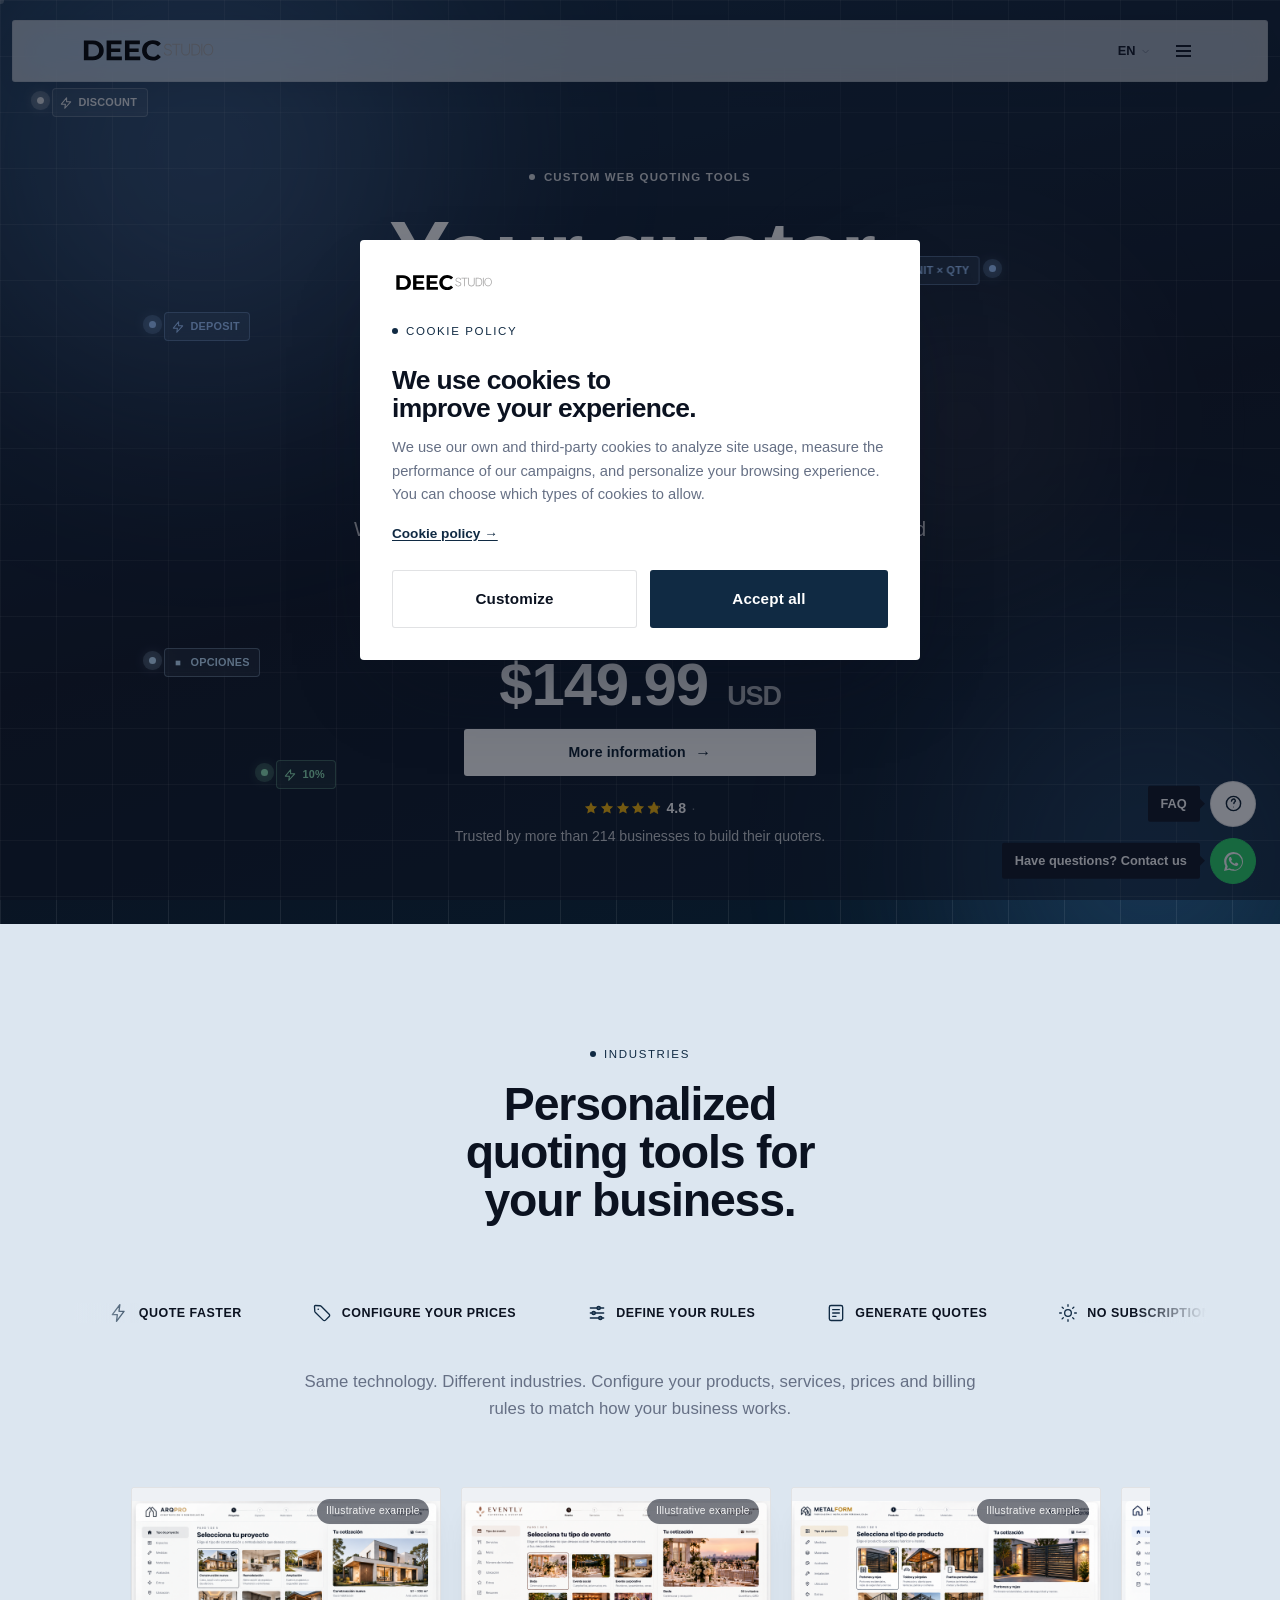
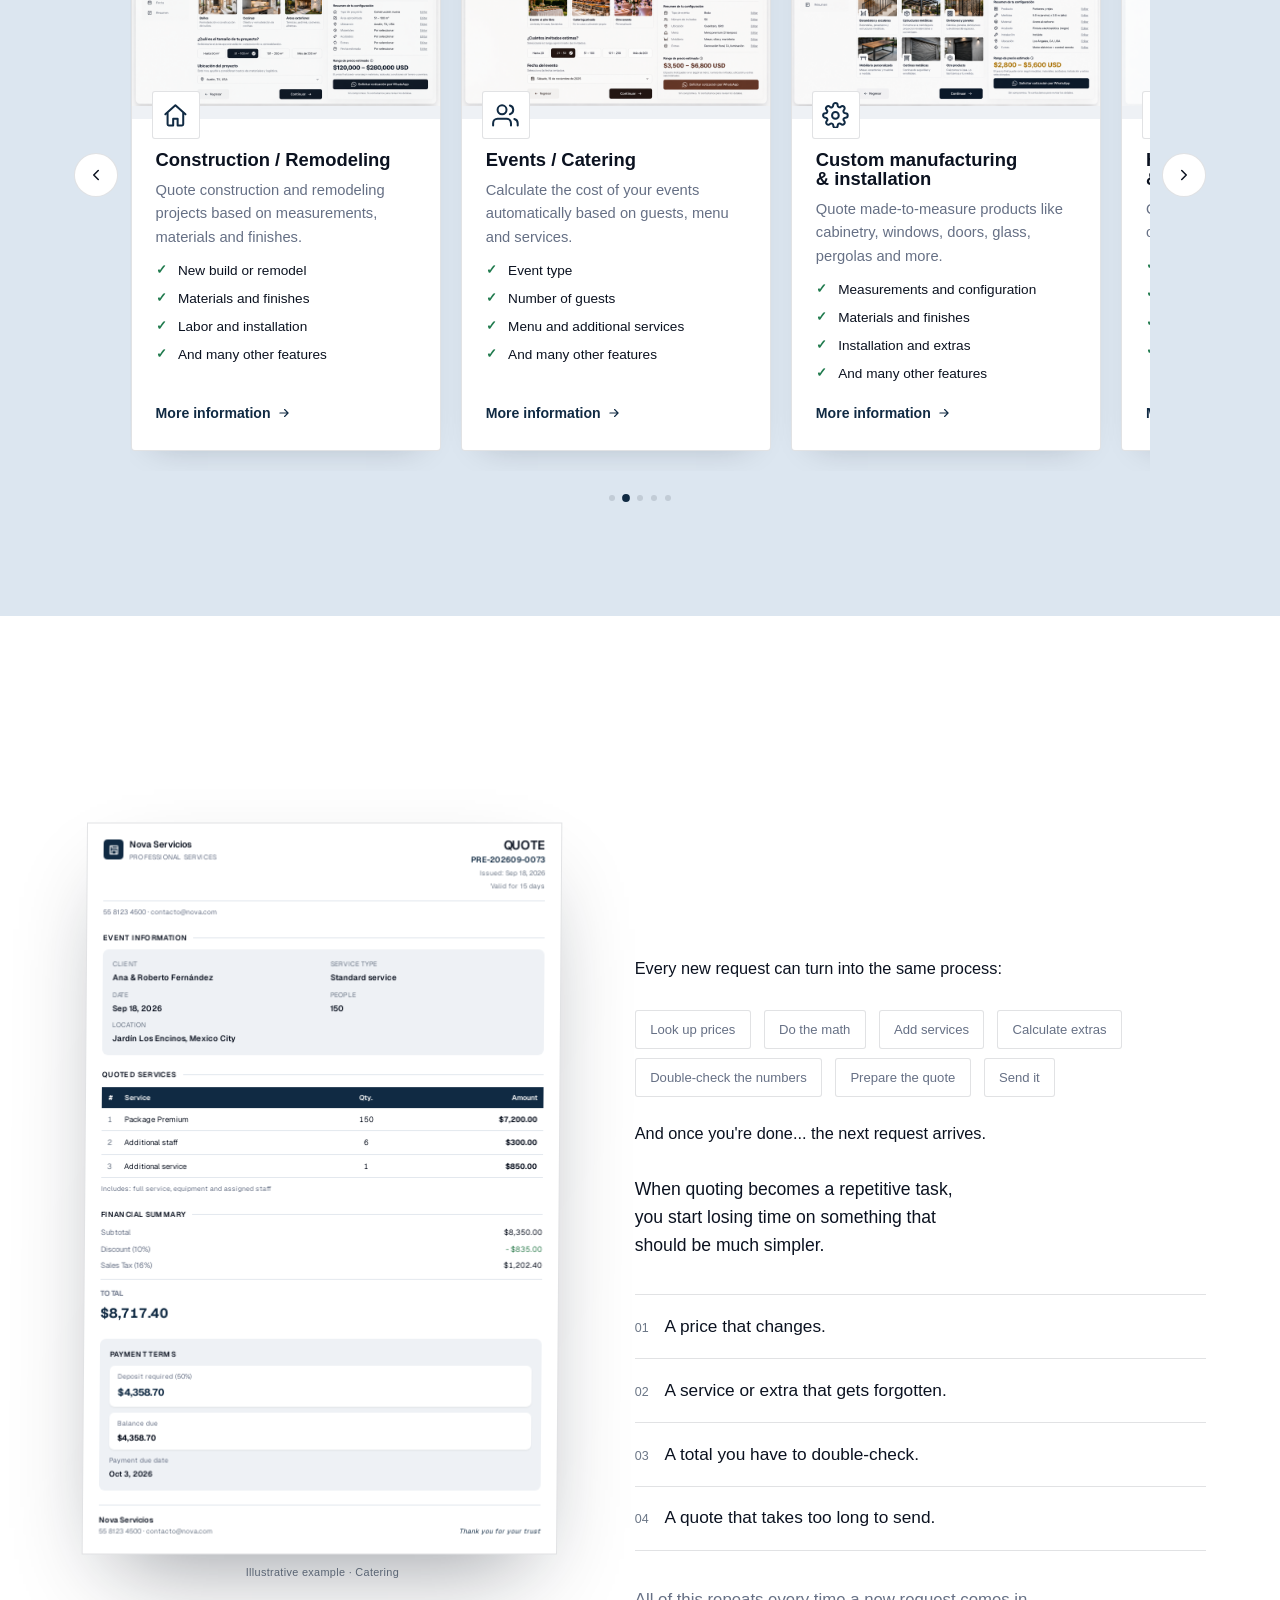
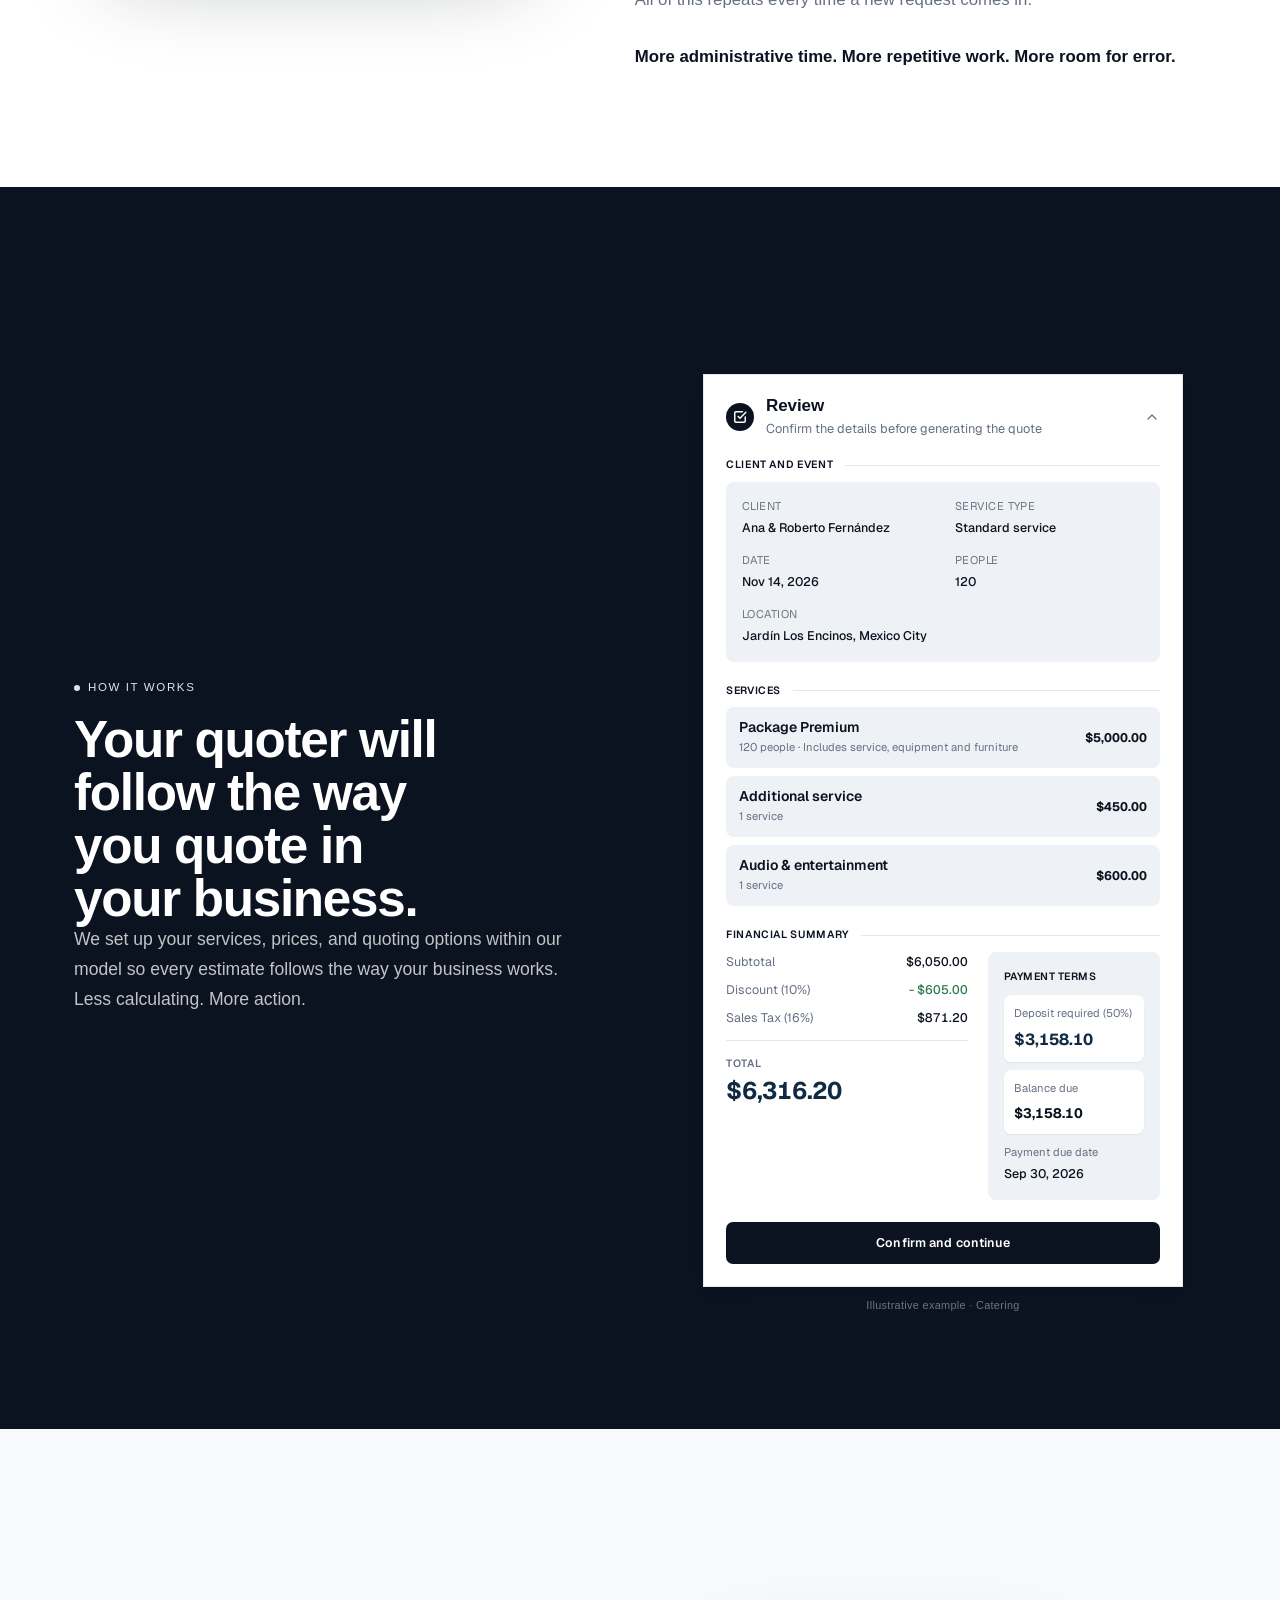
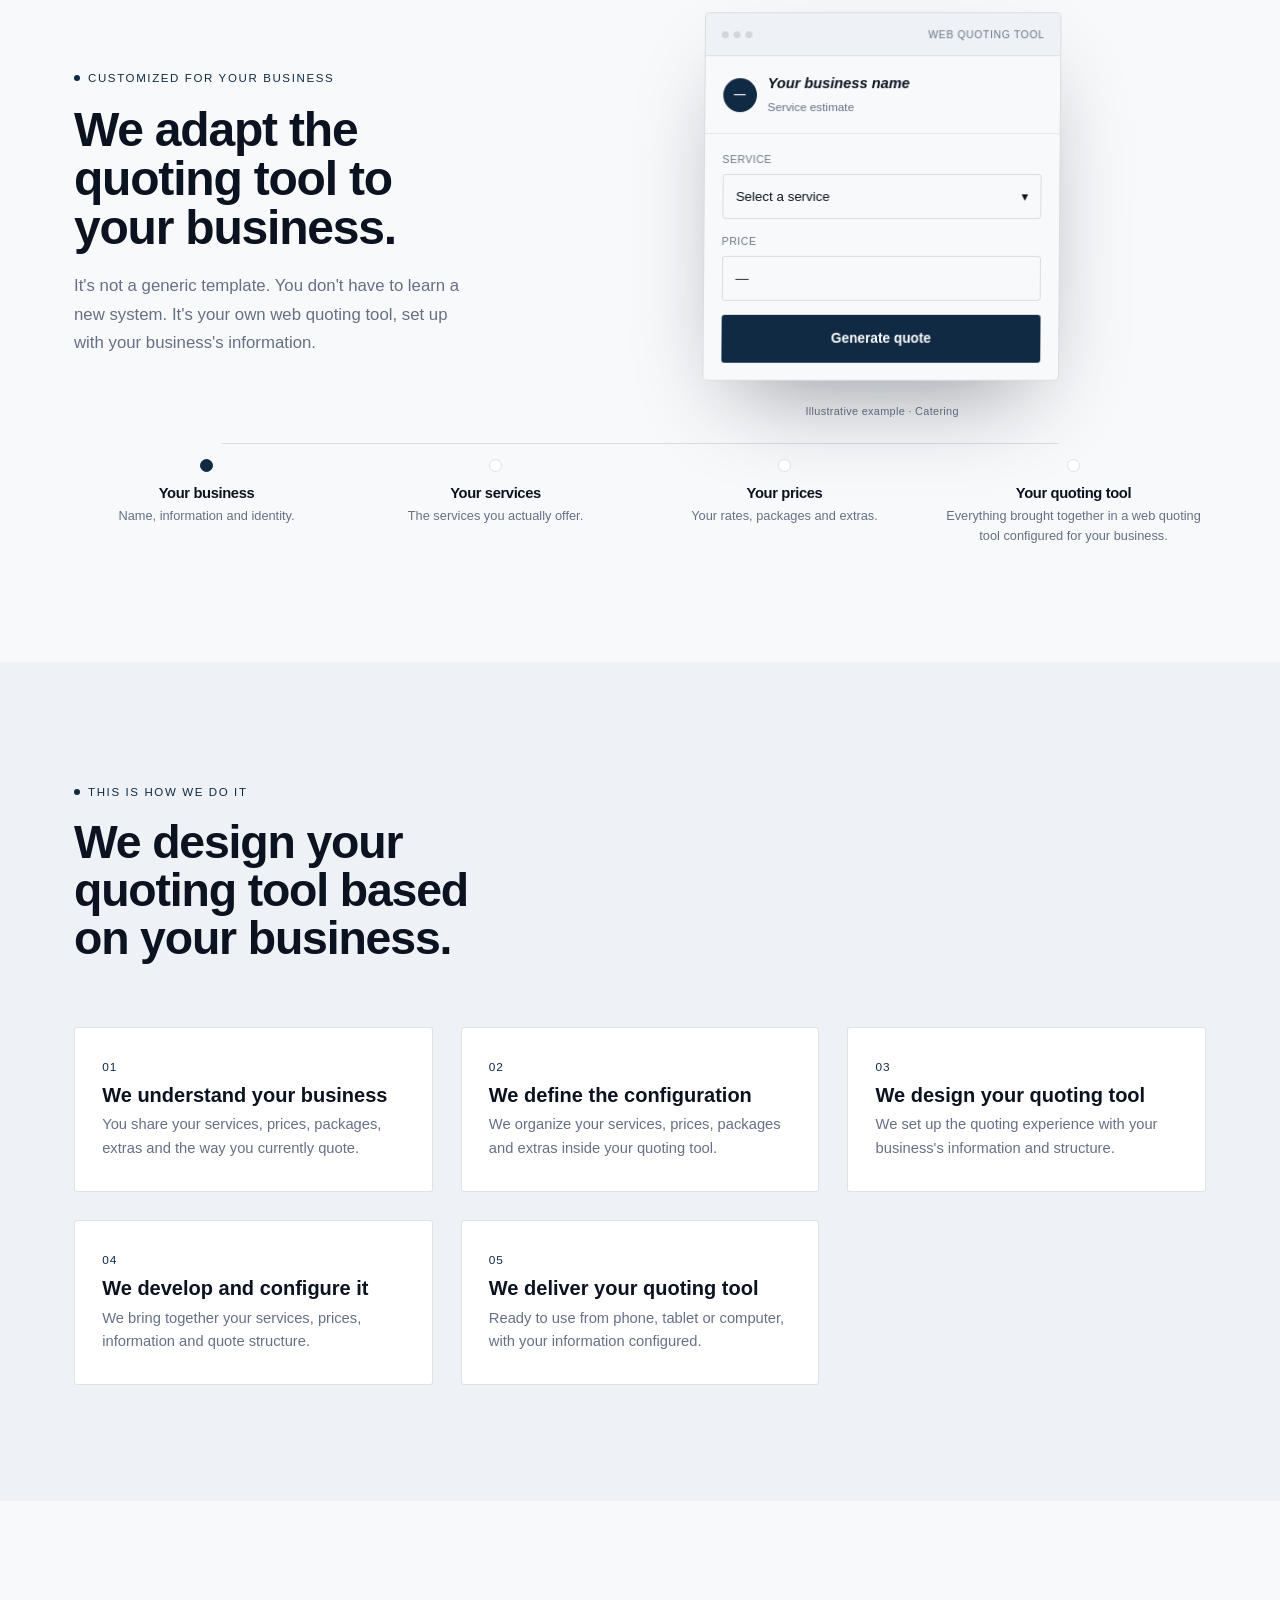
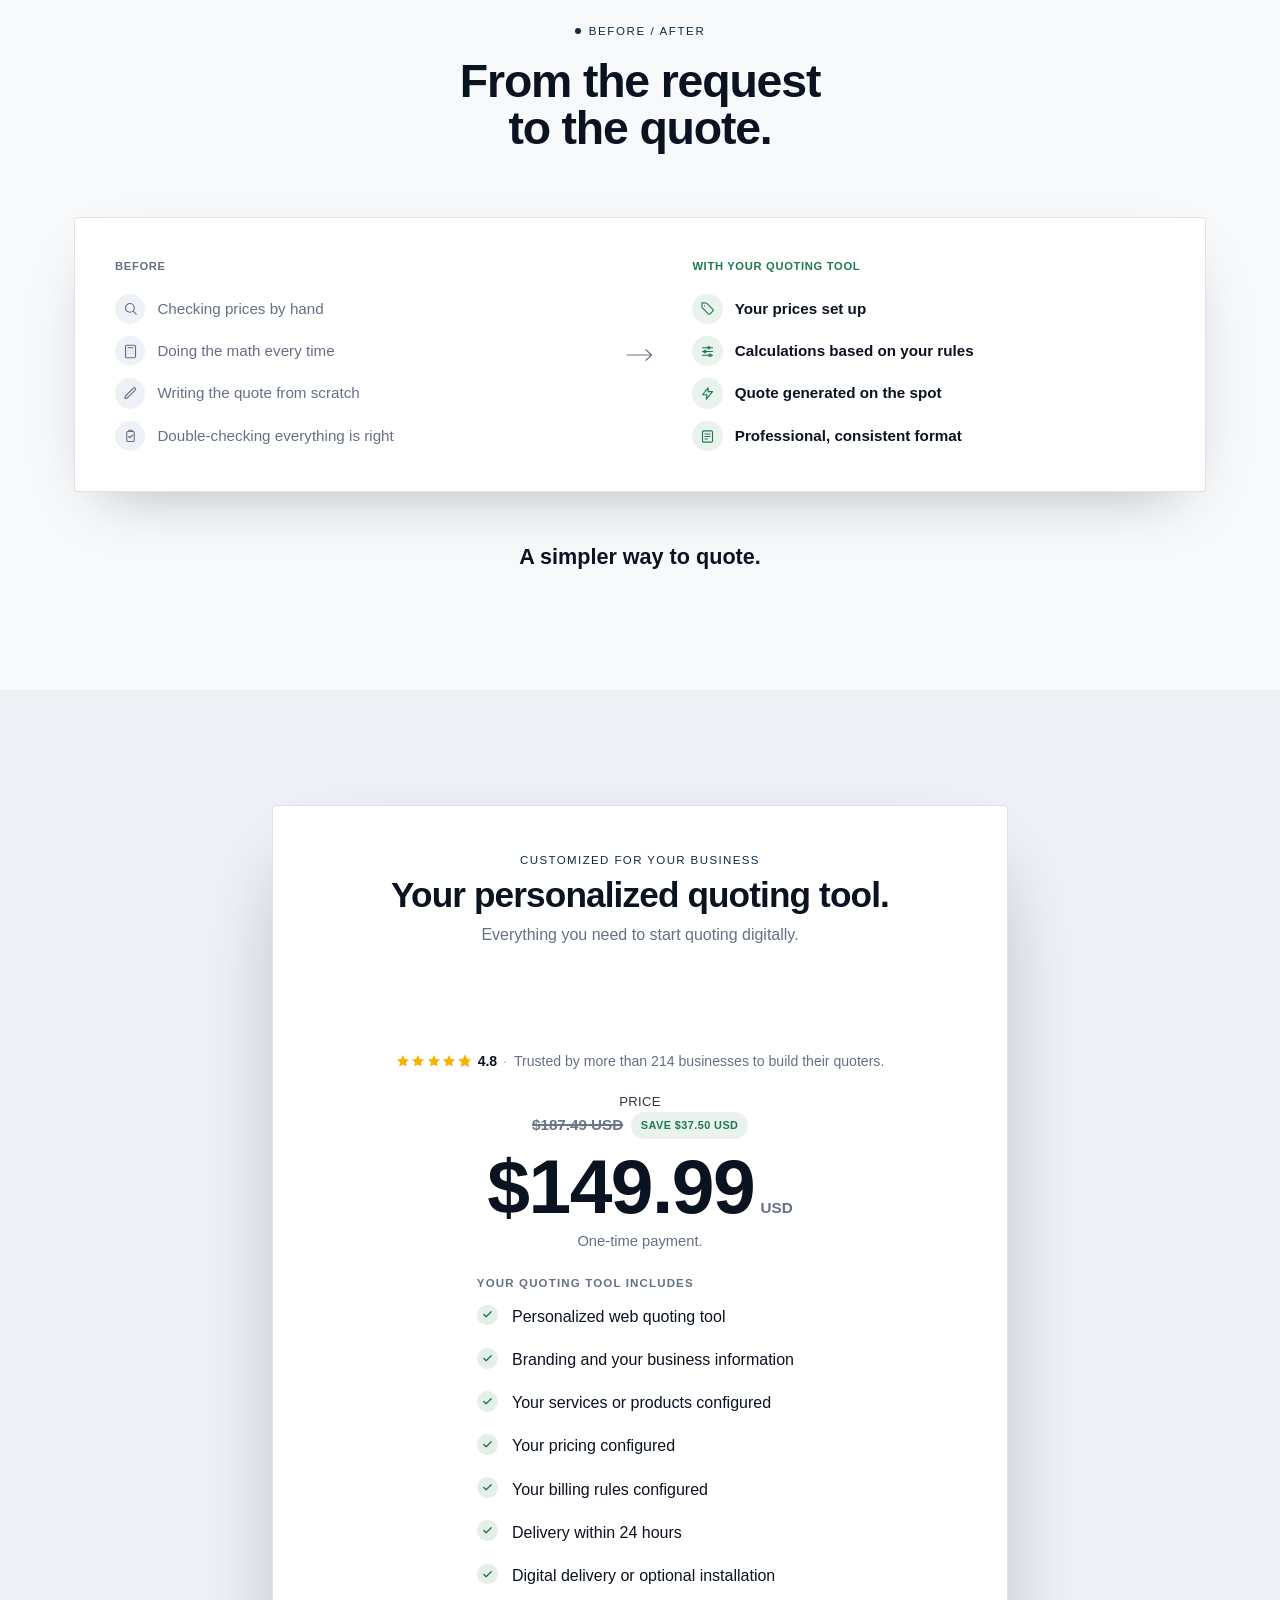
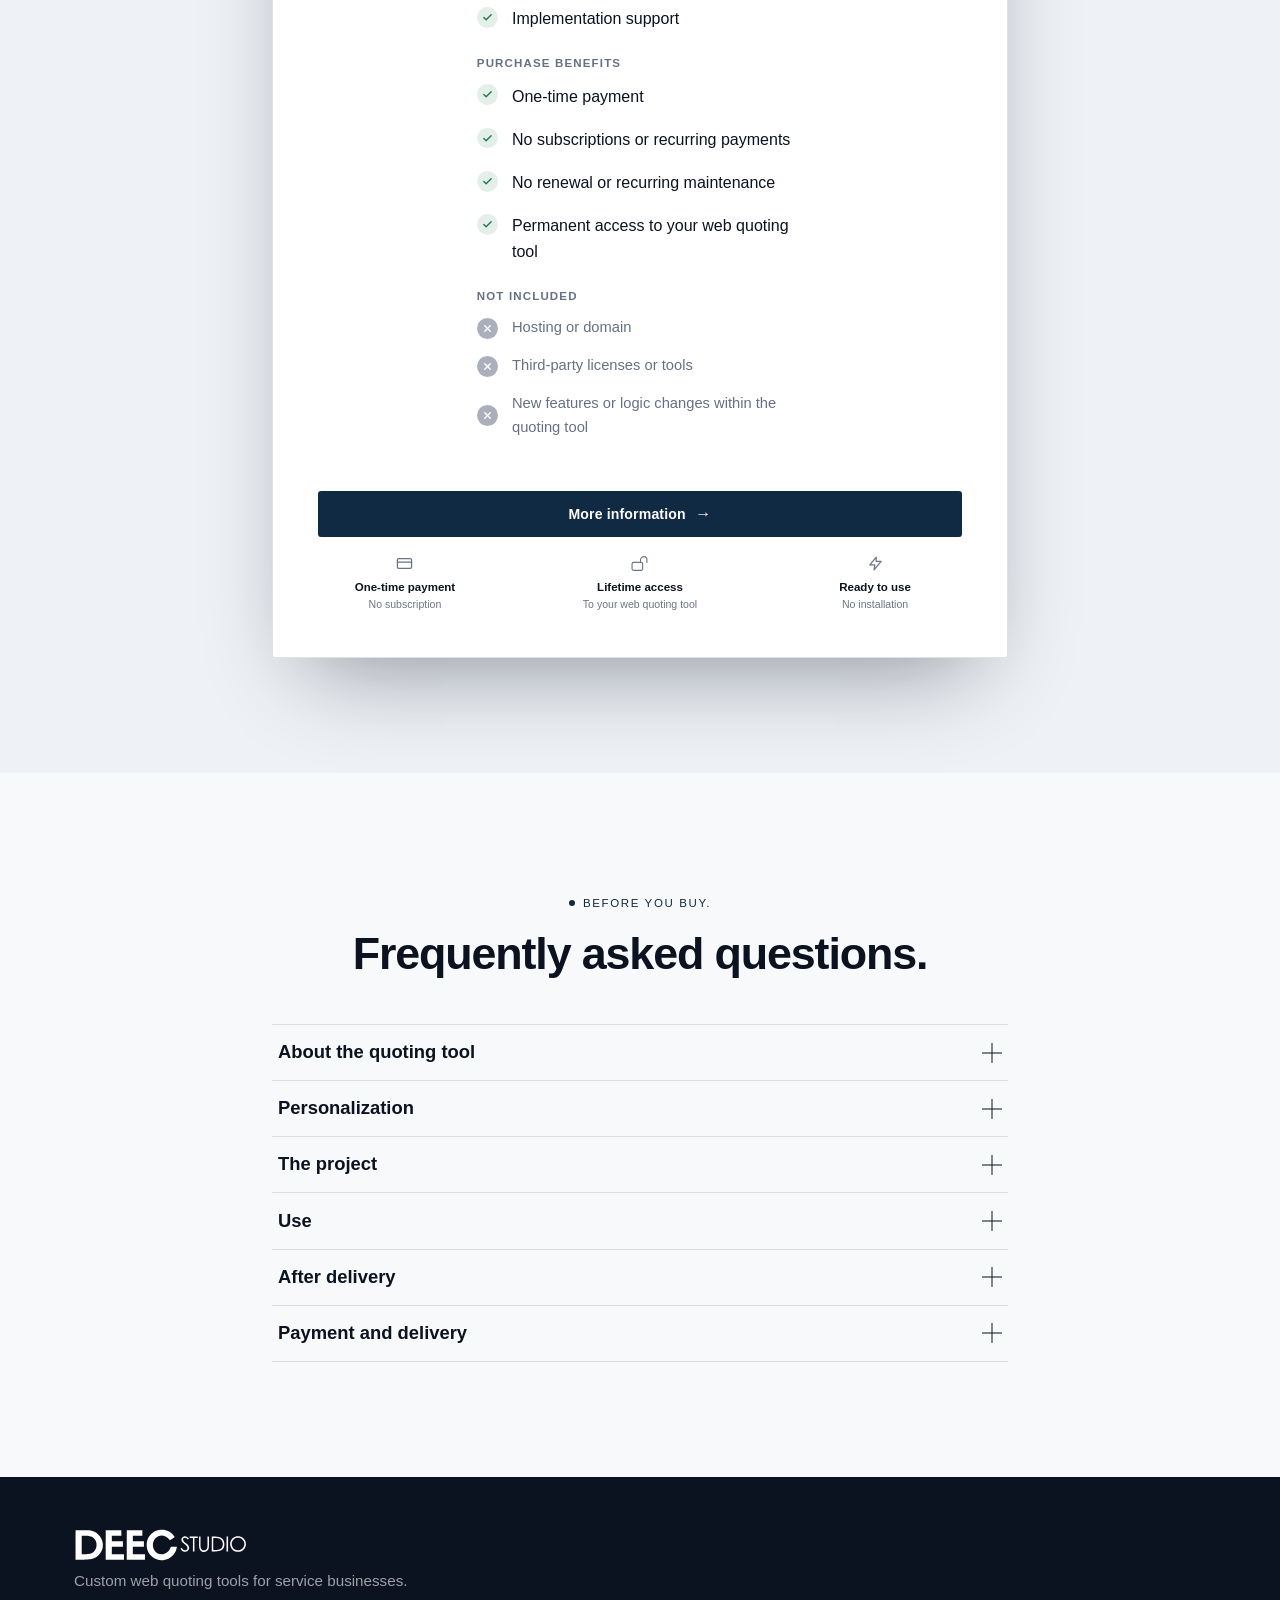
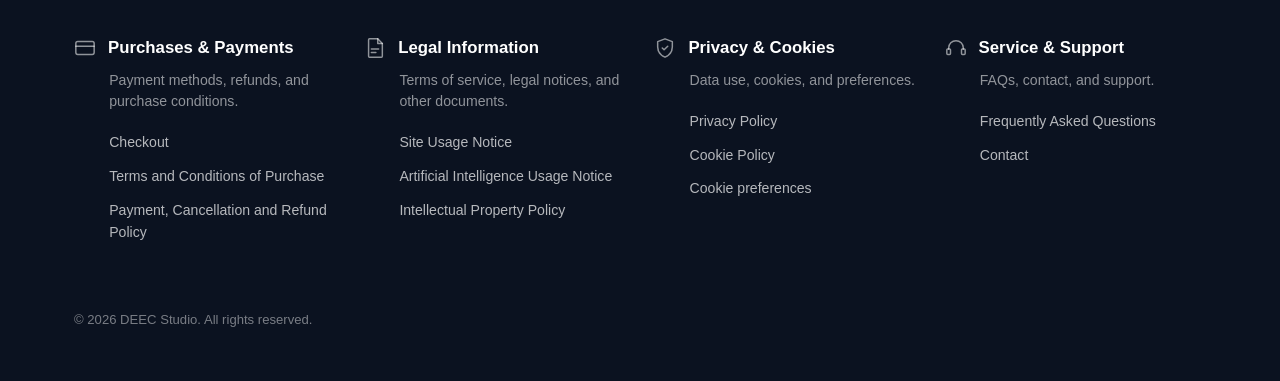
==== commit 1ba0004a: "Add files via upload" ====
--- a/Web Quoting Tools - DEEC Studio/index.html
+++ b/Web Quoting Tools - DEEC Studio/index.html
@@ -14,7 +14,7 @@
      hit this specific request. See also the css/js Cache-Control in
      _headers/.htaccess (stale-while-revalidate/stale-if-error) for the
      other half of this fix. -->
-<link rel="stylesheet" href="styles.css?v=202610062p" />
+<link rel="stylesheet" href="styles.css?v=2026100690" />
 
 <!-- Whop tracking pixel + Meta Pixel: NOT loaded here anymore. Both are
      consent-gated — they only load if the visitor accepts the "Análisis
@@ -62,7 +62,7 @@
 <link rel="stylesheet" href="https://fonts.googleapis.com/css2?family=Geist:wght@400;500;600;700&display=swap">
 </noscript>
 
-<link rel="icon" type="image/svg+xml" href="assets/favicon.svg?v=202610062p">
+<link rel="icon" type="image/svg+xml" href="assets/favicon.svg?v=2026100690">
 </head>
 <body>
 <a class="skip-link" href="#main" data-i18n="a11y.skipLink">Saltar al contenido</a>
@@ -136,11 +136,27 @@
      1. HERO
      ========================================================= -->
 <section class="hero" id="top">
+  <div class="hero-artwork" aria-hidden="true">
+    <span class="hero-artwork-shape hero-artwork-shape-1"></span>
+    <span class="hero-artwork-shape hero-artwork-shape-2"></span>
+    <span class="hero-artwork-shape hero-artwork-shape-3"></span>
+  </div>
+  <div class="hero-grid" aria-hidden="true"></div>
+
+  <div class="hero-matrix-nodes" aria-hidden="true" data-matrix-nodes>
+    <span class="matrix-node"><span class="matrix-dot"></span><span class="node-badge"></span></span>
+    <span class="matrix-node"><span class="matrix-dot"></span><span class="node-badge"></span></span>
+    <span class="matrix-node"><span class="matrix-dot"></span><span class="node-badge"></span></span>
+    <span class="matrix-node"><span class="matrix-dot"></span><span class="node-badge"></span></span>
+    <span class="matrix-node"><span class="matrix-dot"></span><span class="node-badge"></span></span>
+    <span class="matrix-node"><span class="matrix-dot"></span><span class="node-badge"></span></span>
+  </div>
+
   <div class="container hero-inner">
     <div class="hero-copy">
     <p class="hero-kicker" data-i18n="hero.kicker">Cotizadores web personalizados</p>
     <h1 class="hero-title" data-i18n="hero.title">Tu cotizador.<br>Tus precios. <em>Tu forma.</em></h1>
-    <p class="hero-sub" data-i18n="hero.sub">Diseñamos y desarrollamos un cotizador web personalizado, configurado con los servicios, precios y opciones de tu negocio.</p>
+    <p class="hero-sub" data-i18n="hero.sub">Haz cotizaciones y presupuestos más rápido con un cotizador configurado con tus servicios, precios, opciones y reglas de cobro.</p>
     </div>
 
     <div class="hero-cta">
@@ -153,208 +169,19 @@
         <p class="hero-price-now">$149.99 <span class="hero-price-unit">USD</span></p>
       </div>
 
-      <ul class="checkout-trustbar">
-        <li>
-          <span class="hero-trust-icon" aria-hidden="true"><svg viewBox="0 0 24 24" fill="none" stroke="currentColor" stroke-width="1.8" stroke-linecap="round" stroke-linejoin="round"><rect x="2" y="5" width="20" height="14" rx="2"/><line x1="2" y1="10" x2="22" y2="10"/></svg></span>
-          <span><strong data-i18n="trust.paid">Pago único</strong></span>
-        </li>
-        <li>
-          <span class="hero-trust-icon" aria-hidden="true"><svg viewBox="0 0 24 24" fill="none" stroke="currentColor" stroke-width="1.6" stroke-linecap="round" stroke-linejoin="round"><path d="M13.5 10.5V6.75a4.5 4.5 0 1 1 9 0v3.75M3.75 21.75h10.5a2.25 2.25 0 0 0 2.25-2.25v-6.75a2.25 2.25 0 0 0-2.25-2.25H3.75a2.25 2.25 0 0 0-2.25 2.25v6.75a2.25 2.25 0 0 0 2.25 2.25Z"/></svg></span>
-          <span><strong data-i18n="trust.access">Acceso permanente</strong></span>
-        </li>
-        <li>
-          <span class="hero-trust-icon" aria-hidden="true"><svg viewBox="0 0 24 24" fill="none" stroke="currentColor" stroke-width="1.8" stroke-linecap="round" stroke-linejoin="round"><path d="M13 3L4 14H11L10 21L20 9H13L13 3Z"/></svg></span>
-          <span><strong data-i18n="trust.ready">Listo para usar</strong></span>
-        </li>
-      </ul>
-
       <a class="btn btn-primary btn-lg btn-hero" data-whatsapp-cta href="#">
-        <span class="btn-hero-whatsapp-icon" aria-hidden="true"><svg viewBox="0 0 24 24" fill="currentColor"><path d="M17.472 14.382c-.297-.149-1.758-.867-2.03-.967-.273-.099-.471-.148-.67.15-.197.297-.767.966-.94 1.164-.173.199-.347.223-.644.075-.297-.15-1.255-.463-2.39-1.475-.883-.788-1.48-1.761-1.653-2.059-.173-.297-.018-.458.13-.606.134-.133.298-.347.446-.52.149-.174.198-.298.298-.497.099-.198.05-.371-.025-.52-.075-.149-.669-1.612-.916-2.207-.242-.579-.487-.5-.669-.51-.173-.008-.371-.01-.57-.01-.198 0-.52.074-.792.372-.272.297-1.04 1.016-1.04 2.479 0 1.462 1.065 2.875 1.213 3.074.149.198 2.096 3.2 5.077 4.487.709.306 1.262.489 1.694.626.712.226 1.36.194 1.872.118.571-.085 1.758-.719 2.006-1.413.248-.694.248-1.289.173-1.413-.074-.124-.272-.198-.57-.347z"/><path d="M12.05 21.9c-1.596 0-3.16-.415-4.53-1.2l-.326-.194-3.37.884.9-3.286-.213-.337a9.86 9.86 0 0 1-1.51-5.25c0-5.45 4.44-9.885 9.9-9.885 2.643 0 5.126 1.03 6.994 2.898a9.82 9.82 0 0 1 2.9 6.994c-.003 5.45-4.444 9.876-9.744 9.876zm8.413-18.28A11.815 11.815 0 0 0 12.05 0C5.495 0 .16 5.327.157 11.874a11.84 11.84 0 0 0 1.596 5.96L0 24l6.335-1.652a11.9 11.9 0 0 0 5.71 1.452h.005c6.554 0 11.89-5.328 11.893-11.876a11.8 11.8 0 0 0-3.48-8.304z"/></svg></span>
         <span data-i18n="hero.ctaMoreInfo">Más información</span>
         <span class="btn-arrow" aria-hidden="true">→</span>
       </a>
     </div>
 
-    <div class="hero-rating reveal">
+    <div class="hero-rating hero-rating-center reveal">
       <span class="hero-rating-lead">
         <span class="hero-rating-stars" data-rating-stars="hero" aria-hidden="true"></span>
         <strong class="hero-rating-score">4.8</strong>
         <span class="hero-rating-sep" aria-hidden="true">·</span>
       </span>
       <span class="hero-rating-text" data-i18n="hero.rating">Más de 214 negocios han confiado en nosotros para crear sus cotizadores.</span>
-    </div>
-
-    <div class="hero-visual" aria-hidden="true">
-      <div class="hero-mockup" data-mockup-tilt>
-        <div class="mockup" data-mockup>
-          <div class="hero-mockup-v4">
-           <div class="v4-scale">
-            <div class="app">
-
-              <header class="topbar">
-                <div class="brand"><b>DEEC</b><span>STUDIO</span></div>
-
-                <div class="steps">
-                  <div class="step active"><div class="step-number">1</div><div>Configuración</div></div>
-                  <div class="step"><div class="step-number">2</div><div>Servicios</div></div>
-                  <div class="step"><div class="step-number">3</div><div>Opciones</div></div>
-                  <div class="step"><div class="step-number">4</div><div>Precios</div></div>
-                  <div class="step"><div class="step-number">5</div><div>Revisar</div></div>
-                  <div class="step"><div class="step-number">6</div><div>Cotización</div></div>
-                </div>
-
-                <div class="top-actions">
-                  <div class="draft"><svg class="svg-icon" viewBox="0 0 24 24" fill="none"><path d="M5 3h11l3 3v15H5z"/><path d="M8 3v6h8V3M8 15h8v6H8z"/></svg> Guardar borrador</div>
-                  <button class="icon-btn" aria-label="Más opciones">⋮</button>
-                </div>
-              </header>
-
-              <main class="body">
-
-                <aside class="sidebar">
-                  <div class="side-label">Configuración</div>
-                  <div class="nav-item active"><span class="nav-icon-box"><svg class="svg-icon" viewBox="0 0 24 24" fill="none"><path d="M12 8.5a3.5 3.5 0 1 0 0 7 3.5 3.5 0 0 0 0-7Z"/><path d="M19.4 15a1.7 1.7 0 0 0 .34 1.88l.06.06-1.7 1.7-.06-.06a1.7 1.7 0 0 0-1.88-.34 1.7 1.7 0 0 0-1.03 1.56V20h-2.4v-.2a1.7 1.7 0 0 0-1.03-1.56 1.7 1.7 0 0 0-1.88.34l-.06.06-1.7-1.7.06-.06A1.7 1.7 0 0 0 8.46 15a1.7 1.7 0 0 0-1.56-1.03h-.2v-2.4h.2A1.7 1.7 0 0 0 8.46 10a1.7 1.7 0 0 0-.34-1.88l-.06-.06 1.7-1.7.06.06a1.7 1.7 0 0 0 1.88.34A1.7 1.7 0 0 0 12.73 5.2V5h2.4v.2a1.7 1.7 0 0 0 1.03 1.56 1.7 1.7 0 0 0 1.88-.34l.06-.06 1.7 1.7-.06.06A1.7 1.7 0 0 0 19.4 10a1.7 1.7 0 0 0 1.56 1.03h.2v2.4h-.2A1.7 1.7 0 0 0 19.4 15Z"/></svg></span>Configuración</div>
-                  <div class="nav-item"><span class="nav-icon-box"><svg class="svg-icon" viewBox="0 0 24 24" fill="none"><path d="M9 4.5A2.5 2.5 0 1 1 14 6v2h2a2.5 2.5 0 1 1 1.5 4.5H16v2h-2a2.5 2.5 0 1 1-4.5 1.5H7.5A2.5 2.5 0 1 1 6 11.5H8v-2H6a2.5 2.5 0 1 1 3-5Z"/></svg></span>Servicios y productos</div>
-                  <div class="nav-item"><span class="nav-icon-box"><svg class="svg-icon" viewBox="0 0 24 24" fill="none"><path d="M12 8.5a3.5 3.5 0 1 0 0 7 3.5 3.5 0 0 0 0-7Z"/><path d="M19.4 15a1.7 1.7 0 0 0 .34 1.88l.06.06-1.7 1.7-.06-.06a1.7 1.7 0 0 0-1.88-.34 1.7 1.7 0 0 0-1.03 1.56V20h-2.4v-.2a1.7 1.7 0 0 0-1.03-1.56 1.7 1.7 0 0 0-1.88.34l-.06.06-1.7-1.7.06-.06A1.7 1.7 0 0 0 8.46 15a1.7 1.7 0 0 0-1.56-1.03h-.2v-2.4h.2A1.7 1.7 0 0 0 8.46 10a1.7 1.7 0 0 0-.34-1.88l-.06-.06 1.7-1.7.06.06a1.7 1.7 0 0 0 1.88.34A1.7 1.7 0 0 0 12.73 5.2V5h2.4v.2a1.7 1.7 0 0 0 1.03 1.56 1.7 1.7 0 0 0 1.88-.34l.06-.06 1.7 1.7-.06.06A1.7 1.7 0 0 0 19.4 10a1.7 1.7 0 0 0 1.56 1.03h.2v2.4h-.2A1.7 1.7 0 0 0 19.4 15Z"/></svg></span>Opciones y extras</div>
-                  <div class="nav-item"><span class="nav-icon-box"><svg class="svg-icon" viewBox="0 0 24 24" fill="none"><path d="m20 13-7 7-9-9V4h7l9 9Z"/><circle cx="7.5" cy="7.5" r="1"/></svg></span>Precios y reglas</div>
-                  <div class="nav-item"><span class="nav-icon-box"><svg class="svg-icon" viewBox="0 0 24 24" fill="none"><path d="M7 3h8l3 3v15H7z"/><path d="M15 3v4h4M10 11h5M10 15h5M10 19h3"/></svg></span>Impuestos</div>
-                  <div class="nav-item"><span class="nav-icon-box"><svg class="svg-icon" viewBox="0 0 24 24" fill="none"><path d="M12 4a8 8 0 0 0 0 16h1.2a1.8 1.8 0 0 0 0-3.6H12a1.7 1.7 0 0 1 0-3.4h2.5A5.5 5.5 0 0 0 20 7.5 7.98 7.98 0 0 0 12 4Z"/><circle cx="7.5" cy="10" r=".7"/><circle cx="10" cy="7" r=".7"/><circle cx="14" cy="7" r=".7"/></svg></span>Diseño y branding</div>
-                  <div class="nav-item"><span class="nav-icon-box"><svg class="svg-icon" viewBox="0 0 24 24" fill="none"><rect x="3" y="5" width="18" height="14" rx="2"/><path d="m4 7 8 6 8-6"/></svg></span>Correos y notificaciones</div>
-                  <div class="nav-item"><span class="nav-icon-box"><svg class="svg-icon" viewBox="0 0 24 24" fill="none"><path d="m9 15 6-6"/><path d="M7 17H5a4 4 0 0 1 0-8h4M17 7h2a4 4 0 0 1 0 8h-4"/></svg></span>Integraciones</div>
-                </aside>
-
-                <section class="workspace">
-                  <div class="heading">
-                    <div>
-                      <h1>Configuración inicial</h1>
-                      <p>Define la información básica de tu cotizador.</p>
-                    </div>
-                    <div class="status"><span class="status-dot"></span> Guardado automáticamente</div>
-                  </div>
-
-                  <section class="card">
-                    <div class="card-head">
-                      <span class="head-icon"><svg class="svg-icon" viewBox="0 0 24 24" fill="none"><path d="M4 20V6a2 2 0 0 1 2-2h12a2 2 0 0 1 2 2v14"/><path d="M8 8h2M14 8h2M8 12h2M14 12h2M8 16h2M14 16h2M3 20h18"/></svg></span>
-                      Información general
-                    </div>
-                    <div class="card-body grid-2">
-                      <div>
-                        <div class="field">
-                          <label>Nombre del cotizador</label>
-                          <div class="input">Mi Cotizador</div>
-                        </div>
-                        <div class="field">
-                          <label>Descripción breve <span style="color:#9aa4b4">(opcional)</span></label>
-                          <div class="input placeholder">Describe tu negocio o los servicios que ofreces...</div>
-                        </div>
-                      </div>
-                      <div>
-                        <label>Logo de tu negocio <span style="color:#9aa4b4">(opcional)</span></label>
-                        <div class="logo-upload">
-                          <div>
-                            <div class="upload-icon"><svg class="svg-icon" viewBox="0 0 24 24" fill="none"><path d="M12 16V4M8 8l4-4 4 4"/><path d="M5 13v5a2 2 0 0 0 2 2h10a2 2 0 0 0 2-2v-5"/></svg></div>
-                            <strong>Sube tu logo</strong>
-                            PNG, JPG o SVG
-                          </div>
-                        </div>
-                      </div>
-                    </div>
-                  </section>
-
-                  <section class="card">
-                    <div class="card-head">
-                      <span class="nav-icon-box"><svg class="svg-icon" viewBox="0 0 24 24" fill="none"><path d="M9 4.5A2.5 2.5 0 1 1 14 6v2h2a2.5 2.5 0 1 1 1.5 4.5H16v2h-2a2.5 2.5 0 1 1-4.5 1.5H7.5A2.5 2.5 0 1 1 6 11.5H8v-2H6a2.5 2.5 0 1 1 3-5Z"/></svg></span>
-                      Tipo de cotizador
-                    </div>
-                    <div class="card-body types">
-                      <div class="type selected">
-                        <span class="check">✓</span>
-                        <div class="type-icon"><svg class="svg-icon" viewBox="0 0 24 24" fill="none"><path d="M14 7a5 5 0 0 0 3 7l-7 7-3-3 7-7a5 5 0 0 0 0-6l3 3 3-3-3-3-3 3Z"/><path d="m5 5 3 3"/></svg></div>
-                        <strong>Servicios</strong>
-                        <p>Ideal para negocios basados en servicios.</p>
-                      </div>
-                      <div class="type">
-                        <div class="type-icon"><svg class="svg-icon" viewBox="0 0 24 24" fill="none"><path d="m12 3 8 4.5v9L12 21l-8-4.5v-9L12 3Z"/><path d="m4 7.5 8 4.5 8-4.5M12 12v9"/></svg></div>
-                        <strong>Productos</strong>
-                        <p>Ideal para catálogos de productos.</p>
-                      </div>
-                      <div class="type">
-                        <div class="type-icon"><svg class="svg-icon" viewBox="0 0 24 24" fill="none"><path d="M4 7h16v13H4zM8 7V5h8v2M9 13h6M12 10v6"/></svg></div>
-                        <strong>Servicios y productos</strong>
-                        <p>Combina servicios y productos.</p>
-                      </div>
-                    </div>
-                  </section>
-
-                  <section class="card">
-                    <div class="card-head">
-                      <span class="head-icon"><svg class="svg-icon" viewBox="0 0 24 24" fill="none"><circle cx="12" cy="12" r="9"/><path d="M3 12h18M12 3a14 14 0 0 1 0 18M12 3a14 14 0 0 0 0 18"/></svg></span>
-                      Configuración regional
-                    </div>
-                    <div class="card-body regional">
-                      <div class="field">
-                        <label>Moneda</label>
-                        <div class="select">USD - Dólar estadounidense <span class="chevron">⌄</span></div>
-                      </div>
-                      <div class="field">
-                        <label>Idioma</label>
-                        <div class="select">Español <span class="chevron">⌄</span></div>
-                      </div>
-                      <div class="field">
-                        <label>Zona horaria</label>
-                        <div class="select">(GMT-6) Ciudad de México <span class="chevron">⌄</span></div>
-                      </div>
-                    </div>
-                  </section>
-
-                  <div class="continue"><button>Continuar&nbsp;&nbsp; →</button></div>
-                </section>
-
-                <aside class="preview">
-                  <div class="preview-top">
-                    <h2>Vista previa</h2>
-                    <span style="font-size:11px;color:#8793a5">● En vivo</span>
-                  </div>
-
-                  <div class="device-pill">
-                    <span class="selected">Escritorio</span>
-                    <span>Móvil</span>
-                  </div>
-
-                  <div class="preview-shell">
-                    <div class="phone">
-                      <div class="phone-top">
-                        <div class="mini-brand"><svg class="svg-icon" style="display:inline-block;vertical-align:-4px;width:15px;height:15px" viewBox="0 0 24 24" fill="none"><path d="m12 3 8 4.5v9L12 21l-8-4.5v-9L12 3Z"/><path d="m4 7.5 8 4.5 8-4.5M12 12v9"/></svg> TU <span>LOGO</span></div>
-                        <div class="hamburger">☰</div>
-                      </div>
-                      <h3>Nueva cotización</h3>
-                      <p class="phone-sub">Completa los detalles y genera una cotización profesional.</p>
-
-                      <div class="progress">
-                        <div class="progress-item active"><b>1</b> Cliente</div>
-                        <div class="progress-item"><b>2</b> Servicios</div>
-                        <div class="progress-item"><b>3</b> Opciones</div>
-                        <div class="progress-item"><b>4</b> Revisar</div>
-                        <div class="progress-item"><b>5</b> Cotización</div>
-                      </div>
-
-                      <div class="preview-card">
-                        <div class="preview-image"><svg class="svg-icon" style="width:42px;height:42px;stroke-width:1.4" viewBox="0 0 24 24" fill="none"><rect x="3" y="4" width="18" height="16" rx="2"/><circle cx="8" cy="9" r="1.5"/><path d="m4 17 5-5 3 3 2-2 6 5"/></svg></div>
-                        <div class="preview-lines"><span></span><span></span></div>
-                        <div class="preview-total"><span>Total estimado</span><strong>$0.00 USD</strong></div>
-                      </div>
-                    </div>
-                  </div>
-                </aside>
-
-              </main>
-            </div>
-           </div>
-          </div>
-        </div>
-        <div class="mockup-glow" aria-hidden="true"></div>
-      </div>
-      <p class="mockup-caption" data-i18n="mockup.caption">Ejemplo ilustrativo · Catering</p>
     </div>
   </div>
 </section>
@@ -1407,8 +1234,8 @@
   </div>
 </div>
 
-<script defer src="lib/manifest.js?v=202610062p"></script>
-<script defer src="lib/i18n.js?v=202610062p"></script>
-<script defer src="main.js?v=202610062p"></script>
+<script defer src="lib/manifest.js?v=2026100690"></script>
+<script defer src="lib/i18n.js?v=2026100690"></script>
+<script defer src="main.js?v=2026100690"></script>
 </body>
 </html>
--- a/Web Quoting Tools - DEEC Studio/styles.css
+++ b/Web Quoting Tools - DEEC Studio/styles.css
@@ -271,19 +271,6 @@
 .nav-brand { display: inline-flex; }
 .nav-brand-logo { height: 30px; width: auto; display: block; }
 .nav-actions { display: flex; align-items: center; gap: 11px; }
-.nav-icons { display: flex; align-items: center; gap: 6px; }
-.nav-icon-btn {
-  width: 38px; height: 38px;
-  border-radius: 50%;
-  display: inline-flex; align-items: center; justify-content: center;
-  background: var(--paper);
-  border: 1px solid var(--line);
-  color: var(--moss-2);
-  transition: border-color .3s var(--ease-out), color .3s var(--ease-out), transform .3s var(--ease-out);
-}
-.nav-icon-btn svg { width: 17px; height: 17px; }
-.nav-icon-btn:hover { border-color: var(--moss); color: var(--moss); transform: translateY(-1px); }
-
 .lang-toggle { display: inline-flex; align-items: center; gap: 5px; }
 .lang-btn {
   display: inline-flex; padding: 2px;
@@ -394,28 +381,17 @@
 }
 .menu-list a:hover { background: var(--bg-2); color: var(--ink); }
 .menu-list li + li { margin-top: 2px; }
-.menu-list .menu-link-cta {
-  margin-top: .4rem;
-  background: var(--moss);
-  color: var(--cream);
-  text-align: center;
-  font-weight: 700;
-}
-.menu-list .menu-link-cta:hover { background: var(--moss-2); color: var(--cream); }
 
 @media (max-width: 719px) {
   .nav-brand-logo { height: 24px; }
-  /* Matches .menu-toggle's own mobile size (34px) instead of staying at
-     the 38px desktop size — narrows the icon row just enough, alongside
-     the tighter gaps/padding below, to keep it on one line with the logo
-     on phones in the ~360-412px range (see the nav-inner comment above). */
-  .nav-icon-btn { width: 34px; height: 34px; }
+  /* Narrows to the mobile size (34px) to help keep the row on one line
+     with the logo on phones in the ~360-412px range (see the nav-inner
+     comment above). */
   .menu-toggle { width: 34px; height: 34px; }
   .menu-panel { right: 1rem; width: min(90vw, 300px); }
   .lang-toggle .flag { width: 20px; height: 14px; }
   .nav-inner { padding-inline: 12px; column-gap: 10px; }
   .nav-actions { gap: 8px; }
-  .nav-icons { gap: 4px; }
 }
 
 @media (max-width: 374px) {
@@ -432,55 +408,223 @@
   .nav-inner { padding-inline: 8px; column-gap: 8px; }
   .nav-actions { gap: 6px; }
   .lang-toggle { gap: 3px; }
-  .nav-icon-btn { width: 30px; height: 30px; }
   .menu-toggle { width: 30px; height: 30px; }
 }
 
 /* =============================================================
    6. Hero
    ============================================================= */
+/* Deep navy base + soft blurred color fields for an artistic,
+   cinematic depth (.hero-artwork, pure CSS, pointer-events:none,
+   z-index 0 so it always sits behind the real content) instead of any
+   grid/nodes/badges. The center stays clean — it's just dark solid
+   color behind the (now light-colored) copy, no overlay there. */
 .hero {
   position: relative;
+  background: linear-gradient(165deg, var(--moss) 0%, var(--ink) 55%, var(--moss-2) 100%);
   padding-top: clamp(7.5rem, 16vw, 10.5rem);
   padding-bottom: clamp(3rem, 6vw, 5rem);
   overflow: hidden;
 }
-.hero::before {
-  content: "";
+/* Full-viewport on phones — the Hero is the entire first screen,
+   nothing from the next section peeks in before the visitor scrolls. */
+@media (max-width: 767px) {
+  .hero {
+    min-height: 100svh;
+    display: flex;
+    align-items: center;
+  }
+}
+.hero-artwork {
   position: absolute;
-  inset: -20% -10% auto -10%;
-  height: 70%;
-  background: radial-gradient(60% 60% at 50% 30%, rgba(16,42,67,0.12), transparent 70%);
-  filter: blur(60px);
+  inset: 0;
+  z-index: 0;
   pointer-events: none;
-  z-index: -1;
-}
+  overflow: hidden;
+}
+.hero-artwork-shape {
+  position: absolute;
+  border-radius: 50%;
+  filter: blur(70px);
+}
+.hero-artwork-shape-1 {
+  width: 56vw; height: 56vw;
+  top: -22%; left: -12%;
+  background: radial-gradient(circle, rgba(132, 185, 255, .32), transparent 72%);
+}
+.hero-artwork-shape-2 {
+  width: 48vw; height: 48vw;
+  bottom: -26%; right: -14%;
+  background: radial-gradient(circle, rgba(74, 143, 209, .3), transparent 72%);
+}
+.hero-artwork-shape-3 {
+  width: 34vw; height: 34vw;
+  top: 22%; right: 8%;
+  background: radial-gradient(circle, rgba(255, 255, 255, .1), transparent 70%);
+}
+@media (max-width: 767px) {
+  .hero-artwork-shape-1 { width: 90vw; height: 90vw; top: -30%; left: -30%; }
+  .hero-artwork-shape-2 { width: 80vw; height: 80vw; bottom: -30%; right: -30%; }
+  .hero-artwork-shape-3 { display: none; }
+}
+/* Fine square grid over the navy base — the "cuadrados" from the
+   earlier tech-matrix treatment, brought back as a light-on-dark
+   texture (no nodes/badges this time). Faded out toward the center
+   via mask so it reads as ambient texture in the margins rather than
+   competing with the content. */
+.hero-grid {
+  position: absolute;
+  inset: 0;
+  z-index: 0;
+  pointer-events: none;
+  background-image:
+    linear-gradient(to right, rgba(255, 255, 255, .08) 1px, transparent 1px),
+    linear-gradient(to bottom, rgba(255, 255, 255, .08) 1px, transparent 1px);
+  background-size: 40px 40px;
+  -webkit-mask-image: radial-gradient(ellipse 65% 60% at 50% 42%, transparent 25%, #000 75%);
+  mask-image: radial-gradient(ellipse 65% 60% at 50% 42%, transparent 25%, #000 75%);
+}
+@media (min-width: 768px) {
+  .hero-grid { background-size: 56px 56px; }
+}
+
+/* --- The "luces" + small tooltips from the earlier tech-matrix
+   treatment, brought back on top of the grid above — restyled as a
+   light-on-dark glass look instead of the old white cards. A handful
+   of reusable node elements (not 50 permanent ones) get moved to a
+   freshly-picked spot from a runtime-built pool of up to ~50 grid
+   positions (buildHeroMatrixPool() in main.js) every cycle: dot
+   lights -> its badge fades in next to it with a random term + tint
+   -> both hold -> both fade out -> freed -> reassigned elsewhere.
+   Every layer here is aria-hidden, pointer-events:none and lives
+   behind the real content (z-index 1 vs .hero-inner's 3) inside
+   .hero's own overflow:hidden box — decoration only. The pool itself
+   already excludes the content's bounding box (+ buffer), so nothing
+   here needs a painted "clean zone" cutout the way it did against a
+   flat-color Hero background. --- */
+.hero-matrix-nodes {
+  position: absolute;
+  inset: 0;
+  z-index: 1;
+  pointer-events: none;
+}
+.matrix-node {
+  position: absolute;
+  display: none;
+  width: 1px;
+  height: 1px;
+}
+.matrix-node.is-enabled { display: block; }
+.matrix-dot {
+  position: absolute;
+  top: -3px;
+  left: -3px;
+  width: 7px;
+  height: 7px;
+  border-radius: 50%;
+  background: rgba(255, 255, 255, .7);
+  opacity: .35;
+  transition: opacity 1.1s var(--ease-soft), box-shadow 1.1s var(--ease-soft), background-color 1.1s var(--ease-soft);
+}
+.matrix-dot.is-lit {
+  opacity: 1;
+  box-shadow: 0 0 0 6px color-mix(in srgb, currentColor 22%, transparent), 0 0 14px 2px color-mix(in srgb, currentColor 45%, transparent);
+}
+.matrix-dot.c-blue    { color: #9CC7FF; background: #9CC7FF; }
+.matrix-dot.c-skyblue { color: #BFE3FF; background: #BFE3FF; }
+.matrix-dot.c-green   { color: #8FE6B5; background: #8FE6B5; }
+.matrix-dot.c-gray    { color: rgba(255, 255, 255, .82); background: rgba(255, 255, 255, .82); }
+.node-badge {
+  --tx: 12px;
+  --ty: -12px;
+  position: absolute;
+  top: 0;
+  left: 0;
+  transform: translate(var(--tx), var(--ty));
+  display: inline-flex;
+  align-items: center;
+  gap: .32rem;
+  max-width: 38vw;
+  background: rgba(255, 255, 255, .07);
+  border: 1px solid rgba(255, 255, 255, .16);
+  border-radius: var(--radius-lg);
+  backdrop-filter: blur(6px);
+  -webkit-backdrop-filter: blur(6px);
+  font-family: var(--mono);
+  font-weight: 600;
+  letter-spacing: .02em;
+  font-size: .68rem;
+  padding: .3rem .6rem .3rem .4rem;
+  color: #fff;
+  opacity: 0;
+  transition: opacity 1s var(--ease-soft);
+}
+.node-badge.is-visible { opacity: 1; }
+.node-badge.dir-left { --tx: calc(-100% - 12px); }
+.node-badge-icon {
+  flex-shrink: 0;
+  display: inline-flex;
+  width: 14px;
+  height: 14px;
+}
+.node-badge-icon svg { width: 100%; height: 100%; }
+.node-badge-text {
+  white-space: nowrap;
+  overflow: hidden;
+  text-overflow: ellipsis;
+}
+.node-badge.c-blue    { color: #9CC7FF; border-color: rgba(156, 199, 255, .35); background: rgba(156, 199, 255, .1); }
+.node-badge.c-skyblue { color: #BFE3FF; border-color: rgba(191, 227, 255, .35); background: rgba(191, 227, 255, .08); }
+.node-badge.c-green   { color: #8FE6B5; border-color: rgba(143, 230, 181, .32); background: rgba(143, 230, 181, .08); }
+.node-badge.c-gray    { color: rgba(255, 255, 255, .85); border-color: rgba(255, 255, 255, .2); background: rgba(255, 255, 255, .06); }
+@media (prefers-reduced-motion: reduce) {
+  .matrix-dot, .node-badge { transition: none; }
+}
+@media (max-width: 767px) {
+  .node-badge { font-size: .6rem; padding: .28rem .5rem; }
+}
+
+/* --- Hero text/controls repainted for the dark background above —
+   same pattern .industrias and .deseo already use for their own navy
+   bands elsewhere on the page. Every selector here is prefixed with
+   `.hero` (not just the bare class) specifically so it outranks that
+   class's own base rule further down the file regardless of source
+   order — these are two-class selectors beating one-class ones, not
+   a coin flip on which comes last. --- */
+.hero .hero-kicker { color: rgba(255, 255, 255, .82); }
+.hero .hero-kicker::before { background: rgba(255, 255, 255, .82); }
+.hero .hero-title { color: #fff; }
+.hero .hero-title em { color: #86B9FF; }
+.hero .hero-sub { color: rgba(255, 255, 255, .76); }
+.hero .hero-price-block .price-tag { color: rgba(255, 255, 255, .6); }
+.hero .hero-price-block .price-was { color: rgba(255, 255, 255, .45); text-decoration-color: rgba(255, 255, 255, .45); }
+.hero .hero-price-block .price-badge {
+  color: #7EE2A8;
+  background: rgba(34, 197, 94, .16);
+}
+.hero .hero-price-now { color: #fff; }
+.hero .hero-price-unit { color: rgba(255, 255, 255, .7); }
+.hero .hero-cta .btn-hero {
+  background: #fff;
+  color: var(--moss-2);
+}
+.hero .hero-cta .btn-hero:hover { background: #fff; opacity: .92; }
+.hero .hero-inner .hero-rating { color: rgba(255, 255, 255, .78); }
+.hero .hero-rating-score { color: #fff; }
 .hero-inner {
-  display: grid;
-  grid-template-columns: 1fr;
-  align-items: center;
-  gap: 2rem;
-  text-align: left;
-}
-/* Mobile-only reorder: the mockup sits right after the copy (kicker/
-   H1/description) and before the price block, instead of trailing
-   after the rating at the very bottom. Desktop's grid-template-areas
-   (further down) assigns explicit grid positions, which wins over
-   `order` regardless, so this is naturally inert at ≥960px without
-   needing its own override. */
-@media (max-width: 959px) {
-  .hero-copy { order: 1; }
-  .hero-visual { order: 2; }
-  .hero-cta { order: 3; }
-  .hero-inner .hero-rating { order: 4; }
-}
-.hero-copy { max-width: 34rem; min-width: 0; }
-.hero-mockup {
+  display: flex;
+  flex-direction: column;
+  align-items: center;
+  gap: 1.1rem;
+  max-width: 40rem;
+  margin-inline: auto;
+  text-align: center;
   position: relative;
-  width: 100%;
-  perspective: 1400px;
-}
-.hero-mockup .mockup { border-radius: 0; }
+  z-index: 3;
+}
+.hero-copy { max-width: none; min-width: 0; display: flex; flex-direction: column; align-items: center; }
+.hero-title { margin-inline: auto; }
+.hero-sub { margin-inline: auto; }
 .mockup {
   position: relative;
   border-radius: var(--radius-lg);
@@ -490,15 +634,6 @@
   transform: rotateY(-8deg) rotateX(3deg);
   transition: transform .6s var(--ease-out);
   will-change: transform;
-}
-.hero-mockup:hover .mockup,
-.hero-mockup.is-active .mockup { transform: rotateY(-3deg) rotateX(1deg); }
-.mockup-glow {
-  position: absolute;
-  inset: 6% -12% -12% -12%;
-  background: radial-gradient(ellipse 60% 55% at 50% 60%, rgba(16, 42, 67, 0.22), transparent 72%);
-  filter: blur(30px);
-  z-index: -1;
 }
 /* Small disclaimer under every product mockup on the page — they all
    use the same illustrative catering example data (Nova Servicios,
@@ -512,270 +647,6 @@
   letter-spacing: .03em;
   color: var(--ink-faint);
 }
-/* --- Quote builder mockup (Hero) — static, non-functional replica of the
-   real app's "New quote" screen (sidebar, topbar, stepper, collapsed
-   steps, Review expanded). Own scoped tokens (Geist, amber accent), same
-   design system as the Review mockup in "Imagínalo" but a separate
-   self-contained component. --- */
-.quote-builder-mockup {
-  width: 100%;
-  container-type: inline-size;
-  font-family: "Geist", -apple-system, "Segoe UI", system-ui, sans-serif;
-  -webkit-font-smoothing: antialiased;
-  background: #F8F9FB;
-  color: #0B1220;
-
-  --qb-ink: #0B1220;
-  --qb-ink-soft: #0B1220;
-  --qb-muted: #667085;
-  --qb-faint: #6B7686;
-  --qb-surface: #ffffff;
-  --qb-surface-sunken: #EEF1F5;
-  --qb-border: #E3E8EE;
-  --qb-border-strong: #C7D2DE;
-  --qb-accent: #102A43;
-  --qb-accent-soft: #DCE6F0;
-  --qb-accent-ink: #071A2B;
-  --qb-success: #2f7d4f;
-}
-.qb-shell { display: grid; grid-template-columns: 118px 1fr; min-width: 0; }
-.qb-main { min-width: 0; }
-.qb-sidebar {
-  background: var(--qb-ink);
-  color: #fff;
-  display: flex;
-  flex-direction: column;
-  padding: 12px 8px;
-}
-.qb-brand { display: flex; align-items: center; gap: 6px; padding: 4px 4px 12px; }
-.qb-brand-logo {
-  width: 20px; height: 20px;
-  border-radius: 5px;
-  background: var(--qb-accent);
-  display: flex; align-items: center; justify-content: center;
-  flex-shrink: 0;
-}
-.qb-brand-logo svg { width: 11px; height: 11px; color: #fff; }
-.qb-brand-name { font-size: .56rem; font-weight: 600; line-height: 1.2; color: #fff; }
-.qb-brand-sub { font-size: .42rem; font-weight: 500; letter-spacing: .03em; text-transform: uppercase; color: rgba(255,255,255,0.45); margin-top: 1px; }
-.qb-nav { display: flex; flex-direction: column; gap: 1px; }
-.qb-nav-item {
-  display: flex; align-items: center; gap: 6px;
-  padding: 6px 6px;
-  border-radius: 5px;
-  font-size: .52rem;
-  font-weight: 500;
-  color: rgba(255,255,255,0.65);
-  white-space: nowrap;
-}
-.qb-nav-item svg { width: 10px; height: 10px; flex-shrink: 0; }
-.qb-nav-item.active { background: var(--qb-accent); color: #fff; font-weight: 600; }
-.qb-sidebar-footer { margin-top: auto; padding: 10px 6px 2px; border-top: 1px solid rgba(255,255,255,0.1); }
-.qb-sidebar-footer-name { font-size: .5rem; font-weight: 600; color: #fff; }
-.qb-sidebar-footer-sub { font-size: .42rem; color: rgba(255,255,255,0.4); margin-top: 1px; }
-
-.qb-topbar {
-  display: flex;
-  align-items: center;
-  gap: 10px;
-  padding: 10px 14px;
-  border-bottom: 1px solid var(--qb-border);
-  background: var(--qb-surface);
-}
-.qb-search {
-  display: flex;
-  align-items: center;
-  gap: 6px;
-  background: var(--qb-surface-sunken);
-  border: 1px solid var(--qb-border);
-  border-radius: 7px;
-  padding: 0 8px;
-  height: 26px;
-  color: var(--qb-faint);
-  font-size: .58rem;
-  white-space: nowrap;
-  overflow: hidden;
-}
-.qb-search svg { width: 11px; height: 11px; flex-shrink: 0; }
-.qb-topbar-spacer { flex: 1; }
-.qb-autosaved {
-  display: flex;
-  align-items: center;
-  gap: 4px;
-  font-size: .56rem;
-  color: var(--qb-muted);
-  white-space: nowrap;
-}
-.qb-autosaved-dot { width: 5px; height: 5px; border-radius: 999px; background: var(--qb-success); }
-.qb-btn-primary {
-  display: flex;
-  align-items: center;
-  gap: 4px;
-  background: var(--qb-ink);
-  color: #fff;
-  border-radius: 7px;
-  padding: 0 8px;
-  height: 26px;
-  font-size: .56rem;
-  font-weight: 600;
-  white-space: nowrap;
-}
-.qb-btn-primary svg { width: 9px; height: 9px; }
-
-.qb-page { padding: 14px; }
-.qb-eyebrow {
-  font-size: .56rem;
-  font-weight: 600;
-  letter-spacing: .06em;
-  text-transform: uppercase;
-  color: var(--qb-accent);
-  margin: 0 0 4px;
-}
-.qb-page-header-row { display: flex; align-items: center; gap: 8px; flex-wrap: wrap; }
-.qb-page-title { font-size: 1.05rem; font-weight: 600; line-height: 1.15; letter-spacing: -0.01em; margin: 0; color: var(--qb-ink); }
-.qb-folio-badge {
-  font-size: .56rem;
-  font-weight: 600;
-  color: var(--qb-accent-ink);
-  background: var(--qb-accent-soft);
-  border-radius: 5px;
-  padding: 2px 6px;
-}
-.qb-page-subtitle { font-size: .62rem; color: var(--qb-muted); margin: 4px 0 0; }
-
-.qb-settings-bar {
-  display: grid;
-  grid-template-columns: repeat(3, 1fr);
-  gap: 6px;
-  background: var(--qb-surface);
-  border: 1px solid var(--qb-border);
-  border-radius: 8px;
-  padding: 8px;
-  margin-top: 10px;
-}
-.qb-settings-field { display: flex; flex-direction: column; gap: 3px; min-width: 0; }
-.qb-settings-label { font-size: .5rem; font-weight: 600; letter-spacing: .05em; text-transform: uppercase; color: var(--qb-faint); }
-.qb-fake-select {
-  display: flex;
-  align-items: center;
-  gap: 4px;
-  height: 20px;
-  border: 1px solid var(--qb-border-strong);
-  border-radius: 5px;
-  padding: 0 5px;
-  font-size: .54rem;
-  font-weight: 500;
-  color: var(--qb-ink);
-  white-space: nowrap;
-  overflow: hidden;
-  text-overflow: ellipsis;
-}
-.qb-flag-us { width: 13px; height: 9px; border-radius: 1px; flex-shrink: 0; display: block; }
-
-.qb-stepper {
-  display: flex;
-  align-items: flex-start;
-  background: var(--qb-surface);
-  border: 1px solid var(--qb-border);
-  border-radius: 8px;
-  padding: 10px 8px;
-  margin-top: 8px;
-}
-.qb-step { display: flex; flex-direction: column; align-items: center; gap: 3px; position: relative; flex: 1; min-width: 0; }
-.qb-step-connector { position: absolute; top: 9px; left: -50%; width: 100%; height: 1px; background: var(--qb-border); z-index: 0; }
-.qb-step-connector.done { background: var(--qb-success); }
-.qb-step:first-child .qb-step-connector { display: none; }
-.qb-step-circle {
-  width: 18px; height: 18px;
-  border-radius: 999px;
-  display: flex; align-items: center; justify-content: center;
-  z-index: 1;
-  flex-shrink: 0;
-}
-.qb-step-circle svg { width: 9px; height: 9px; }
-.qb-step-circle.done { background: var(--qb-success); color: #fff; }
-.qb-step-circle.current { background: var(--qb-ink); color: #fff; }
-.qb-step-circle.pending { background: var(--qb-surface-sunken); color: var(--qb-faint); border: 1px solid var(--qb-border); }
-.qb-step-label { font-size: .48rem; font-weight: 600; color: var(--qb-ink); text-align: center; line-height: 1.15; max-width: 100%; overflow-wrap: anywhere; }
-.qb-step-label.qb-faint { color: var(--qb-faint); font-weight: 500; }
-
-.qb-cards { display: flex; flex-direction: column; gap: 8px; margin-top: 10px; }
-.qb-card {
-  background: var(--qb-surface);
-  border: 1px solid var(--qb-border);
-  border-radius: 8px;
-  box-shadow: 0 1px 2px rgba(26, 26, 24, 0.04), 0 8px 24px -12px rgba(26, 26, 24, 0.12);
-  overflow: hidden;
-}
-.qb-card-header { display: flex; align-items: center; gap: 8px; padding: 9px 10px; }
-.qb-card-icon {
-  width: 18px; height: 18px;
-  border-radius: 999px;
-  display: flex; align-items: center; justify-content: center;
-  flex-shrink: 0;
-}
-.qb-card-icon svg { width: 9px; height: 9px; }
-.qb-card-icon.done { background: var(--qb-success); color: #fff; }
-.qb-card-icon.current { background: var(--qb-ink); color: #fff; }
-.qb-card-text { flex: 1; min-width: 0; }
-.qb-card-title { font-size: .68rem; font-weight: 600; color: var(--qb-ink); margin: 0; }
-.qb-card-summary { font-size: .58rem; color: var(--qb-muted); margin: 1px 0 0; overflow: hidden; text-overflow: ellipsis; white-space: nowrap; }
-.qb-card-chevron { color: var(--qb-faint); flex-shrink: 0; }
-.qb-card-chevron svg { width: 11px; height: 11px; }
-.qb-card-chevron.qb-up svg { transform: rotate(180deg); }
-
-.qb-card-content { padding: 0 10px 12px; }
-.qb-section { margin-bottom: 12px; }
-.qb-section:last-child { margin-bottom: 0; }
-.qb-section-title-row { display: flex; align-items: center; gap: 8px; margin-bottom: 6px; }
-.qb-section-label { font-size: .5rem; font-weight: 600; letter-spacing: .05em; text-transform: uppercase; color: var(--qb-faint); white-space: nowrap; }
-.qb-section-rule { height: 1px; flex: 1; background: var(--qb-border); }
-.qb-info-grid { display: grid; grid-template-columns: repeat(2, 1fr); gap: 8px 12px; margin: 0; }
-.qb-info-item dt { font-size: .56rem; color: var(--qb-muted); margin: 0; }
-.qb-info-item dd { font-size: .62rem; font-weight: 600; color: var(--qb-ink); margin: 1px 0 0; }
-.qb-services-list { display: flex; flex-direction: column; }
-.qb-service-row { display: flex; justify-content: space-between; align-items: center; gap: 6px; padding: 6px 0; border-bottom: 1px solid var(--qb-border); font-size: .62rem; }
-.qb-service-row:last-child { border-bottom: none; }
-.qb-service-name { color: var(--qb-ink-soft); }
-.qb-service-price { font-weight: 700; color: var(--qb-ink); font-variant-numeric: tabular-nums; white-space: nowrap; }
-.qb-breakdown { display: flex; flex-direction: column; gap: 5px; }
-.qb-breakdown-row { display: flex; justify-content: space-between; font-size: .58rem; color: var(--qb-muted); }
-.qb-breakdown-row .qb-val { color: var(--qb-ink); font-variant-numeric: tabular-nums; font-weight: 500; }
-.qb-breakdown-row .qb-val.qb-faint-val { color: var(--qb-faint); font-weight: 400; }
-.qb-total-block {
-  display: flex;
-  align-items: center;
-  justify-content: space-between;
-  margin-top: 8px;
-  background: var(--qb-accent-soft);
-  border-radius: 6px;
-  padding: 8px 10px;
-}
-.qb-total-label { font-size: .58rem; font-weight: 700; letter-spacing: .02em; text-transform: uppercase; color: var(--qb-accent-ink); }
-.qb-total-value { font-size: .92rem; font-weight: 700; letter-spacing: -.01em; color: var(--qb-accent-ink); font-variant-numeric: tabular-nums; }
-
-@container (max-width: 460px) {
-  .qb-shell { grid-template-columns: 1fr; }
-  .qb-sidebar { display: none; }
-}
-@container (max-width: 300px) {
-  .qb-settings-bar { grid-template-columns: 1fr; }
-  .qb-info-grid { grid-template-columns: 1fr; }
-  .qb-step-label { display: none; }
-}
-
-@media (min-width: 960px) {
-  .hero-inner {
-    grid-template-columns: minmax(0, 1fr) minmax(0, 1fr);
-    grid-template-areas: "copy visual" "cta visual" "rating visual";
-    align-items: start;
-    row-gap: 1.4rem;
-  }
-  .hero-copy { grid-area: copy; }
-  .hero-rating { grid-area: rating; }
-  .hero-cta { grid-area: cta; }
-  .hero-visual { grid-area: visual; align-self: center; }
-}
 .hero-kicker {
   display: inline-flex;
   align-items: center;
@@ -786,9 +657,6 @@
   letter-spacing: .1em;
   text-transform: uppercase;
   color: var(--accent);
-  background: var(--accent-soft);
-  padding: .45rem .9rem;
-  border-radius: 999px;
   margin-bottom: 1.4rem;
 }
 .hero-kicker::before {
@@ -814,54 +682,17 @@
   line-height: 1.55;
 }
 .hero-cta {
-  margin-top: -.8rem;
-  text-align: left;
+  margin-top: .4rem;
+  text-align: center;
   width: 100%;
-  max-width: 31rem;
-}
-.hero-price-block { margin-bottom: .9rem; }
+  max-width: 22rem;
+  display: flex;
+  flex-direction: column;
+  align-items: center;
+}
+.hero-price-block { margin-bottom: .9rem; display: flex; flex-direction: column; align-items: center; }
 .hero-price-block .price-tag { color: var(--ink-mute); }
-.hero-price-block .price-compare-hero { justify-content: flex-start; margin-bottom: .5rem; }
-.hero-cta .checkout-trustbar {
-  display: flex;
-  flex-direction: row;
-  flex-wrap: nowrap;
-  justify-content: space-between;
-  column-gap: clamp(.35rem, 1.2vw, 1.2rem);
-  margin: 1.3rem 0 1.5rem;
-}
-.hero-cta .checkout-trustbar li {
-  flex: 0 0 auto;
-  flex-direction: row;
-  align-items: center;
-  text-align: left;
-  gap: clamp(.2rem, 1vw, .5rem);
-}
-.hero-trust-icon {
-  flex-shrink: 0;
-  display: inline-flex;
-  align-items: center;
-  justify-content: center;
-  width: clamp(22px, 5.5vw, 30px);
-  height: clamp(22px, 5.5vw, 30px);
-  border-radius: 50%;
-  background: color-mix(in srgb, var(--success) 10%, var(--paper));
-  color: var(--success);
-}
-.hero-trust-icon svg { width: 55%; height: 55%; }
-.hero-cta .checkout-trustbar strong { font-size: clamp(.76rem, 2.6vw, .92rem); font-weight: 400; white-space: nowrap; }
-@media (max-width: 359px) {
-  .hero-cta .checkout-trustbar { column-gap: .3rem; }
-  .hero-cta .checkout-trustbar li { gap: .2rem; }
-  .hero-trust-icon { width: 20px; height: 20px; }
-  .hero-cta .checkout-trustbar strong { font-size: .68rem; }
-}
-.btn-hero-whatsapp-icon {
-  display: inline-flex;
-  flex-shrink: 0;
-  width: 18px;
-  height: 18px;
-}
+.hero-price-block .price-compare-hero { justify-content: center; margin-bottom: .5rem; }
 .hero-price-now {
   margin-top: .3rem;
   font-family: var(--display);
@@ -870,6 +701,7 @@
   font-size: clamp(2.75rem, 6.25vw, 3.75rem);
   color: var(--ink);
   line-height: 1;
+  white-space: nowrap;
 }
 .hero-price-unit {
   font-family: var(--sans);
@@ -878,11 +710,6 @@
   color: var(--ink-mute);
   margin-left: .25rem;
 }
-.hero-price-legend {
-  margin-top: .3rem;
-  font-size: .85rem;
-  color: var(--ink-mute);
-}
 .btn-hero {
   width: 100%;
   justify-content: center;
@@ -891,19 +718,8 @@
   font-weight: 600;
 }
 .btn-hero .btn-arrow { font-size: 1rem; line-height: 1; }
-.hero-meta-item {
-  display: inline-flex;
-  align-items: center;
-  gap: .4rem;
-}
-.hero-meta-item svg { width: 14px; height: 14px; flex-shrink: 0; color: var(--ink-faint); }
-.hero-meta-divider {
-  width: 1px;
-  height: 14px;
-  background: var(--line);
-}
-
-/* --- Marquee — lives exclusively inside .industrias now (navy bg),
+
+/* --- Marquee — lives exclusively inside .industrias now (light bg),
    directly under its H2. Contained within .container (not edge-to-edge
    — tried that, reverted per explicit request), infinite loop via the
    clone-and-translate technique (initMarquee() in main.js duplicates
@@ -929,8 +745,8 @@
   position: absolute; top: 0; bottom: 0; width: 70px; z-index: 2;
   pointer-events: none;
 }
-.marquee::before { left: 0; background: linear-gradient(90deg, var(--ink), transparent); }
-.marquee::after  { right: 0; background: linear-gradient(270deg, var(--ink), transparent); }
+.marquee::before { left: 0; background: linear-gradient(90deg, var(--moss-soft), transparent); }
+.marquee::after  { right: 0; background: linear-gradient(270deg, var(--moss-soft), transparent); }
 
 .marquee-track {
   display: inline-flex;
@@ -956,7 +772,7 @@
   display: grid;
   place-items: center;
   width: 20px; height: 20px;
-  color: var(--accent-soft);
+  color: var(--accent);
 }
 .mi-icon svg { width: 100%; height: 100%; }
 .marquee-item .mi-title {
@@ -966,7 +782,7 @@
   line-height: 1;
   letter-spacing: .04em;
   text-transform: uppercase;
-  color: var(--cream);
+  color: var(--ink);
   white-space: nowrap;
 }
 
@@ -974,7 +790,7 @@
    7. Problema
    ============================================================= */
 .problema {
-  background: var(--bg-2);
+  background: var(--paper);
 }
 .problema-columns {
   display: flex;
@@ -1786,24 +1602,23 @@
 }
 
 /* --- Industrias: carrusel de adaptabilidad por industria ---
-   Navy section (same var(--ink) as .footer) so it reads as a clear
-   break from the light hero above rather than blending into it —
-   text/controls below are repainted for a dark background the same
-   way .deseo (sección 3) already does for its own navy band. */
+   Light, soft-gray section (var(--bg-2), same as .problema) so it
+   reads as a deliberate, clean break from the now-dark navy Hero
+   above — the opposite pairing from before (this section used to be
+   the dark one, breaking from a light hero). Card styling underneath
+   (white cards, moss icons) already works on a light page bg as-is. */
 .industrias {
-  background: var(--ink);
-}
-.industrias .eyebrow { color: var(--accent-soft); }
-.industrias .eyebrow::before { background: var(--accent-soft); }
+  background: var(--moss-soft);
+}
 .industrias-headline {
   font-family: var(--serif);
   font-size: clamp(2rem, 4vw, 2.9rem);
   max-width: 18ch;
-  color: var(--cream);
+  color: var(--ink);
 }
 .industrias-sub {
   margin-top: clamp(1.5rem, 3vw, 2rem);
-  color: rgba(255, 255, 255, 0.72);
+  color: var(--ink-mute);
   font-size: 1.05rem;
   text-align: center;
   max-width: 42rem;
@@ -1838,6 +1653,7 @@
   display: flex;
   flex-direction: column;
   background: var(--paper);
+  border: 1px solid var(--line);
   border-radius: var(--radius-lg);
   box-shadow: 0 14px 34px -24px rgba(11, 18, 32, .3);
   overflow: hidden;
@@ -1998,10 +1814,10 @@
   width: 6px;
   height: 6px;
   border-radius: 50%;
-  background: rgba(255, 255, 255, 0.25);
+  background: var(--line);
   transition: background-color .3s var(--ease-out), transform .3s var(--ease-out);
 }
-.industrias-dots .carousel-dot.is-active { background: var(--cream); transform: scale(1.3); }
+.industrias-dots .carousel-dot.is-active { background: var(--moss); transform: scale(1.3); }
 
 /* =============================================================
    12. La experiencia
@@ -2647,7 +2463,7 @@
 .hero-rating-score { font-weight: 700; color: var(--ink); }
 .hero-rating-sep { opacity: .5; }
 .hero-rating-center { justify-content: center; margin-inline: auto; margin-bottom: 1.2rem; }
-.hero-inner .hero-rating { flex-direction: column; align-items: flex-start; gap: .35rem; margin-top: -1rem; max-width: 20rem; }
+.hero-inner .hero-rating { flex-direction: column; align-items: center; gap: .35rem; margin-top: .2rem; margin-bottom: 0; max-width: 24rem; }
 @media (max-width: 599px) { .hero-rating { font-size: .82rem; } }
 .sp-toast-body .hero-rating-lead { margin-bottom: .3rem; }
 
@@ -2750,10 +2566,6 @@
 /* =============================================================
    16. Responsive
    ============================================================= */
-@media (min-width: 540px) {
-  .hero-cta { flex-direction: row; }
-}
-
 @media (min-width: 720px) {
   .deseo-grid { grid-template-columns: 1.05fr .95fr; }
 }
@@ -3290,37 +3102,6 @@
 .checkout-sublabel:first-of-type { margin-top: 0; }
 .checkout-sublabel-accent { color: var(--success); }
 
-.checkout-benefits-list {
-  display: grid;
-  gap: .7rem;
-  list-style: none;
-  padding: 0;
-  margin: 0;
-  counter-reset: checkout-benefit;
-}
-.checkout-benefits-list li {
-  display: flex;
-  align-items: center;
-  gap: .7rem;
-  font-size: .92rem;
-  color: var(--ink-soft);
-  counter-increment: checkout-benefit;
-}
-.checkout-benefits-list li::before {
-  content: counter(checkout-benefit);
-  flex: 0 0 auto;
-  width: 1.3rem;
-  height: 1.3rem;
-  display: inline-flex;
-  align-items: center;
-  justify-content: center;
-  border-radius: 50%;
-  background: var(--moss);
-  color: var(--cream);
-  font-size: .68rem;
-  font-weight: 700;
-}
-
 .checkout-not-included-list { display: grid; gap: .9rem; list-style: none; padding: 0; margin: 0; }
 .checkout-not-included-list li {
   display: flex;
@@ -3416,7 +3197,6 @@
 }
 .checkout-summary-row dt { color: var(--ink-mute); }
 .checkout-summary-row dd { color: var(--ink); font-weight: 600; text-align: right; }
-.checkout-summary-row-wide dd { font-size: .78rem; letter-spacing: .01em; }
 .checkout-summary-note { display: block; margin-top: .15rem; font-weight: 400; font-size: .72rem; color: var(--ink-faint); }
 
 .checkout-price-row {
@@ -4039,527 +3819,3 @@
   .checkout-grid { margin-inline: -.75rem; }
 }
 
-/* =============================================================
-   17. Hero mockup v4 — "dashboard" product screenshot
-   Self-contained, isolated token scope (.hero-mockup-v4 instead of
-   :root) so its --bg/--ink/--line/etc. names can't shadow the site's
-   own tokens of the same name. Rendered at its native 1440px design
-   width inside .v4-scale, then uniformly shrunk with a single
-   transform: scale() tied to the wrapper's own inline size via cqw
-   units — every pixel-based offset in the source (step connectors,
-   icon positions, etc.) stays internally consistent at any size, so
-   there's no need to port the original file's @media breakpoints.
-   Colors adapted to the DEEC house palette (navy, not SaaS-blue) —
-   see deec_studio_style_guide memory.
-   ============================================================= */
-.hero-mockup-v4 {
-  --bg:#f4f6fa;
-  --surface:#fff;
-  --surface-2:#f8fafc;
-  --ink:#111827;
-  --ink-2:#253149;
-  --muted:#69758a;
-  --muted-2:#98a2b3;
-  --line:#e5e9f0;
-  --line-2:#d8dee8;
-  --navy: var(--moss);
-  --blue: var(--moss);
-  --blue-soft: var(--moss-soft);
-  --green: var(--success);
-  --green-soft:#eaf8f0;
-  --shadow:0 18px 45px rgba(18,31,52,.08);
-  --shadow-soft:0 4px 14px rgba(18,31,52,.045);
-
-  position: relative;
-  width: 100%;
-  container-type: inline-size;
-  aspect-ratio: 1440 / 953;
-  overflow: hidden;
-  background: var(--surface);
-  font-family: Inter, ui-sans-serif, system-ui, -apple-system, BlinkMacSystemFont, "Segoe UI", sans-serif;
-  color: var(--ink);
-}
-.hero-mockup-v4 *{box-sizing:border-box}
-.hero-mockup-v4 button,.hero-mockup-v4 input,.hero-mockup-v4 select{font:inherit}
-.hero-mockup-v4 button{cursor:pointer}
-
-.hero-mockup-v4 .v4-scale{
-  position: absolute;
-  top: 0; left: 0;
-  width: 1440px;
-  transform: scale(calc(100cqw / 1440px));
-  transform-origin: top left;
-}
-/* At the Hero's mobile width the whole 1440px canvas was scaling down
-   to ~0.23x — small source text (13.5px sidebar labels, 11px card
-   copy) was rendering at ~3px, unreadable, and the busy "Vista previa"
-   phone panel on the right became indistinct noise. Below 768px, zoom
-   into the top-left ~950x713 region instead (brand, steps, sidebar,
-   "Información general" + "Tipo de cotizador" cards) by scaling
-   against that narrower reference width — same top-left anchor, just
-   a bigger scale factor — and crop the rest via the aspect-ratio box,
-   which keeps everything legible at the size this card actually
-   renders at on a phone. */
-@media (max-width: 767px) {
-  .hero-mockup-v4 { aspect-ratio: 950 / 713; }
-  .hero-mockup-v4 .v4-scale { transform: scale(calc(100cqw / 950px)); }
-}
-.hero-mockup-v4 .app{
-  width: 1440px;
-  background: var(--surface);
-  overflow: hidden;
-}
-
-/* TOP NAV */
-.hero-mockup-v4 .topbar{
-  height:88px;
-  display:flex;
-  align-items:center;
-  padding:0 28px;
-  border-bottom:1px solid var(--line);
-  background:rgba(255,255,255,.98);
-}
-.hero-mockup-v4 .brand{
-  width:230px;
-  flex:0 0 230px;
-  font-size:27px;
-  letter-spacing:-1.7px;
-}
-.hero-mockup-v4 .brand b{font-weight:800}
-.hero-mockup-v4 .brand span{font-weight:300;color:#8d96a5}
-
-.hero-mockup-v4 .steps{
-  flex:1;
-  display:flex;
-  justify-content:center;
-  align-self:stretch;
-  min-width:0;
-}
-.hero-mockup-v4 .step{
-  position:relative;
-  width:112px;
-  display:flex;
-  flex-direction:column;
-  align-items:center;
-  justify-content:center;
-  gap:7px;
-  color:#788499;
-  font-size:12px;
-  white-space:nowrap;
-}
-.hero-mockup-v4 .step:not(:last-child)::after{
-  content:"";
-  position:absolute;
-  width:72px;
-  height:1px;
-  background:#dce2eb;
-  top:33px;
-  left:76px;
-}
-.hero-mockup-v4 .step-number{
-  width:28px;
-  height:28px;
-  border:1px solid #dce2e9;
-  background:#f5f7fa;
-  color:#69768b;
-  border-radius:50%;
-  display:grid;
-  place-items:center;
-  font-size:12px;
-  font-weight:700;
-  position:relative;
-  z-index:2;
-}
-.hero-mockup-v4 .step.active{color:var(--ink);font-weight:600}
-.hero-mockup-v4 .step.active .step-number{
-  color:#fff;
-  background:var(--navy);
-  border-color:var(--navy);
-}
-.hero-mockup-v4 .top-actions{
-  width:205px;
-  flex:0 0 205px;
-  display:flex;
-  justify-content:flex-end;
-  align-items:center;
-  gap:20px;
-}
-.hero-mockup-v4 .draft{
-  display:flex;
-  align-items:center;
-  gap:8px;
-  color:#4e5b70;
-  font-size:13px;
-  white-space:nowrap;
-}
-.hero-mockup-v4 .icon-btn{
-  width:34px;height:34px;
-  display:grid;place-items:center;
-  border:0;background:transparent;color:#4b5870;
-  border-radius:8px;font-size:20px;
-}
-
-/* BODY */
-.hero-mockup-v4 .body{
-  display:grid;
-  grid-template-columns:245px minmax(600px,1fr) 335px;
-  min-height:780px;
-}
-.hero-mockup-v4 .sidebar{
-  border-right:1px solid var(--line);
-  padding:24px 15px;
-  background:#fff;
-}
-.hero-mockup-v4 .side-label{
-  padding:4px 13px 12px;
-  color:#a0a8b6;
-  font-size:10px;
-  font-weight:700;
-  letter-spacing:.09em;
-  text-transform:uppercase;
-}
-.hero-mockup-v4 .nav-item{
-  min-height:48px;
-  display:flex;
-  align-items:center;
-  gap:13px;
-  padding:0 13px;
-  margin:3px 0;
-  border-radius:9px;
-  color:#56647a;
-  font-size:13.5px;
-}
-.hero-mockup-v4 .nav-item.active{
-  color:#172033;
-  background:#edf4ff;
-  font-weight:650;
-  box-shadow:inset 3px 0 0 var(--blue);
-}
-.hero-mockup-v4 .nav-icon{
-  width:21px;
-  height:21px;
-  color:#6a7890;
-  display:grid;
-  place-items:center;
-  flex:none;
-}
-.hero-mockup-v4 .nav-item.active .nav-icon{color:var(--blue)}
-
-.hero-mockup-v4 .workspace{
-  padding:30px 30px 32px;
-  background:#fafbfd;
-  min-width:0;
-}
-.hero-mockup-v4 .heading{
-  display:flex;
-  justify-content:space-between;
-  align-items:flex-start;
-  margin-bottom:22px;
-}
-.hero-mockup-v4 .heading h1{
-  margin:0;
-  font-size:27px;
-  letter-spacing:-.75px;
-  line-height:1.15;
-}
-.hero-mockup-v4 .heading p{
-  margin:6px 0 0;
-  color:var(--muted);
-  font-size:14px;
-}
-.hero-mockup-v4 .status{
-  display:flex;
-  align-items:center;
-  gap:7px;
-  color:#607087;
-  font-size:11px;
-  padding-top:4px;
-}
-.hero-mockup-v4 .status-dot{
-  width:7px;height:7px;border-radius:50%;background:#22a15f;
-  box-shadow:0 0 0 3px #e6f6ed;
-}
-
-.hero-mockup-v4 .card{
-  background:#fff;
-  border:1px solid var(--line);
-  border-radius:12px;
-  margin-bottom:16px;
-  box-shadow:var(--shadow-soft);
-  overflow:hidden;
-}
-.hero-mockup-v4 .card-head{
-  min-height:53px;
-  display:flex;
-  align-items:center;
-  gap:10px;
-  padding:0 18px;
-  border-bottom:1px solid #edf0f4;
-  font-size:14px;
-  font-weight:700;
-}
-.hero-mockup-v4 .card-head .head-icon{
-  width:27px;height:27px;
-  border-radius:7px;
-  display:grid;place-items:center;
-  color:#4e6687;
-  background:#f1f5fa;
-}
-.hero-mockup-v4 .card-body{padding:18px}
-.hero-mockup-v4 .grid-2{
-  display:grid;
-  grid-template-columns:minmax(0,1fr) 225px;
-  gap:22px;
-}
-.hero-mockup-v4 .field{margin-bottom:15px}
-.hero-mockup-v4 .field:last-child{margin-bottom:0}
-.hero-mockup-v4 label{
-  display:block;
-  margin:0 0 7px;
-  color:#4d5a70;
-  font-size:12px;
-  font-weight:550;
-}
-.hero-mockup-v4 .input,.hero-mockup-v4 .select{
-  width:100%;
-  height:42px;
-  display:flex;
-  align-items:center;
-  padding:0 12px;
-  border:1px solid var(--line-2);
-  border-radius:8px;
-  background:#fff;
-  color:#263247;
-  font-size:13px;
-  box-shadow:inset 0 1px 1px rgba(20,35,55,.02);
-}
-.hero-mockup-v4 .input.placeholder{color:#9aa4b4}
-.hero-mockup-v4 .logo-upload{
-  height:105px;
-  border:1px dashed #cbd5e3;
-  border-radius:9px;
-  display:flex;
-  justify-content:center;
-  align-items:center;
-  text-align:center;
-  background:#fbfcfe;
-  color:#66748b;
-  font-size:11px;
-}
-.hero-mockup-v4 .logo-upload strong{display:block;color:#4a5870;font-size:12px;margin-bottom:3px}
-
-/* TYPES */
-.hero-mockup-v4 .types{display:grid;grid-template-columns:repeat(3,1fr);gap:12px}
-.hero-mockup-v4 .type{
-  position:relative;
-  min-height:126px;
-  border:1px solid var(--line-2);
-  border-radius:10px;
-  padding:16px 12px;
-  text-align:center;
-  background:#fff;
-}
-.hero-mockup-v4 .type.selected{
-  border:1.5px solid var(--blue);
-  background:#f8fbff;
-  box-shadow:0 0 0 3px rgba(16,42,67,.07);
-}
-.hero-mockup-v4 .check{
-  position:absolute;
-  right:9px;top:9px;
-  width:19px;height:19px;
-  border-radius:50%;
-  background:var(--blue);
-  color:#fff;
-  display:none;
-  place-items:center;
-  font-size:11px;
-}
-.hero-mockup-v4 .type.selected .check{display:grid}
-.hero-mockup-v4 .type-icon{
-  width:34px;height:34px;
-  margin:0 auto 9px;
-  border-radius:9px;
-  display:grid;place-items:center;
-  background:#f1f5fa;
-  color:#536987;
-}
-.hero-mockup-v4 .type.selected .type-icon{background:var(--blue-soft);color:var(--blue)}
-.hero-mockup-v4 .type strong{font-size:13px}
-.hero-mockup-v4 .type p{margin:6px auto 0;max-width:145px;color:#718096;font-size:11px;line-height:1.45}
-
-/* REGIONAL */
-.hero-mockup-v4 .regional{display:grid;grid-template-columns:1.2fr .8fr 1fr;gap:15px}
-.hero-mockup-v4 .select{justify-content:space-between;gap:10px}
-.hero-mockup-v4 .chevron{color:#78859a;font-size:12px}
-
-/* BUTTON */
-.hero-mockup-v4 .continue{display:flex;justify-content:flex-end;margin-top:4px}
-.hero-mockup-v4 .continue button{
-  min-width:137px;
-  height:43px;
-  border:0;
-  border-radius:9px;
-  background:var(--navy);
-  color:#fff;
-  font-size:13px;
-  font-weight:650;
-  box-shadow:0 6px 14px rgba(7,20,38,.14);
-}
-
-/* PREVIEW */
-.hero-mockup-v4 .preview{
-  border-left:1px solid var(--line);
-  padding:28px 18px 24px;
-  background:#f7f9fc;
-}
-.hero-mockup-v4 .preview-top{
-  display:flex;
-  justify-content:space-between;
-  align-items:center;
-  margin-bottom:16px;
-}
-.hero-mockup-v4 .preview h2{margin:0;font-size:15px;letter-spacing:-.2px}
-.hero-mockup-v4 .device-pill{
-  display:grid;
-  grid-template-columns:1fr 1fr;
-  padding:3px;
-  border-radius:22px;
-  background:#e8edf4;
-  margin-bottom:17px;
-}
-.hero-mockup-v4 .device-pill span{
-  height:31px;
-  display:grid;place-items:center;
-  border-radius:18px;
-  color:#657289;
-  font-size:11px;
-}
-.hero-mockup-v4 .device-pill .selected{
-  color:#fff;
-  background:var(--navy);
-  font-weight:650;
-  box-shadow:0 2px 5px rgba(10,22,39,.12);
-}
-.hero-mockup-v4 .preview-shell{
-  background:#fff;
-  border:1px solid var(--line);
-  border-radius:13px;
-  padding:10px;
-  box-shadow:var(--shadow-soft);
-}
-.hero-mockup-v4 .phone{
-  border:1px solid #e2e7ee;
-  border-radius:12px;
-  background:#fff;
-  min-height:585px;
-  padding:17px 15px 15px;
-}
-.hero-mockup-v4 .phone-top{
-  display:flex;justify-content:space-between;align-items:center;
-  margin-bottom:29px;
-}
-.hero-mockup-v4 .mini-brand{font-size:12px;font-weight:800;letter-spacing:-.5px}
-.hero-mockup-v4 .mini-brand span{font-weight:300;color:#9aa3b1}
-.hero-mockup-v4 .hamburger{font-size:17px;color:#27344a}
-.hero-mockup-v4 .phone h3{
-  margin:0 0 6px;
-  font-size:19px;
-  letter-spacing:-.45px;
-}
-.hero-mockup-v4 .phone-sub{
-  margin:0 0 20px;
-  color:#78869a;
-  font-size:11px;
-  line-height:1.5;
-}
-.hero-mockup-v4 .progress{display:grid;gap:7px;margin-bottom:23px}
-.hero-mockup-v4 .progress-item{
-  display:flex;align-items:center;gap:10px;
-  color:#7a879a;font-size:11px;
-}
-.hero-mockup-v4 .progress-item b{
-  width:25px;height:25px;border-radius:50%;
-  display:grid;place-items:center;
-  background:#f0f3f7;color:#6c7890;font-weight:600;
-}
-.hero-mockup-v4 .progress-item.active{color:#182235;font-weight:650}
-.hero-mockup-v4 .progress-item.active b{background:var(--navy);color:#fff}
-.hero-mockup-v4 .preview-card{
-  border:1px solid #e6eaf0;
-  border-radius:9px;
-  padding:10px;
-}
-.hero-mockup-v4 .preview-image{
-  height:112px;border-radius:7px;
-  background:linear-gradient(145deg,#edf2f8,#e5ebf3);
-  display:grid;place-items:center;
-  color:#b6c1d0;font-size:31px;
-}
-.hero-mockup-v4 .preview-lines{display:grid;gap:7px;margin-top:11px}
-.hero-mockup-v4 .preview-lines span{height:7px;border-radius:5px;background:#edf0f5}
-.hero-mockup-v4 .preview-lines span:last-child{width:68%}
-.hero-mockup-v4 .preview-total{
-  display:flex;justify-content:space-between;
-  margin-top:15px;padding-top:11px;
-  border-top:1px solid #edf0f4;
-  font-size:11px;color:#68768c;
-}
-.hero-mockup-v4 .preview-total strong{color:#172236;font-size:13px}
-
-/* Icons */
-.hero-mockup-v4 .svg-icon{
-  width:18px;
-  height:18px;
-  flex:0 0 18px;
-  display:block;
-  stroke:currentColor;
-  stroke-width:1.8;
-  stroke-linecap:round;
-  stroke-linejoin:round;
-}
-.hero-mockup-v4 .nav-icon-box{
-  width:30px;height:30px;
-  flex:0 0 30px;
-  display:grid;
-  place-items:center;
-  border-radius:8px;
-  background:#f2f5f9;
-  color:#62728a;
-}
-.hero-mockup-v4 .nav-item.active .nav-icon-box{
-  background:var(--blue-soft);
-  color:var(--blue);
-}
-.hero-mockup-v4 .head-icon{
-  width:28px;height:28px;
-  flex:0 0 28px;
-  display:grid;
-  place-items:center;
-  border-radius:7px;
-  background:#f1f5fa;
-  color:#536987;
-}
-.hero-mockup-v4 .type-icon{
-  width:34px;height:34px;
-  margin:0 auto 9px;
-  display:grid;
-  place-items:center;
-  border-radius:9px;
-  background:#f1f5fa;
-  color:#536987;
-}
-.hero-mockup-v4 .type.selected .type-icon{
-  background:var(--blue-soft);
-  color:var(--blue);
-}
-.hero-mockup-v4 .upload-icon{
-  width:32px;height:32px;
-  margin:0 auto 6px;
-  border:1px solid #d7dee9;
-  border-radius:8px;
-  display:grid;
-  place-items:center;
-  color:#60718a;
-  background:#fff;
-}
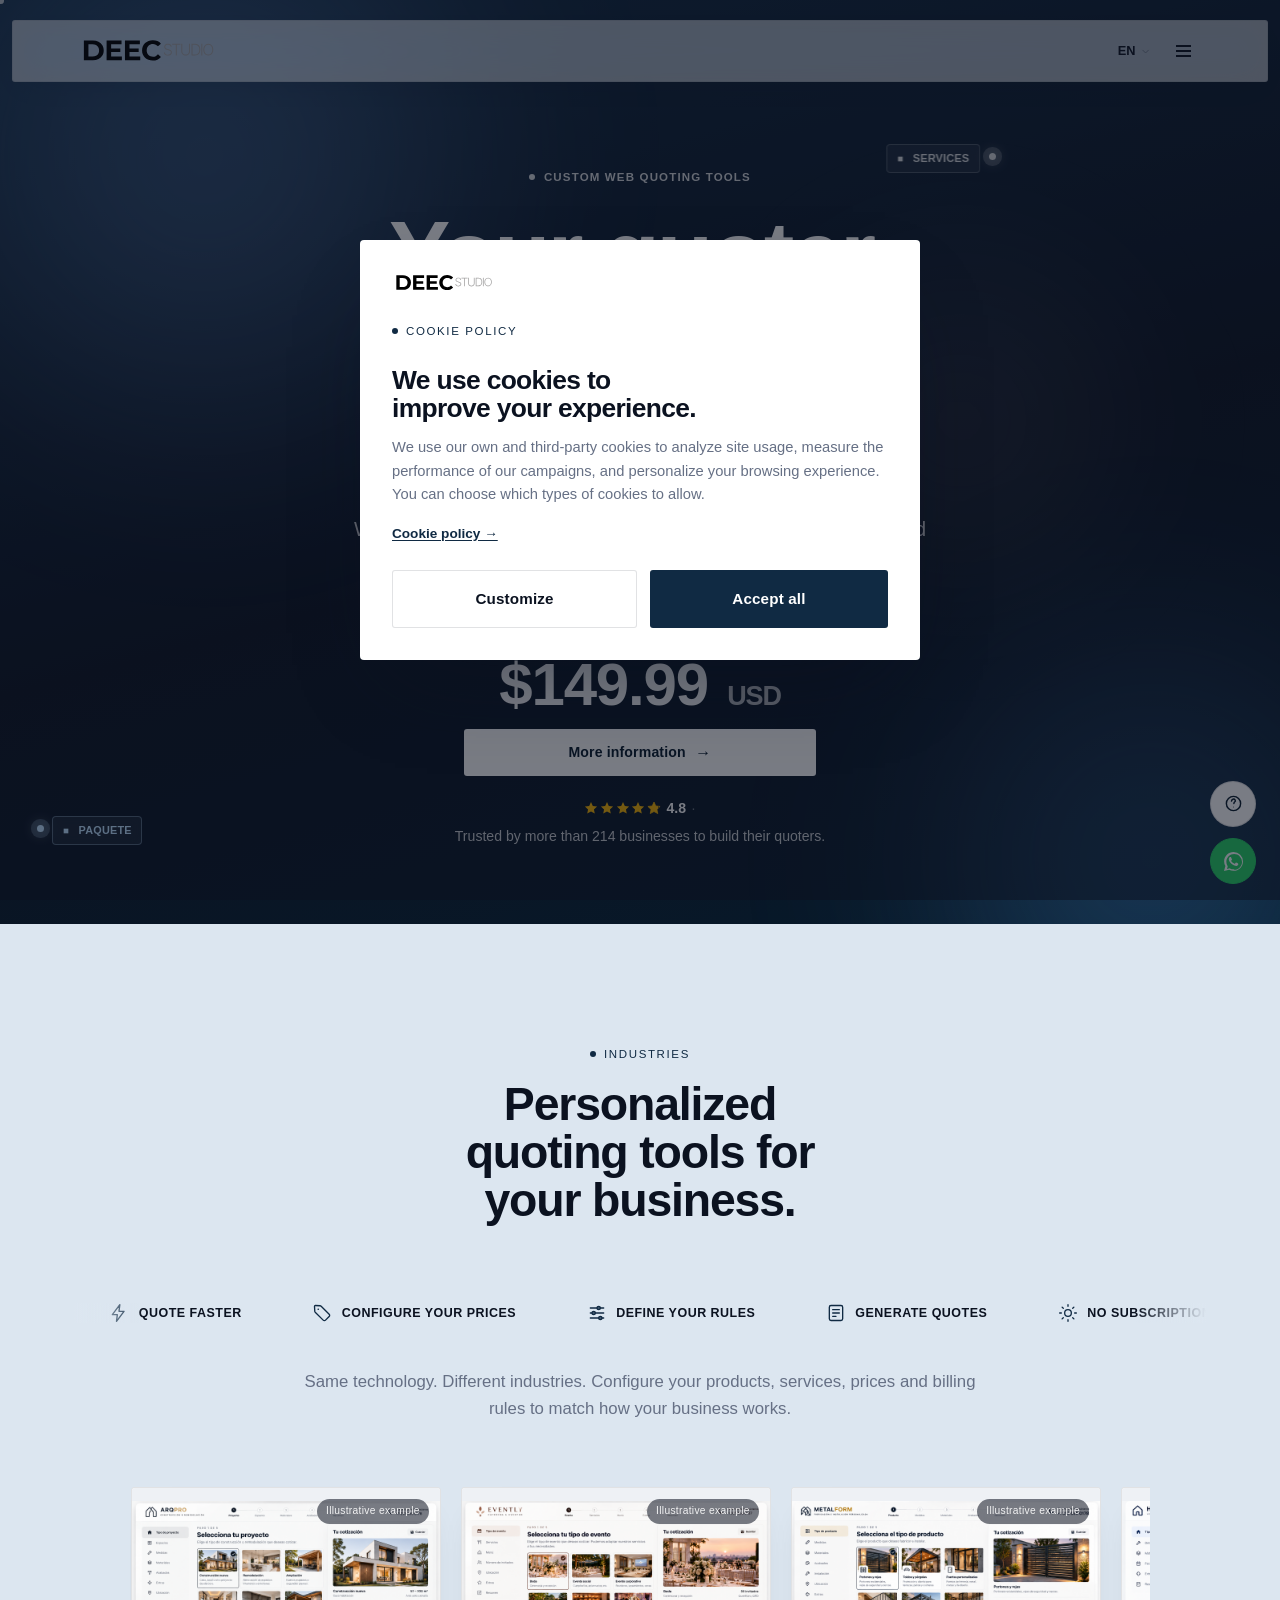
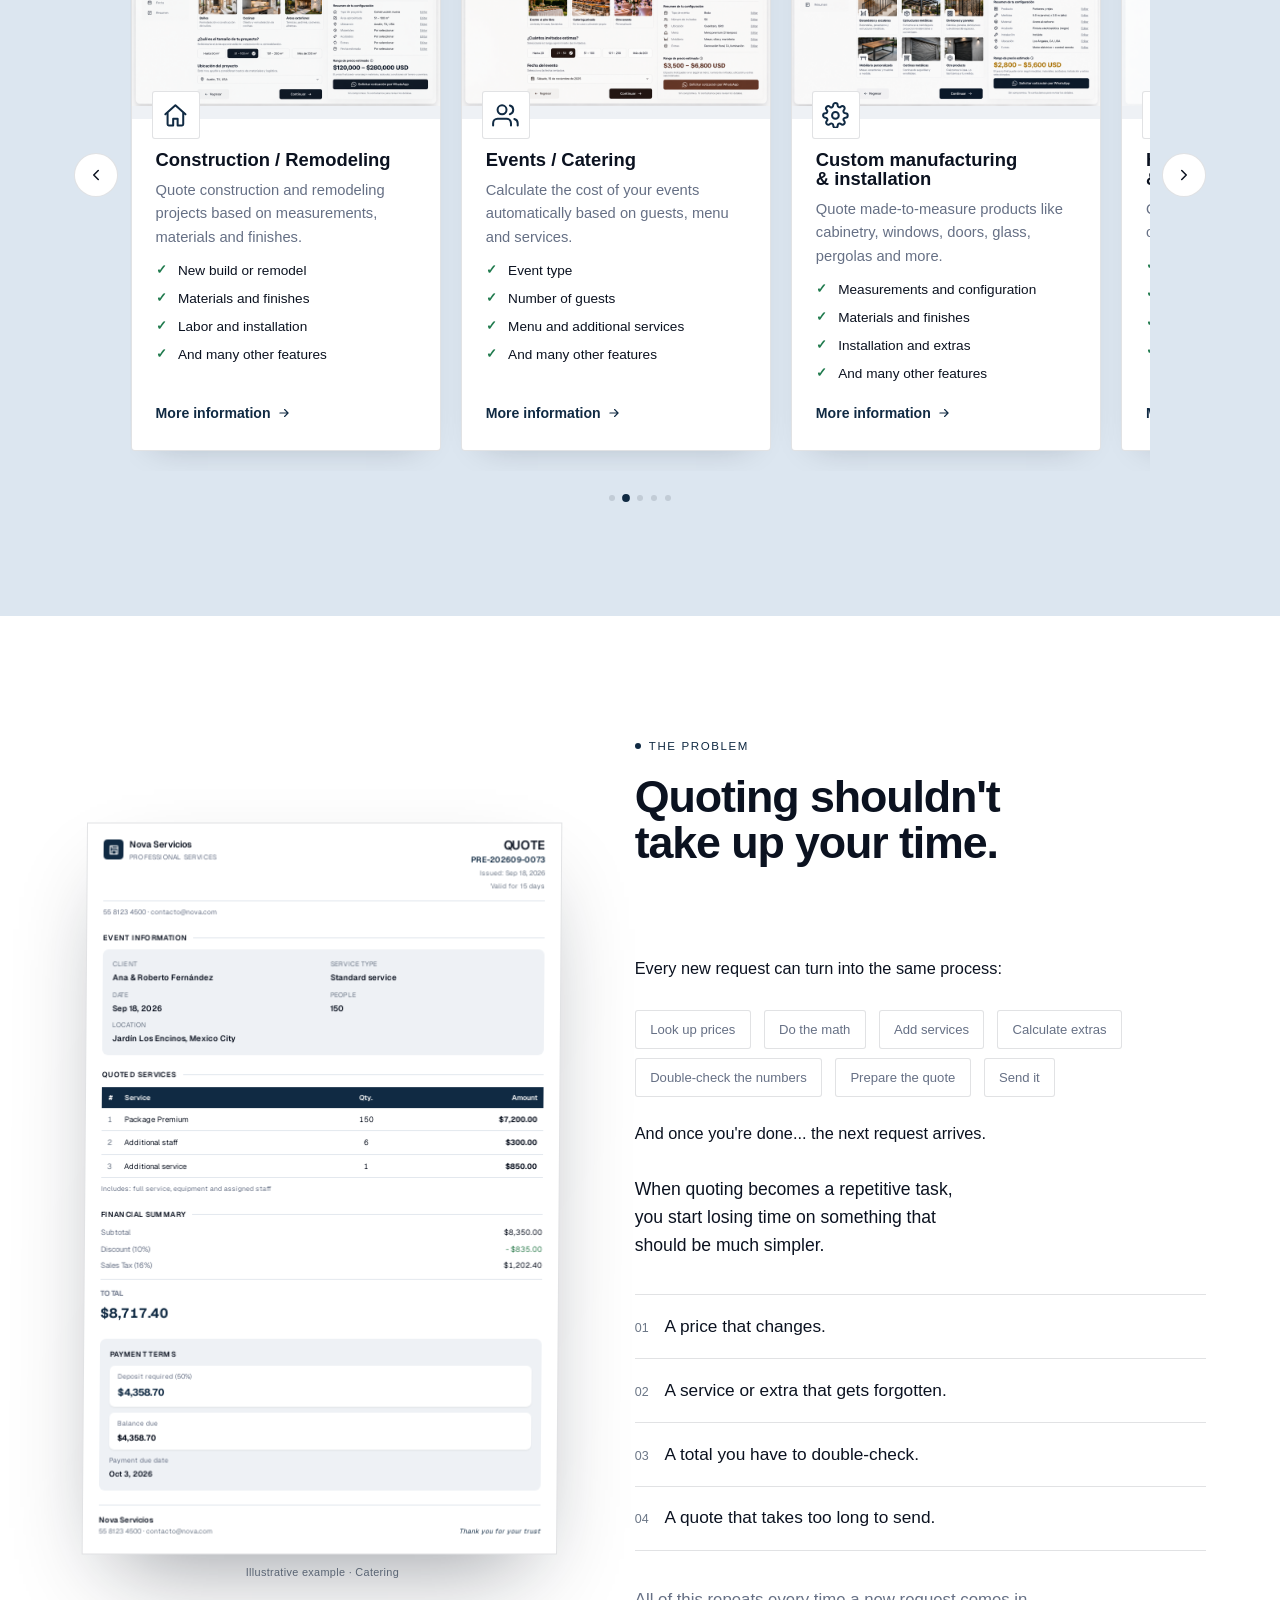
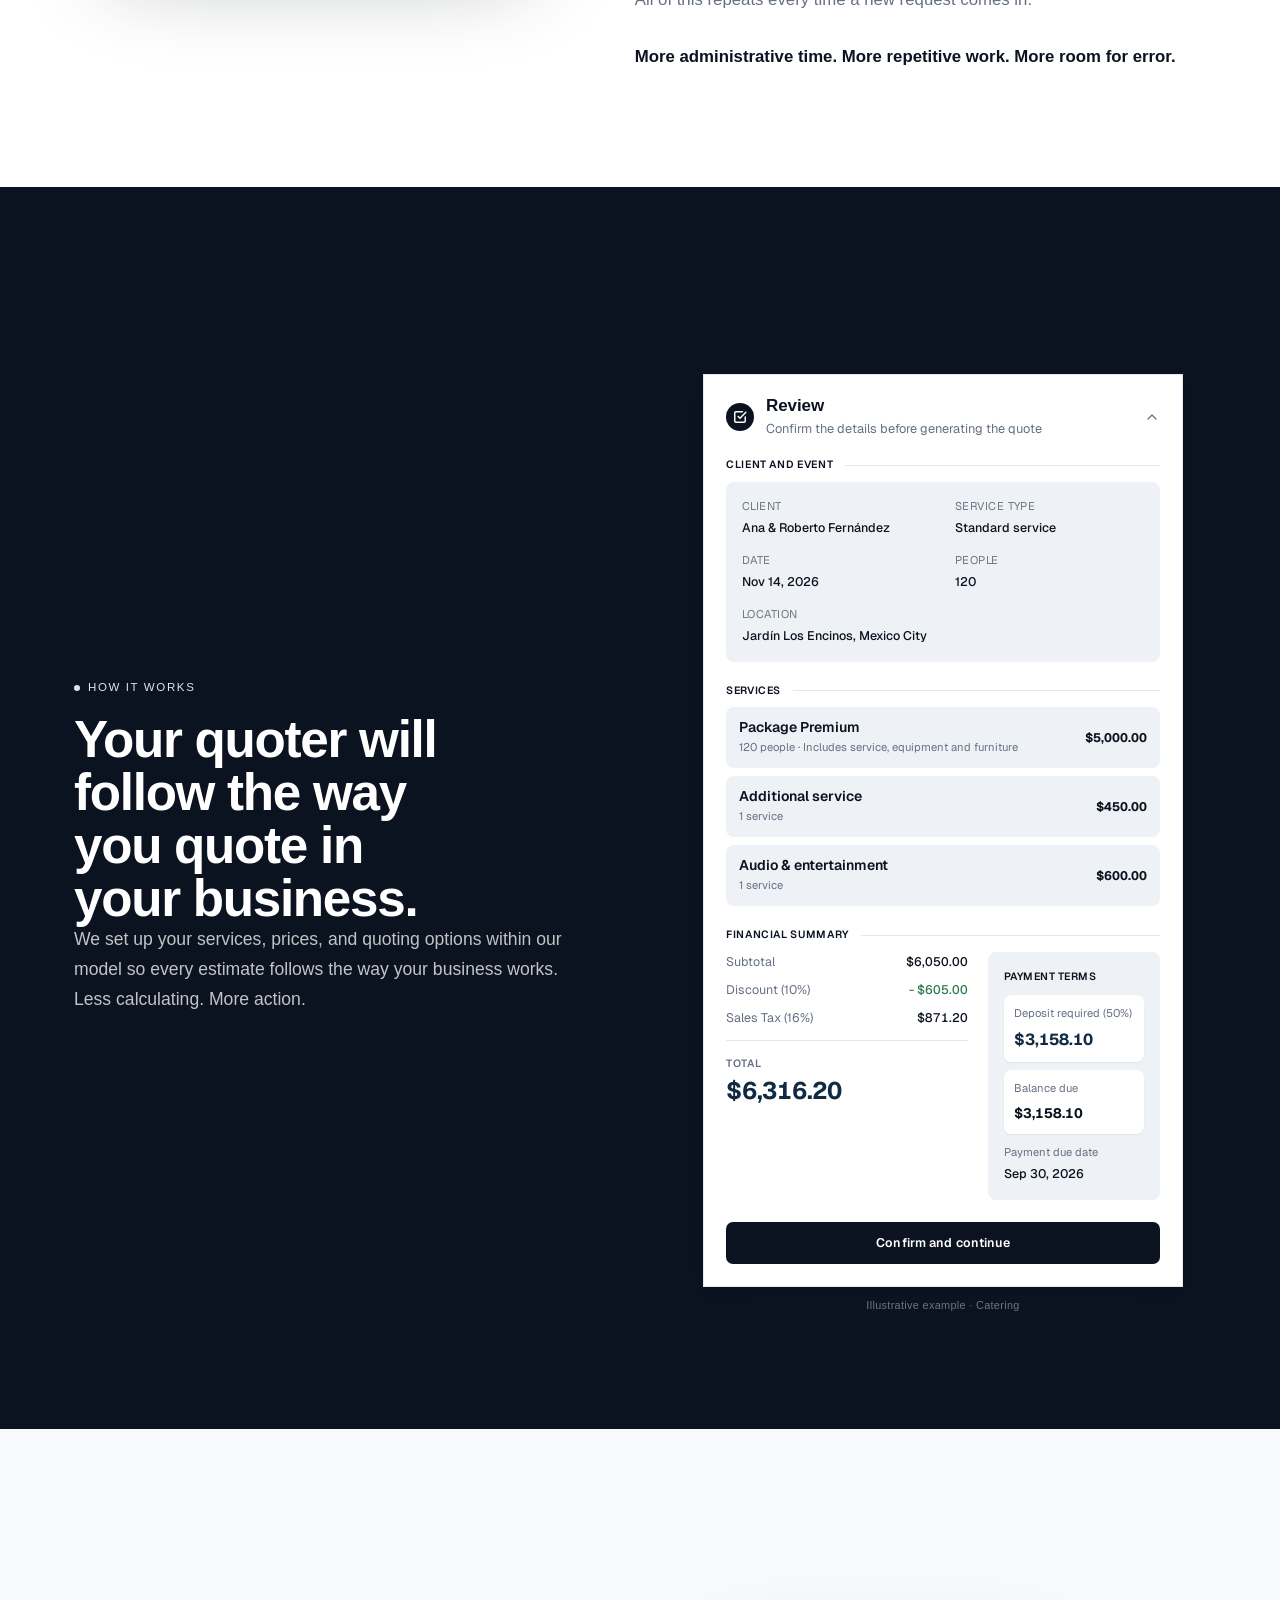
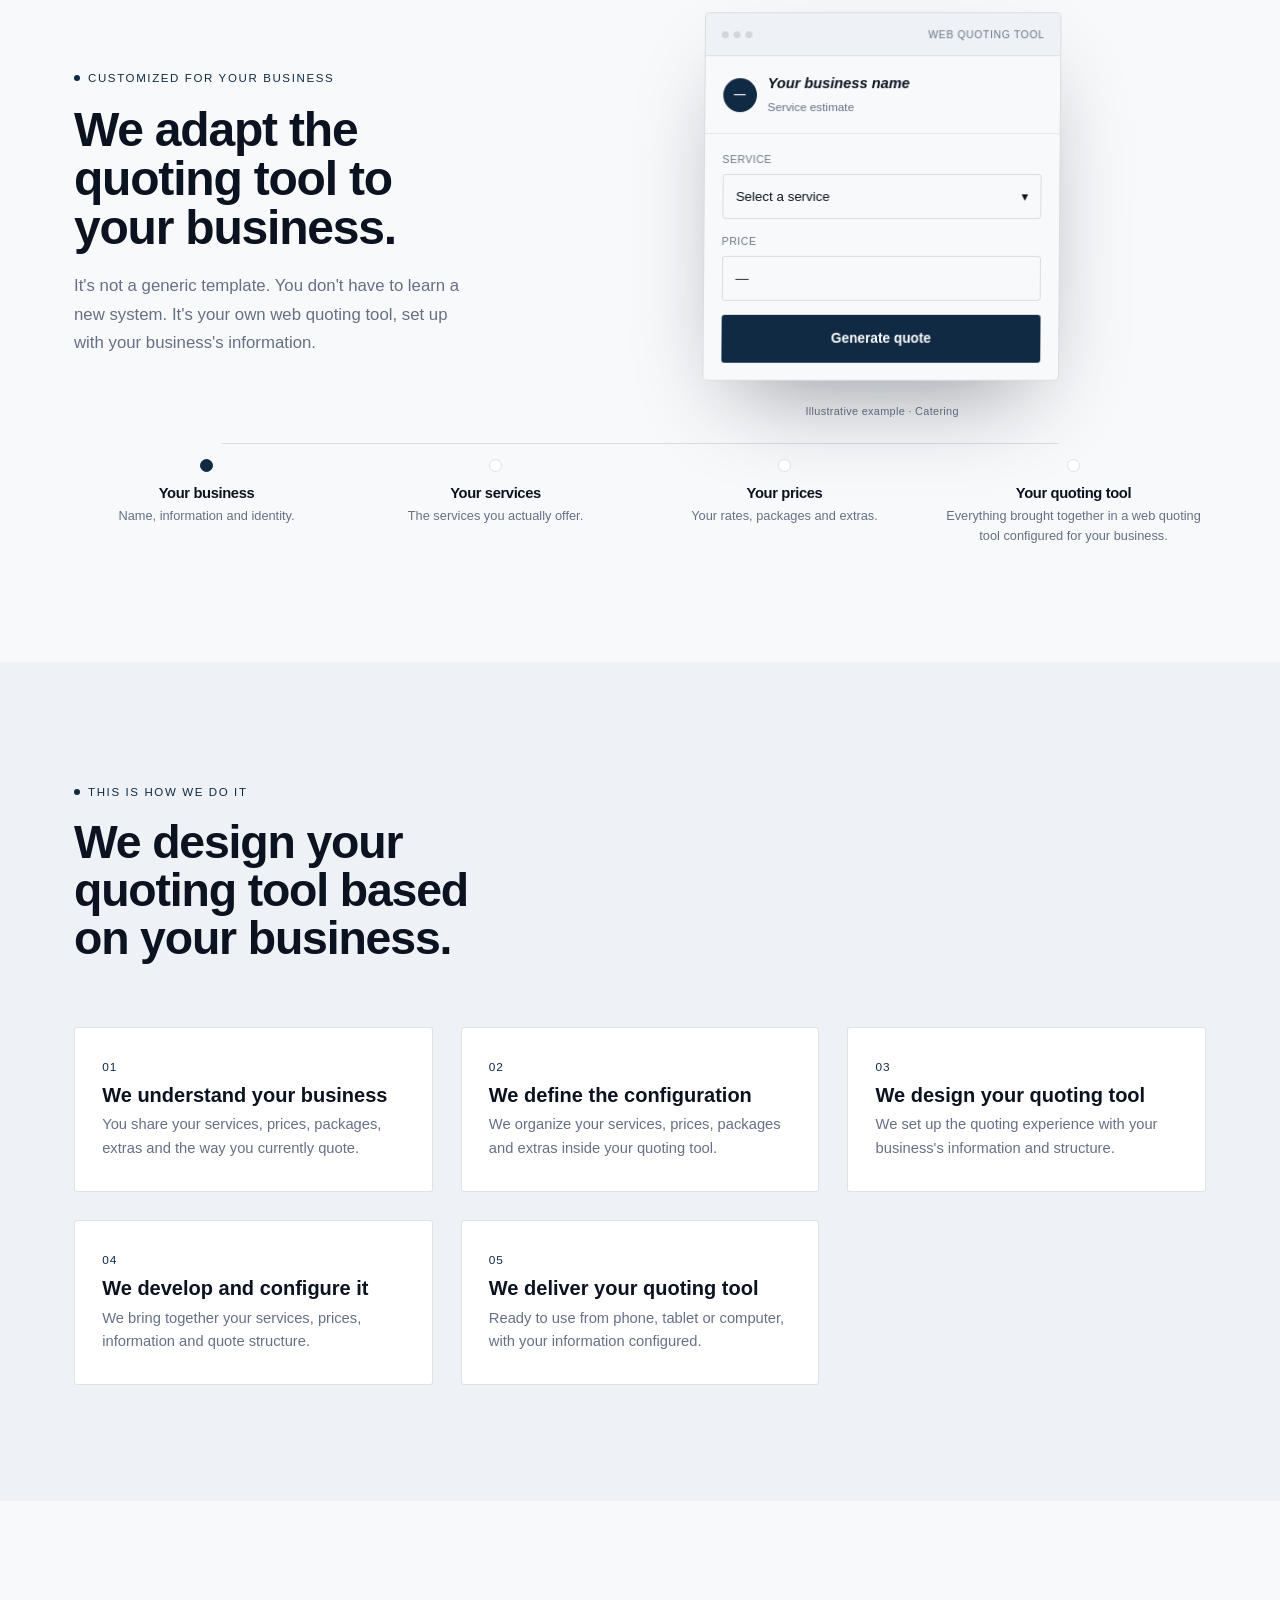
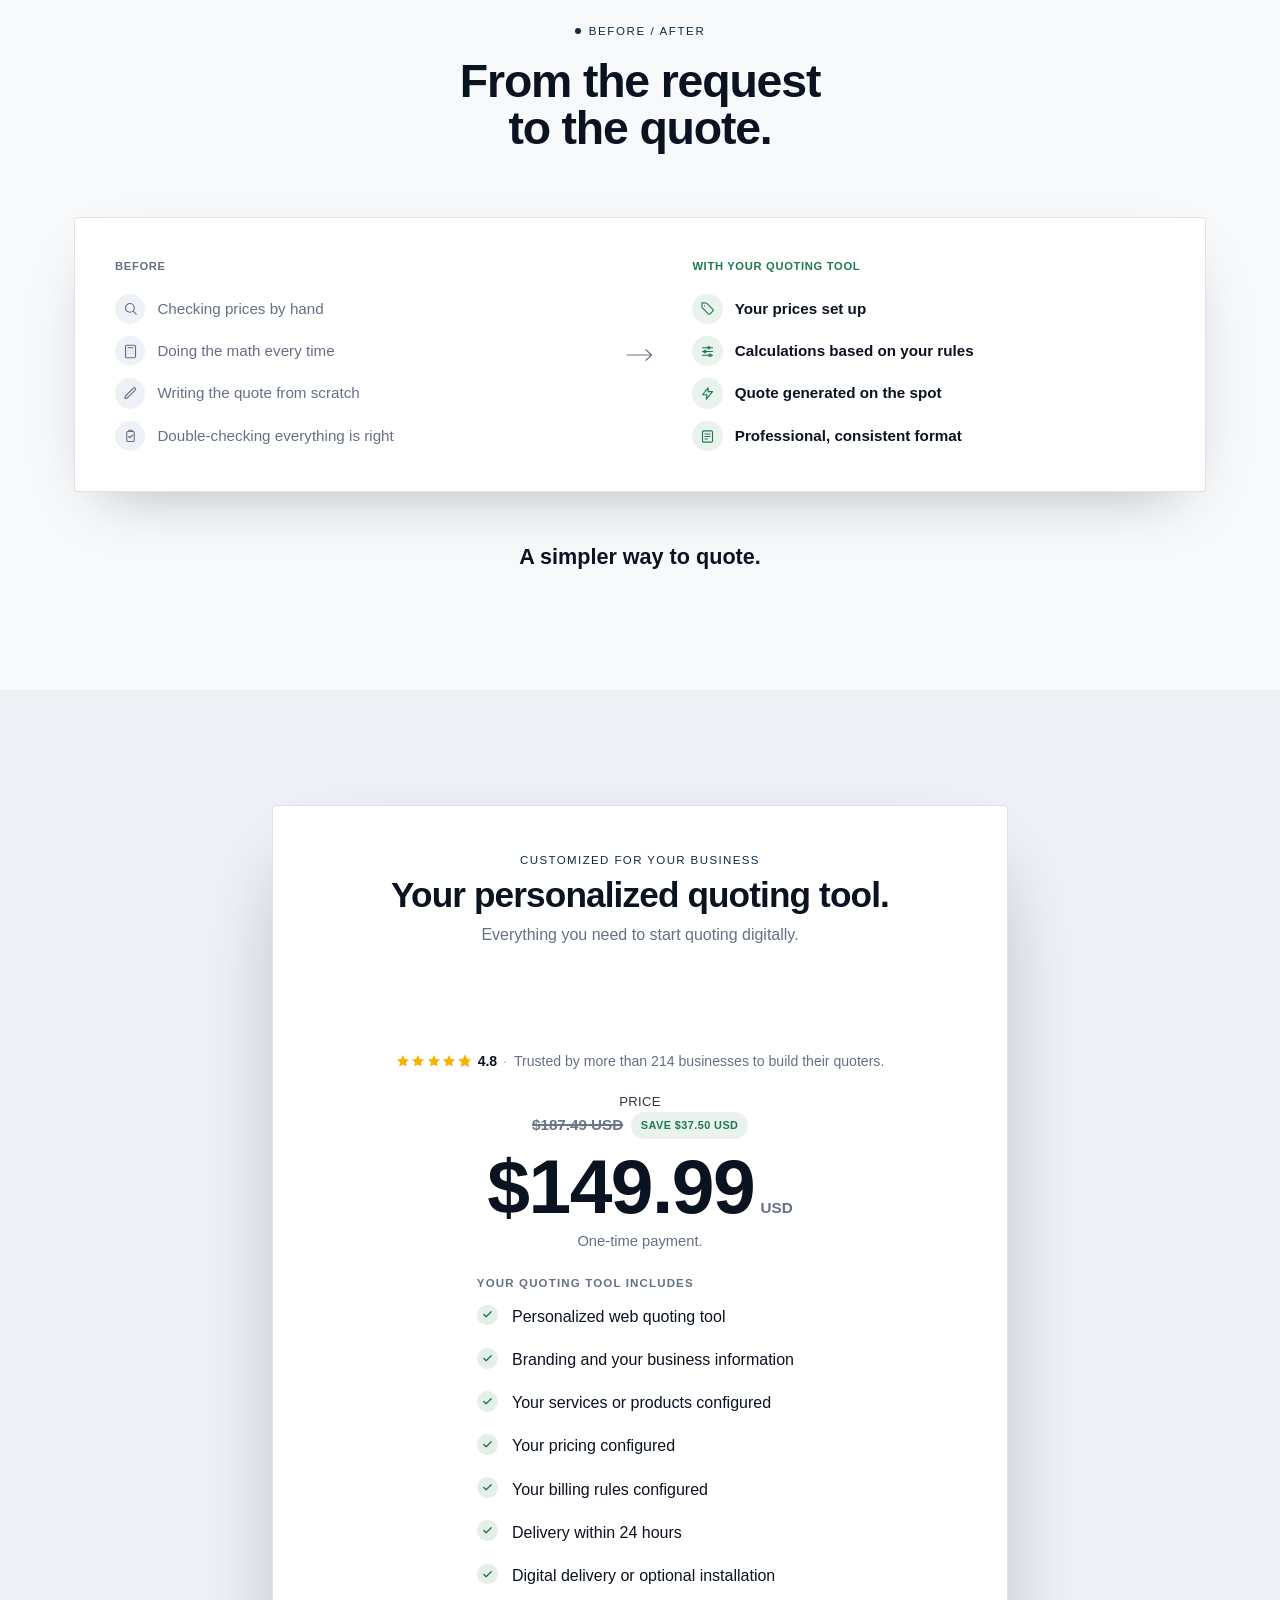
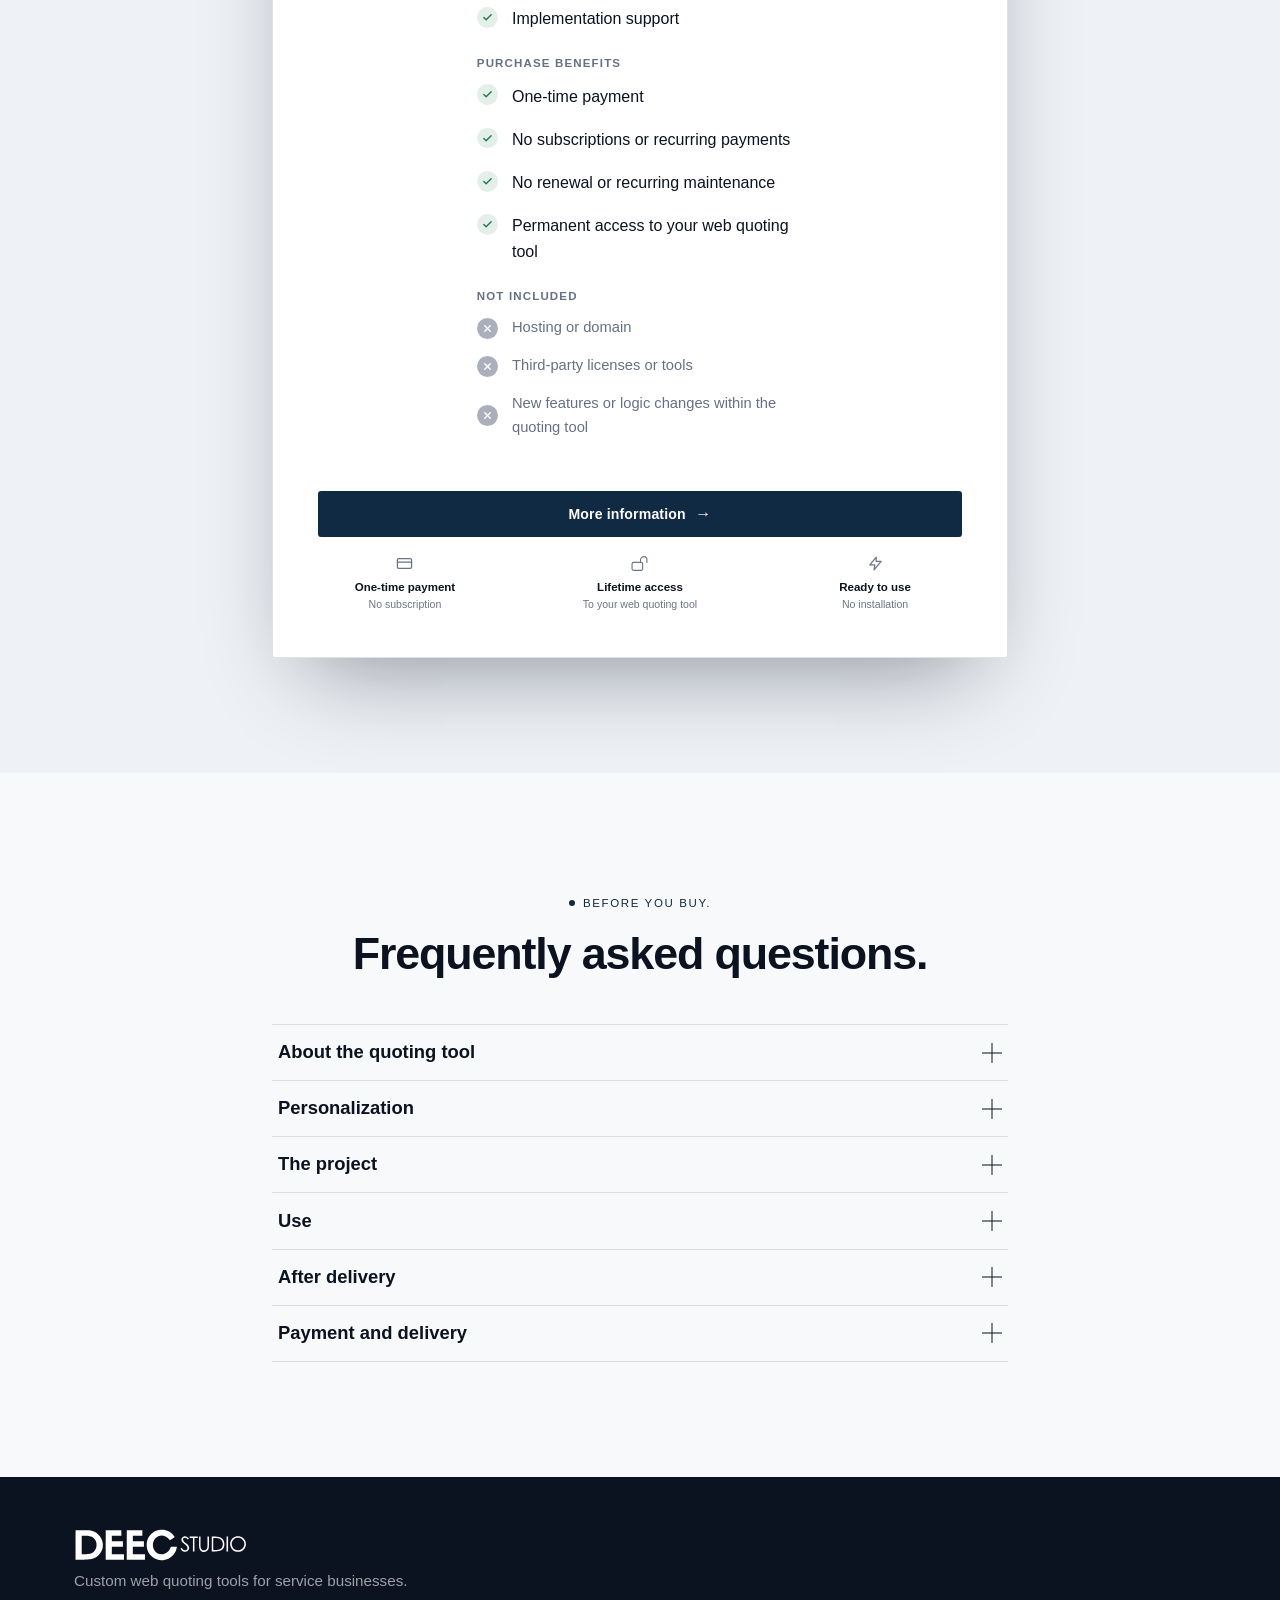
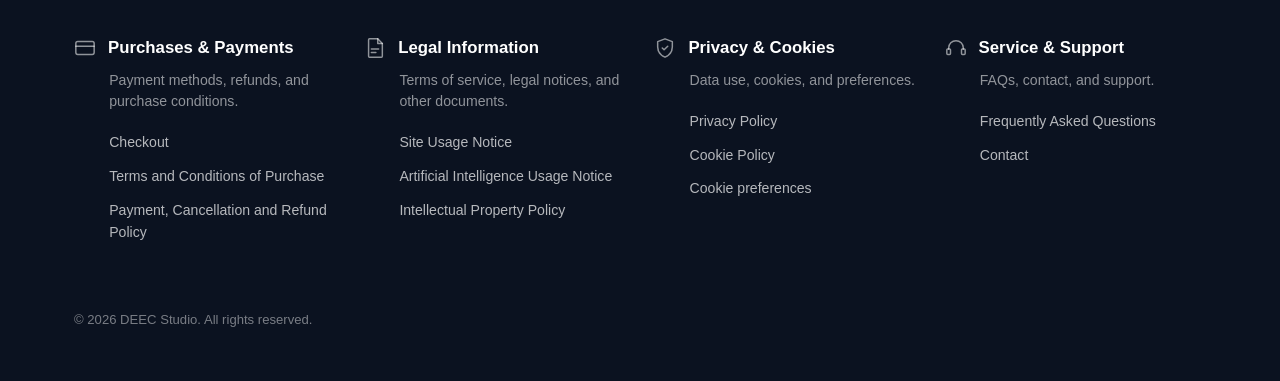
==== commit 9189a121: "Add files via upload" ====
--- a/Web Quoting Tools - DEEC Studio/index.html
+++ b/Web Quoting Tools - DEEC Studio/index.html
@@ -14,7 +14,7 @@
      hit this specific request. See also the css/js Cache-Control in
      _headers/.htaccess (stale-while-revalidate/stale-if-error) for the
      other half of this fix. -->
-<link rel="stylesheet" href="styles.css?v=2026100690" />
+<link rel="stylesheet" href="styles.css?v=2026100691" />
 
 <!-- Whop tracking pixel + Meta Pixel: NOT loaded here anymore. Both are
      consent-gated — they only load if the visitor accepts the "Análisis
@@ -62,7 +62,7 @@
 <link rel="stylesheet" href="https://fonts.googleapis.com/css2?family=Geist:wght@400;500;600;700&display=swap">
 </noscript>
 
-<link rel="icon" type="image/svg+xml" href="assets/favicon.svg?v=2026100690">
+<link rel="icon" type="image/svg+xml" href="assets/favicon.svg?v=2026100691">
 </head>
 <body>
 <a class="skip-link" href="#main" data-i18n="a11y.skipLink">Saltar al contenido</a>
@@ -141,7 +141,6 @@
     <span class="hero-artwork-shape hero-artwork-shape-2"></span>
     <span class="hero-artwork-shape hero-artwork-shape-3"></span>
   </div>
-  <div class="hero-grid" aria-hidden="true"></div>
 
   <div class="hero-matrix-nodes" aria-hidden="true" data-matrix-nodes>
     <span class="matrix-node"><span class="matrix-dot"></span><span class="node-badge"></span></span>
@@ -1234,8 +1233,8 @@
   </div>
 </div>
 
-<script defer src="lib/manifest.js?v=2026100690"></script>
-<script defer src="lib/i18n.js?v=2026100690"></script>
-<script defer src="main.js?v=2026100690"></script>
+<script defer src="lib/manifest.js?v=2026100691"></script>
+<script defer src="lib/i18n.js?v=2026100691"></script>
+<script defer src="main.js?v=2026100691"></script>
 </body>
 </html>
--- a/Web Quoting Tools - DEEC Studio/styles.css
+++ b/Web Quoting Tools - DEEC Studio/styles.css
@@ -419,21 +419,21 @@
    z-index 0 so it always sits behind the real content) instead of any
    grid/nodes/badges. The center stays clean — it's just dark solid
    color behind the (now light-colored) copy, no overlay there. */
+/* Full-viewport at every breakpoint — the Hero is the entire first
+   screen, nothing from the next section peeks in before the visitor
+   scrolls. Content is vertically centered within that full-height box
+   via flex; if content ever runs taller than the viewport (very long
+   translated copy, huge zoom level) the box just grows to fit it
+   instead of clipping. */
 .hero {
   position: relative;
   background: linear-gradient(165deg, var(--moss) 0%, var(--ink) 55%, var(--moss-2) 100%);
   padding-top: clamp(7.5rem, 16vw, 10.5rem);
   padding-bottom: clamp(3rem, 6vw, 5rem);
   overflow: hidden;
-}
-/* Full-viewport on phones — the Hero is the entire first screen,
-   nothing from the next section peeks in before the visitor scrolls. */
-@media (max-width: 767px) {
-  .hero {
-    min-height: 100svh;
-    display: flex;
-    align-items: center;
-  }
+  min-height: 100svh;
+  display: flex;
+  align-items: center;
 }
 .hero-artwork {
   position: absolute;
@@ -467,27 +467,6 @@
   .hero-artwork-shape-2 { width: 80vw; height: 80vw; bottom: -30%; right: -30%; }
   .hero-artwork-shape-3 { display: none; }
 }
-/* Fine square grid over the navy base — the "cuadrados" from the
-   earlier tech-matrix treatment, brought back as a light-on-dark
-   texture (no nodes/badges this time). Faded out toward the center
-   via mask so it reads as ambient texture in the margins rather than
-   competing with the content. */
-.hero-grid {
-  position: absolute;
-  inset: 0;
-  z-index: 0;
-  pointer-events: none;
-  background-image:
-    linear-gradient(to right, rgba(255, 255, 255, .08) 1px, transparent 1px),
-    linear-gradient(to bottom, rgba(255, 255, 255, .08) 1px, transparent 1px);
-  background-size: 40px 40px;
-  -webkit-mask-image: radial-gradient(ellipse 65% 60% at 50% 42%, transparent 25%, #000 75%);
-  mask-image: radial-gradient(ellipse 65% 60% at 50% 42%, transparent 25%, #000 75%);
-}
-@media (min-width: 768px) {
-  .hero-grid { background-size: 56px 56px; }
-}
-
 /* --- The "luces" + small tooltips from the earlier tech-matrix
    treatment, brought back on top of the grid above — restyled as a
    light-on-dark glass look instead of the old white cards. A handful
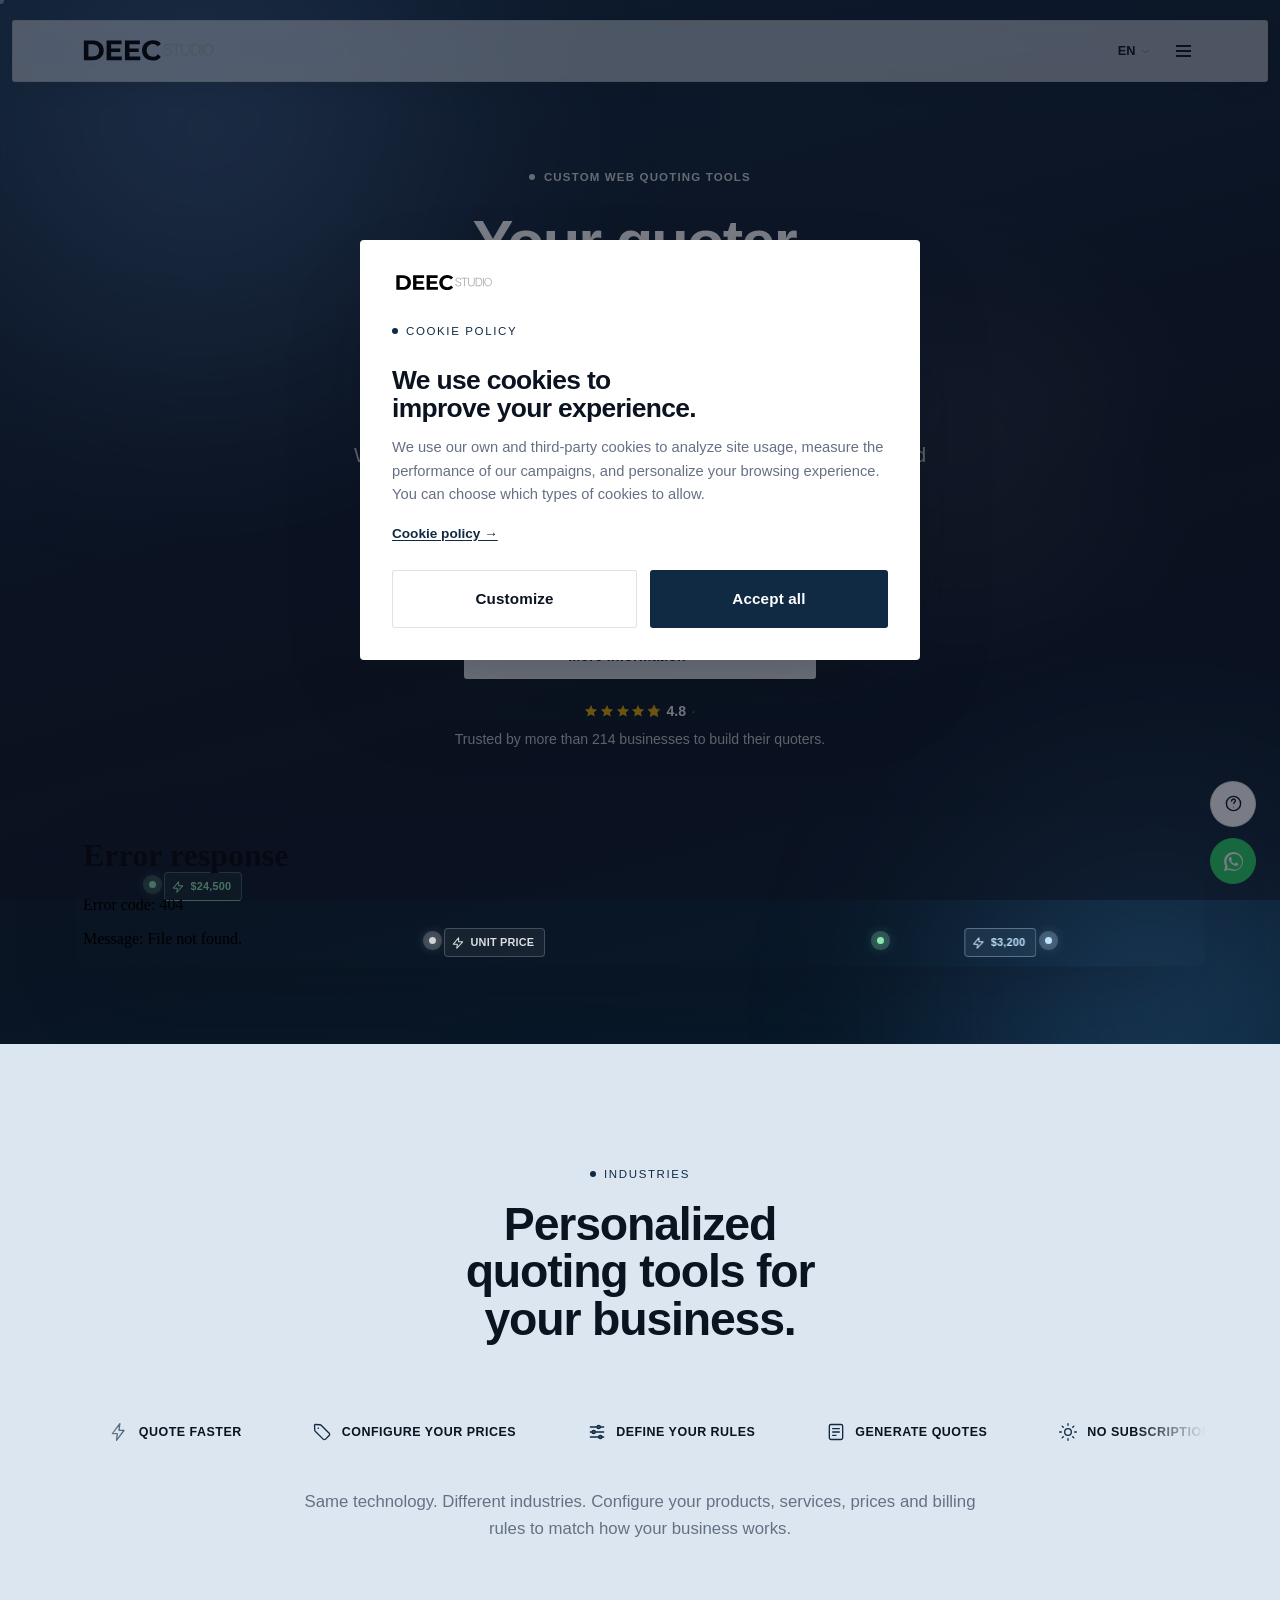
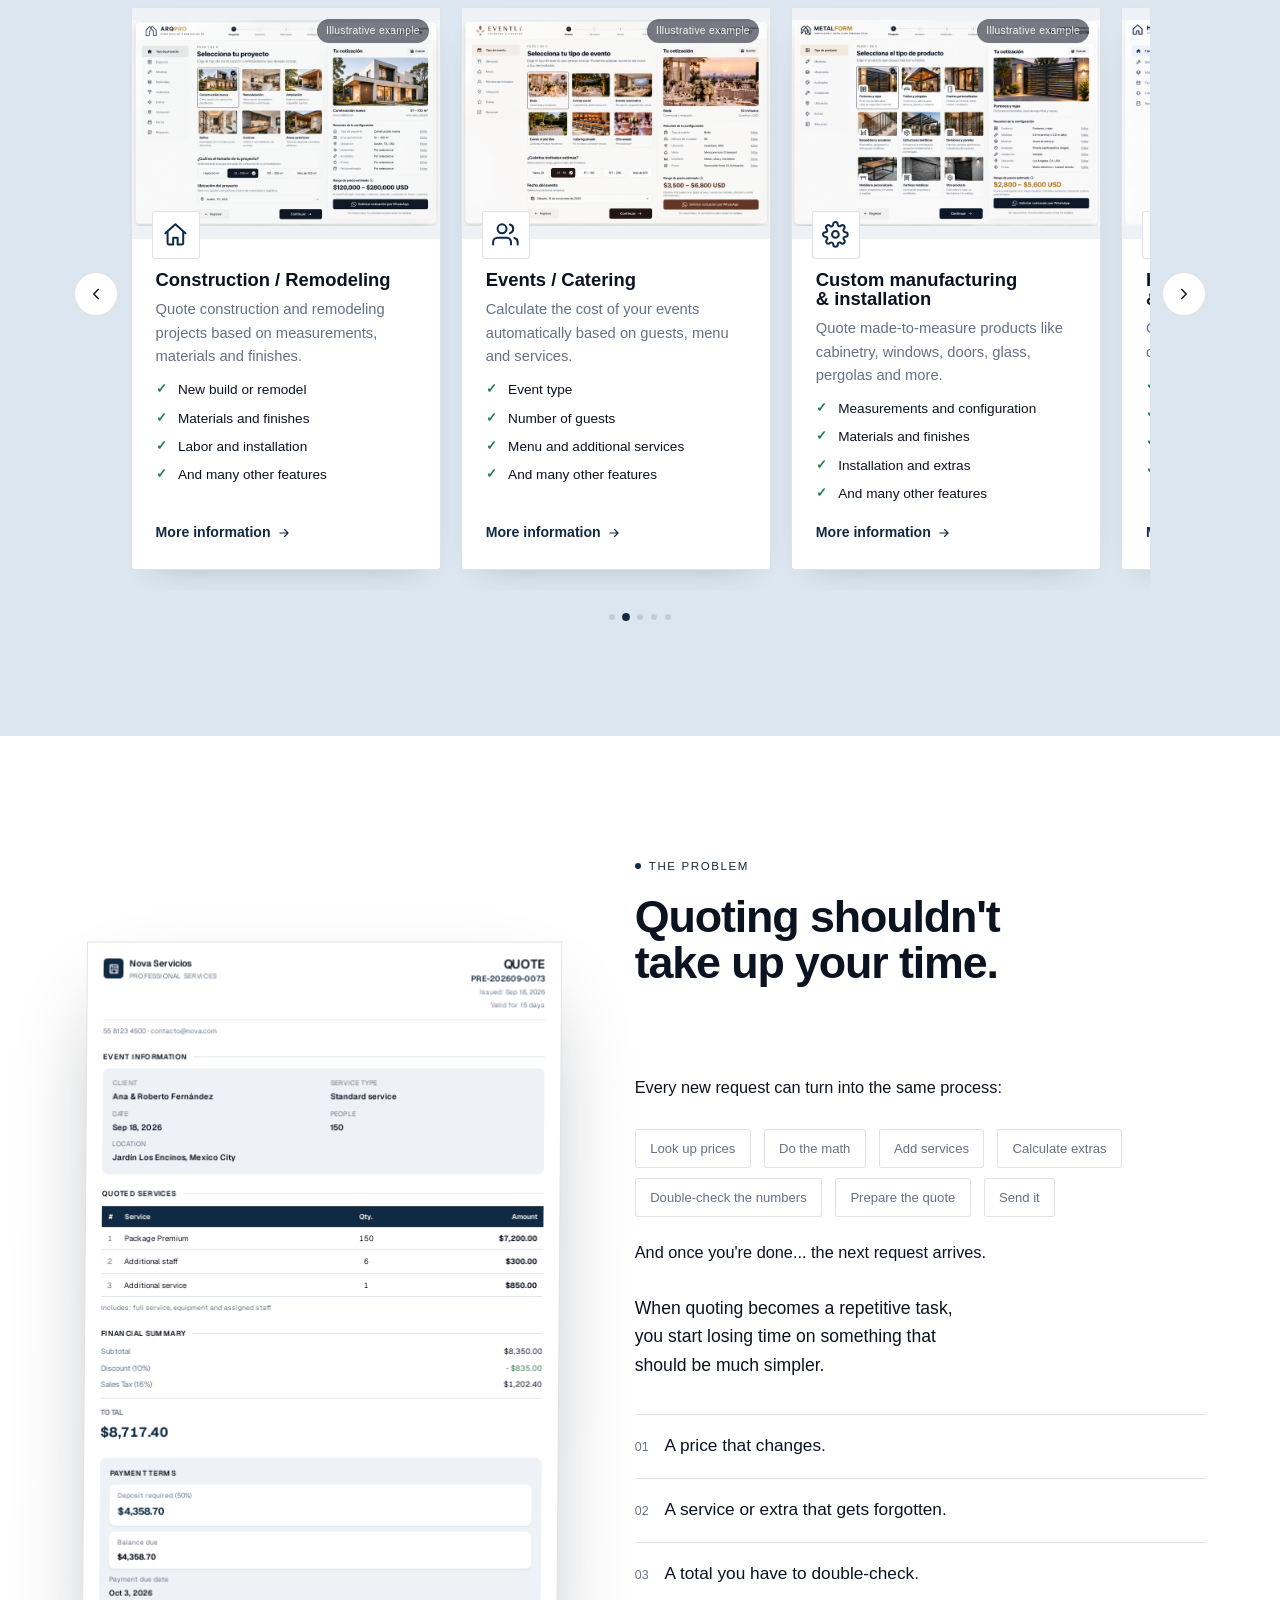
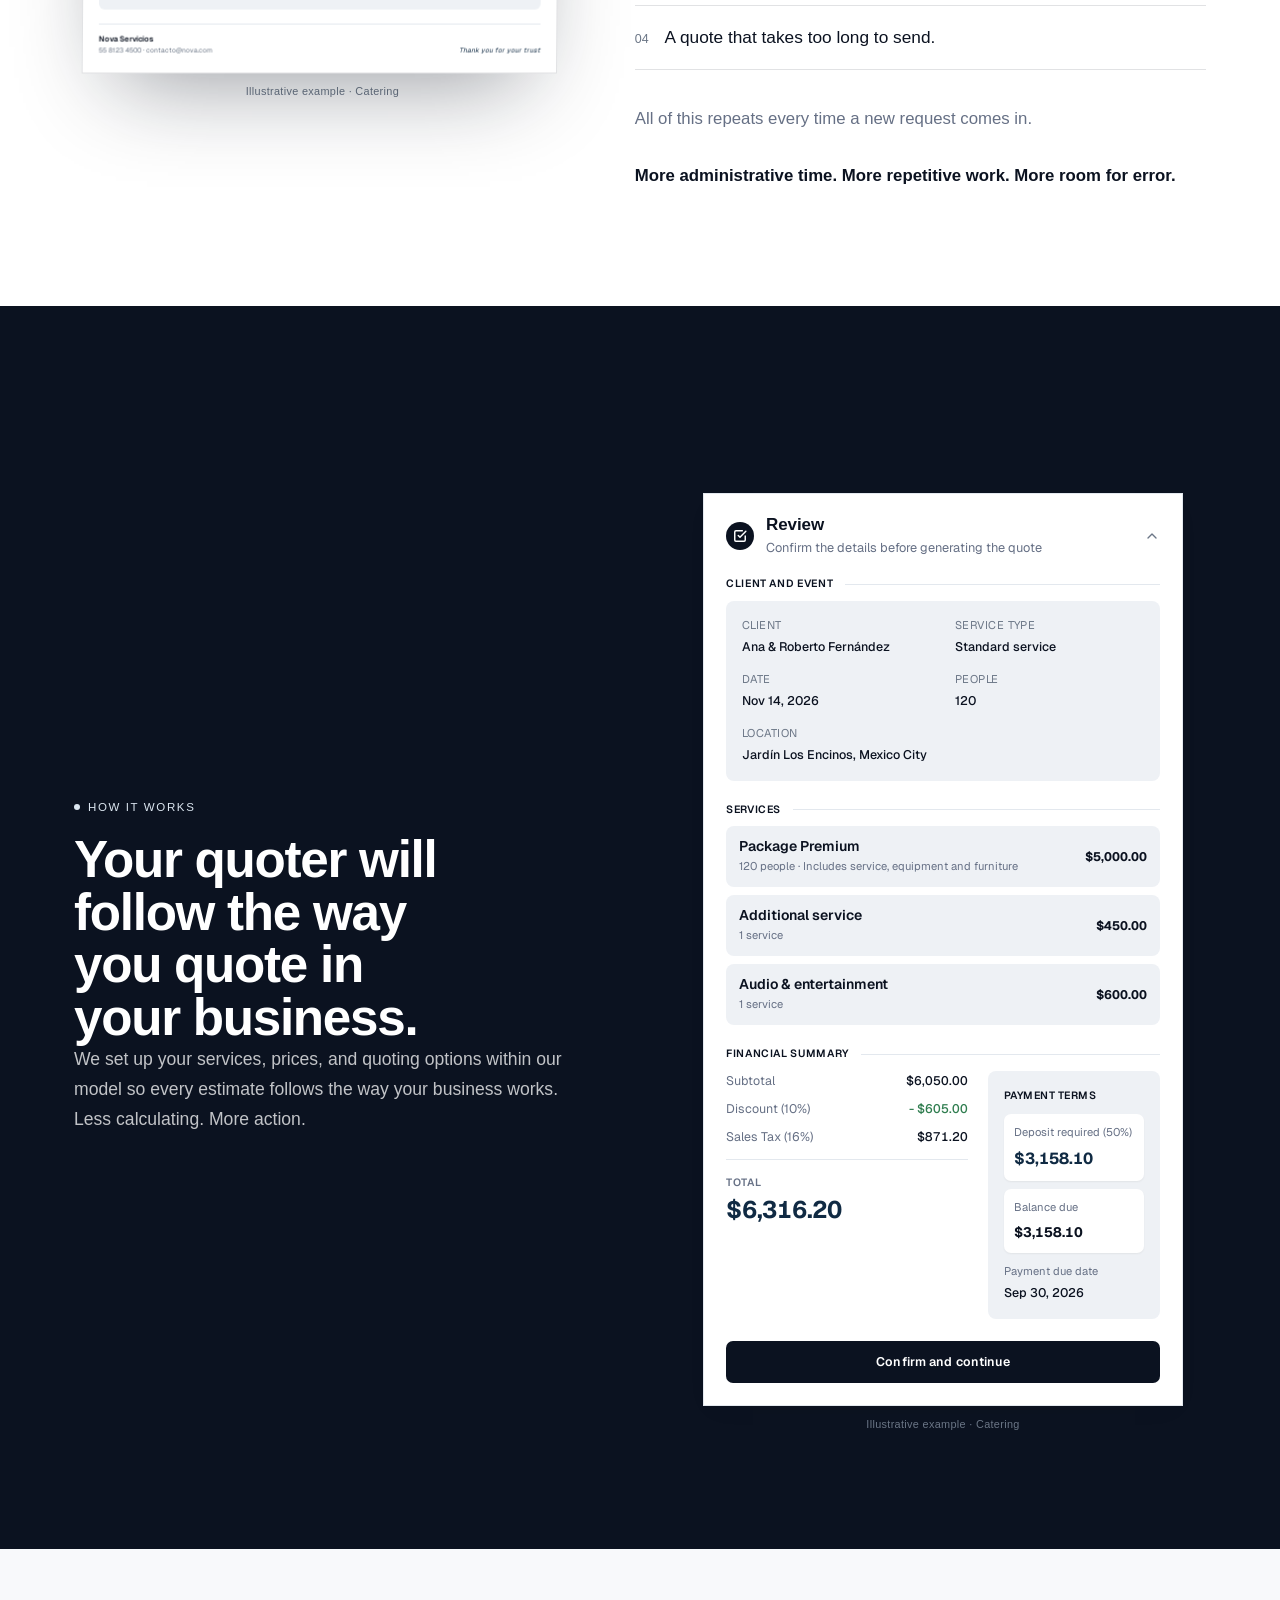
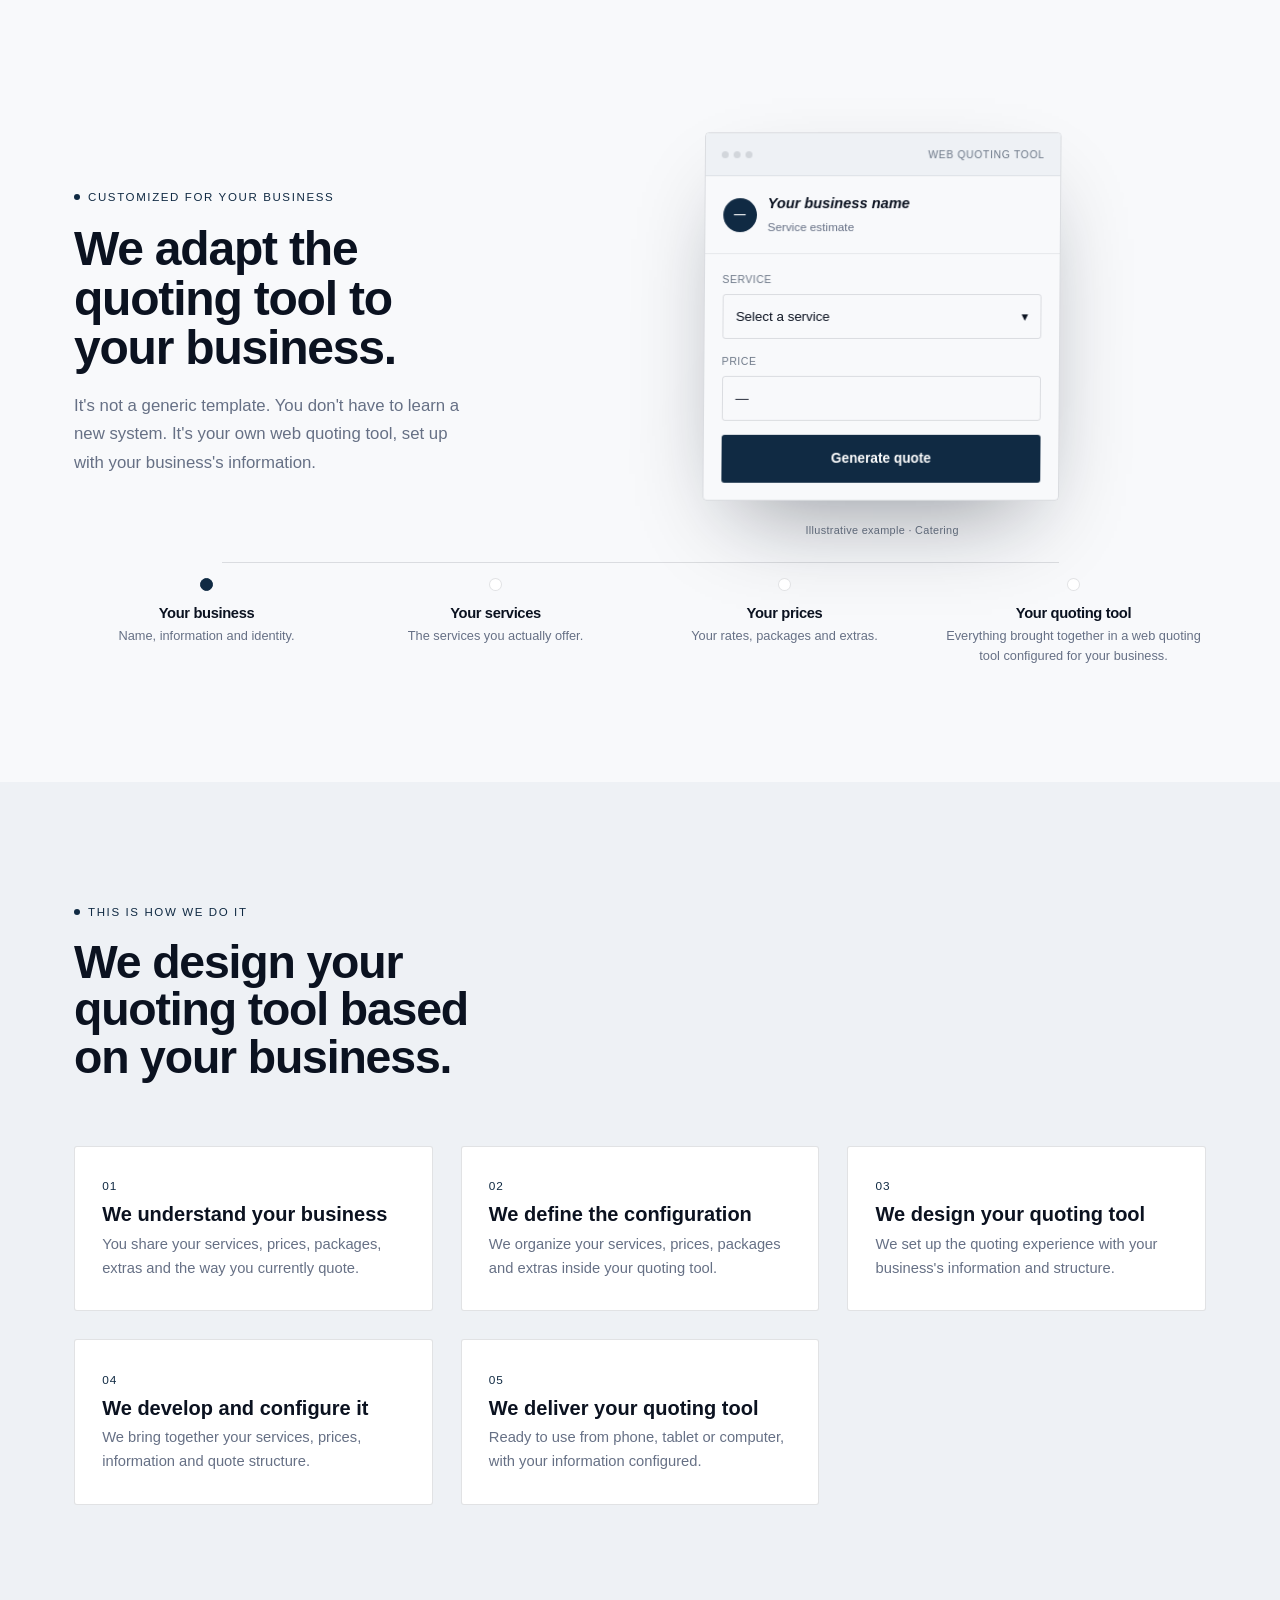
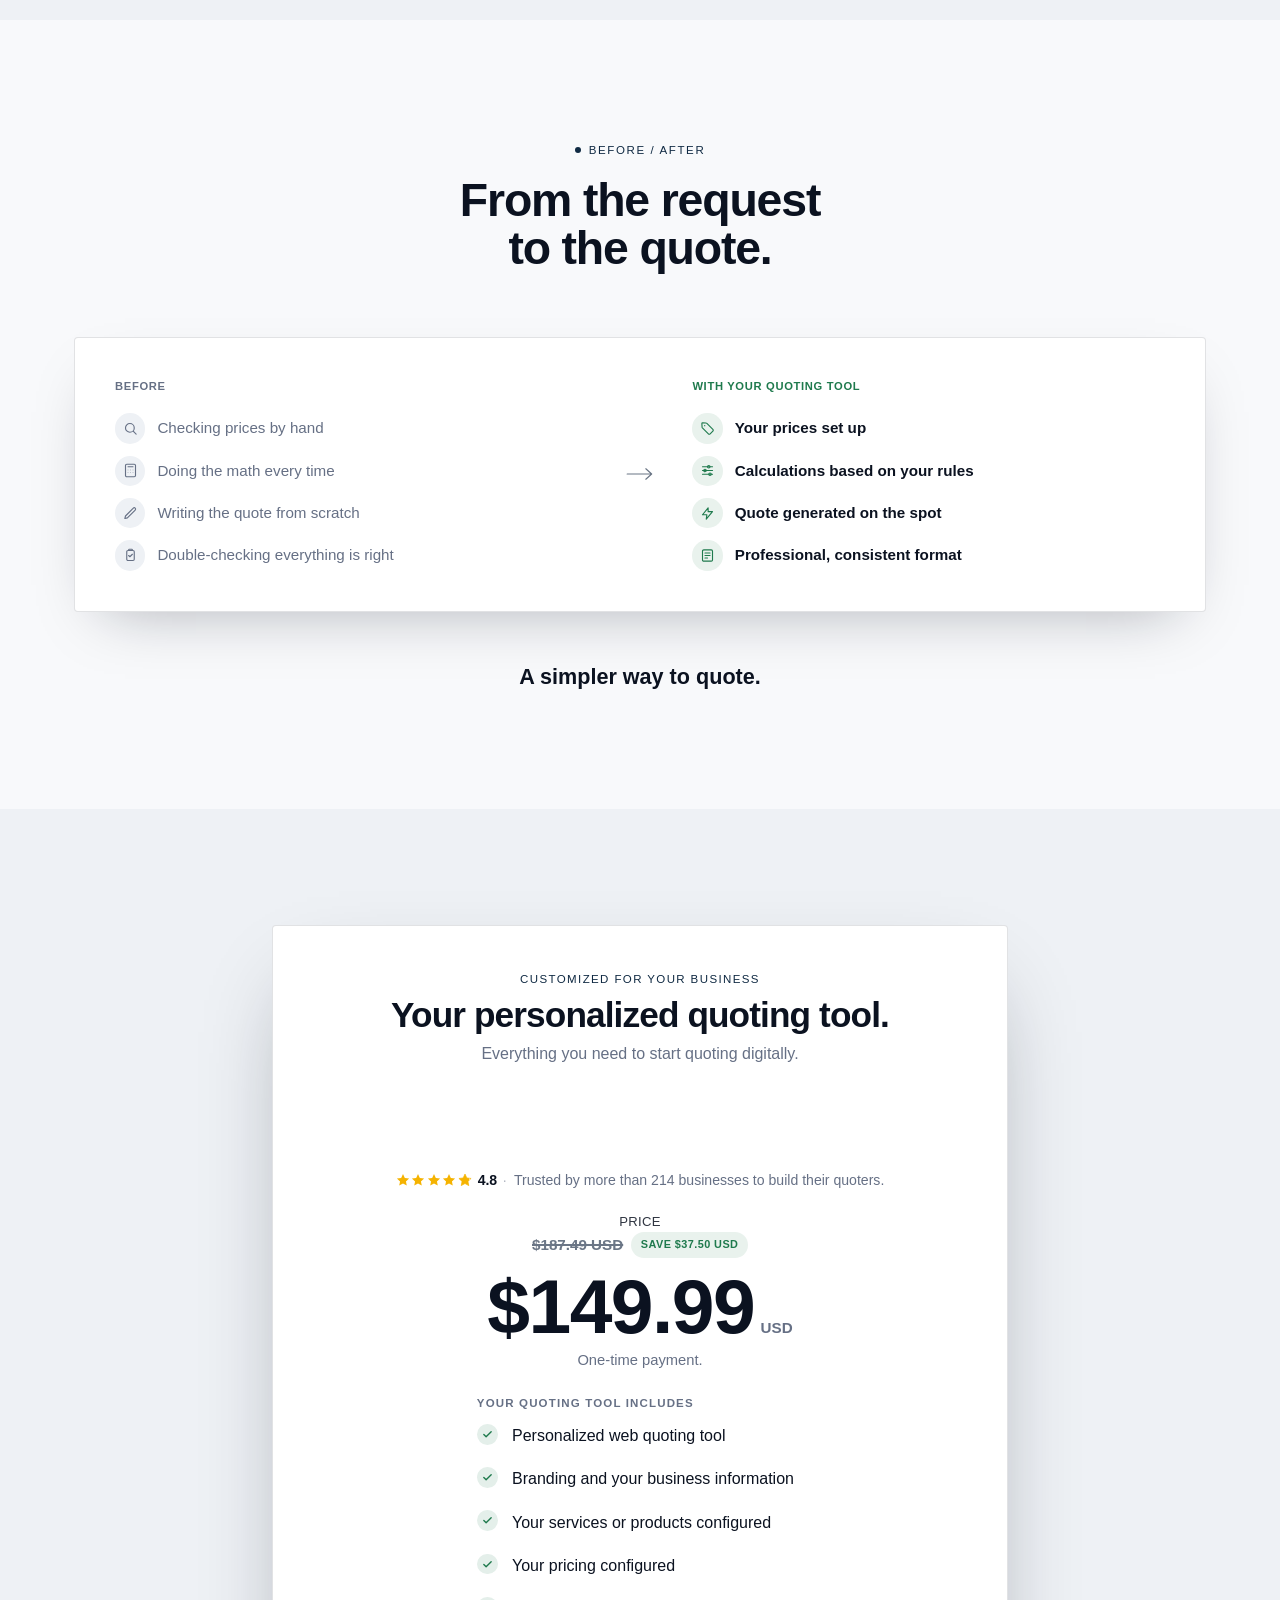
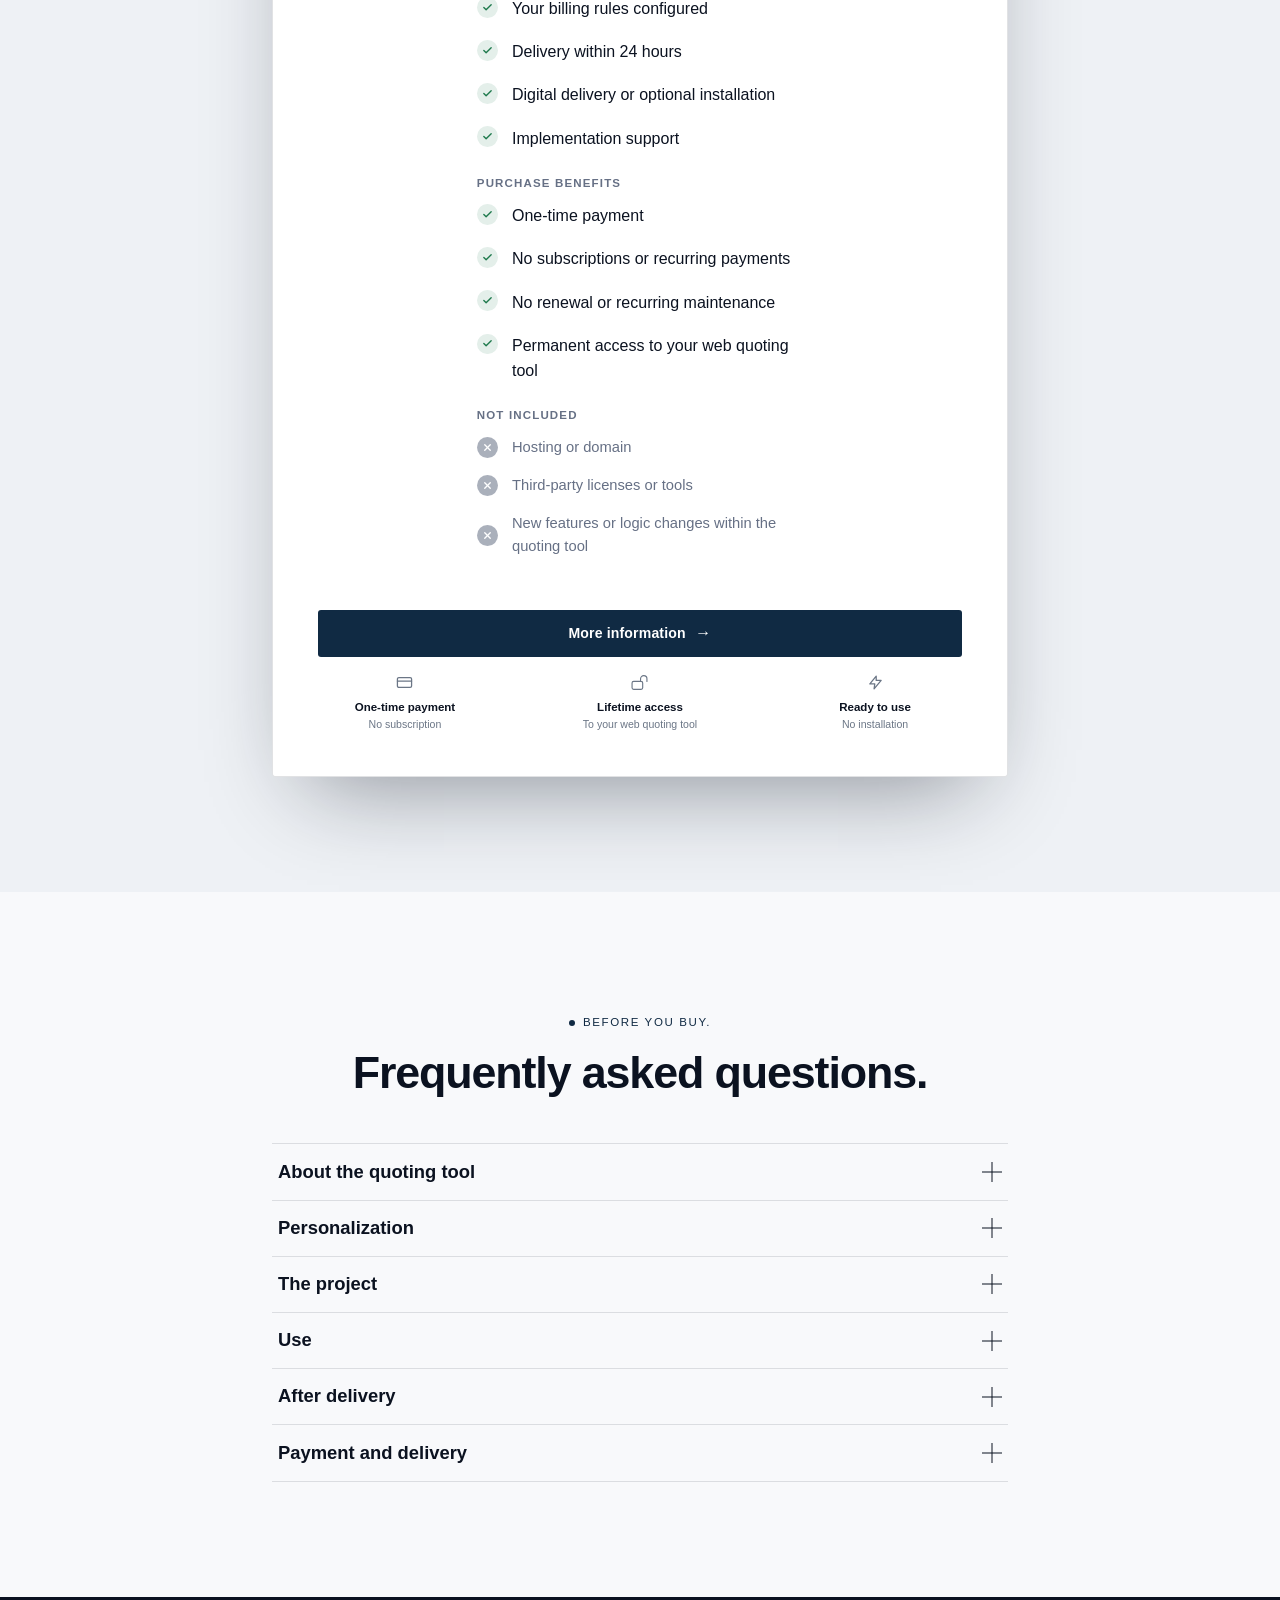
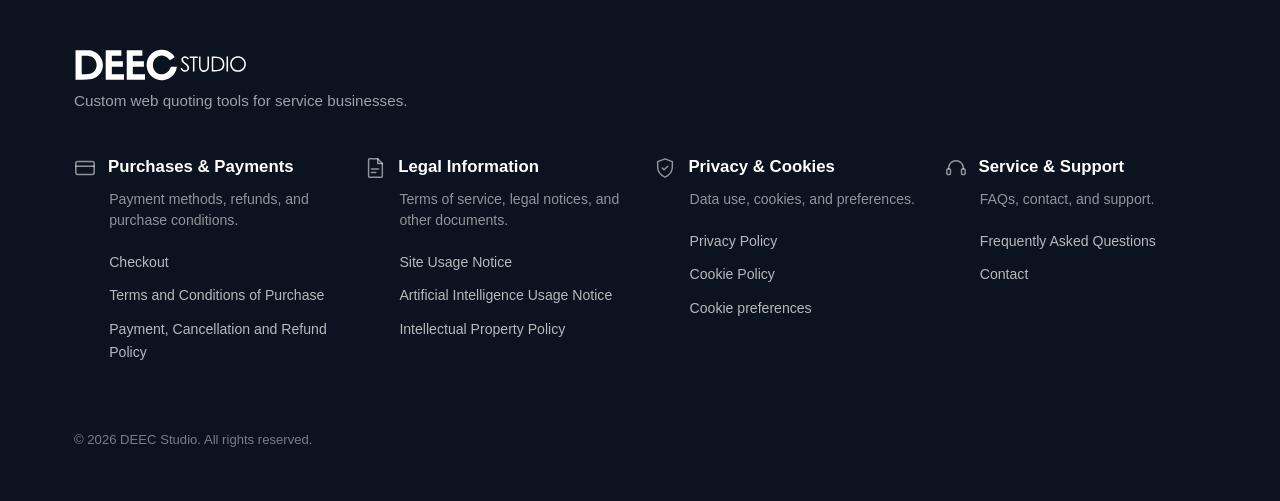
==== commit a2bf5abb: "Add files via upload" ====
--- a/Web Quoting Tools - DEEC Studio/index.html
+++ b/Web Quoting Tools - DEEC Studio/index.html
@@ -14,7 +14,7 @@
      hit this specific request. See also the css/js Cache-Control in
      _headers/.htaccess (stale-while-revalidate/stale-if-error) for the
      other half of this fix. -->
-<link rel="stylesheet" href="styles.css?v=2026100691" />
+<link rel="stylesheet" href="styles.css?v=2026101223" />
 
 <!-- Whop tracking pixel + Meta Pixel: NOT loaded here anymore. Both are
      consent-gated — they only load if the visitor accepts the "Análisis
@@ -62,7 +62,7 @@
 <link rel="stylesheet" href="https://fonts.googleapis.com/css2?family=Geist:wght@400;500;600;700&display=swap">
 </noscript>
 
-<link rel="icon" type="image/svg+xml" href="assets/favicon.svg?v=2026100691">
+<link rel="icon" type="image/svg+xml" href="assets/favicon.svg?v=2026101223">
 </head>
 <body>
 <a class="skip-link" href="#main" data-i18n="a11y.skipLink">Saltar al contenido</a>
@@ -159,15 +159,20 @@
     </div>
 
     <div class="hero-cta">
-      <div class="hero-price-block">
-        <p class="price-tag" data-i18n="oferta.priceTag">PRECIO</p>
-        <div class="price-compare price-compare-hero">
-          <span class="price-was">$187.49 USD</span>
-          <span class="price-badge" data-i18n="offer.badge">Ahorra 20%</span>
-        </div>
-        <p class="hero-price-now">$149.99 <span class="hero-price-unit">USD</span></p>
-      </div>
-
+      <ul class="checkout-trustbar hero-trustbar">
+        <li>
+          <svg viewBox="0 0 24 24" fill="none" stroke="currentColor" stroke-width="1.8" stroke-linecap="round" stroke-linejoin="round"><rect x="2" y="5" width="20" height="14" rx="2"/><line x1="2" y1="10" x2="22" y2="10"/></svg>
+          <span><strong data-i18n="trust.paid">Pago único</strong><small data-i18n="trust.paid.sub">Sin suscripción</small></span>
+        </li>
+        <li>
+          <svg viewBox="0 0 24 24" fill="none" stroke="currentColor" stroke-width="1.6" stroke-linecap="round" stroke-linejoin="round"><path d="M13.5 10.5V6.75a4.5 4.5 0 1 1 9 0v3.75M3.75 21.75h10.5a2.25 2.25 0 0 0 2.25-2.25v-6.75a2.25 2.25 0 0 0-2.25-2.25H3.75a2.25 2.25 0 0 0-2.25 2.25v6.75a2.25 2.25 0 0 0 2.25 2.25Z"/></svg>
+          <span><strong data-i18n="trust.access">Acceso permanente</strong><small data-i18n="trust.access.sub">A tu cotizador web</small></span>
+        </li>
+        <li>
+          <svg viewBox="0 0 24 24" fill="none" stroke="currentColor" stroke-width="1.8" stroke-linecap="round" stroke-linejoin="round"><path d="M13 3L4 14H11L10 21L20 9H13L13 3Z"/></svg>
+          <span><strong data-i18n="trust.ready">Listo para usar</strong><small data-i18n="trust.ready.sub">Sin instalación</small></span>
+        </li>
+      </ul>
       <a class="btn btn-primary btn-lg btn-hero" data-whatsapp-cta href="#">
         <span data-i18n="hero.ctaMoreInfo">Más información</span>
         <span class="btn-arrow" aria-hidden="true">→</span>
@@ -181,6 +186,12 @@
         <span class="hero-rating-sep" aria-hidden="true">·</span>
       </span>
       <span class="hero-rating-text" data-i18n="hero.rating">Más de 214 negocios han confiado en nosotros para crear sus cotizadores.</span>
+    </div>
+  </div>
+
+  <div class="container hero-mockup-container">
+    <div class="cotizador-mockup-frame-wrap reveal">
+      <iframe class="cotizador-mockup-frame" src="assets/mockups/cotizador-mockup.html?v=2026101223" title="Vista previa del cotizador DEEC Studio" loading="lazy" data-cotizador-mockup-frame></iframe>
     </div>
   </div>
 </section>
@@ -1233,8 +1244,8 @@
   </div>
 </div>
 
-<script defer src="lib/manifest.js?v=2026100691"></script>
-<script defer src="lib/i18n.js?v=2026100691"></script>
-<script defer src="main.js?v=2026100691"></script>
+<script defer src="lib/manifest.js?v=2026101223"></script>
+<script defer src="lib/i18n.js?v=2026101223"></script>
+<script defer src="main.js?v=2026101223"></script>
 </body>
 </html>
--- a/Web Quoting Tools - DEEC Studio/styles.css
+++ b/Web Quoting Tools - DEEC Studio/styles.css
@@ -433,7 +433,10 @@
   overflow: hidden;
   min-height: 100svh;
   display: flex;
-  align-items: center;
+  flex-direction: column;
+  align-items: center;
+  justify-content: flex-start;
+  gap: clamp(2.5rem, 6vw, 4rem);
 }
 .hero-artwork {
   position: absolute;
@@ -466,6 +469,10 @@
   .hero-artwork-shape-1 { width: 90vw; height: 90vw; top: -30%; left: -30%; }
   .hero-artwork-shape-2 { width: 80vw; height: 80vw; bottom: -30%; right: -30%; }
   .hero-artwork-shape-3 { display: none; }
+  /* The scaled-down mockup is much shorter than the rest of the hero
+     content, so forcing min-height:100svh here just leaves a large
+     empty gap below it instead of the section hugging its content. */
+  .hero { min-height: 0; padding-bottom: clamp(1.5rem, 6vw, 2.5rem); gap: clamp(1.5rem, 6vw, 2.5rem); }
 }
 /* --- The "luces" + small tooltips from the earlier tech-matrix
    treatment, brought back on top of the grid above — restyled as a
@@ -574,20 +581,24 @@
 .hero .hero-kicker::before { background: rgba(255, 255, 255, .82); }
 .hero .hero-title { color: #fff; }
 .hero .hero-title em { color: #86B9FF; }
+.hero .hero-title .hero-title-accent { color: #86B9FF; }
 .hero .hero-sub { color: rgba(255, 255, 255, .76); }
-.hero .hero-price-block .price-tag { color: rgba(255, 255, 255, .6); }
-.hero .hero-price-block .price-was { color: rgba(255, 255, 255, .45); text-decoration-color: rgba(255, 255, 255, .45); }
-.hero .hero-price-block .price-badge {
-  color: #7EE2A8;
-  background: rgba(34, 197, 94, .16);
-}
-.hero .hero-price-now { color: #fff; }
-.hero .hero-price-unit { color: rgba(255, 255, 255, .7); }
 .hero .hero-cta .btn-hero {
   background: #fff;
   color: var(--moss-2);
 }
 .hero .hero-cta .btn-hero:hover { background: #fff; opacity: .92; }
+.hero .hero-trustbar svg {
+  color: var(--success);
+  background: color-mix(in srgb, var(--success) 16%, var(--paper));
+  border-radius: 50%;
+  width: 32px;
+  height: 32px;
+  padding: 8px;
+  box-sizing: border-box;
+}
+.hero .hero-trustbar strong { color: #fff; }
+.hero .hero-trustbar small { color: rgba(255, 255, 255, .58); }
 .hero .hero-inner .hero-rating { color: rgba(255, 255, 255, .78); }
 .hero .hero-rating-score { color: #fff; }
 .hero-inner {
@@ -648,11 +659,17 @@
   font-family: var(--display);
   font-weight: 900;
   letter-spacing: -0.03em;
-  font-size: clamp(3.1rem, 7.4vw, 5.75rem);
-  line-height: .98;
+  font-size: clamp(2.6rem, 9vw, 3.4rem);
+  line-height: 1.08;
   max-width: 30ch;
 }
 .hero-title em { display: block; margin-top: .1em; }
+.hero-title-break { display: none; }
+@media (min-width: 768px) {
+  .hero-inner { max-width: 60rem; }
+  .hero-title { font-size: clamp(3.2rem, 4.8vw, 4rem); max-width: 24ch; }
+  .hero-title-break { display: block; }
+}
 .hero-sub {
   margin-top: 1.6rem;
   font-size: clamp(1.05rem, 1.6vw, 1.25rem);
@@ -664,31 +681,13 @@
   margin-top: .4rem;
   text-align: center;
   width: 100%;
-  max-width: 22rem;
+  max-width: 26rem;
   display: flex;
   flex-direction: column;
   align-items: center;
 }
-.hero-price-block { margin-bottom: .9rem; display: flex; flex-direction: column; align-items: center; }
-.hero-price-block .price-tag { color: var(--ink-mute); }
-.hero-price-block .price-compare-hero { justify-content: center; margin-bottom: .5rem; }
-.hero-price-now {
-  margin-top: .3rem;
-  font-family: var(--display);
-  font-weight: 900;
-  letter-spacing: -0.02em;
-  font-size: clamp(2.75rem, 6.25vw, 3.75rem);
-  color: var(--ink);
-  line-height: 1;
-  white-space: nowrap;
-}
-.hero-price-unit {
-  font-family: var(--sans);
-  font-weight: 600;
-  font-size: .45em;
-  color: var(--ink-mute);
-  margin-left: .25rem;
-}
+.hero-cta .btn-hero { max-width: 22rem; }
+.hero-cta .hero-trustbar { margin-bottom: 1.1rem; }
 .btn-hero {
   width: 100%;
   justify-content: center;
@@ -1580,6 +1579,28 @@
   font-size: .92rem;
 }
 
+/* --- Mockup del cotizador: iframe aislado (vive en su propio HTML/CSS
+   en assets/mockups/) para evitar que sus clases genéricas choquen con
+   las del sitio. El alto se ajusta vía postMessage (initCotizadorMockupFrame
+   en main.js) porque su toggle Desktop/Mobile cambia la altura del
+   contenido sin recargar la página. Vive dentro de la sección .hero,
+   debajo del rating, como segundo hijo del flex column del hero. --- */
+.hero-mockup-container {
+  position: relative;
+  z-index: 3;
+}
+.cotizador-mockup-frame-wrap {
+  border-radius: var(--radius-lg);
+  overflow: hidden;
+  box-shadow: var(--shadow-lift);
+  border: 1px solid var(--line);
+}
+.cotizador-mockup-frame {
+  display: block;
+  width: 100%;
+  border: 0;
+}
+
 /* --- Industrias: carrusel de adaptabilidad por industria ---
    Light, soft-gray section (var(--bg-2), same as .problema) so it
    reads as a deliberate, clean break from the now-dark navy Hero
@@ -2372,7 +2393,7 @@
   pointer-events: none;
 }
 @media (max-width: 599px) {
-  .sp-stack { right: .75rem; max-width: calc(100vw - 1.5rem); }
+  .sp-stack { right: 1rem; max-width: min(250px, calc(100vw - 2rem)); }
 }
 .sp-toast {
   display: flex;
@@ -2397,8 +2418,11 @@
 .sp-toast-icon svg { width: 100%; height: 100%; }
 .sp-toast-body { display: flex; flex-direction: column; gap: .15rem; }
 .sp-toast-text { font-size: .85rem; color: var(--ink-soft); line-height: 1.35; }
-.sp-toast-meta { font-size: .72rem; color: var(--ink-faint); }
-.sp-toast.is-rating .sp-toast-body p { font-size: .85rem; color: var(--ink-soft); line-height: 1.35; }
+@media (max-width: 599px) {
+  .sp-toast { gap: .45rem; padding: .6rem .7rem; border-radius: 9px; }
+  .sp-toast-icon { width: 15px; height: 15px; }
+  .sp-toast-text { font-size: .74rem; line-height: 1.3; }
+}
 
 /* Warning toast — sección 2.C (e.g. WhatsApp not configured) */
 .toast {
@@ -2444,14 +2468,12 @@
 .hero-rating-center { justify-content: center; margin-inline: auto; margin-bottom: 1.2rem; }
 .hero-inner .hero-rating { flex-direction: column; align-items: center; gap: .35rem; margin-top: .2rem; margin-bottom: 0; max-width: 24rem; }
 @media (max-width: 599px) { .hero-rating { font-size: .82rem; } }
-.sp-toast-body .hero-rating-lead { margin-bottom: .3rem; }
 
 /* =============================================================
-   15g. Price display — Hero, Oferta
+   15g. Price display — Oferta
    ============================================================= */
 .price-compare { display: inline-flex; align-items: center; gap: .5rem; flex-wrap: wrap; }
 .price-compare-center { justify-content: center; margin-bottom: .6rem; }
-.price-compare-hero { gap: .45rem; margin-bottom: 0; }
 .price-was {
   font-weight: 600;
   font-size: .95rem;
@@ -2460,7 +2482,6 @@
   text-decoration-color: var(--ink-faint);
   text-decoration-thickness: 1.5px;
 }
-.price-compare-hero .price-was { font-size: .78rem; }
 /* Soft success-tinted pill (not a solid red "sale sticker") — reads as
    a quiet, premium confirmation of savings rather than an urgent
    discount shout. Matches the --success treatment already used for
@@ -2476,7 +2497,6 @@
   border-radius: 999px;
   white-space: nowrap;
 }
-.price-compare-hero .price-badge { font-size: .6rem; padding: .18rem .5rem; }
 .offer-price {
   display: flex;
   align-items: baseline;
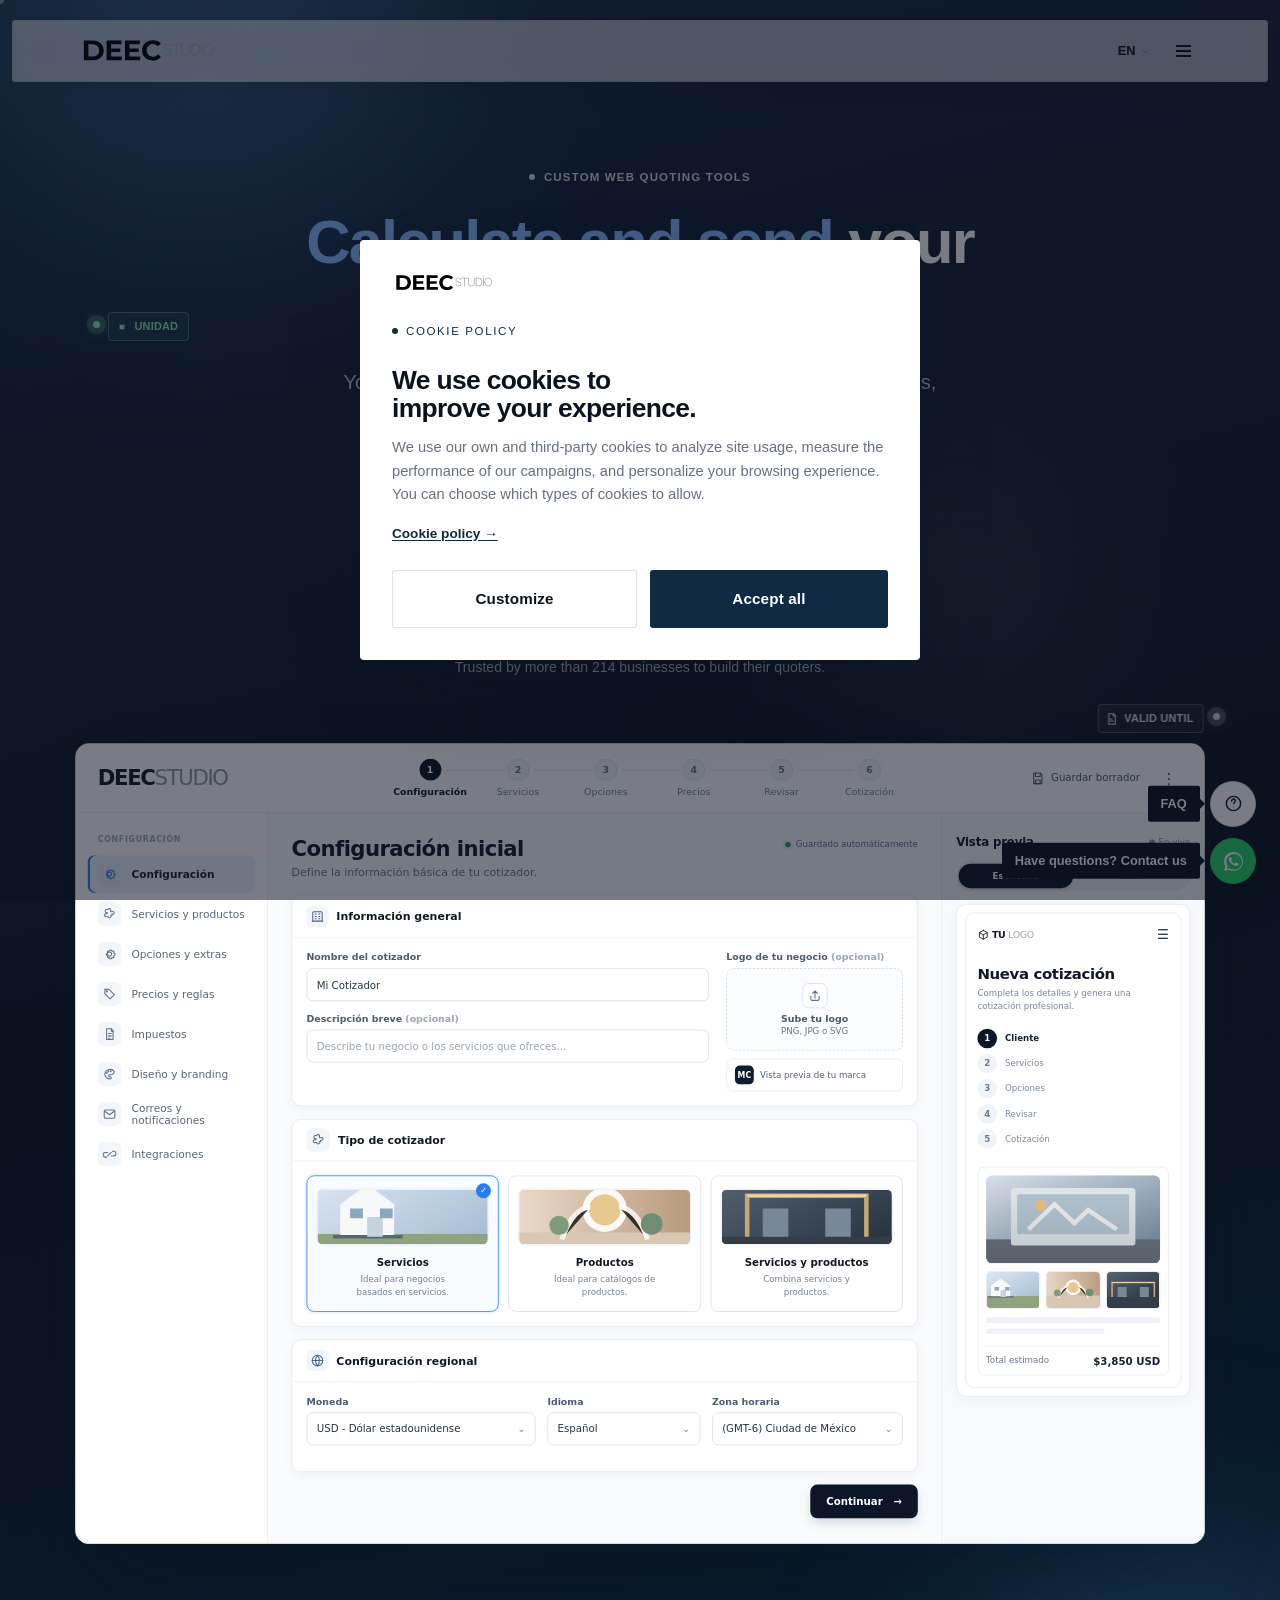
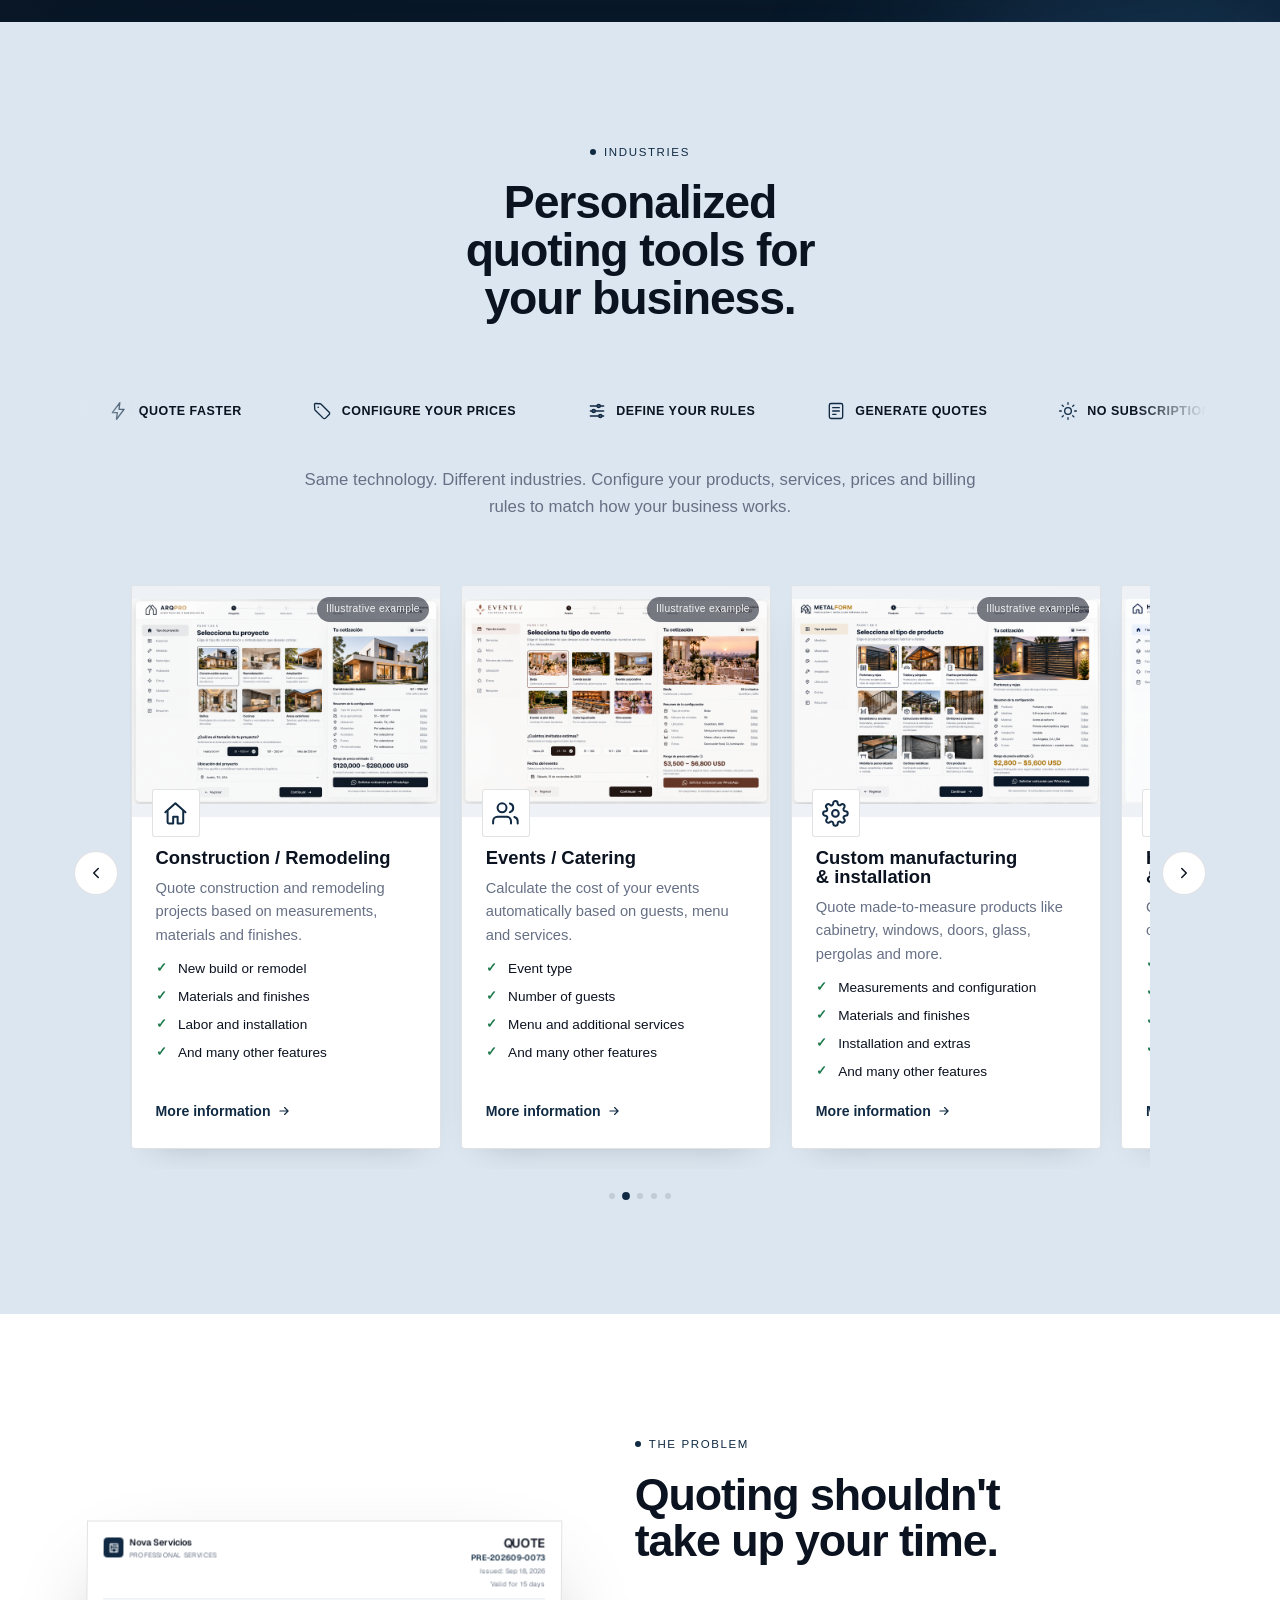
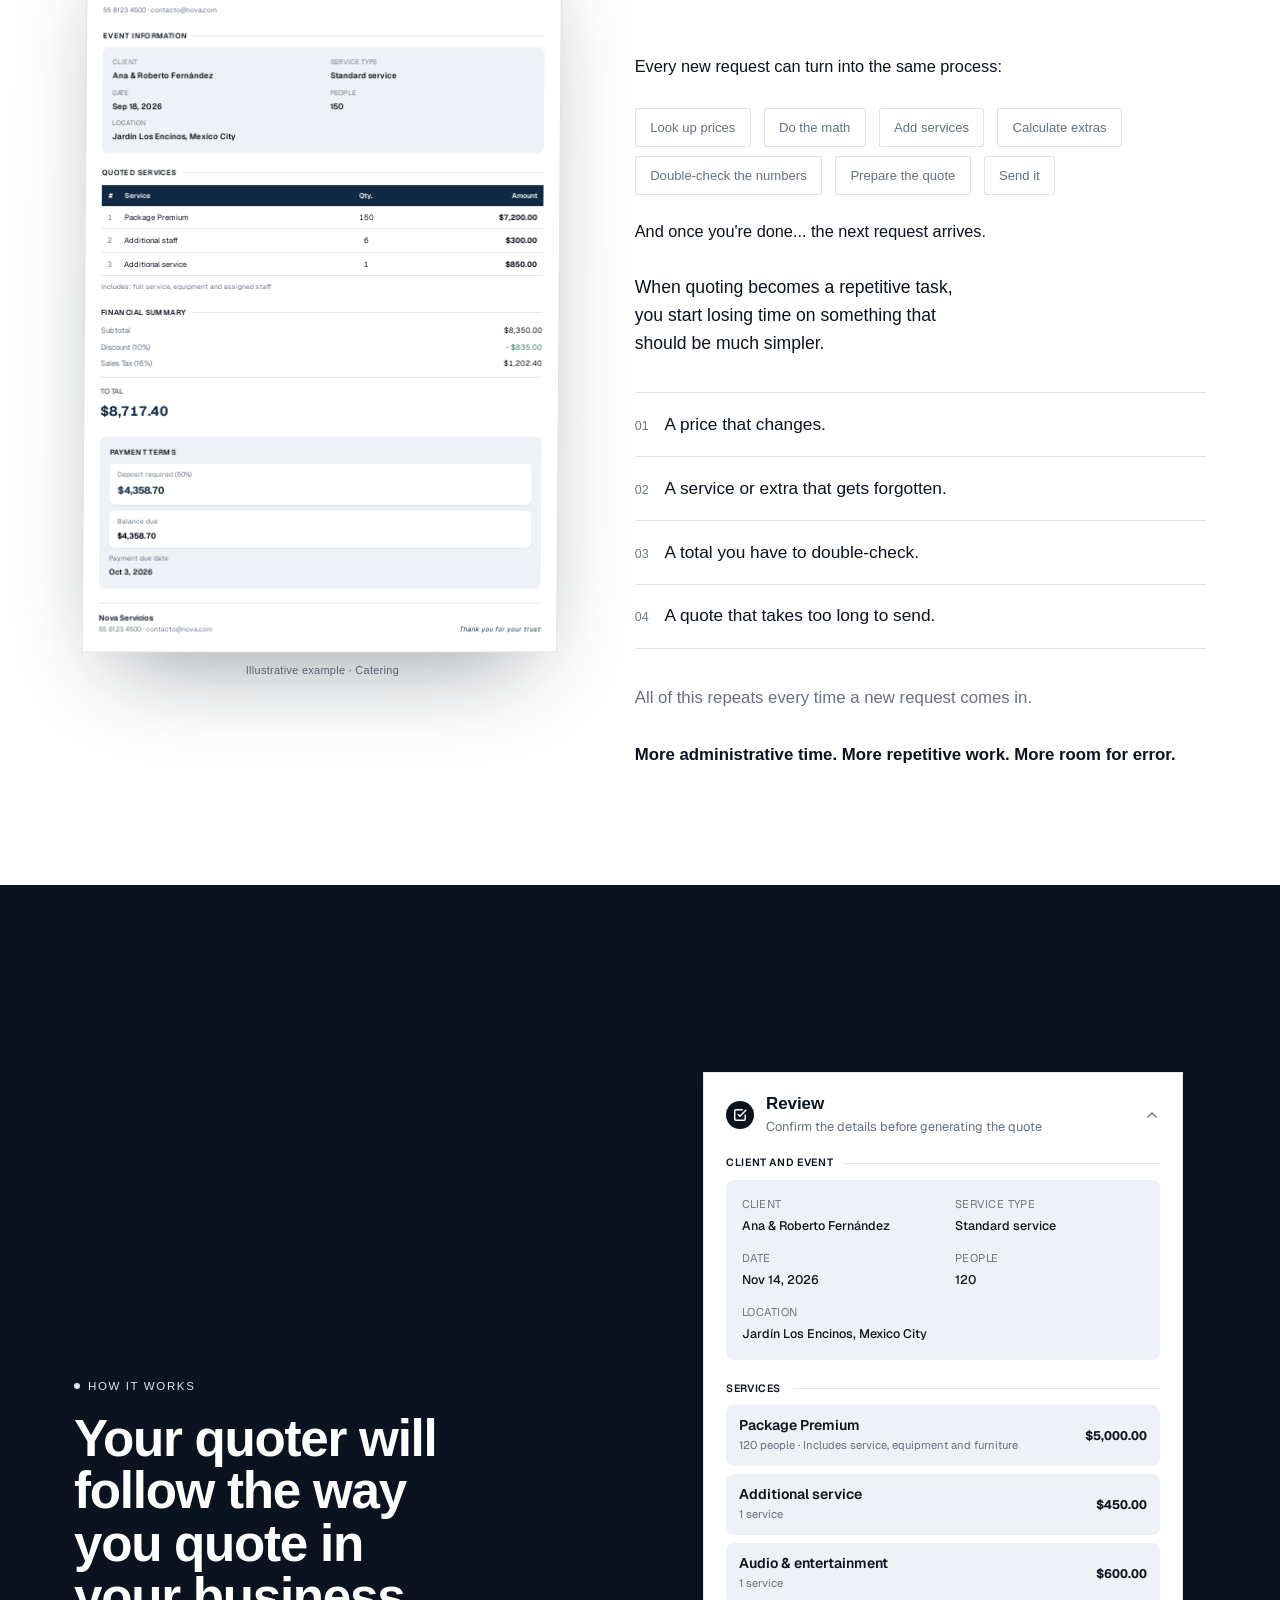
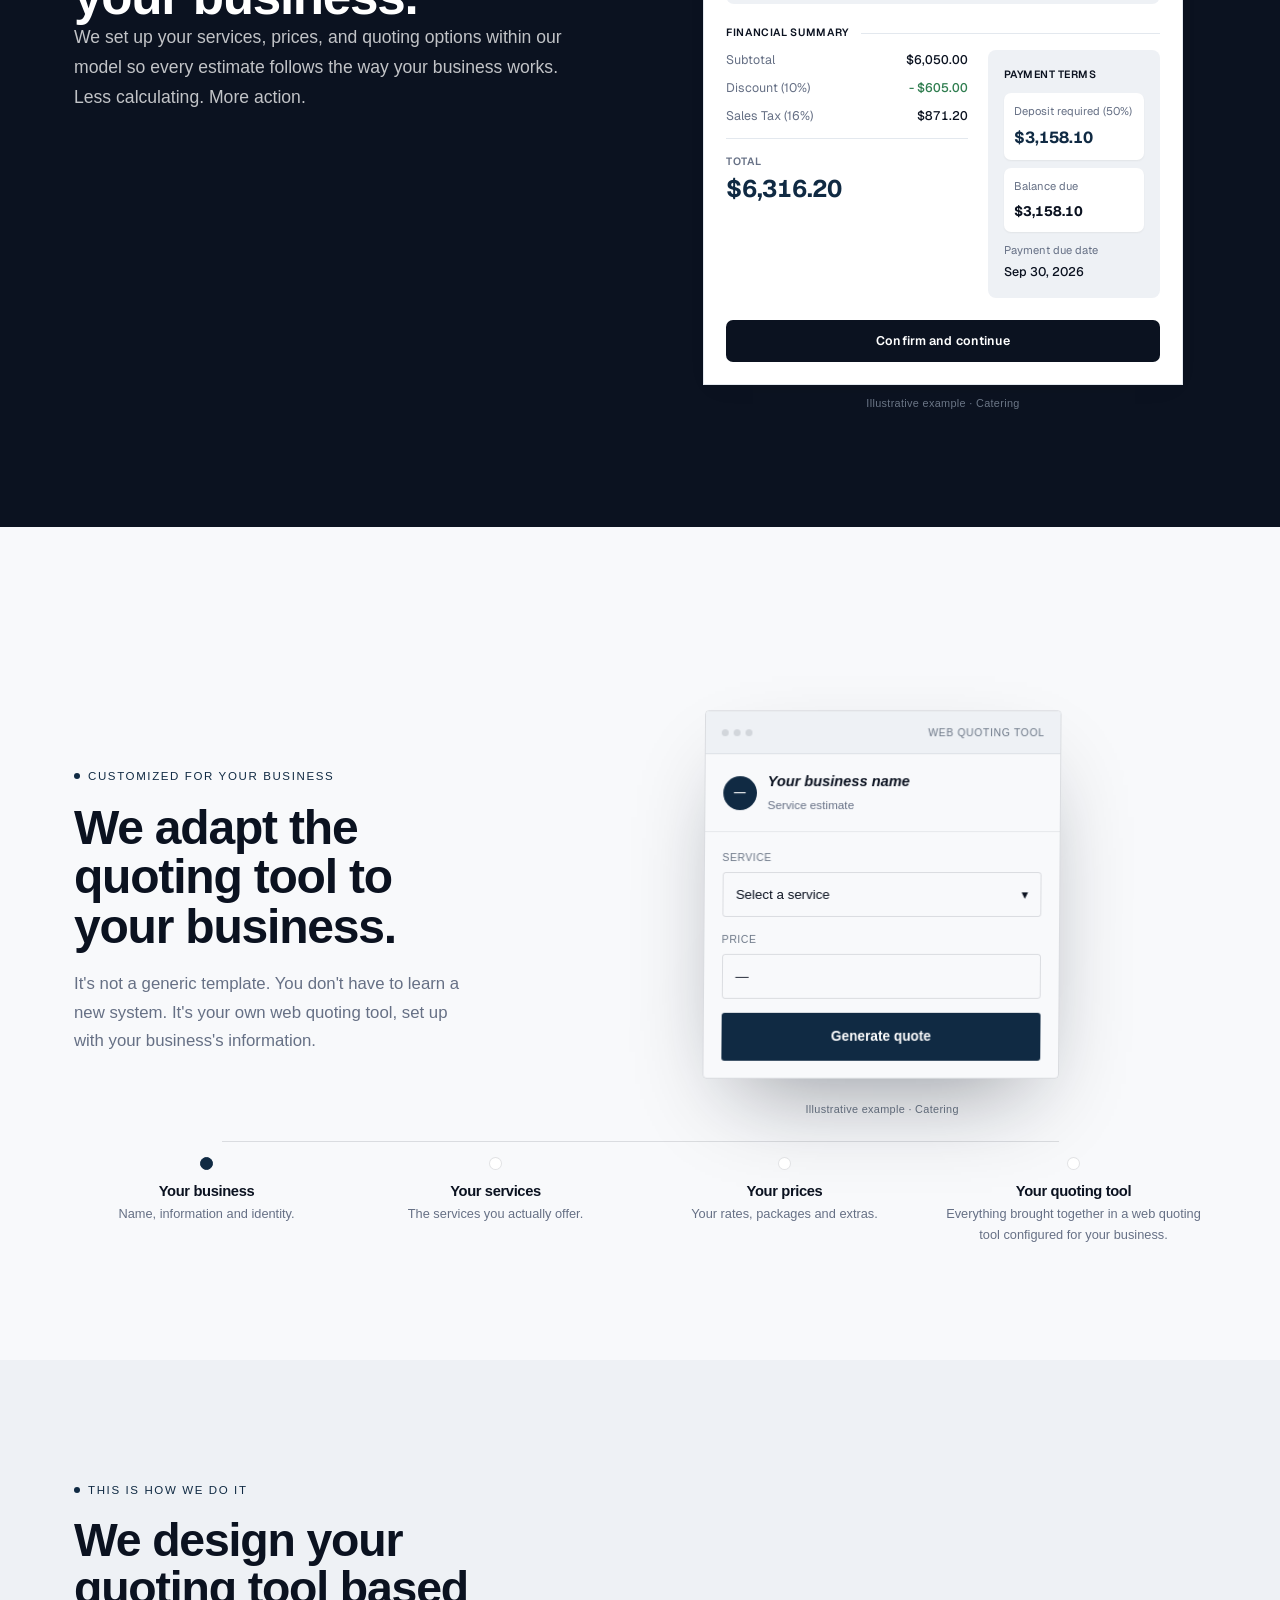
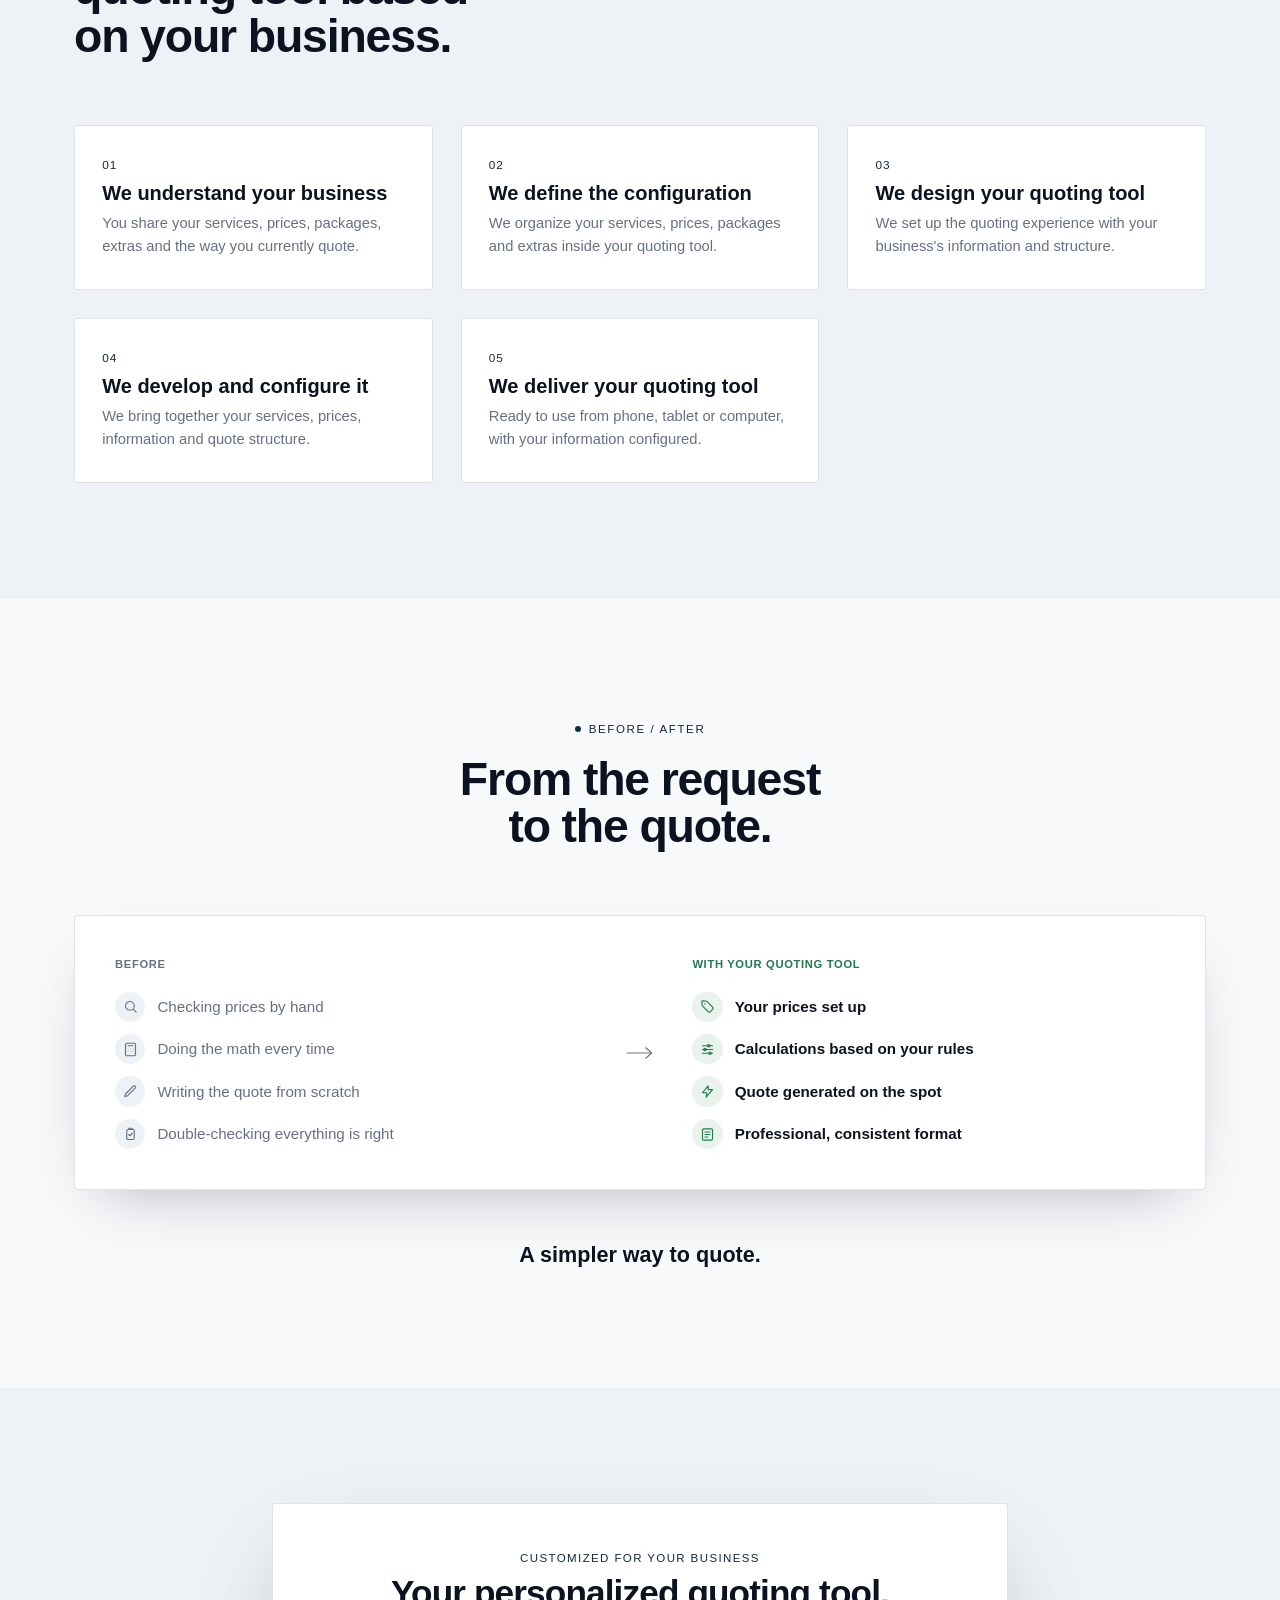
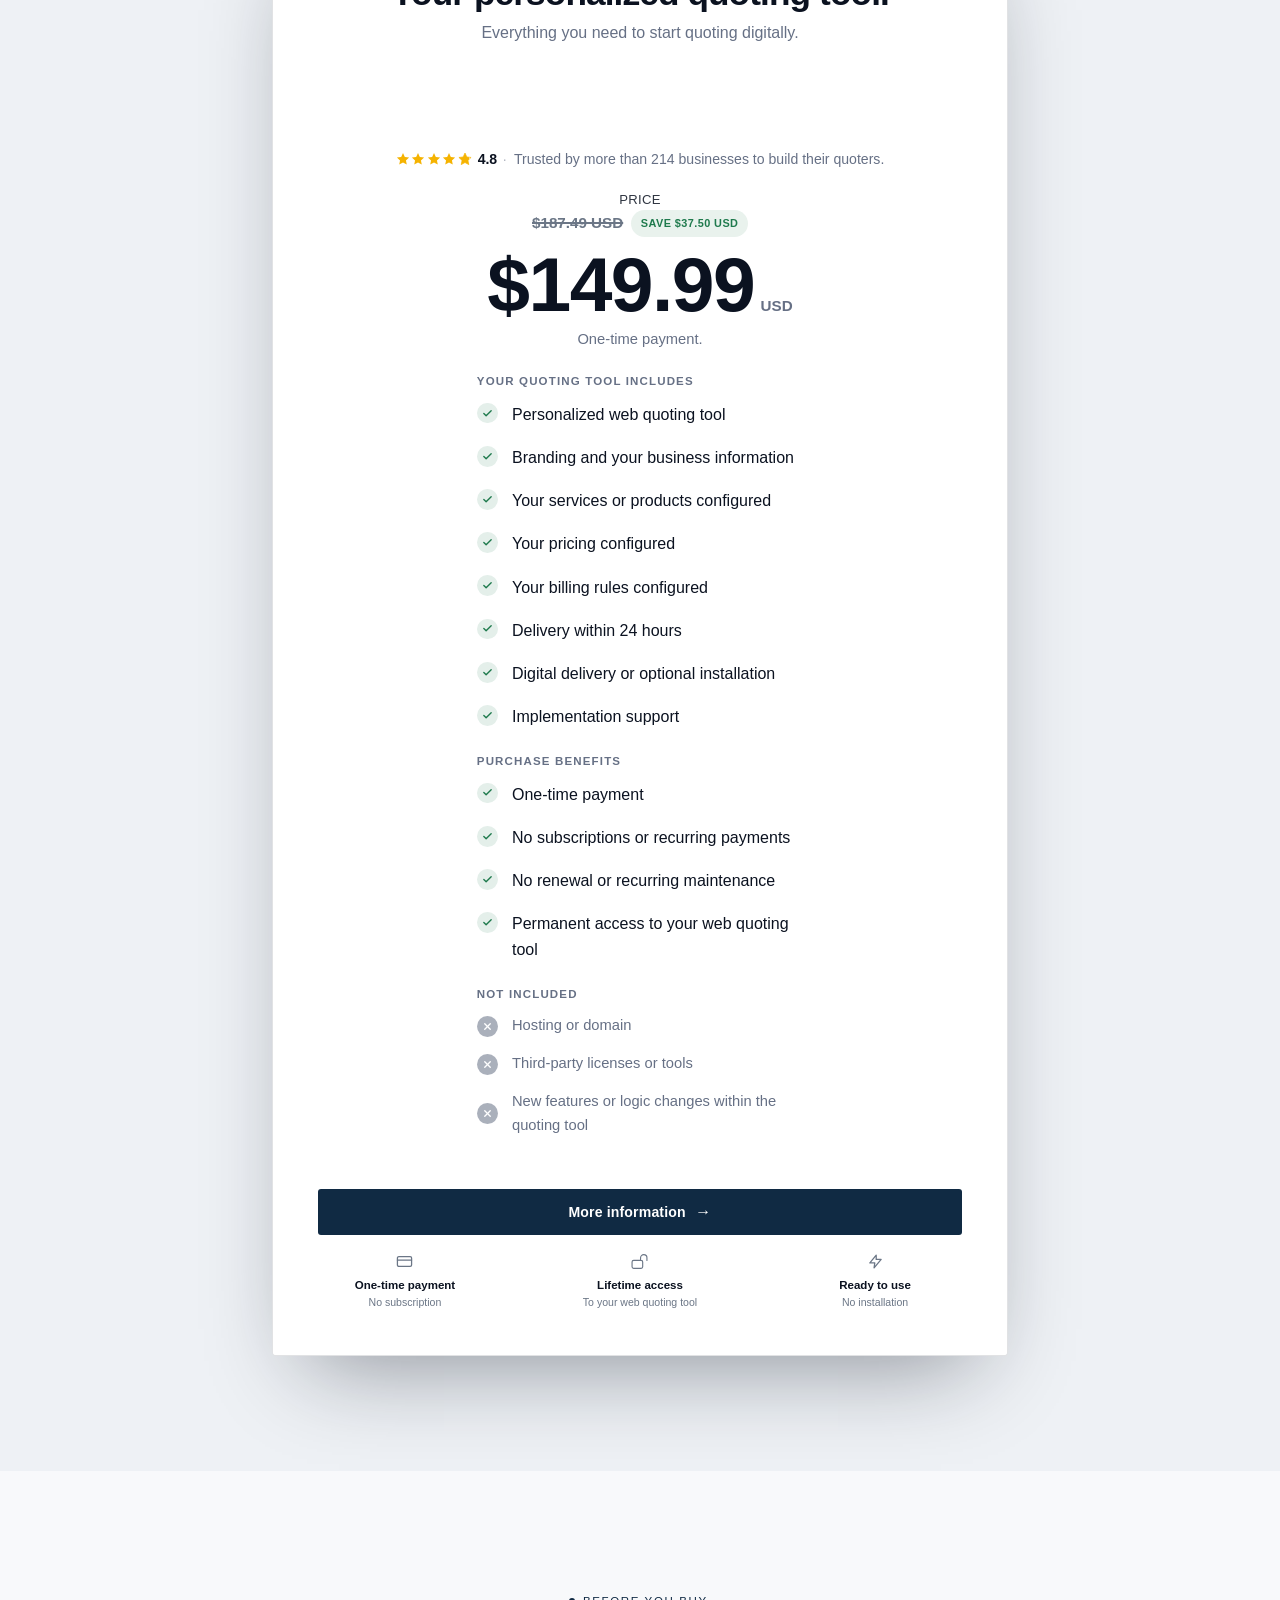
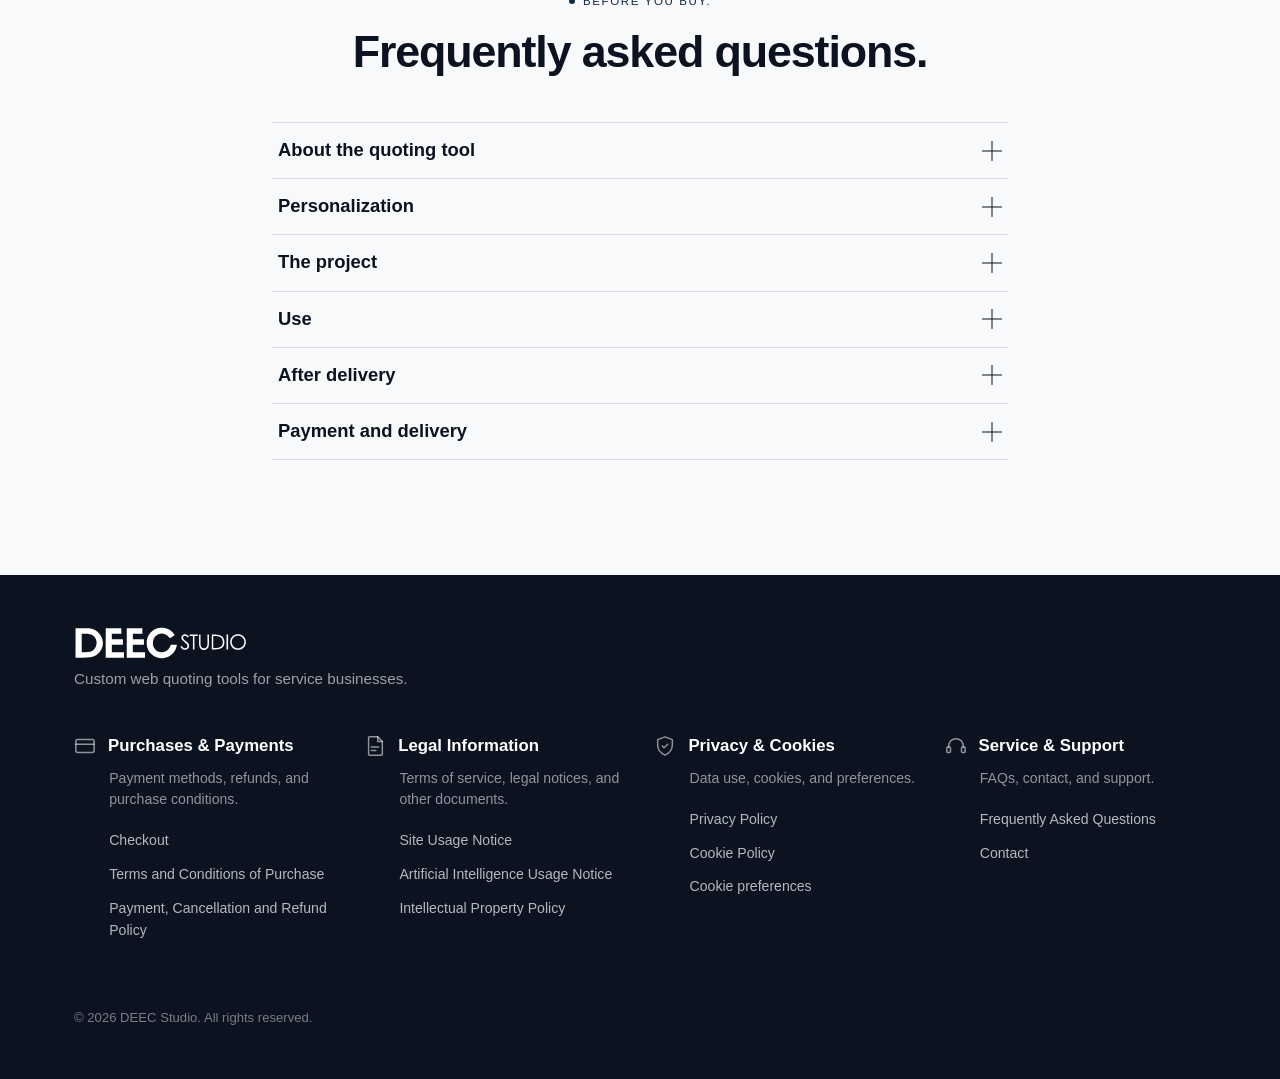
==== commit d7b5aad8: "Add files via upload" ====
--- a/Web Quoting Tools - DEEC Studio/index.html
+++ b/Web Quoting Tools - DEEC Studio/index.html
@@ -14,7 +14,7 @@
      hit this specific request. See also the css/js Cache-Control in
      _headers/.htaccess (stale-while-revalidate/stale-if-error) for the
      other half of this fix. -->
-<link rel="stylesheet" href="styles.css?v=2026101223" />
+<link rel="stylesheet" href="styles.css?v=2026101225" />
 
 <!-- Whop tracking pixel + Meta Pixel: NOT loaded here anymore. Both are
      consent-gated — they only load if the visitor accepts the "Análisis
@@ -62,7 +62,7 @@
 <link rel="stylesheet" href="https://fonts.googleapis.com/css2?family=Geist:wght@400;500;600;700&display=swap">
 </noscript>
 
-<link rel="icon" type="image/svg+xml" href="assets/favicon.svg?v=2026101223">
+<link rel="icon" type="image/svg+xml" href="assets/favicon.svg?v=2026101225">
 </head>
 <body>
 <a class="skip-link" href="#main" data-i18n="a11y.skipLink">Saltar al contenido</a>
@@ -191,7 +191,7 @@
 
   <div class="container hero-mockup-container">
     <div class="cotizador-mockup-frame-wrap reveal">
-      <iframe class="cotizador-mockup-frame" src="assets/mockups/cotizador-mockup.html?v=2026101223" title="Vista previa del cotizador DEEC Studio" loading="lazy" data-cotizador-mockup-frame></iframe>
+      <iframe class="cotizador-mockup-frame" src="assets/mockups/cotizador-mockup.html?v=2026101225" title="Vista previa del cotizador DEEC Studio" loading="lazy" data-cotizador-mockup-frame></iframe>
     </div>
   </div>
 </section>
@@ -1244,8 +1244,8 @@
   </div>
 </div>
 
-<script defer src="lib/manifest.js?v=2026101223"></script>
-<script defer src="lib/i18n.js?v=2026101223"></script>
-<script defer src="main.js?v=2026101223"></script>
+<script defer src="lib/manifest.js?v=2026101225"></script>
+<script defer src="lib/i18n.js?v=2026101225"></script>
+<script defer src="main.js?v=2026101225"></script>
 </body>
 </html>
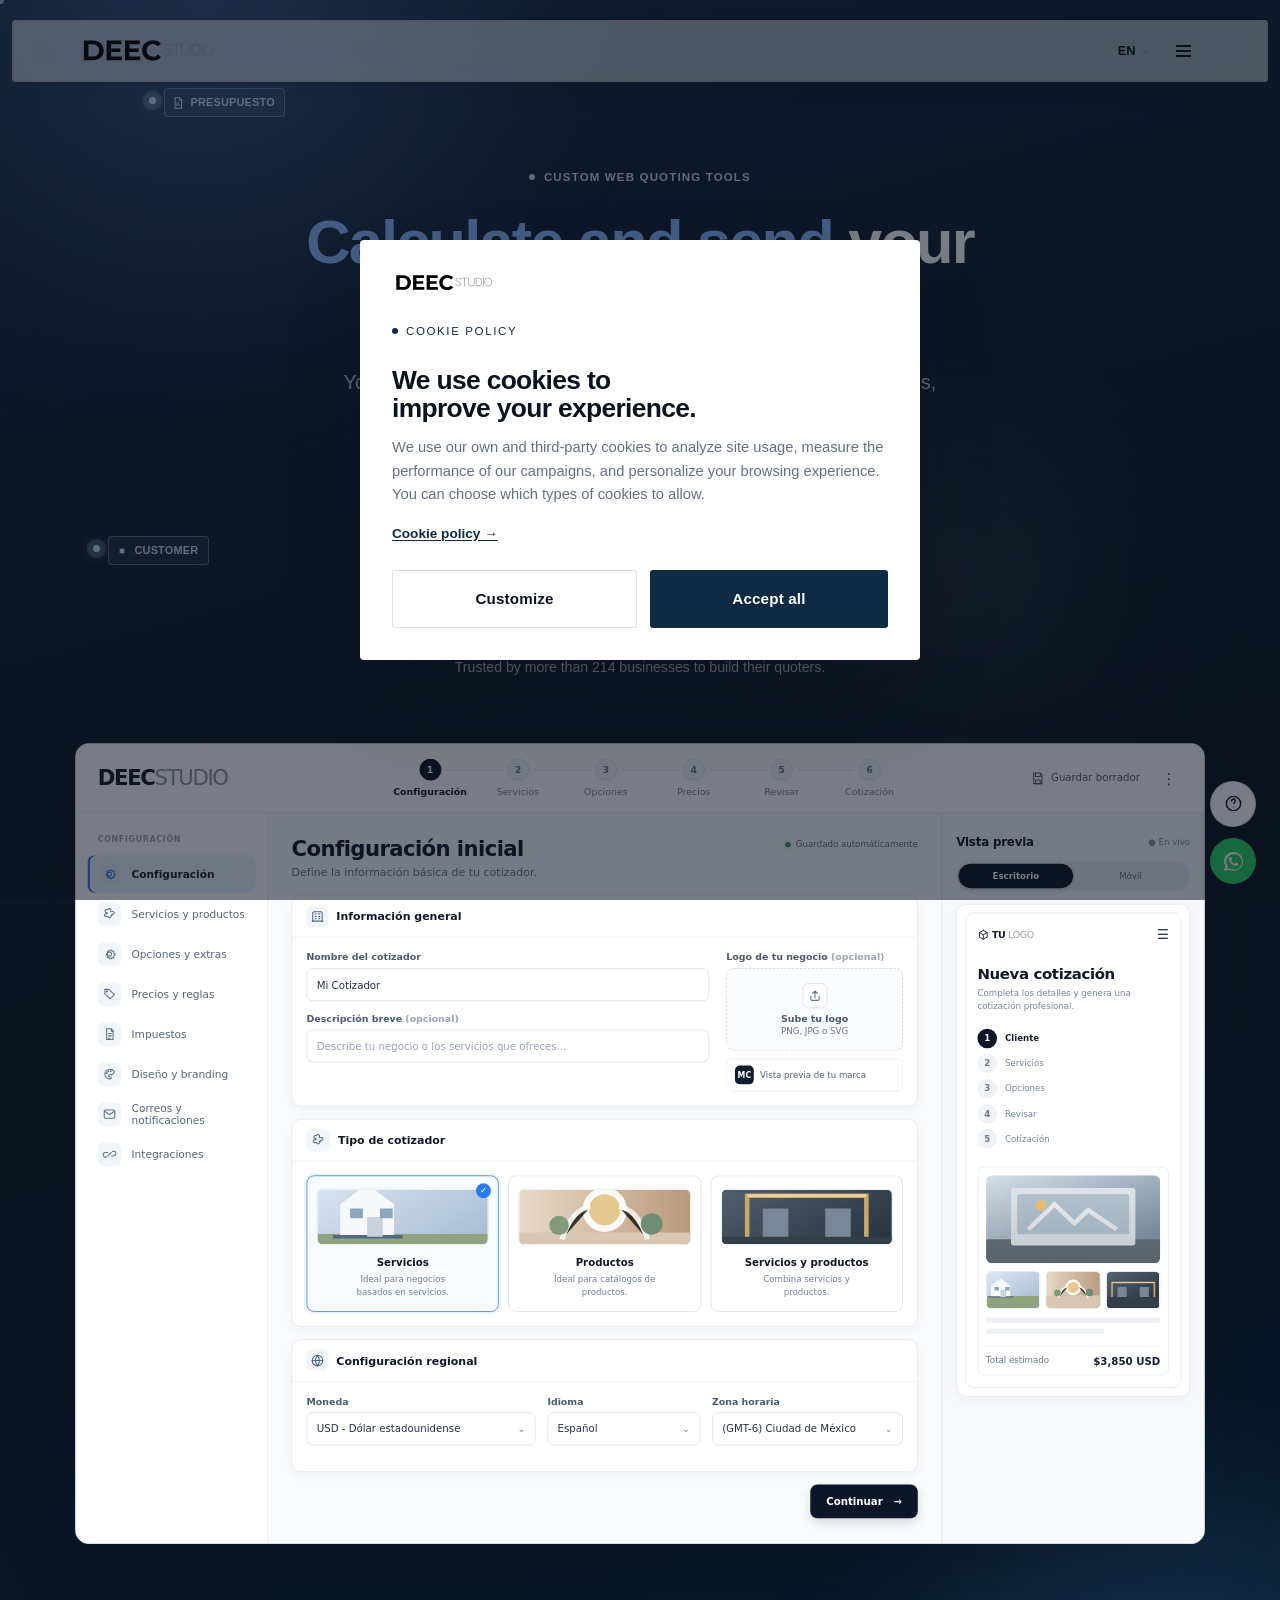
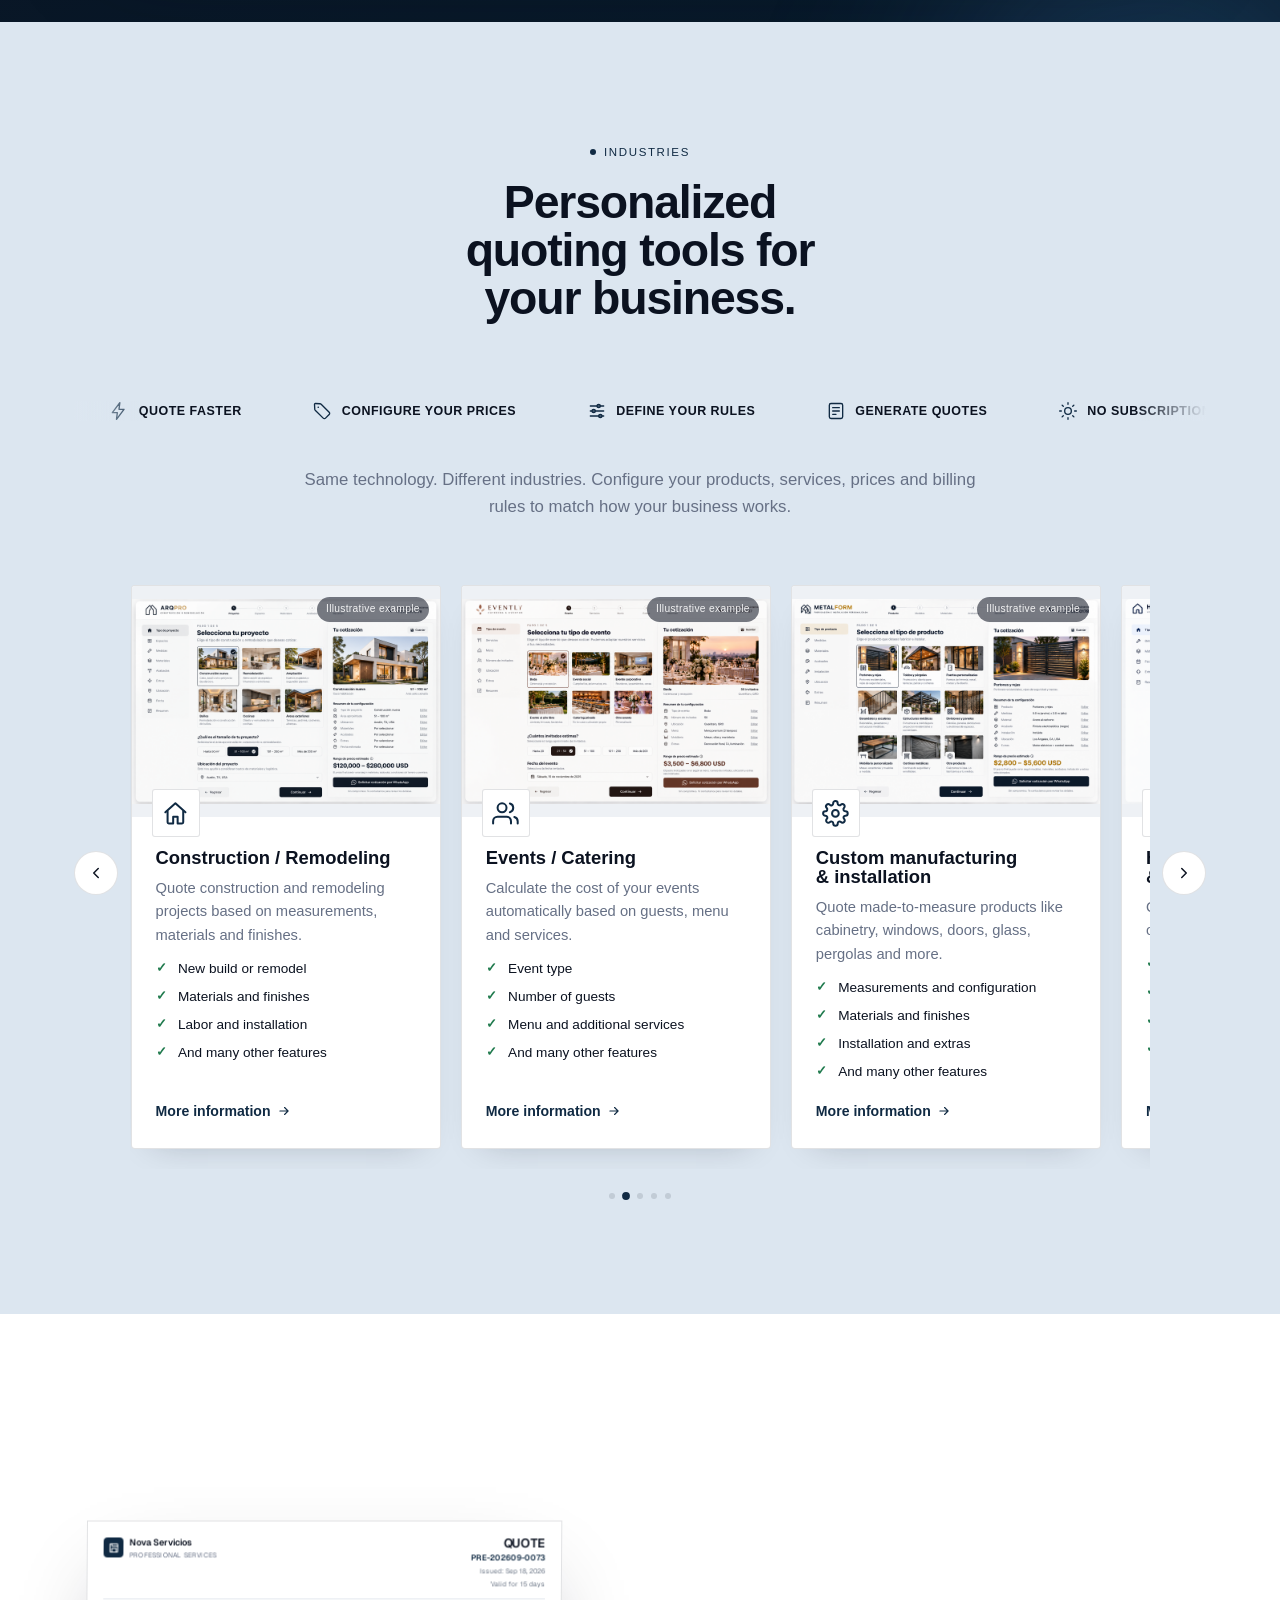
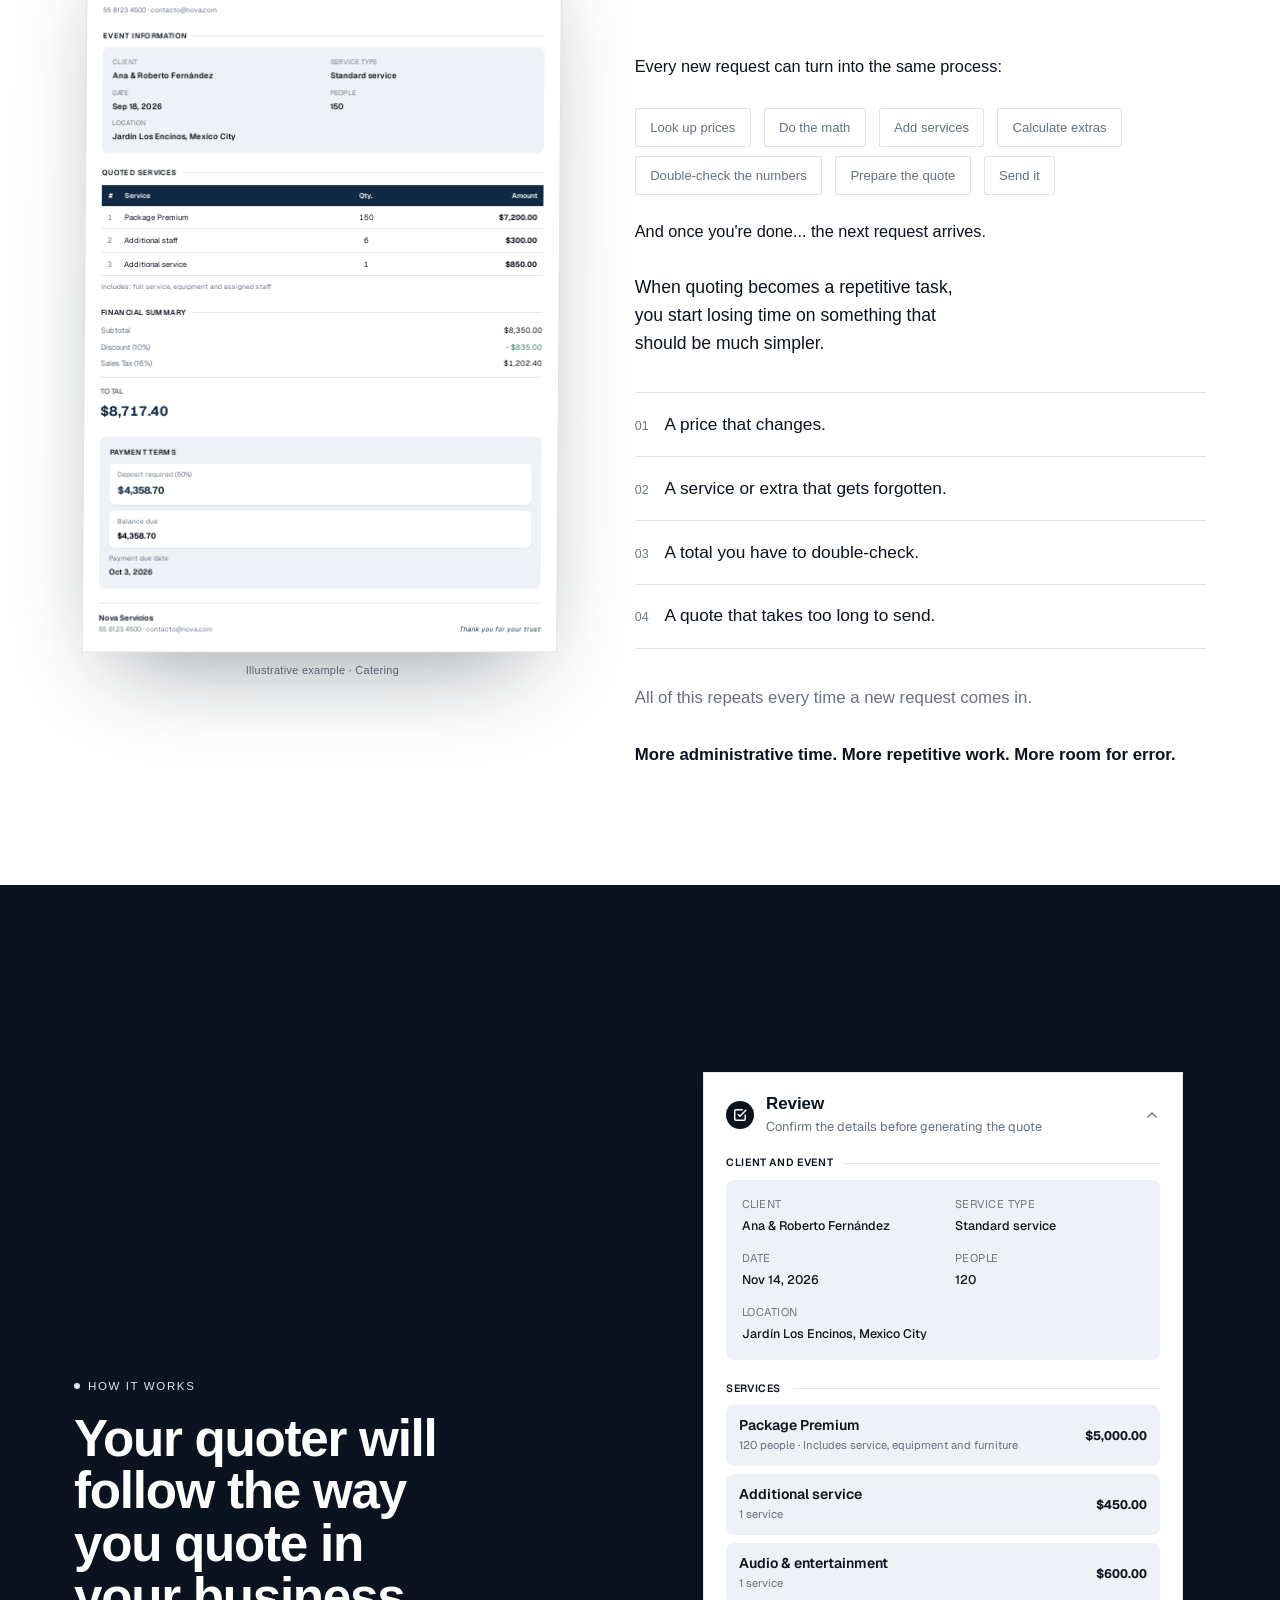
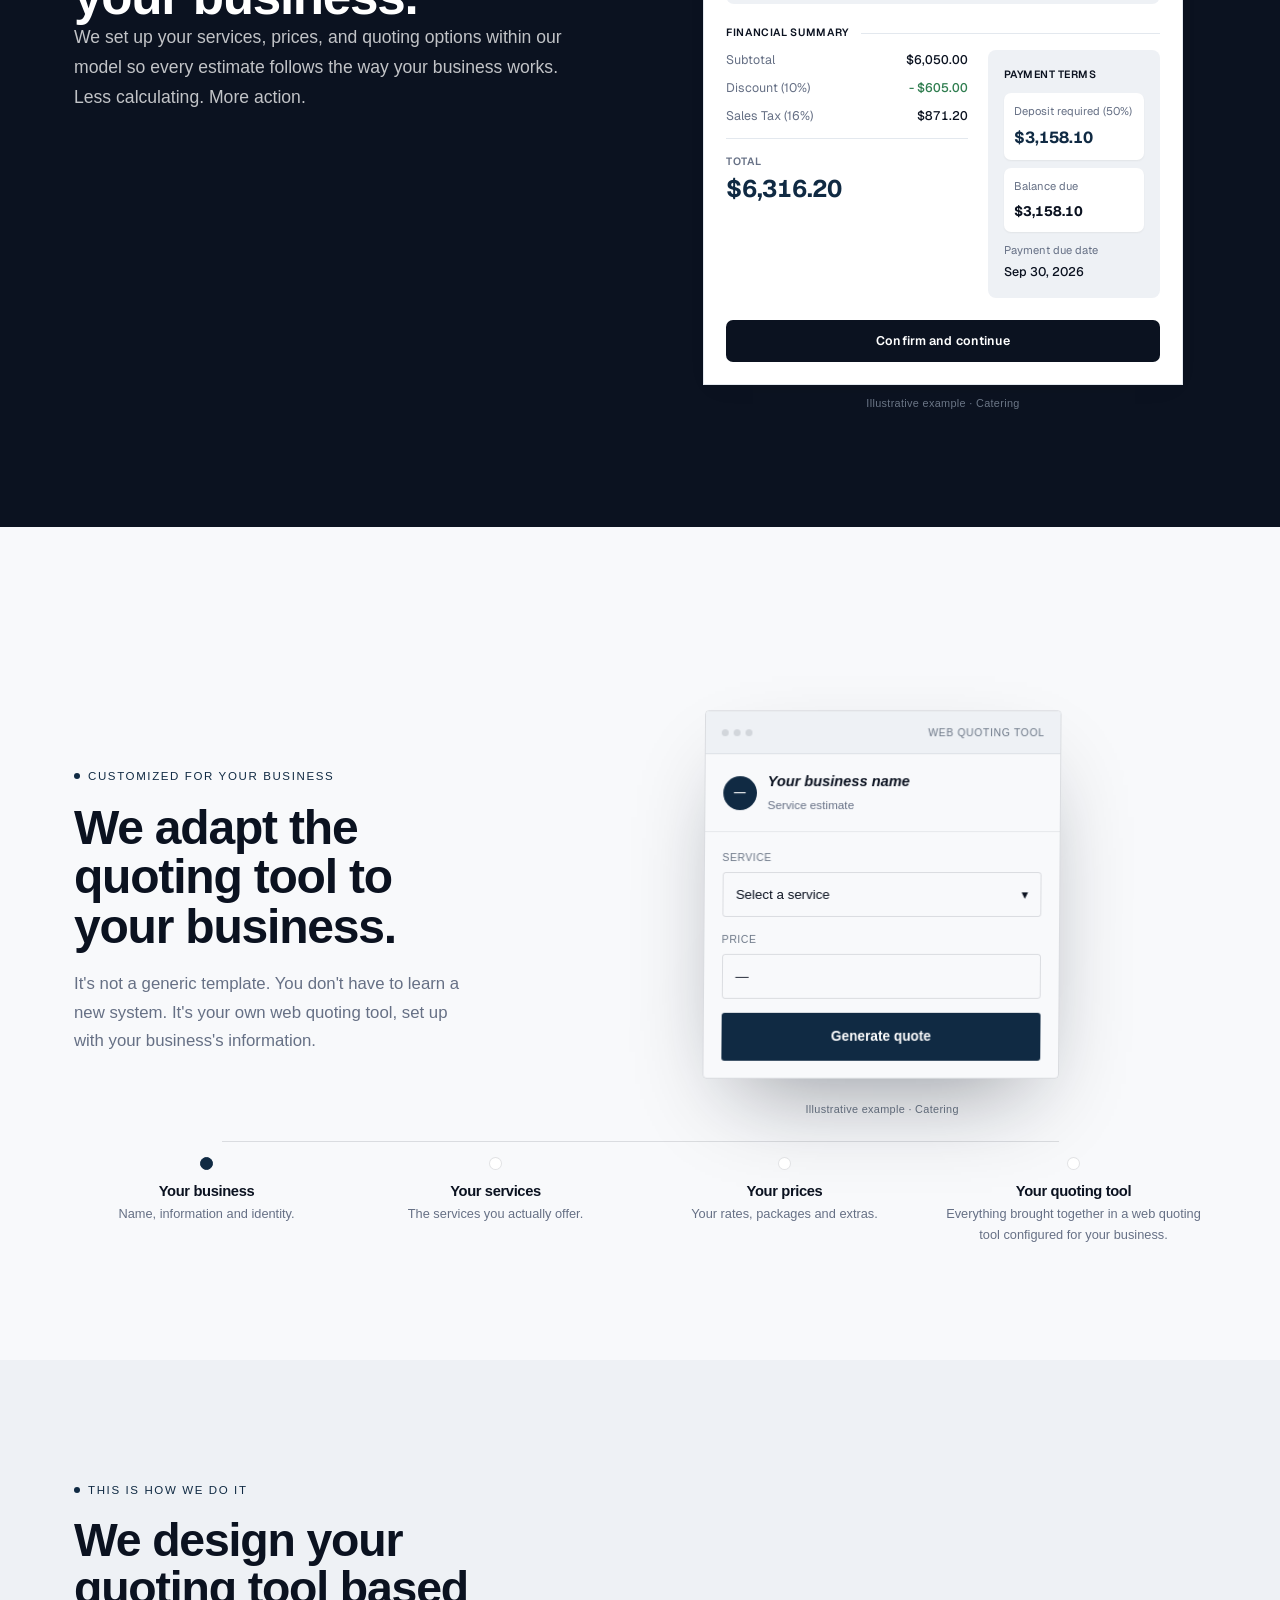
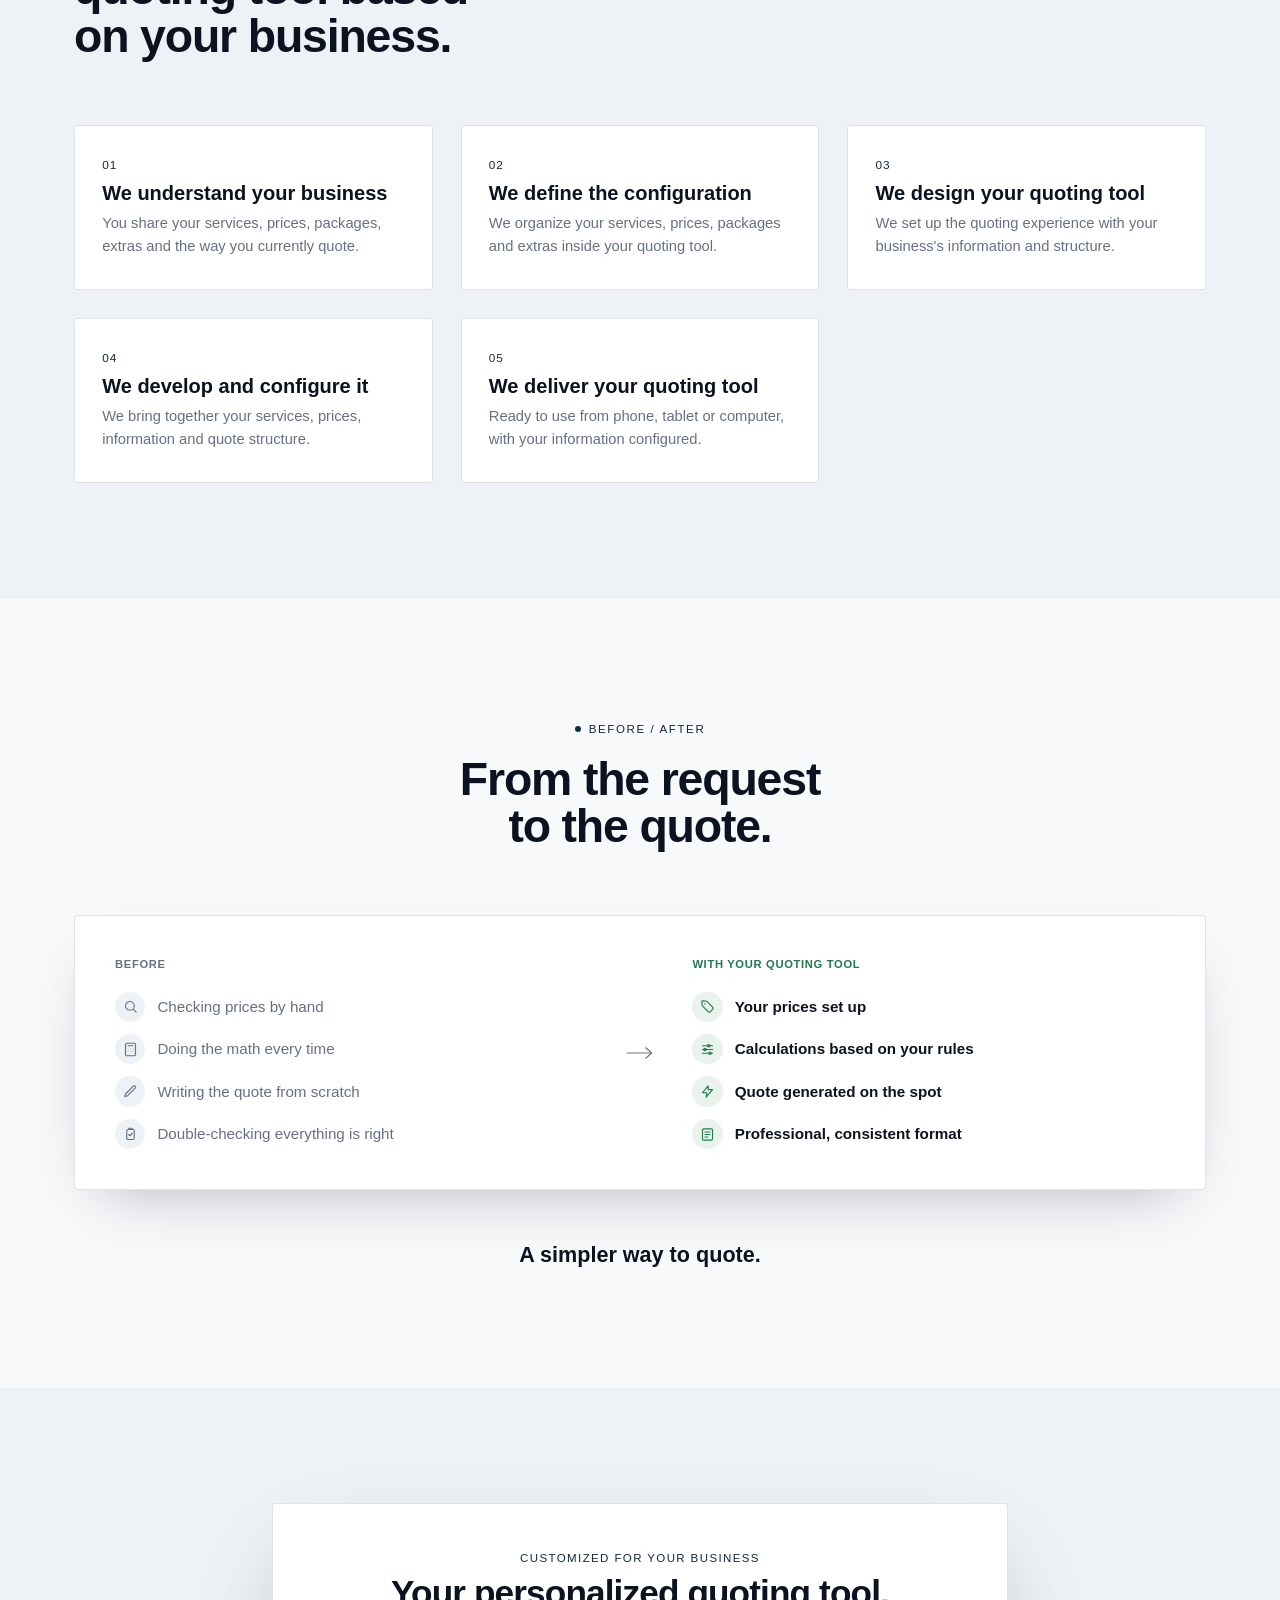
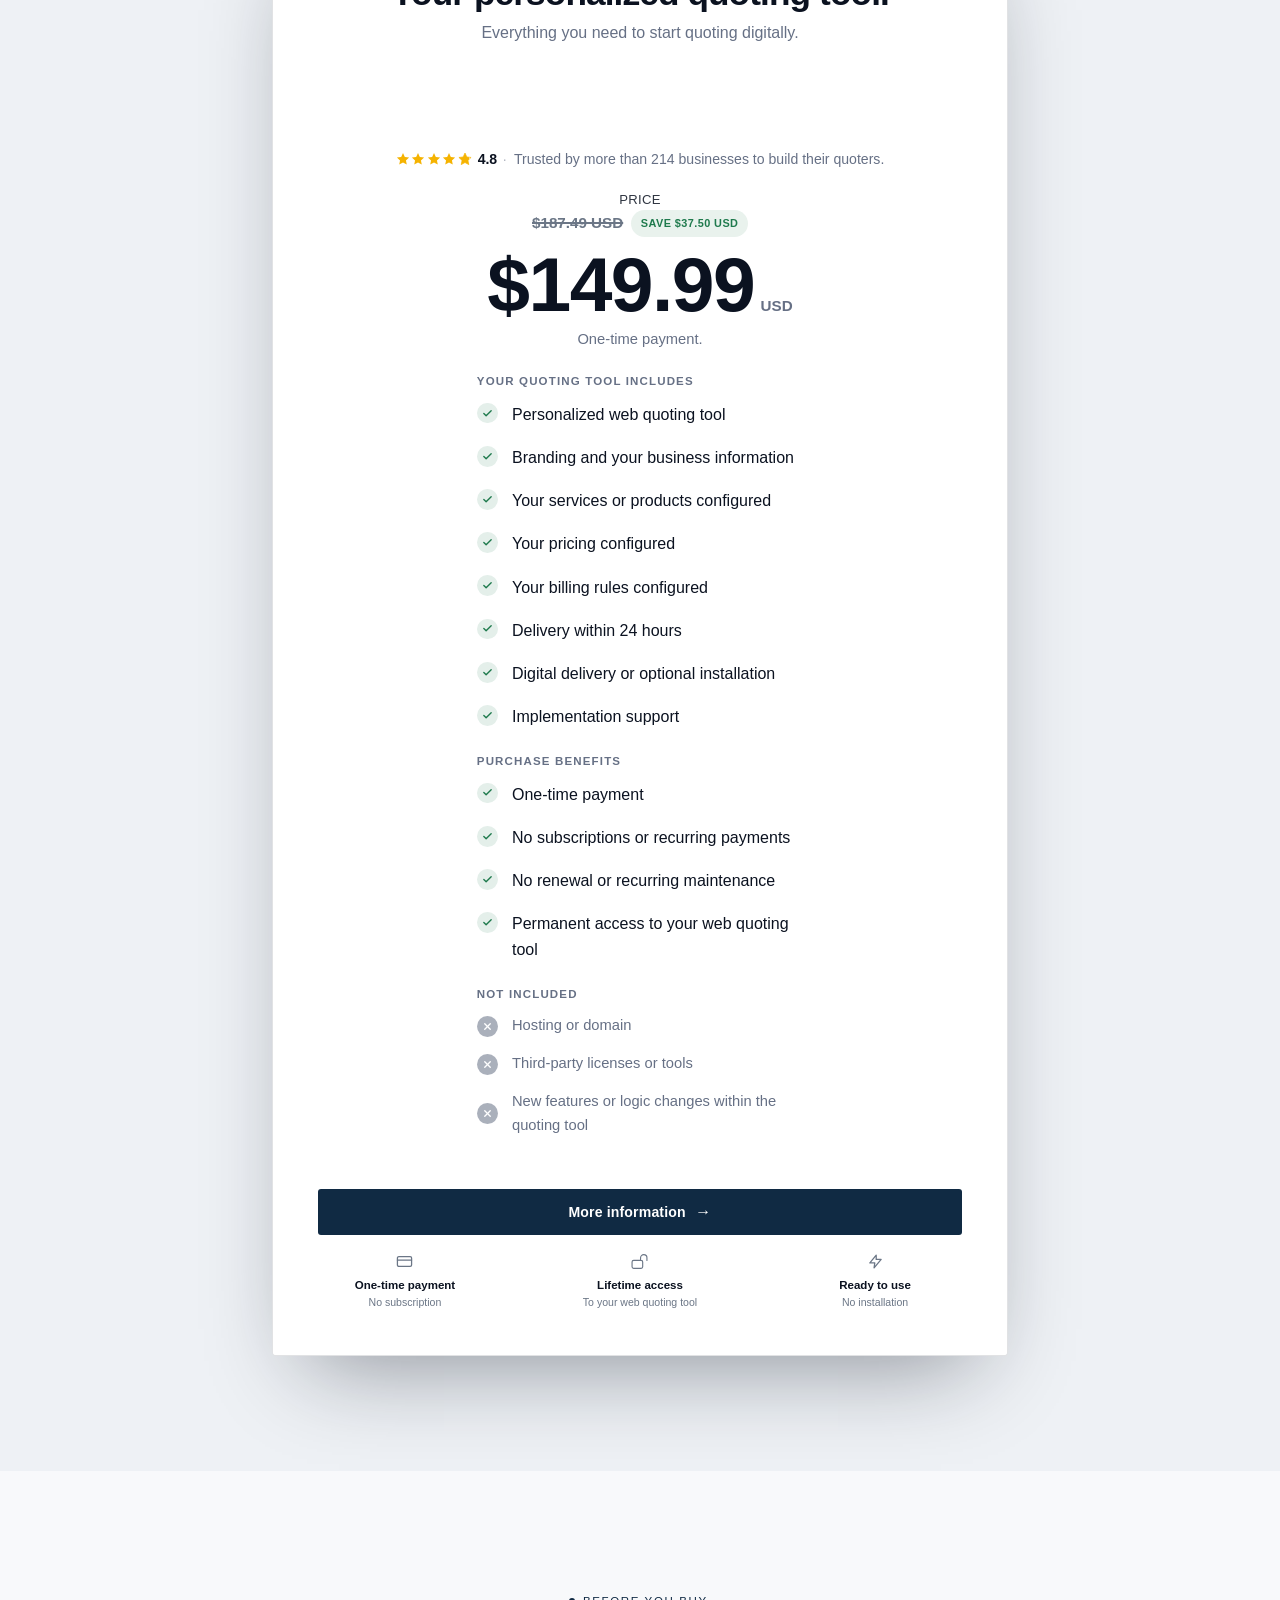
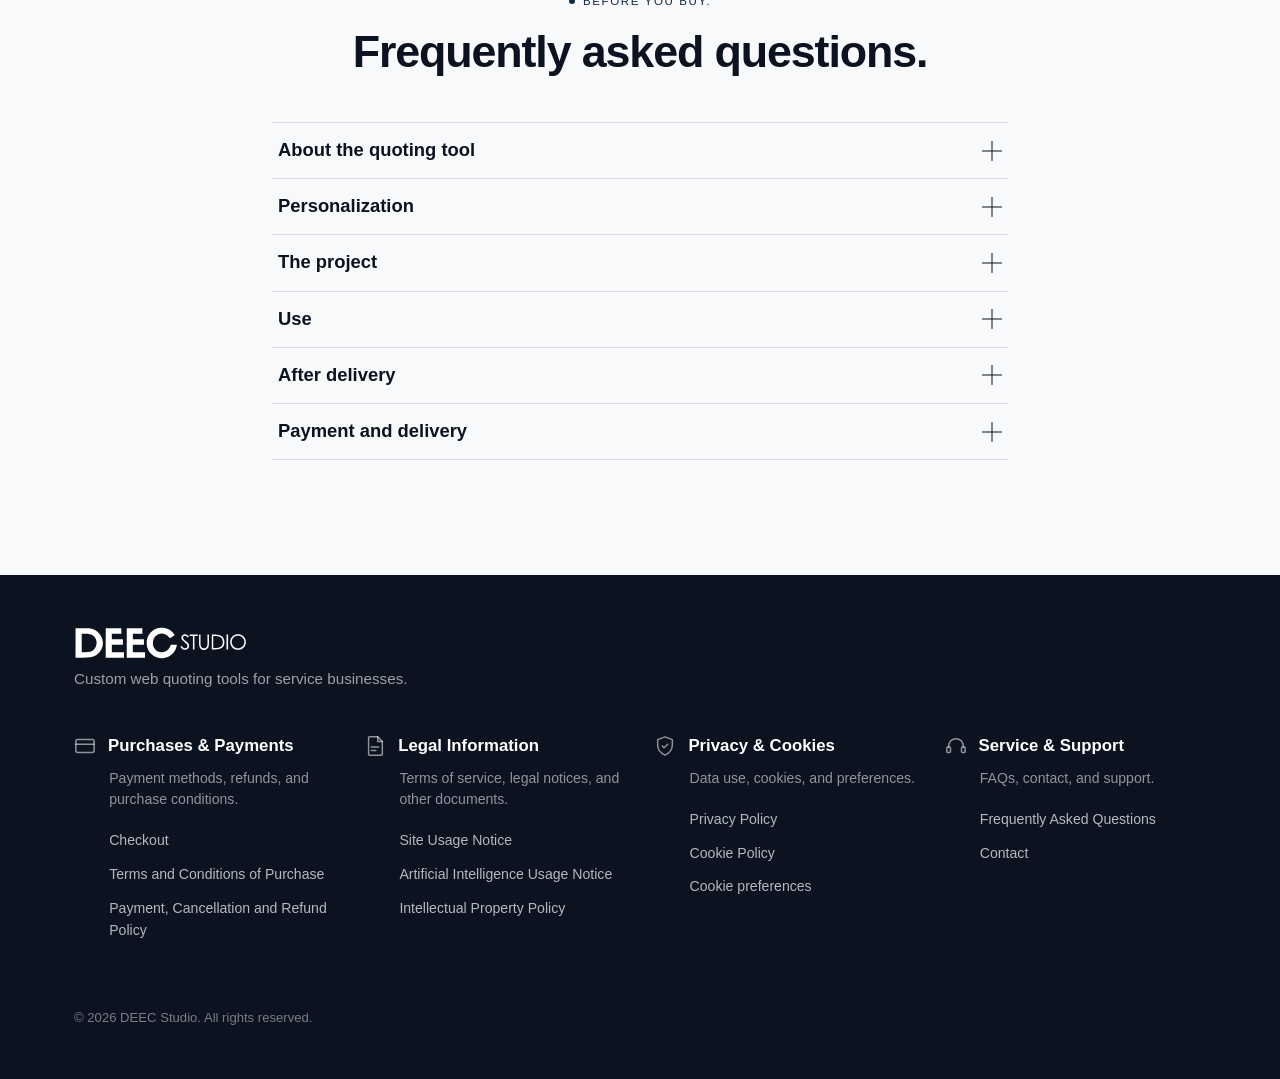
==== commit edac4731: "Add files via upload" ====
--- a/Web Quoting Tools - DEEC Studio/index.html
+++ b/Web Quoting Tools - DEEC Studio/index.html
@@ -14,7 +14,7 @@
      hit this specific request. See also the css/js Cache-Control in
      _headers/.htaccess (stale-while-revalidate/stale-if-error) for the
      other half of this fix. -->
-<link rel="stylesheet" href="styles.css?v=2026101225" />
+<link rel="stylesheet" href="styles.css?v=2026101226" />
 
 <!-- Whop tracking pixel + Meta Pixel: NOT loaded here anymore. Both are
      consent-gated — they only load if the visitor accepts the "Análisis
@@ -62,7 +62,7 @@
 <link rel="stylesheet" href="https://fonts.googleapis.com/css2?family=Geist:wght@400;500;600;700&display=swap">
 </noscript>
 
-<link rel="icon" type="image/svg+xml" href="assets/favicon.svg?v=2026101225">
+<link rel="icon" type="image/svg+xml" href="assets/favicon.svg?v=2026101226">
 </head>
 <body>
 <a class="skip-link" href="#main" data-i18n="a11y.skipLink">Saltar al contenido</a>
@@ -154,8 +154,8 @@
   <div class="container hero-inner">
     <div class="hero-copy">
     <p class="hero-kicker" data-i18n="hero.kicker">Cotizadores web personalizados</p>
-    <h1 class="hero-title" data-i18n="hero.title">Tu cotizador.<br>Tus precios. <em>Tu forma.</em></h1>
-    <p class="hero-sub" data-i18n="hero.sub">Haz cotizaciones y presupuestos más rápido con un cotizador configurado con tus servicios, precios, opciones y reglas de cobro.</p>
+    <h1 class="hero-title" data-i18n="hero.title"><span class="hero-title-accent">Calcula y envía</span> tus <br class="hero-title-break">cotizaciones en minutos.</h1>
+    <p class="hero-sub" data-i18n="hero.sub">Tu sistema web personalizado con tus servicios, productos, precios, opciones, reglas de cálculo e identidad visual.</p>
     </div>
 
     <div class="hero-cta">
@@ -191,7 +191,7 @@
 
   <div class="container hero-mockup-container">
     <div class="cotizador-mockup-frame-wrap reveal">
-      <iframe class="cotizador-mockup-frame" src="assets/mockups/cotizador-mockup.html?v=2026101225" title="Vista previa del cotizador DEEC Studio" loading="lazy" data-cotizador-mockup-frame></iframe>
+      <iframe class="cotizador-mockup-frame" src="assets/mockups/cotizador-mockup.html?v=2026101226" title="Vista previa del cotizador DEEC Studio" loading="lazy" data-cotizador-mockup-frame></iframe>
     </div>
   </div>
 </section>
@@ -1244,8 +1244,8 @@
   </div>
 </div>
 
-<script defer src="lib/manifest.js?v=2026101225"></script>
-<script defer src="lib/i18n.js?v=2026101225"></script>
-<script defer src="main.js?v=2026101225"></script>
+<script defer src="lib/manifest.js?v=2026101226"></script>
+<script defer src="lib/i18n.js?v=2026101226"></script>
+<script defer src="main.js?v=2026101226"></script>
 </body>
 </html>
